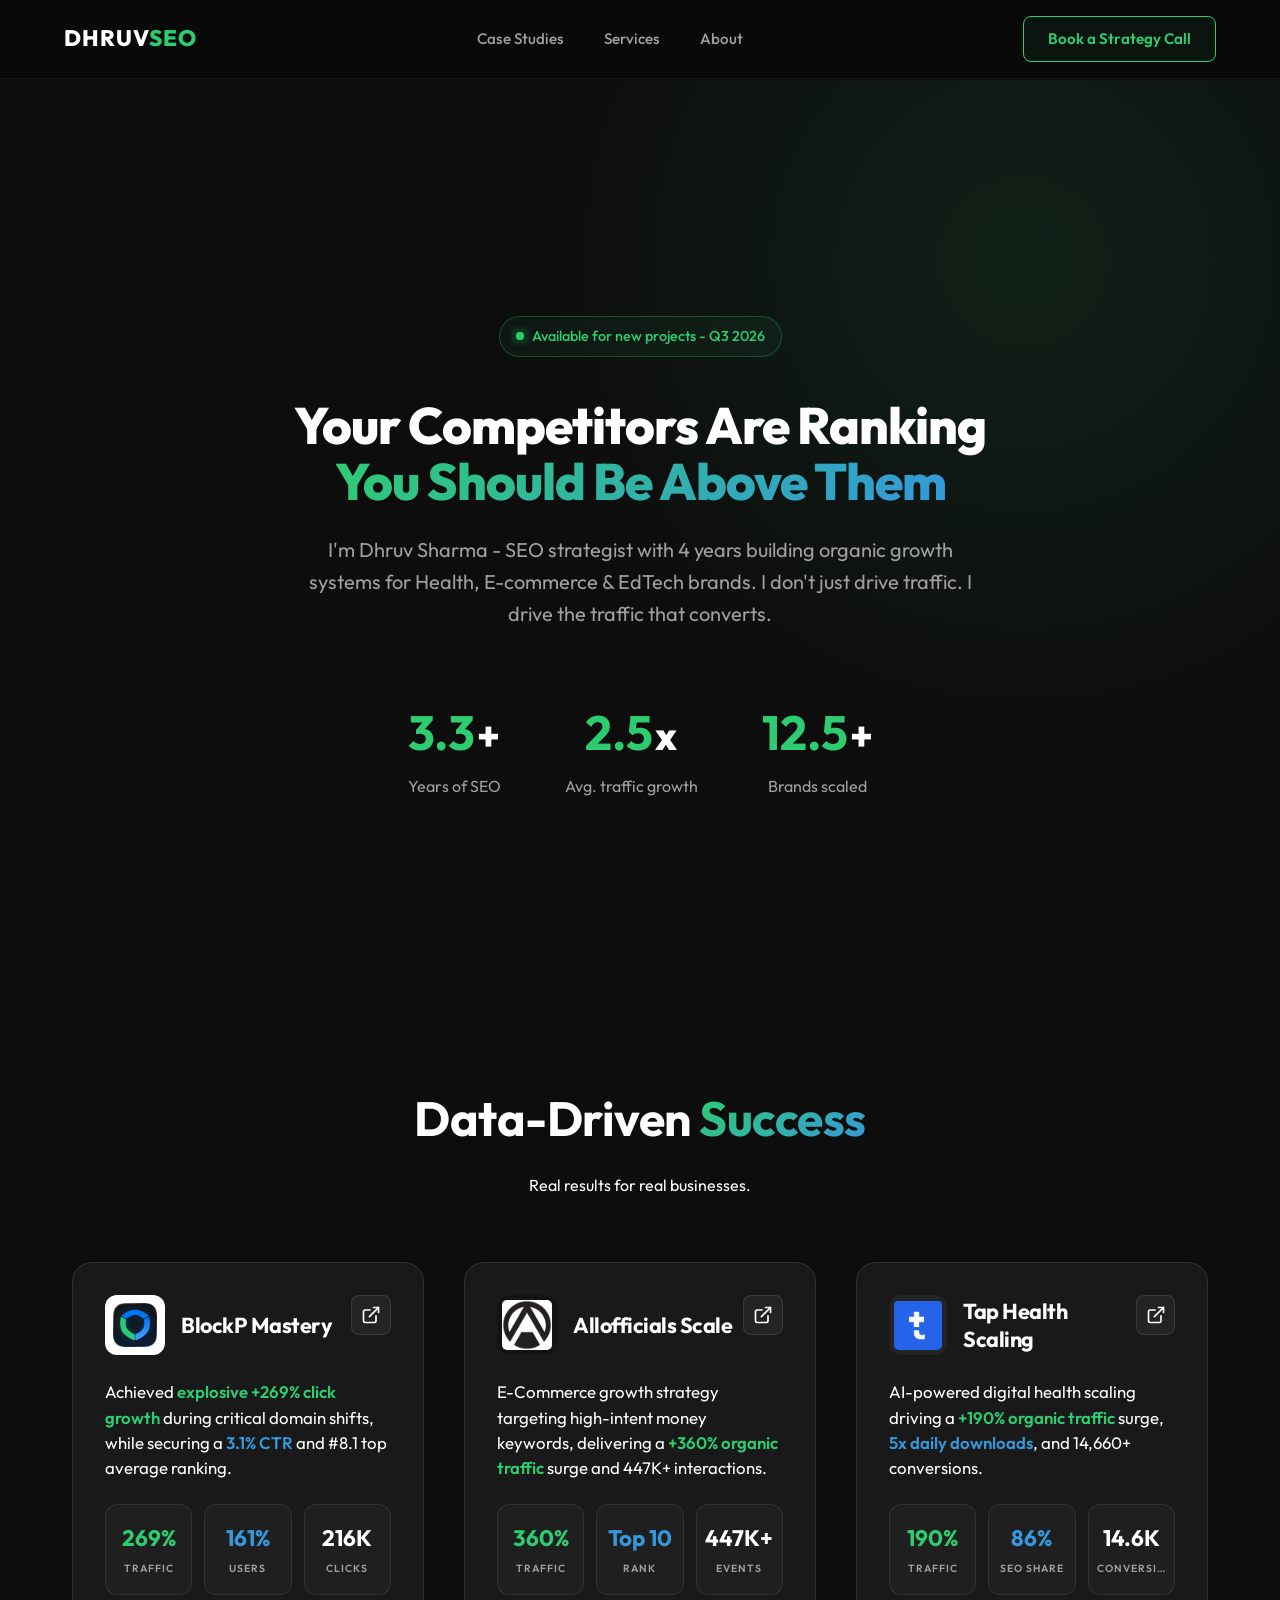
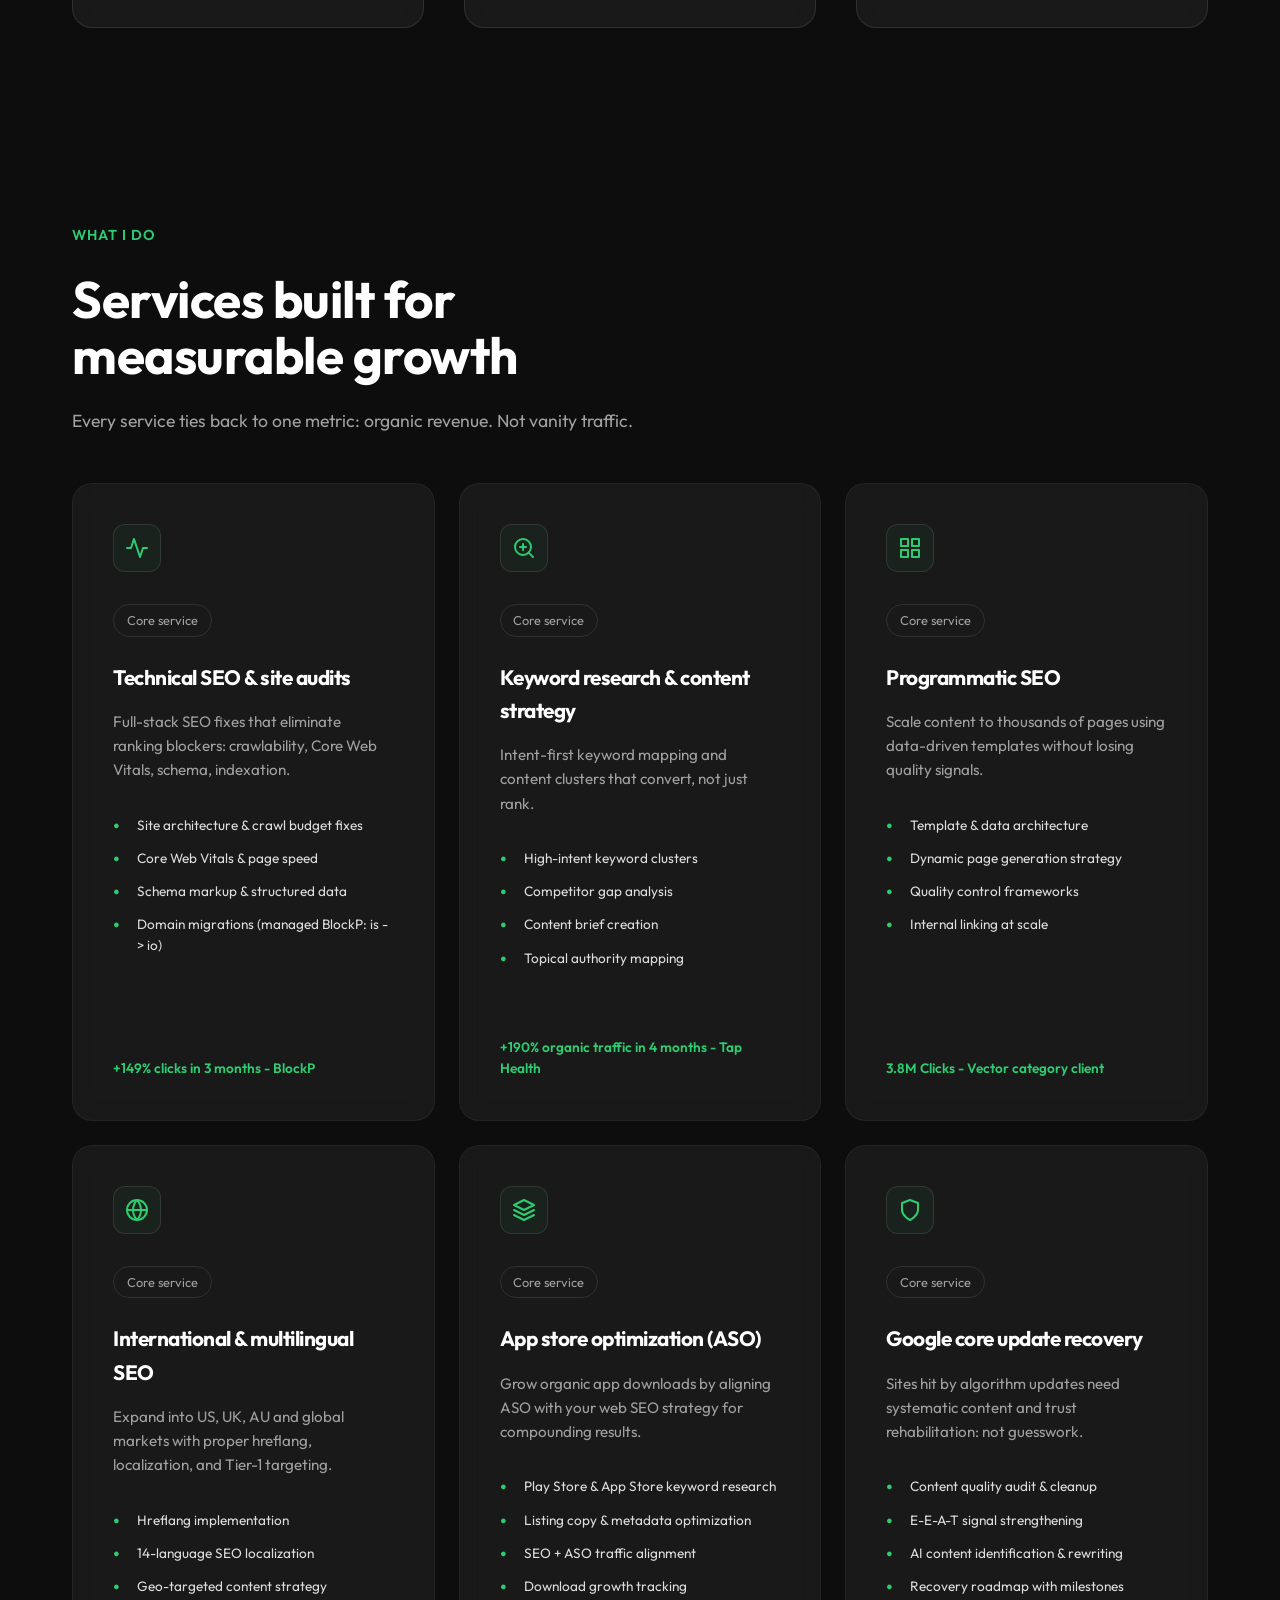
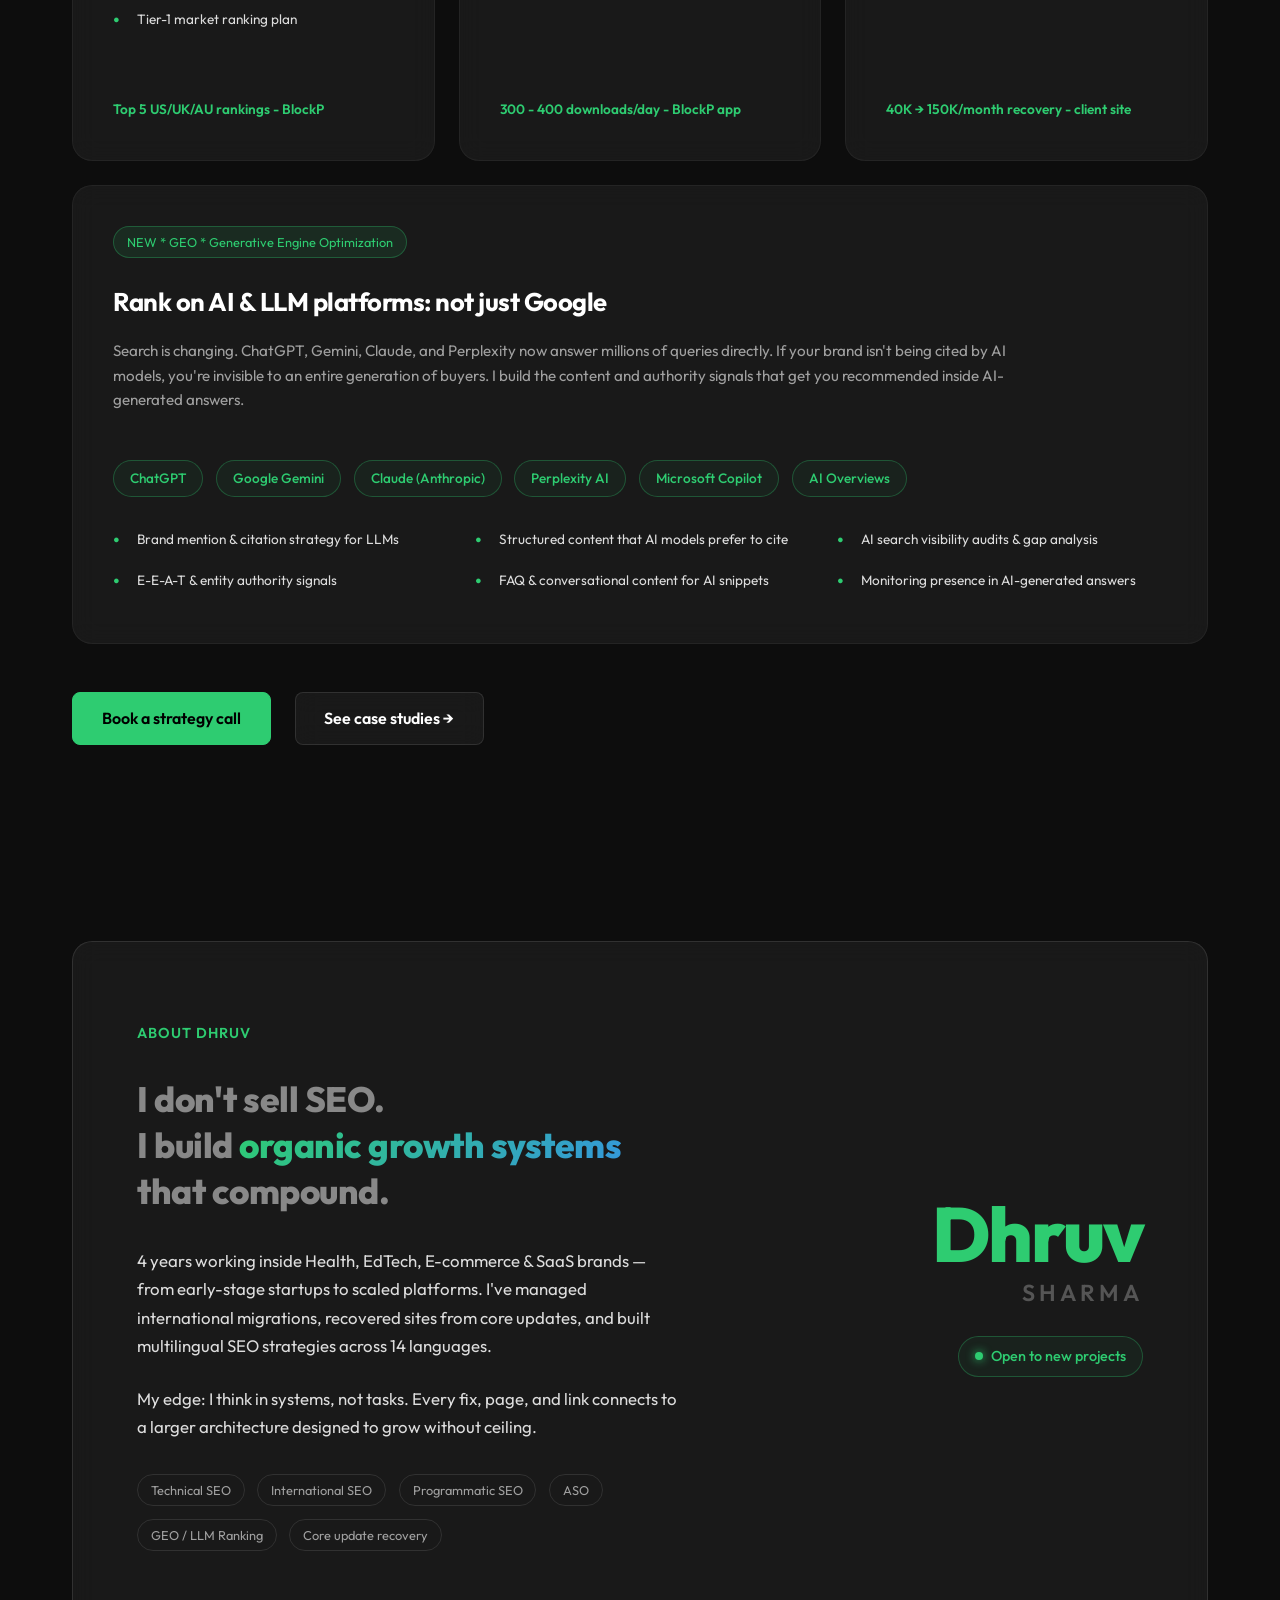
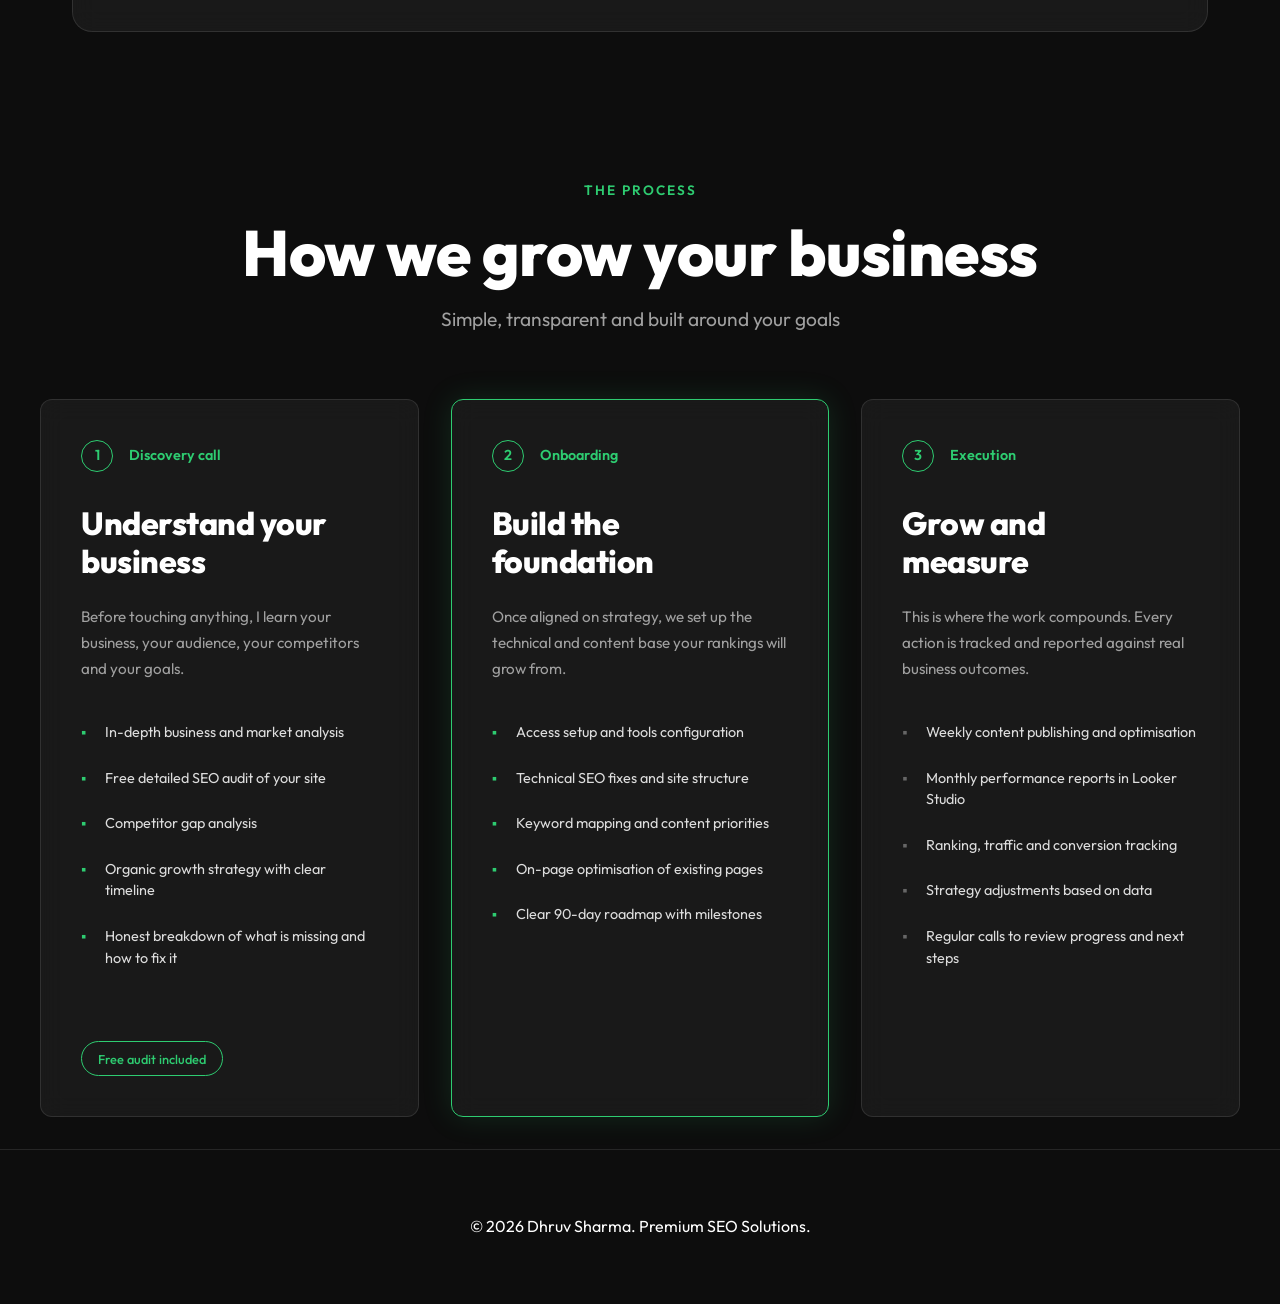
==== Portfolio By AI/index.html @ c0128e41 "Update index.html" ====
<!DOCTYPE html>
<html lang="en">

<head>
    <meta charset="UTF-8">
    <meta name="viewport" content="width=device-width, initial-scale=1.0">
    <title>Dhruv Sharma | Premium SEO Freelancer</title>
    <meta name="description"
        content="Dhruv Sharma is an expert SEO freelancer with 3.5+ years of experience in driving organic growth, achieving millions of impressions and thousands of clicks.">
    <link rel="stylesheet" href="style.css">
</head>

<body>

    <!-- Global Navigation -->
    <nav class="global-nav">
        <a href="#home" class="nav-brand">DHRUV<span>SEO</span></a>
        <div class="nav-links">
            <a href="#portfolio">Case Studies</a>
            <a href="#services">Services</a>
            <a href="#about">About</a>
        </div>
        <a href="javascript:void(0)"
            onclick="Calendly.initPopupWidget({url: 'https://calendly.com/dhruvsharma0279'});return false;"
            class="nav-cta">Book a Strategy Call</a>
    </nav>

    <!-- Hero Section -->
    <header class="hero" style="padding-top: 15vh;">
        <div class="container hero-content" style="text-align: center; margin: 0 auto; max-width: 1000px;">
            <div data-aos="fade-down"
                style="display: inline-flex; align-items: center; padding: 0.5rem 1rem; border: 1px solid rgba(46, 204, 113, 0.3); border-radius: 50px; color: var(--primary-color); font-size: 0.9rem; font-weight: 500; margin-bottom: 2.5rem; background: rgba(46, 204, 113, 0.05);">
                <span
                    style="display: inline-block; width: 8px; height: 8px; background: var(--primary-color); border-radius: 50%; margin-right: 8px; box-shadow: 0 0 10px var(--primary-color);"></span>Available
                for new projects - Q3 2026
            </div>

            <h1 data-aos="fade-up"
                style="font-size: clamp(2.5rem, 4vw, 4rem); line-height: 1.1; margin-bottom: 1.5rem; letter-spacing: -1px; font-weight: 800;">
                Your Competitors Are Ranking <br>
                <span class="gradient-text">You Should Be Above Them</span>
            </h1>

            <p data-aos="fade-up"
                style="font-size: 1.25rem; color: var(--text-dim); max-width: 700px; line-height: 1.6; margin: 0 auto 4rem auto;">
                I'm Dhruv Sharma - SEO strategist with 4 years building organic growth systems for Health, E-commerce &
                EdTech brands. I don't just drive traffic. I drive the traffic that converts.
            </p>

            <div style="display: flex; gap: 4rem; flex-wrap: wrap; justify-content: center;">
                <div data-aos="fade-up" data-aos-delay="100">
                    <div
                        style="font-size: 2.5rem; font-weight: 800; color: #fff; margin-bottom: 0.2rem; display: flex; align-items: baseline; justify-content: center;">
                        <span class="stat-number" data-target="4">0</span><span
                            style="font-size: 2.5rem; color: #fff; margin-left: 2px; font-weight: 800;">+</span>
                    </div>
                    <div style="color: var(--text-dim); font-size: 1rem;">Years of SEO</div>
                </div>
                <div data-aos="fade-up" data-aos-delay="200">
                    <div
                        style="font-size: 2.5rem; font-weight: 800; color: #fff; margin-bottom: 0.2rem; display: flex; align-items: baseline; justify-content: center;">
                        <span class="stat-number" data-target="3">0</span><span
                            style="font-size: 2.5rem; color: #fff; margin-left: 2px; font-weight: 800;">x</span>
                    </div>
                    <div style="color: var(--text-dim); font-size: 1rem;">Avg. traffic growth</div>
                </div>
                <div data-aos="fade-up" data-aos-delay="300">
                    <div
                        style="font-size: 2.5rem; font-weight: 800; color: #fff; margin-bottom: 0.2rem; display: flex; align-items: baseline; justify-content: center;">
                        <span class="stat-number" data-target="15">0</span><span
                            style="font-size: 2.5rem; color: #fff; margin-left: 2px; font-weight: 800;">+</span>
                    </div>
                    <div style="color: var(--text-dim); font-size: 1rem;">Brands scaled</div>
                </div>
            </div>
        </div>
    </header>

    <!-- Case Studies Section -->
    <section id="portfolio" class="container">
        <div class="section-header" data-aos="fade-up">
            <h2>Data-Driven <span class="gradient-text">Success</span></h2>
            <p>Real results for real businesses.</p>
        </div>

        <div class="projects-grid">
            <!-- BlockP -->
            <div class="project-card glass" data-aos="fade-up">
                <div class="project-card-header">
                    <div class="project-header-left">
                        <div class="project-logo-box">
                            <img src="assets/blockp-logo.png" alt="BlockP Logo">
                        </div>
                        <h3>BlockP Mastery</h3>
                    </div>
                    <a href="projects/blockp.html" class="project-link-btn" title="View Case Study">
                        <svg width="20" height="20" viewBox="0 0 24 24" fill="none" stroke="currentColor"
                            stroke-width="2" stroke-linecap="round" stroke-linejoin="round">
                            <path d="M18 13v6a2 2 0 0 1-2 2H5a2 2 0 0 1-2-2V8a2 2 0 0 1 2-2h6"></path>
                            <polyline points="15 3 21 3 21 9"></polyline>
                            <line x1="10" y1="14" x2="21" y2="3"></line>
                        </svg>
                    </a>
                </div>

                <p class="project-description">
                    Achieved <span class="highlight-green">explosive +269% click growth</span> during critical domain
                    shifts, while securing a <span class="highlight-blue">3.1% CTR</span> and #8.1 top average ranking.
                </p>

                <div class="stats-container">
                    <div class="stat-box">
                        <span class="stat-val highlight-green">269%</span>
                        <span class="stat-lbl">Traffic</span>
                    </div>
                    <div class="stat-box">
                        <span class="stat-val highlight-blue">161%</span>
                        <span class="stat-lbl">Users</span>
                    </div>
                    <div class="stat-box">
                        <span class="stat-val">216K</span>
                        <span class="stat-lbl">Clicks</span>
                    </div>
                </div>
            </div>

            <!-- Allofficials -->
            <div class="project-card glass" data-aos="fade-up">
                <div class="project-card-header">
                    <div class="project-header-left">
                        <div class="project-logo-box" style="padding: 5px; background: rgba(0,0,0,0.2);">
                            <img src="assets/allofficials-logo.png" alt="Allofficials"
                                style="width: 100%; height: 100%; object-fit: contain; border-radius: 5px;">
                        </div>
                        <h3>Allofficials Scale</h3>
                    </div>
                    <a href="projects/allofficials.html" class="project-link-btn" title="View Case Study">
                        <svg width="20" height="20" viewBox="0 0 24 24" fill="none" stroke="currentColor"
                            stroke-width="2" stroke-linecap="round" stroke-linejoin="round">
                            <path d="M18 13v6a2 2 0 0 1-2 2H5a2 2 0 0 1-2-2V8a2 2 0 0 1 2-2h6"></path>
                            <polyline points="15 3 21 3 21 9"></polyline>
                            <line x1="10" y1="14" x2="21" y2="3"></line>
                        </svg>
                    </a>
                </div>

                <p class="project-description">
                    E-Commerce growth strategy targeting high-intent money keywords, delivering a <span
                        class="highlight-green">+360% organic traffic</span> surge and 447K+ interactions.
                </p>

                <div class="stats-container">
                    <div class="stat-box">
                        <span class="stat-val highlight-green">360%</span>
                        <span class="stat-lbl">Traffic</span>
                    </div>
                    <div class="stat-box">
                        <span class="stat-val highlight-blue">Top 10</span>
                        <span class="stat-lbl">Rank</span>
                    </div>
                    <div class="stat-box">
                        <span class="stat-val">447K+</span>
                        <span class="stat-lbl">Events</span>
                    </div>
                </div>
            </div>

            <!-- Tap Health -->
            <div class="project-card glass" data-aos="fade-up">
                <div class="project-card-header">
                    <div class="project-header-left">
                        <div class="project-logo-box" style="padding: 5px; background: rgba(255, 255, 255, 0.05);">
                            <img src="assets/taphealth-logo.jpg" alt="Tap Health Logo" style="width: 100%; height: 100%; object-fit: contain; border-radius: 5px;">
                        </div>
                        <h3>Tap Health Scaling</h3>
                    </div>
                    <a href="projects/taphealth.html" class="project-link-btn" title="View Case Study">
                        <svg width="20" height="20" viewBox="0 0 24 24" fill="none" stroke="currentColor"
                            stroke-width="2" stroke-linecap="round" stroke-linejoin="round">
                            <path d="M18 13v6a2 2 0 0 1-2 2H5a2 2 0 0 1-2-2V8a2 2 0 0 1 2-2h6"></path>
                            <polyline points="15 3 21 3 21 9"></polyline>
                            <line x1="10" y1="14" x2="21" y2="3"></line>
                        </svg>
                    </a>
                </div>

                <p class="project-description">
                    AI-powered digital health scaling driving a <span class="highlight-green">+190% organic traffic</span> surge, <span class="highlight-blue">5x daily downloads</span>, and 14,660+ conversions.
                </p>

                <div class="stats-container">
                    <div class="stat-box">
                        <span class="stat-val highlight-green">190%</span>
                        <span class="stat-lbl">Traffic</span>
                    </div>
                    <div class="stat-box">
                        <span class="stat-val highlight-blue">86%</span>
                        <span class="stat-lbl">SEO Share</span>
                    </div>
                    <div class="stat-box">
                        <span class="stat-val">14.6K</span>
                        <span class="stat-lbl">Conversions</span>
                    </div>
                </div>
            </div>
        </div>
    </section>

    <!-- Expanded Services Section -->
    <section id="services" class="container" style="padding-top: 6rem; padding-bottom: 6rem;">
        <div data-aos="fade-up" style="margin-bottom: 3rem;">
            <p style="color: var(--primary-color); font-weight: 600; font-size: 0.9rem; text-transform: uppercase; letter-spacing: 1px; margin-bottom: 1.5rem;">WHAT I DO</p>
            <h2 style="font-size: clamp(2.5rem, 4vw, 3.5rem); line-height: 1.1; margin-bottom: 1.5rem; text-align: left;">Services built for<br>measurable growth</h2>
            <p style="color: var(--text-dim); font-size: 1.1rem; text-align: left;">Every service ties back to one metric: organic revenue. Not vanity traffic.</p>
        </div>

        <div class="services-grid" style="display: grid; grid-template-columns: repeat(auto-fit, minmax(350px, 1fr)); gap: 1.5rem; margin-bottom: 1.5rem;">
            <!-- Card 1 -->
            <div class="glass service-card" data-aos="fade-up">
                <div class="service-icon"><svg width="24" height="24" viewBox="0 0 24 24" fill="none" stroke="currentColor" stroke-width="2" stroke-linecap="round" stroke-linejoin="round"><polyline points="22 12 18 12 15 21 9 3 6 12 2 12"></polyline></svg></div>
                <div class="service-badge">Core service</div>
                <h3>Technical SEO & site audits</h3>
                <p>Full-stack SEO fixes that eliminate ranking blockers: crawlability, Core Web Vitals, schema, indexation.</p>
                <ul class="service-list">
                    <li>Site architecture & crawl budget fixes</li>
                    <li>Core Web Vitals & page speed</li>
                    <li>Schema markup & structured data</li>
                    <li>Domain migrations (managed BlockP: is -> io)</li>
                </ul>
                <div class="service-metric">+149% clicks in 3 months - BlockP</div>
            </div>

            <!-- Card 2 -->
            <div class="glass service-card" data-aos="fade-up" data-aos-delay="100">
                <div class="service-icon"><svg width="24" height="24" viewBox="0 0 24 24" fill="none" stroke="currentColor" stroke-width="2" stroke-linecap="round" stroke-linejoin="round"><circle cx="11" cy="11" r="8"></circle><line x1="21" y1="21" x2="16.65" y2="16.65"></line><line x1="11" y1="8" x2="11" y2="14"></line><line x1="8" y1="11" x2="14" y2="11"></line></svg></div>
                <div class="service-badge">Core service</div>
                <h3>Keyword research & content strategy</h3>
                <p>Intent-first keyword mapping and content clusters that convert, not just rank.</p>
                <ul class="service-list">
                    <li>High-intent keyword clusters</li>
                    <li>Competitor gap analysis</li>
                    <li>Content brief creation</li>
                    <li>Topical authority mapping</li>
                </ul>
                <div class="service-metric">+190% organic traffic in 4 months - Tap Health</div>
            </div>

            <!-- Card 3 -->
            <div class="glass service-card" data-aos="fade-up" data-aos-delay="200">
                <div class="service-icon"><svg width="24" height="24" viewBox="0 0 24 24" fill="none" stroke="currentColor" stroke-width="2" stroke-linecap="round" stroke-linejoin="round"><rect x="3" y="3" width="7" height="7"></rect><rect x="14" y="3" width="7" height="7"></rect><rect x="14" y="14" width="7" height="7"></rect><rect x="3" y="14" width="7" height="7"></rect></svg></div>
                <div class="service-badge">Core service</div>
                <h3>Programmatic SEO</h3>
                <p>Scale content to thousands of pages using data-driven templates without losing quality signals.</p>
                <ul class="service-list">
                    <li>Template & data architecture</li>
                    <li>Dynamic page generation strategy</li>
                    <li>Quality control frameworks</li>
                    <li>Internal linking at scale</li>
                </ul>
                <div class="service-metric">3.8M Clicks - Vector category client</div>
            </div>

            <!-- Card 4 -->
            <div class="glass service-card" data-aos="fade-up">
                <div class="service-icon"><svg width="24" height="24" viewBox="0 0 24 24" fill="none" stroke="currentColor" stroke-width="2" stroke-linecap="round" stroke-linejoin="round"><circle cx="12" cy="12" r="10"></circle><line x1="2" y1="12" x2="22" y2="12"></line><path d="M12 2a15.3 15.3 0 0 1 4 10 15.3 15.3 0 0 1-4 10 15.3 15.3 0 0 1-4-10 15.3 15.3 0 0 1 4-10z"></path></svg></div>
                <div class="service-badge">Core service</div>
                <h3>International & multilingual SEO</h3>
                <p>Expand into US, UK, AU and global markets with proper hreflang, localization, and Tier-1 targeting.</p>
                <ul class="service-list">
                    <li>Hreflang implementation</li>
                    <li>14-language SEO localization</li>
                    <li>Geo-targeted content strategy</li>
                    <li>Tier-1 market ranking plan</li>
                </ul>
                <div class="service-metric">Top 5 US/UK/AU rankings - BlockP</div>
            </div>

            <!-- Card 5 -->
            <div class="glass service-card" data-aos="fade-up" data-aos-delay="100">
                <div class="service-icon"><svg width="24" height="24" viewBox="0 0 24 24" fill="none" stroke="currentColor" stroke-width="2" stroke-linecap="round" stroke-linejoin="round"><polygon points="12 2 2 7 12 12 22 7 12 2"></polygon><polyline points="2 17 12 22 22 17"></polyline><polyline points="2 12 12 17 22 12"></polyline></svg></div>
                <div class="service-badge">Core service</div>
                <h3>App store optimization (ASO)</h3>
                <p>Grow organic app downloads by aligning ASO with your web SEO strategy for compounding results.</p>
                <ul class="service-list">
                    <li>Play Store & App Store keyword research</li>
                    <li>Listing copy & metadata optimization</li>
                    <li>SEO + ASO traffic alignment</li>
                    <li>Download growth tracking</li>
                </ul>
                <div class="service-metric">300 - 400 downloads/day - BlockP app</div>
            </div>

            <!-- Card 6 -->
            <div class="glass service-card" data-aos="fade-up" data-aos-delay="200">
                <div class="service-icon"><svg width="24" height="24" viewBox="0 0 24 24" fill="none" stroke="currentColor" stroke-width="2" stroke-linecap="round" stroke-linejoin="round"><path d="M12 22s8-4 8-10V5l-8-3-8 3v7c0 6 8 10 8 10z"></path></svg></div>
                <div class="service-badge">Core service</div>
                <h3>Google core update recovery</h3>
                <p>Sites hit by algorithm updates need systematic content and trust rehabilitation: not guesswork.</p>
                <ul class="service-list">
                    <li>Content quality audit & cleanup</li>
                    <li>E-E-A-T signal strengthening</li>
                    <li>AI content identification & rewriting</li>
                    <li>Recovery roadmap with milestones</li>
                </ul>
                <div class="service-metric">40K &rarr; 150K/month recovery - client site</div>
            </div>
            
            <!-- Card 7 (Full width) -->
            <div class="glass service-card full-width-card" data-aos="fade-up">
                <div style="display: flex; gap: 1rem; align-items: center; margin-bottom: 1.5rem; flex-wrap: wrap;">
                    <div class="service-badge" style="background: rgba(46, 204, 113, 0.1); border-color: rgba(46, 204, 113, 0.3); color: var(--primary-color); margin-bottom: 0;">NEW * GEO * Generative Engine Optimization</div>
                </div>
                <h3 style="font-size: 1.6rem; margin-bottom: 1rem;">Rank on AI & LLM platforms: not just Google</h3>
                <p style="max-width: 900px;">Search is changing. ChatGPT, Gemini, Claude, and Perplexity now answer millions of queries directly. If your brand isn't being cited by AI models, you're invisible to an entire generation of buyers. I build the content and authority signals that get you recommended inside AI-generated answers.</p>
                
                <div class="llm-pills" style="margin: 1rem 0 2rem 0; display: flex; gap: 0.8rem; flex-wrap: wrap;">
                    <span class="llm-pill">ChatGPT</span>
                    <span class="llm-pill">Google Gemini</span>
                    <span class="llm-pill">Claude (Anthropic)</span>
                    <span class="llm-pill">Perplexity AI</span>
                    <span class="llm-pill">Microsoft Copilot</span>
                    <span class="llm-pill">AI Overviews</span>
                </div>

                <ul class="service-list column-list">
                    <li>Brand mention & citation strategy for LLMs</li>
                    <li>Structured content that AI models prefer to cite</li>
                    <li>AI search visibility audits & gap analysis</li>
                    <li>E-E-A-T & entity authority signals</li>
                    <li>FAQ & conversational content for AI snippets</li>
                    <li>Monitoring presence in AI-generated answers</li>
                </ul>
            </div>
        </div>
        
        <!-- CTA Buttons -->
        <div style="margin-top: 3rem; display: flex; gap: 1.5rem; align-items: center; flex-wrap: wrap;" data-aos="fade-up">
            <a href="javascript:void(0)" onclick="Calendly.initPopupWidget({url: 'https://calendly.com/dhruvsharma0279'});return false;" class="btn primary-btn">Book a strategy call</a>
            <a href="#portfolio" class="btn outline-btn glass">See case studies &rarr;</a>
        </div>
    </section>

    <!-- About Section -->
    <section id="about" class="container" style="margin-bottom: 1rem;">
        <div class="glass flex-split" style="padding: 5rem 4rem; gap: 4rem; align-items: stretch;" data-aos="fade-up">
            <!-- Left Content Column -->
            <div style="flex: 1.5; padding-right: 2rem;">
                <p style="color: var(--primary-color); font-weight: 600; font-size: 0.9rem; text-transform: uppercase; letter-spacing: 1px; margin-bottom: 2rem;">ABOUT DHRUV</p>
                <h2 style="font-size: 2.2rem; line-height: 1.3; margin-bottom: 2rem; font-weight: 800; color: #888;">
                    I don't sell SEO.<br>
                    I build <span class="gradient-text">organic growth systems</span> that compound.
                </h2>
                <p style="margin-bottom: 1.5rem; color: #ddd; font-size: 1.05rem; line-height: 1.7;">
                    4 years working inside Health, EdTech, E-commerce & SaaS brands — from early-stage startups to scaled platforms. I've managed international migrations, recovered sites from core updates, and built multilingual SEO strategies across 14 languages.
                </p>
                <p style="margin-bottom: 2rem; color: #ddd; font-size: 1.05rem; line-height: 1.7;">
                    My edge: I think in systems, not tasks. Every fix, page, and link connects to a larger architecture designed to grow without ceiling.
                </p>

                <!-- Skills Array -->
                <div style="display: flex; gap: 0.8rem; flex-wrap: wrap;">
                    <span class="service-badge" style="margin-bottom: 0; background: transparent;">Technical SEO</span>
                    <span class="service-badge" style="margin-bottom: 0; background: transparent;">International SEO</span>
                    <span class="service-badge" style="margin-bottom: 0; background: transparent;">Programmatic SEO</span>
                    <span class="service-badge" style="margin-bottom: 0; background: transparent;">ASO</span>
                    <span class="service-badge" style="margin-bottom: 0; background: transparent;">GEO / LLM Ranking</span>
                    <span class="service-badge" style="margin-bottom: 0; background: transparent;">Core update recovery</span>
                </div>
            </div>

            <!-- Right Logo Column -->
            <div style="flex: 1; display: flex; flex-direction: column; align-items: flex-end; justify-content: center; position: relative;">
                <h2 style="font-size: clamp(4rem, 6vw, 6rem); color: var(--primary-color); text-transform: none; margin-bottom: 0; line-height: 1; font-weight: 800; letter-spacing: -2px; text-align: right;">
                    Dhruv<br><span style="color: #555; font-size: clamp(1.2rem, 1.8vw, 1.8rem); font-weight: 600; text-transform: uppercase; letter-spacing: 4px; display: block; text-align: right; margin-top: 0.5rem;">SHARMA</span>
                </h2>
                <div style="margin-top: 2rem; display: inline-flex; align-items: center; padding: 0.5rem 1rem; border: 1px solid rgba(46, 204, 113, 0.3); border-radius: 50px; color: var(--primary-color); font-size: 0.9rem; font-weight: 500; background: rgba(46, 204, 113, 0.05);">
                    <span style="display: inline-block; width: 8px; height: 8px; background: var(--primary-color); border-radius: 50%; margin-right: 8px; box-shadow: 0 0 10px var(--primary-color);"></span>Open to new projects
                </div>
            </div>
        </div>
    </section>

    <!-- Process Section -->
    <section id="process" class="container" style="padding: 2rem 0;">
        <div class="section-header" style="text-align: center; margin-bottom: 4rem;" data-aos="fade-up">
            <p style="color: var(--primary-color); font-weight: 600; font-size: 0.85rem; text-transform: uppercase; letter-spacing: 2px; margin-bottom: 1rem;">THE PROCESS</p>
            <h2 style="font-size: clamp(2.5rem, 5vw, 4rem); line-height: 1.1; margin-bottom: 1rem; font-weight: 800;">How we grow your business</h2>
            <p style="color: var(--text-dim); font-size: 1.2rem;">Simple, transparent and built around your goals</p>
        </div>

        <div class="process-grid" style="display: grid; grid-template-columns: repeat(auto-fit, minmax(300px, 1fr)); gap: 2rem;">
            
            <!-- Step 1 -->
            <div class="glass process-card" data-aos="fade-up" style="padding: 2.5rem; border-radius: 12px; display: flex; flex-direction: column;">
                <div style="display: flex; align-items: center; gap: 1rem; margin-bottom: 2rem;">
                    <span style="display: flex; align-items: center; justify-content: center; width: 32px; height: 32px; border-radius: 50%; border: 1px solid var(--primary-color); color: var(--primary-color); font-weight: 600; font-size: 0.9rem;">1</span>
                    <span style="color: var(--primary-color); font-weight: 600; font-size: 0.9rem;">Discovery call</span>
                </div>
                <h3 style="font-size: 2rem; margin-bottom: 1.5rem; line-height: 1.2; font-weight: 800;">Understand your<br>business</h3>
                <p style="color: var(--text-dim); line-height: 1.7; margin-bottom: 2.5rem; font-size: 0.95rem;">Before touching anything, I learn your business, your audience, your competitors and your goals.</p>
                <ul class="process-list" style="list-style: none; padding: 0; margin: 0 0 2rem 0; flex-grow: 1;">
                    <li style="position: relative; padding-left: 1.5rem; margin-bottom: 1.5rem; font-size: 0.9rem; color: #ddd; line-height: 1.5;"><span style="color: var(--primary-color); position: absolute; left: 0;">▪</span> In-depth business and market analysis</li>
                    <li style="position: relative; padding-left: 1.5rem; margin-bottom: 1.5rem; font-size: 0.9rem; color: #ddd; line-height: 1.5;"><span style="color: var(--primary-color); position: absolute; left: 0;">▪</span> Free detailed SEO audit of your site</li>
                    <li style="position: relative; padding-left: 1.5rem; margin-bottom: 1.5rem; font-size: 0.9rem; color: #ddd; line-height: 1.5;"><span style="color: var(--primary-color); position: absolute; left: 0;">▪</span> Competitor gap analysis</li>
                    <li style="position: relative; padding-left: 1.5rem; margin-bottom: 1.5rem; font-size: 0.9rem; color: #ddd; line-height: 1.5;"><span style="color: var(--primary-color); position: absolute; left: 0;">▪</span> Organic growth strategy with clear timeline</li>
                    <li style="position: relative; padding-left: 1.5rem; margin-bottom: 1.5rem; font-size: 0.9rem; color: #ddd; line-height: 1.5;"><span style="color: var(--primary-color); position: absolute; left: 0;">▪</span> Honest breakdown of what is missing and how to fix it</li>
                </ul>
                <div style="margin-top: auto; padding-top: 1rem;">
                    <span style="display: inline-block; padding: 0.4rem 1rem; border: 1px solid var(--primary-color); border-radius: 50px; color: var(--primary-color); font-size: 0.8rem; font-weight: 500;">Free audit included</span>
                </div>
            </div>

            <!-- Step 2 -->
            <div class="glass process-card active-step" data-aos="fade-up" data-aos-delay="100" style="padding: 2.5rem; border-radius: 12px; display: flex; flex-direction: column; border: 1px solid var(--primary-color); box-shadow: 0 0 30px rgba(46, 204, 113, 0.15);">
                <div style="display: flex; align-items: center; gap: 1rem; margin-bottom: 2rem;">
                    <span style="display: flex; align-items: center; justify-content: center; width: 32px; height: 32px; border-radius: 50%; border: 1px solid var(--primary-color); color: var(--primary-color); font-weight: 600; font-size: 0.9rem;">2</span>
                    <span style="color: var(--primary-color); font-weight: 600; font-size: 0.9rem;">Onboarding</span>
                </div>
                <h3 style="font-size: 2rem; margin-bottom: 1.5rem; line-height: 1.2; font-weight: 800;">Build the<br>foundation</h3>
                <p style="color: var(--text-dim); line-height: 1.7; margin-bottom: 2.5rem; font-size: 0.95rem;">Once aligned on strategy, we set up the technical and content base your rankings will grow from.</p>
                <ul class="process-list" style="list-style: none; padding: 0; margin: 0; flex-grow: 1;">
                    <li style="position: relative; padding-left: 1.5rem; margin-bottom: 1.5rem; font-size: 0.9rem; color: #ddd; line-height: 1.5;"><span style="color: var(--primary-color); position: absolute; left: 0;">▪</span> Access setup and tools configuration</li>
                    <li style="position: relative; padding-left: 1.5rem; margin-bottom: 1.5rem; font-size: 0.9rem; color: #ddd; line-height: 1.5;"><span style="color: var(--primary-color); position: absolute; left: 0;">▪</span> Technical SEO fixes and site structure</li>
                    <li style="position: relative; padding-left: 1.5rem; margin-bottom: 1.5rem; font-size: 0.9rem; color: #ddd; line-height: 1.5;"><span style="color: var(--primary-color); position: absolute; left: 0;">▪</span> Keyword mapping and content priorities</li>
                    <li style="position: relative; padding-left: 1.5rem; margin-bottom: 1.5rem; font-size: 0.9rem; color: #ddd; line-height: 1.5;"><span style="color: var(--primary-color); position: absolute; left: 0;">▪</span> On-page optimisation of existing pages</li>
                    <li style="position: relative; padding-left: 1.5rem; margin-bottom: 1.5rem; font-size: 0.9rem; color: #ddd; line-height: 1.5;"><span style="color: var(--primary-color); position: absolute; left: 0;">▪</span> Clear 90-day roadmap with milestones</li>
                </ul>
            </div>

            <!-- Step 3 -->
            <div class="glass process-card" data-aos="fade-up" data-aos-delay="200" style="padding: 2.5rem; border-radius: 12px; display: flex; flex-direction: column;">
                <div style="display: flex; align-items: center; gap: 1rem; margin-bottom: 2rem;">
                    <span style="display: flex; align-items: center; justify-content: center; width: 32px; height: 32px; border-radius: 50%; border: 1px solid var(--primary-color); color: var(--primary-color); font-weight: 600; font-size: 0.9rem;">3</span>
                    <span style="color: var(--primary-color); font-weight: 600; font-size: 0.9rem;">Execution</span>
                </div>
                <h3 style="font-size: 2rem; margin-bottom: 1.5rem; line-height: 1.2; font-weight: 800;">Grow and<br>measure</h3>
                <p style="color: var(--text-dim); line-height: 1.7; margin-bottom: 2.5rem; font-size: 0.95rem;">This is where the work compounds. Every action is tracked and reported against real business outcomes.</p>
                <ul class="process-list" style="list-style: none; padding: 0; margin: 0; flex-grow: 1;">
                    <li style="position: relative; padding-left: 1.5rem; margin-bottom: 1.5rem; font-size: 0.9rem; color: #ddd; line-height: 1.5;"><span style="color: #666; position: absolute; left: 0;">▪</span> Weekly content publishing and optimisation</li>
                    <li style="position: relative; padding-left: 1.5rem; margin-bottom: 1.5rem; font-size: 0.9rem; color: #ddd; line-height: 1.5;"><span style="color: #666; position: absolute; left: 0;">▪</span> Monthly performance reports in Looker Studio</li>
                    <li style="position: relative; padding-left: 1.5rem; margin-bottom: 1.5rem; font-size: 0.9rem; color: #ddd; line-height: 1.5;"><span style="color: #666; position: absolute; left: 0;">▪</span> Ranking, traffic and conversion tracking</li>
                    <li style="position: relative; padding-left: 1.5rem; margin-bottom: 1.5rem; font-size: 0.9rem; color: #ddd; line-height: 1.5;"><span style="color: #666; position: absolute; left: 0;">▪</span> Strategy adjustments based on data</li>
                    <li style="position: relative; padding-left: 1.5rem; margin-bottom: 1.5rem; font-size: 0.9rem; color: #ddd; line-height: 1.5;"><span style="color: #666; position: absolute; left: 0;">▪</span> Regular calls to review progress and next steps</li>
                </ul>
            </div>
            
        </div>
    </section>

    <!-- Footer -->
    <footer style="padding: 4rem 0; text-align: center; border-top: 1px solid rgba(255, 255, 255, 0.1);">
        <p>&copy; 2026 Dhruv Sharma. Premium SEO Solutions.</p>
    </footer>

    <script src="app.js"></script>

    <!-- Calendly popup dependencies -->
    <link href="https://assets.calendly.com/assets/external/widget.css" rel="stylesheet">
    <script src="https://assets.calendly.com/assets/external/widget.js" type="text/javascript" async></script>
</body>

</html>
---- Portfolio By AI/style.css ----
@import url('https://fonts.googleapis.com/css2?family=Outfit:wght@300;400;600;700&display=swap');

:root {
    --bg-color: #0d0d0d;
    --card-bg: rgba(255, 255, 255, 0.05);
    --primary-color: #2ecc71; /* GrowthGreen */
    --primary-glow: rgba(46, 204, 113, 0.5);
    --secondary-color: #3498db;
    --text-main: #ffffff;
    --text-dim: #a0a0a0;
    --transition: all 0.3s cubic-bezier(0.4, 0, 0.2, 1);
}

* {
    margin: 0;
    padding: 0;
    box-sizing: border-box;
    font-family: 'Outfit', sans-serif;
}

body {
    background-color: var(--bg-color);
    color: var(--text-main);
    line-height: 1.6;
    overflow-x: hidden;
}

/* Glassmorphism Utility */
.glass {
    background: var(--card-bg);
    backdrop-filter: blur(12px);
    -webkit-backdrop-filter: blur(12px);
    border: 1px solid rgba(255, 255, 255, 0.1);
    border-radius: 20px;
}

/* Typography */
h1, h2, h3 {
    font-weight: 700;
    letter-spacing: -0.5px;
}

.gradient-text {
    background: linear-gradient(135deg, var(--primary-color), var(--secondary-color));
    -webkit-background-clip: text;
    background-clip: text;
    -webkit-text-fill-color: transparent;
}

/* Layout */
.container {
    max-width: 1200px;
    margin: 0 auto;
    padding-left: 2rem;
    padding-right: 2rem;
}

section {
    padding-top: 100px;
    padding-bottom: 100px;
}

/* Hero Section */
.hero {
    min-height: 100vh;
    display: flex;
    align-items: center;
    padding: 80px 0;
    position: relative;
    overflow: hidden;
    background: radial-gradient(circle at 80% 20%, rgba(46, 204, 113, 0.1), transparent 40%);
}

.hero-content {
    position: relative;
    z-index: 2;
    max-width: 700px;
}

.hero h1 {
    font-size: 4.5rem;
    line-height: 1.1;
    margin-bottom: 1.5rem;
}

.hero p {
    font-size: 1.25rem;
    color: var(--text-dim);
    margin-bottom: 2.5rem;
}

/* Stats Grid */
.stats-grid {
    display: grid;
    grid-template-columns: repeat(auto-fit, minmax(200px, 1fr));
    gap: 2rem;
    margin-top: 4rem;
}

.stat-card {
    padding: 2rem;
    text-align: center;
    transition: var(--transition);
}

.stat-card:hover {
    transform: translateY(-10px);
    border-color: var(--primary-color);
    box-shadow: 0 10px 30px var(--primary-glow);
}

.stat-number {
    display: block;
    font-size: 3rem;
    font-weight: 700;
    color: var(--primary-color);
}

.stat-label {
    color: var(--text-dim);
    font-size: 0.9rem;
    text-transform: uppercase;
    letter-spacing: 2px;
}

/* Section Headers */
.section-header {
    text-align: center;
    margin-bottom: 4rem;
}

.section-header h2 {
    font-size: 3rem;
    margin-bottom: 1rem;
}

/* Projects / Case Studies */
.projects-grid {
    display: grid;
    grid-template-columns: repeat(auto-fit, minmax(350px, 1fr));
    gap: 2.5rem;
}

/* Competitor-Inspired Project Cards */
.project-card {
    padding: 2rem;
    display: flex;
    flex-direction: column;
    gap: 1.5rem;
    min-height: auto;
}

.project-card-header {
    display: flex;
    align-items: flex-start;
    justify-content: space-between;
}

.project-header-left {
    display: flex;
    align-items: center;
    gap: 1rem;
}

.project-header-left h3 {
    font-size: 1.35rem;
    margin-bottom: 0;
    line-height: 1.3;
}

.project-logo-box {
    width: 60px;
    height: 60px;
    background: #fff;
    border-radius: 12px;
    display: flex;
    align-items: center;
    justify-content: center;
    padding: 8px;
    overflow: hidden;
}

.project-logo-box img {
    max-width: 100%;
    max-height: 100%;
    object-fit: contain;
}

.project-link-btn {
    width: 40px;
    height: 40px;
    background: rgba(255, 255, 255, 0.05);
    border: 1px solid rgba(255, 255, 255, 0.1);
    border-radius: 8px;
    display: flex;
    align-items: center;
    justify-content: center;
    color: #fff;
    transition: var(--transition);
}

.project-link-btn:hover {
    background: var(--primary-color);
    border-color: var(--primary-color);
    box-shadow: 0 0 15px var(--primary-glow);
}

.project-description {
    font-size: 1.05rem;
    line-height: 1.5;
    color: var(--text-main);
}

.highlight-green { color: var(--primary-color); font-weight: 600; }
.highlight-blue { color: var(--secondary-color); font-weight: 600; }

.stats-container {
    display: grid;
    grid-template-columns: repeat(3, 1fr);
    gap: 0.75rem;
    margin-top: auto; /* Push stats to bottom if descriptions vary */
}

.stat-box {
    background: rgba(255, 255, 255, 0.03);
    border: 1px solid rgba(255, 255, 255, 0.08);
    border-radius: 12px;
    padding: 1rem 0.5rem;
    text-align: center;
    transition: var(--transition);
    display: flex;
    flex-direction: column;
    justify-content: center;
    min-width: 0; /* Prevent grid blowout */
}

.stat-box:hover {
    background: rgba(255, 255, 255, 0.05);
    border-color: var(--primary-color);
    transform: translateY(-2px);
}

.stat-box .stat-val {
    display: block;
    font-size: 1.4rem;
    font-weight: 700;
    margin-bottom: 0.25rem;
    white-space: nowrap;
}

.stat-box .stat-lbl {
    font-size: 0.65rem;
    text-transform: uppercase;
    letter-spacing: 1px;
    color: var(--text-dim);
    font-weight: 600;
    white-space: nowrap;
    overflow: hidden;
    text-overflow: ellipsis;
}

/* Animations */
[data-aos] {
    opacity: 0;
    transform: translateY(30px);
    transition: opacity 0.8s ease, transform 0.8s ease;
}

[data-aos].aos-animate {
    opacity: 1;
    transform: translateY(0);
}

.glass-btn {
    display: inline-block;
    padding: 0.8rem 1.6rem;
    background: rgba(46, 204, 113, 0.1);
    border: 1px solid var(--primary-color);
    color: var(--primary-color);
    text-decoration: none;
    border-radius: 30px;
    font-weight: 600;
    font-size: 0.9rem;
    transition: var(--transition);
}

.glass-btn:hover {
    background: var(--primary-color);
    color: #fff;
    box-shadow: 0 0 20px var(--primary-glow);
    transform: translateY(-2px);
}

/* Responsive Utilities */
.split-grid {
    display: grid;
    grid-template-columns: 1fr 1fr;
    gap: 2rem;
}

.split-grid-no-gap {
    display: grid;
    grid-template-columns: 1fr 1fr;
    gap: 0;
}

.flex-split {
    display: flex;
    align-items: center;
    gap: 4rem;
}

.nav-container {
    display: flex;
    justify-content: space-between;
    align-items: center;
}

@media (max-width: 768px) {
    .hero h1 { font-size: 2.8rem; }
    .hero p { font-size: 1.1rem; }
    
    section { 
        padding-top: 60px;
        padding-bottom: 60px;
    }
    .container { 
        padding-left: 1.25rem;
        padding-right: 1.25rem;
    }

    .split-grid {
        grid-template-columns: 1fr;
    }
    
    .split-grid-no-gap {
        grid-template-columns: 1fr;
        gap: 1.5rem;
    }
    
    .flex-split {
        flex-direction: column;
        text-align: center;
        gap: 2rem;
    }
    
    #about .flex-split > div {
        text-align: center !important;
    }
    
    .summary-left {
        border-radius: 20px 20px 0 0 !important;
        border-right: 1px solid rgba(255, 255, 255, 0.1) !important;
        border-bottom: none !important;
    }
    
    .summary-right {
        border-radius: 0 0 20px 20px !important;
    }
}

@media (max-width: 480px) {
    .nav-container {
        flex-direction: column;
        gap: 1rem;
    }
    
    .hero h1 { font-size: 2.2rem; }
    .stat-number { font-size: 2.2rem; }
}

/* Lightbox Utility */
.lightbox {
    position: fixed;
    top: 0;
    left: 0;
    width: 100%;
    height: 100%;
    background: rgba(10, 10, 10, 0.95);
    display: flex;
    justify-content: center;
    align-items: center;
    z-index: 10000;
    opacity: 0;
    pointer-events: none;
    transition: opacity 0.3s cubic-bezier(0.4, 0, 0.2, 1);
    backdrop-filter: blur(10px);
}
.lightbox.active {
    opacity: 1;
    pointer-events: auto;
}
.lightbox img {
    max-width: 90%;
    max-height: 90vh;
    border-radius: 12px;
    box-shadow: 0 20px 50px rgba(0,0,0,0.5);
    transform: scale(0.95);
    transition: transform 0.3s cubic-bezier(0.4, 0, 0.2, 1);
    border: 1px solid rgba(255, 255, 255, 0.1);
}
.lightbox.active img {
    transform: scale(1);
}
.lightbox-close {
    position: absolute;
    top: 20px;
    right: 30px;
    color: white;
    font-size: 3rem;
    cursor: pointer;
    line-height: 1;
    z-index: 10001;
    transition: color 0.2s ease;
}
.lightbox-close:hover {
    color: var(--primary-color);
}
.clickable-image {
    cursor: pointer;
    transition: transform 0.3s ease, box-shadow 0.3s ease;
}
.clickable-image:hover {
    transform: scale(1.02);
    box-shadow: 0 10px 30px rgba(0,0,0,0.3);
}

/* -----------------------
   Global Navigation Header
------------------------ */
body {
    padding-top: 80px; /* Offset for fixed header */
}

.global-nav {
    padding: 1rem 5%;
    position: fixed;
    top: 0;
    left: 0;
    width: 100%;
    z-index: 1000;
    display: flex;
    justify-content: space-between;
    align-items: center;
    border-bottom: 1px solid rgba(255, 255, 255, 0.05);
    background: rgba(10, 10, 10, 0.85);
    backdrop-filter: blur(16px);
    -webkit-backdrop-filter: blur(16px);
}

.nav-brand {
    font-weight: 800;
    font-size: 1.4rem;
    letter-spacing: 1px;
    color: #fff;
    text-decoration: none;
}

.nav-brand span {
    color: var(--primary-color);
}

.nav-links {
    display: flex;
    gap: 2.5rem;
    align-items: center;
}

.nav-links a {
    color: var(--text-dim);
    text-decoration: none;
    font-weight: 500;
    font-size: 0.95rem;
    transition: all 0.3s ease;
}

.nav-links a:hover {
    color: #fff;
}

.nav-cta {
    padding: 0.6rem 1.5rem;
    font-weight: 600;
    font-size: 0.95rem;
    border: 1px solid var(--primary-color);
    color: var(--primary-color);
    border-radius: 8px;
    text-decoration: none;
    transition: all 0.3s ease;
    background: rgba(46, 204, 113, 0.05);
}

.nav-cta:hover {
    background: var(--primary-color);
    color: #000;
    box-shadow: 0 0 20px rgba(46, 204, 113, 0.4);
}

@media (max-width: 768px) {
    .nav-links {
        display: none;
    }
    .global-nav {
        padding: 1rem 5%;
    }
}

/* -----------------------
   Services Portfolio Section
------------------------ */
.service-card {
    padding: 2.5rem;
    display: flex;
    flex-direction: column;
    text-align: left;
    transition: transform 0.3s ease, border-color 0.3s ease, box-shadow 0.3s ease;
    border: 1px solid rgba(255, 255, 255, 0.05);
}

.service-card:hover {
    transform: translateY(-5px);
    border-color: rgba(46, 204, 113, 0.4);
    box-shadow: 0 10px 40px rgba(46, 204, 113, 0.1);
}

.service-icon {
    width: 48px;
    height: 48px;
    display: flex;
    align-items: center;
    justify-content: center;
    border-radius: 12px;
    background: rgba(46, 204, 113, 0.05);
    color: var(--primary-color);
    margin-bottom: 2rem;
    border: 1px solid rgba(255, 255, 255, 0.1);
}

.service-badge {
    display: inline-block;
    padding: 0.3rem 0.8rem;
    border: 1px solid rgba(255, 255, 255, 0.1);
    border-radius: 50px;
    font-size: 0.8rem;
    color: var(--text-dim);
    margin-bottom: 1.5rem;
    align-self: flex-start;
}

.service-card h3 {
    font-size: 1.3rem;
    margin-bottom: 1rem;
    color: #fff;
    font-weight: 700;
}

.service-card p {
    font-size: 0.95rem;
    color: var(--text-dim);
    line-height: 1.6;
    margin-bottom: 2rem;
}

.service-list {
    list-style: none;
    padding: 0;
    margin: 0 0 2rem 0;
    flex-grow: 1;
}

.service-list li {
    position: relative;
    padding-left: 1.5rem;
    margin-bottom: 0.8rem;
    font-size: 0.85rem;
    color: #ddd;
    line-height: 1.5;
}

.service-list li::before {
    content: "•";
    color: var(--primary-color);
    font-weight: bold;
    font-size: 1.2rem;
    position: absolute;
    left: 0;
    top: -3px;
}

.service-metric {
    font-size: 0.85rem;
    color: var(--primary-color);
    font-weight: 600;
    margin-top: auto;
    padding-top: 1.5rem;
}

/* AI Service full width layout */
.full-width-card {
    grid-column: 1 / -1;
}

@media (max-width: 900px) {
    .full-width-card {
        grid-column: auto;
    }
}

.llm-pill {
    padding: 0.4rem 1rem;
    border-radius: 50px;
    border: 1px solid rgba(46, 204, 113, 0.3);
    color: var(--primary-color);
    font-size: 0.85rem;
    font-weight: 500;
    background: rgba(46, 204, 113, 0.05);
}

.column-list {
    display: grid;
    grid-template-columns: repeat(auto-fit, minmax(300px, 1fr));
    gap: 0.5rem 2rem;
    margin-bottom: 0;
}

/* Button Utilities */
.btn {
    display: inline-block;
    padding: 0.8rem 1.8rem;
    border-radius: 8px;
    font-weight: 600;
    font-size: 1rem;
    text-decoration: none;
    transition: all 0.3s ease;
    cursor: pointer;
}

.primary-btn {
    background: var(--primary-color);
    color: #000 !important;
    border: 1px solid var(--primary-color);
}

.primary-btn:hover {
    box-shadow: 0 0 20px rgba(46, 204, 113, 0.4);
    transform: translateY(-2px);
}

.outline-btn {
    background: rgba(255, 255, 255, 0.05);
    color: #fff !important;
    border: 1px solid rgba(255, 255, 255, 0.1);
}

.outline-btn:hover {
    background: rgba(255, 255, 255, 0.1);
    border-color: rgba(255, 255, 255, 0.2);
    transform: translateY(-2px);
}
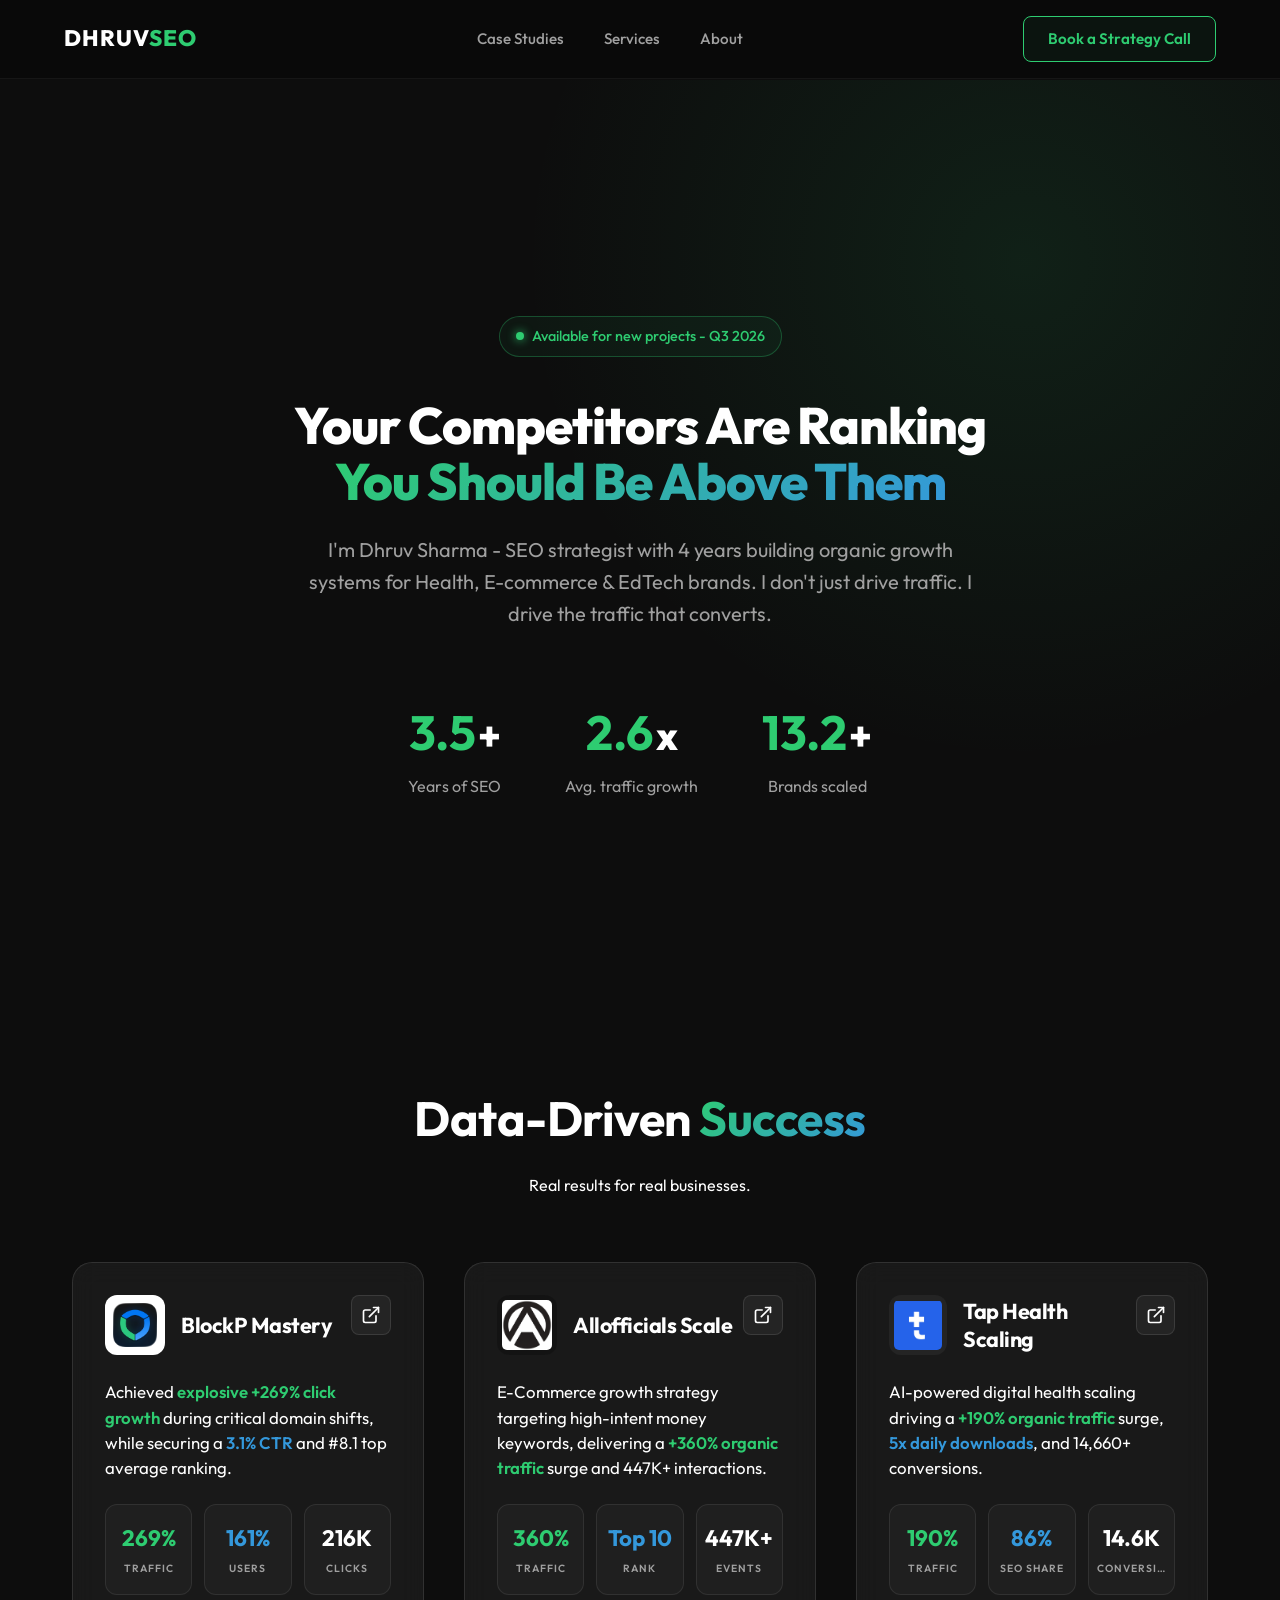
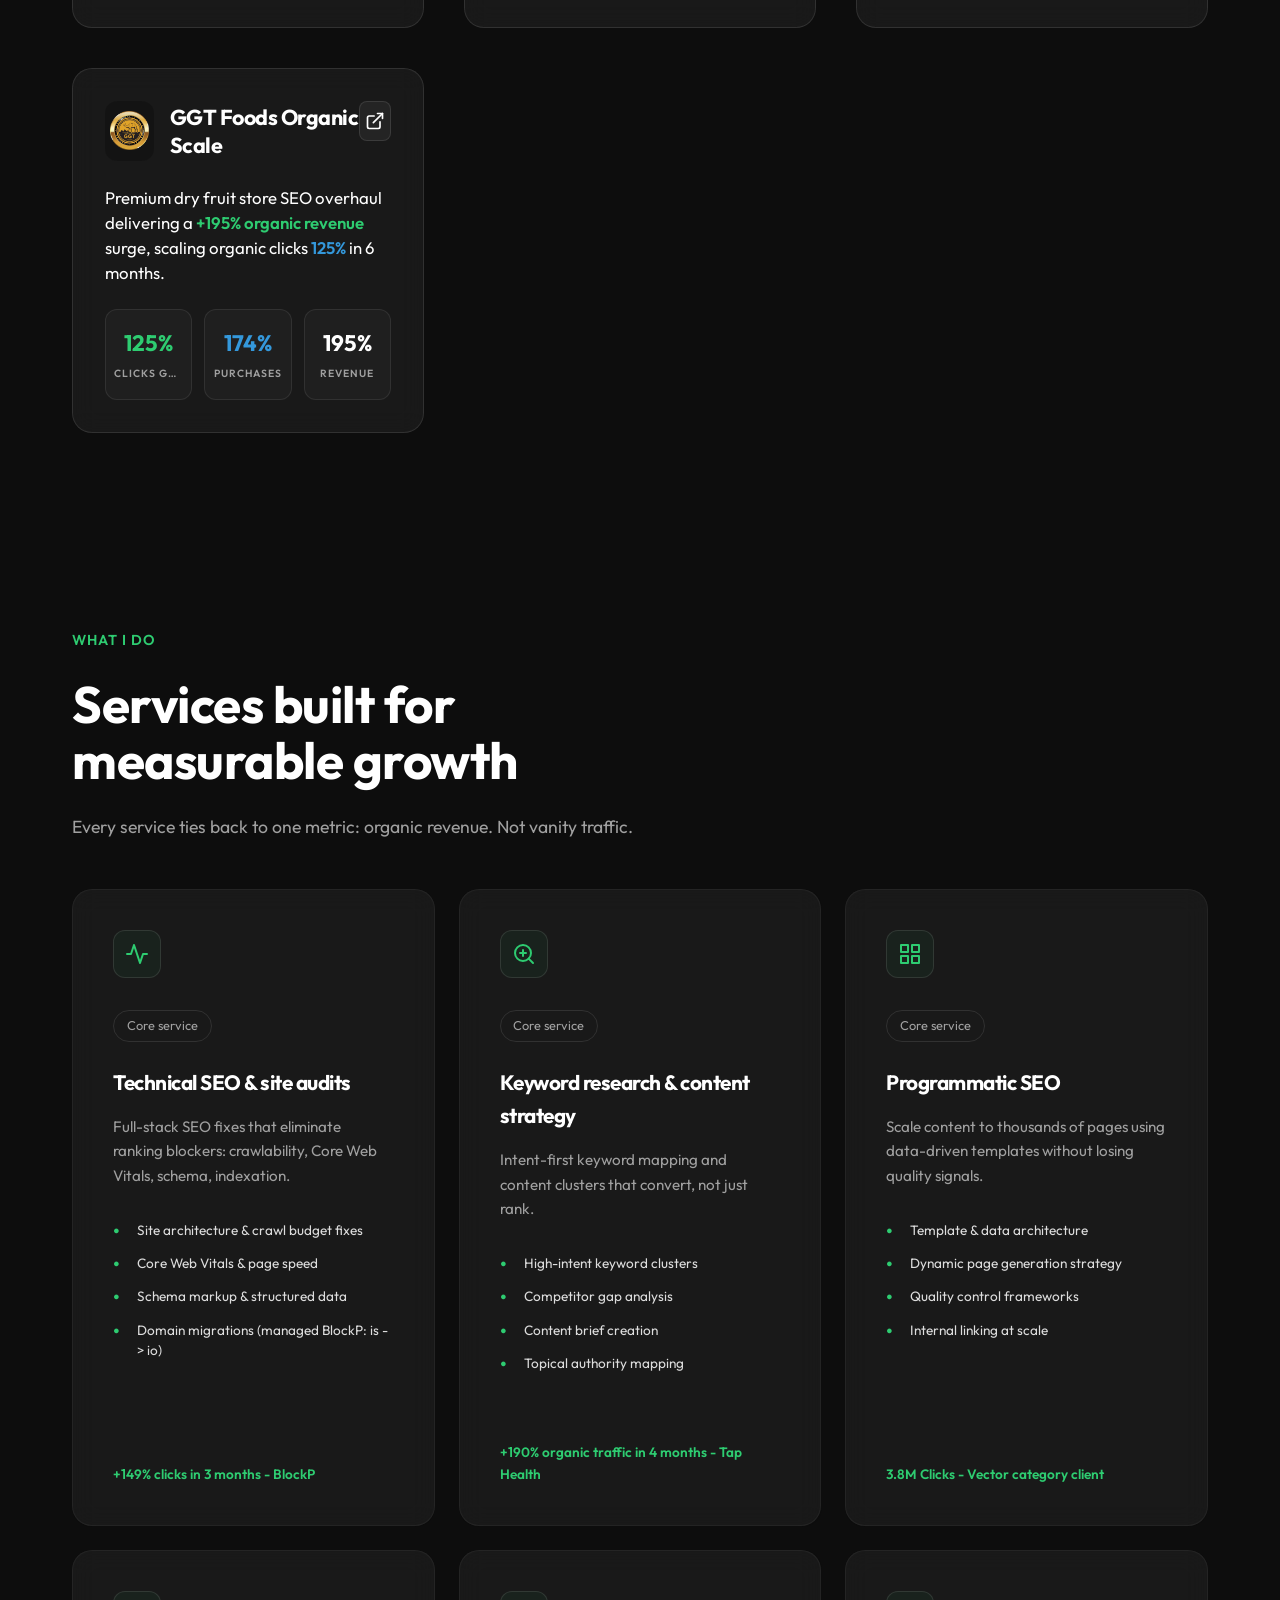
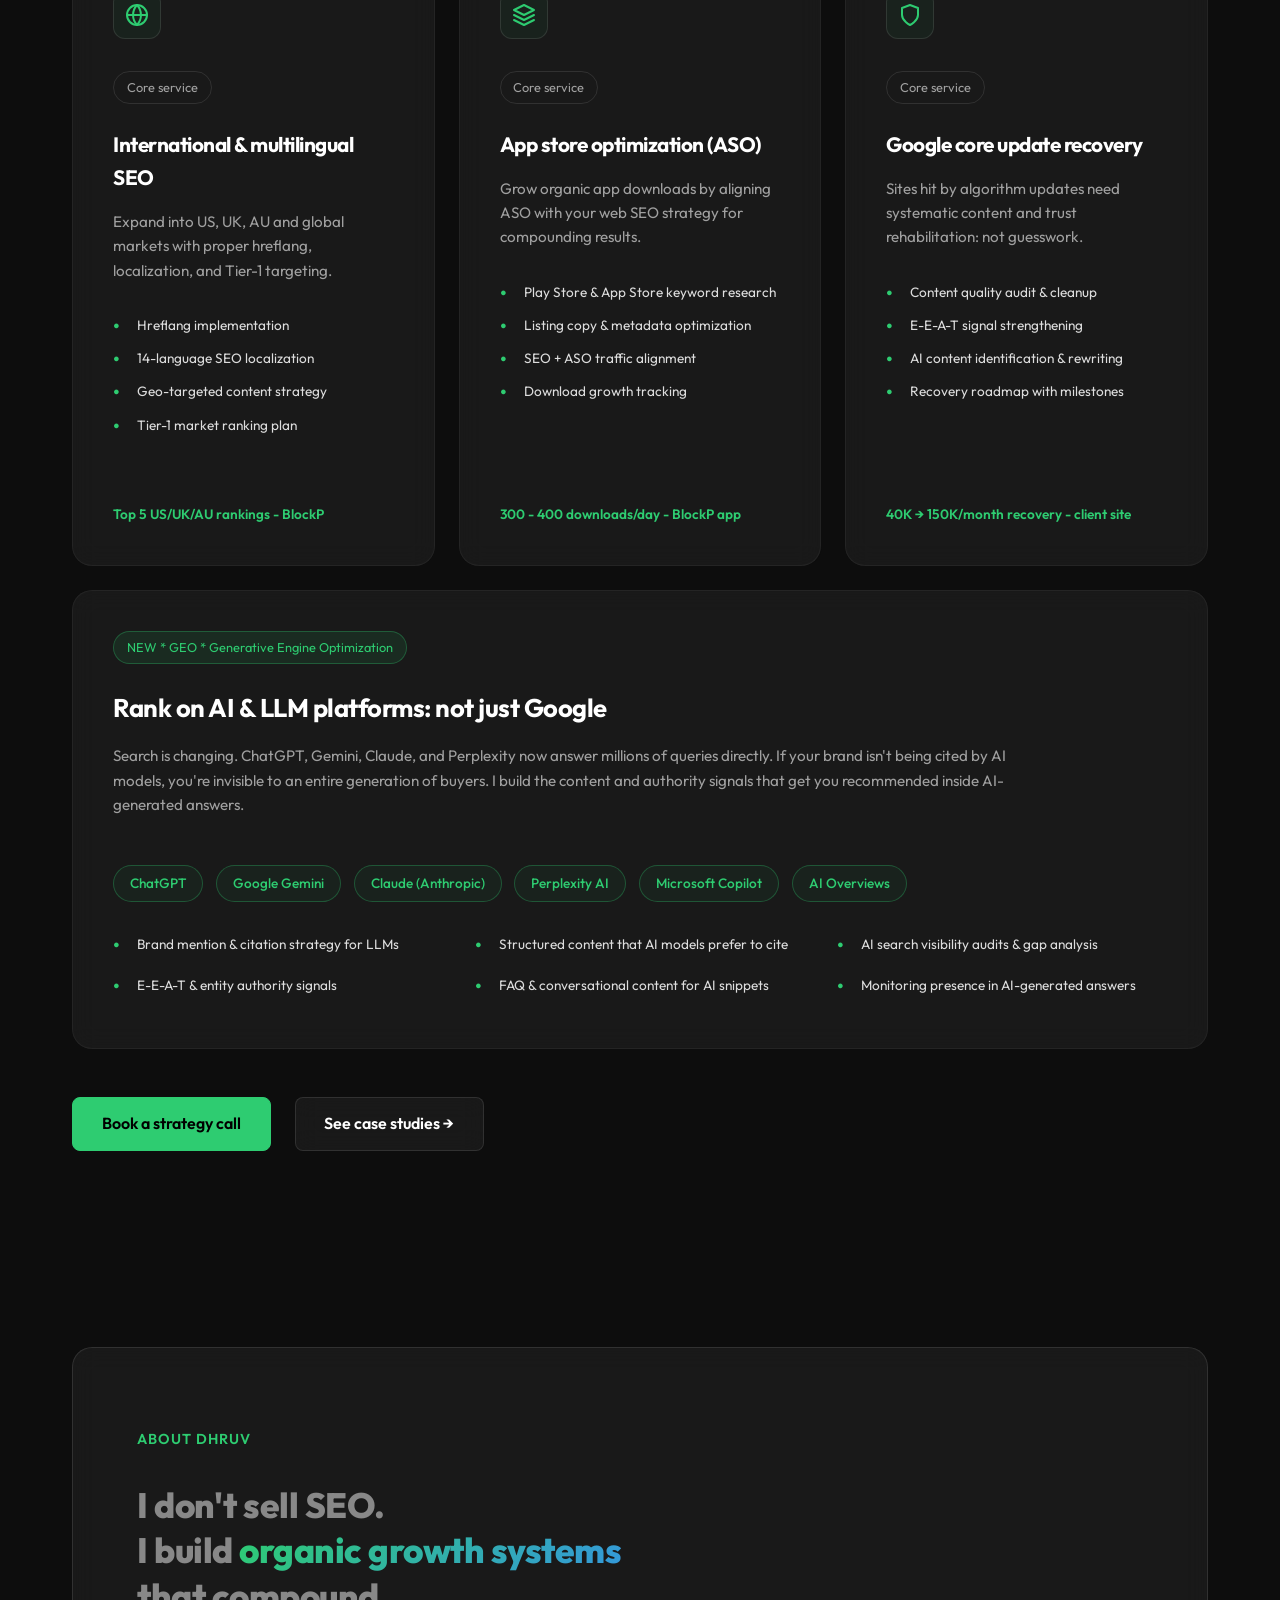
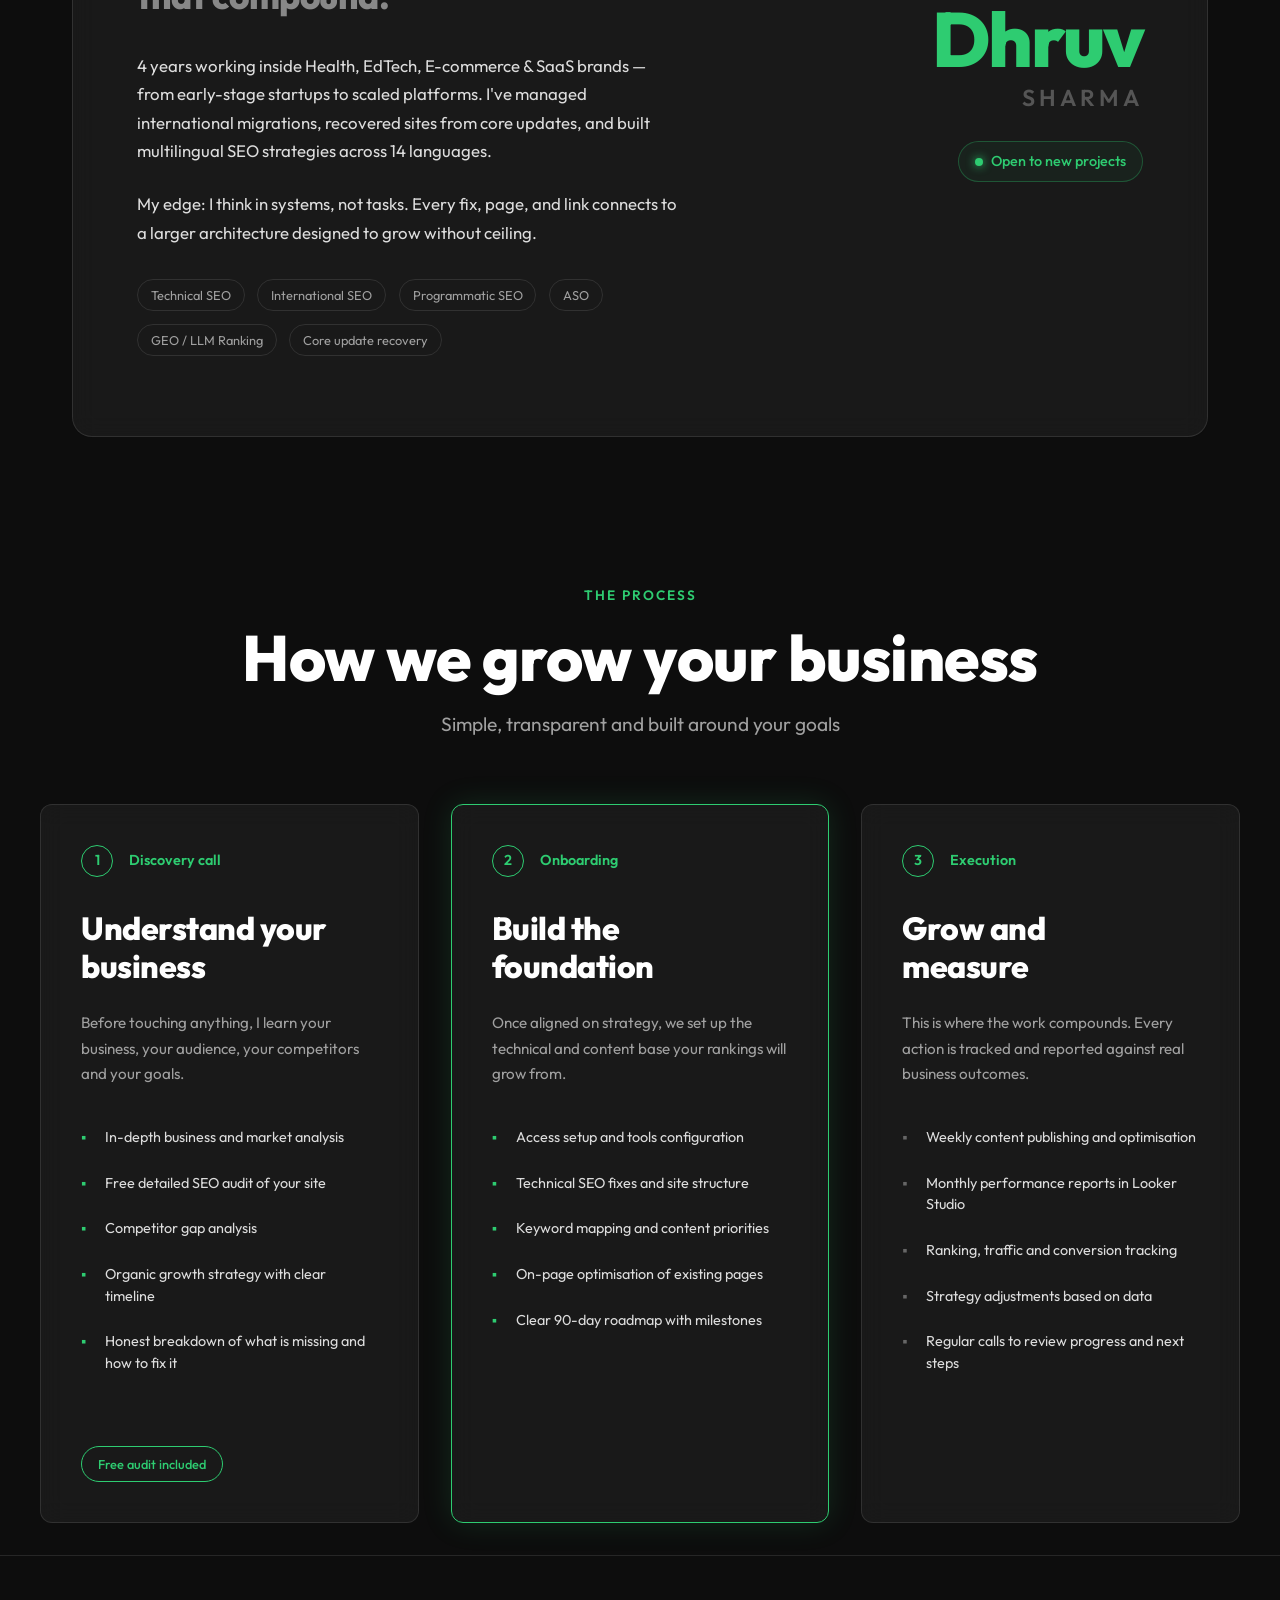
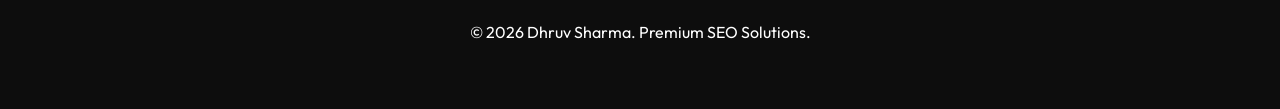
==== commit b4377b1f: "Add files via upload" ====
--- a/Portfolio By AI/index.html
+++ b/Portfolio By AI/index.html
@@ -170,7 +170,8 @@
                 <div class="project-card-header">
                     <div class="project-header-left">
                         <div class="project-logo-box" style="padding: 5px; background: rgba(255, 255, 255, 0.05);">
-                            <img src="assets/taphealth-logo.jpg" alt="Tap Health Logo" style="width: 100%; height: 100%; object-fit: contain; border-radius: 5px;">
+                            <img src="assets/taphealth-logo.jpg" alt="Tap Health Logo"
+                                style="width: 100%; height: 100%; object-fit: contain; border-radius: 5px;">
                         </div>
                         <h3>Tap Health Scaling</h3>
                     </div>
@@ -185,7 +186,9 @@
                 </div>
 
                 <p class="project-description">
-                    AI-powered digital health scaling driving a <span class="highlight-green">+190% organic traffic</span> surge, <span class="highlight-blue">5x daily downloads</span>, and 14,660+ conversions.
+                    AI-powered digital health scaling driving a <span class="highlight-green">+190% organic
+                        traffic</span> surge, <span class="highlight-blue">5x daily downloads</span>, and 14,660+
+                    conversions.
                 </p>
 
                 <div class="stats-container">
@@ -200,6 +203,46 @@
                     <div class="stat-box">
                         <span class="stat-val">14.6K</span>
                         <span class="stat-lbl">Conversions</span>
+                    </div>
+                </div>
+            </div>
+
+            <!-- GGT Foods -->
+            <div class="project-card glass" data-aos="fade-up">
+                <div class="project-card-header">
+                    <div class="project-header-left">
+                        <div class="project-logo-box" style="padding: 5px; background: rgba(0, 0, 0, 0.2);">
+                            <img src="assets/ggtfoods-logo.png" alt="GGT Foods Logo"
+                                style="width: 100%; height: 100%; object-fit: contain; border-radius: 5px;">
+                        </div>
+                        <h3>GGT Foods Organic Scale</h3>
+                    </div>
+                    <a href="projects/ggtfoods.html" class="project-link-btn" title="View Case Study">
+                        <svg width="20" height="20" viewBox="0 0 24 24" fill="none" stroke="currentColor"
+                            stroke-width="2" stroke-linecap="round" stroke-linejoin="round">
+                            <path d="M18 13v6a2 2 0 0 1-2 2H5a2 2 0 0 1-2-2V8a2 2 0 0 1 2-2h6"></path>
+                            <polyline points="15 3 21 3 21 9"></polyline>
+                            <line x1="10" y1="14" x2="21" y2="3"></line>
+                        </svg>
+                    </a>
+                </div>
+
+                <p class="project-description">
+                    Premium dry fruit store SEO overhaul delivering a <span class="highlight-green">+195% organic revenue</span> surge, scaling organic clicks <span class="highlight-blue">125%</span> in 6 months.
+                </p>
+
+                <div class="stats-container">
+                    <div class="stat-box">
+                        <span class="stat-val highlight-green">125%</span>
+                        <span class="stat-lbl">Clicks Growth</span>
+                    </div>
+                    <div class="stat-box">
+                        <span class="stat-val highlight-blue">174%</span>
+                        <span class="stat-lbl">Purchases</span>
+                    </div>
+                    <div class="stat-box">
+                        <span class="stat-val">195%</span>
+                        <span class="stat-lbl">Revenue</span>
                     </div>
                 </div>
             </div>
@@ -209,18 +252,28 @@
     <!-- Expanded Services Section -->
     <section id="services" class="container" style="padding-top: 6rem; padding-bottom: 6rem;">
         <div data-aos="fade-up" style="margin-bottom: 3rem;">
-            <p style="color: var(--primary-color); font-weight: 600; font-size: 0.9rem; text-transform: uppercase; letter-spacing: 1px; margin-bottom: 1.5rem;">WHAT I DO</p>
-            <h2 style="font-size: clamp(2.5rem, 4vw, 3.5rem); line-height: 1.1; margin-bottom: 1.5rem; text-align: left;">Services built for<br>measurable growth</h2>
-            <p style="color: var(--text-dim); font-size: 1.1rem; text-align: left;">Every service ties back to one metric: organic revenue. Not vanity traffic.</p>
-        </div>
-
-        <div class="services-grid" style="display: grid; grid-template-columns: repeat(auto-fit, minmax(350px, 1fr)); gap: 1.5rem; margin-bottom: 1.5rem;">
+            <p
+                style="color: var(--primary-color); font-weight: 600; font-size: 0.9rem; text-transform: uppercase; letter-spacing: 1px; margin-bottom: 1.5rem;">
+                WHAT I DO</p>
+            <h2
+                style="font-size: clamp(2.5rem, 4vw, 3.5rem); line-height: 1.1; margin-bottom: 1.5rem; text-align: left;">
+                Services built for<br>measurable growth</h2>
+            <p style="color: var(--text-dim); font-size: 1.1rem; text-align: left;">Every service ties back to one
+                metric: organic revenue. Not vanity traffic.</p>
+        </div>
+
+        <div class="services-grid"
+            style="display: grid; grid-template-columns: repeat(auto-fit, minmax(350px, 1fr)); gap: 1.5rem; margin-bottom: 1.5rem;">
             <!-- Card 1 -->
             <div class="glass service-card" data-aos="fade-up">
-                <div class="service-icon"><svg width="24" height="24" viewBox="0 0 24 24" fill="none" stroke="currentColor" stroke-width="2" stroke-linecap="round" stroke-linejoin="round"><polyline points="22 12 18 12 15 21 9 3 6 12 2 12"></polyline></svg></div>
+                <div class="service-icon"><svg width="24" height="24" viewBox="0 0 24 24" fill="none"
+                        stroke="currentColor" stroke-width="2" stroke-linecap="round" stroke-linejoin="round">
+                        <polyline points="22 12 18 12 15 21 9 3 6 12 2 12"></polyline>
+                    </svg></div>
                 <div class="service-badge">Core service</div>
                 <h3>Technical SEO & site audits</h3>
-                <p>Full-stack SEO fixes that eliminate ranking blockers: crawlability, Core Web Vitals, schema, indexation.</p>
+                <p>Full-stack SEO fixes that eliminate ranking blockers: crawlability, Core Web Vitals, schema,
+                    indexation.</p>
                 <ul class="service-list">
                     <li>Site architecture & crawl budget fixes</li>
                     <li>Core Web Vitals & page speed</li>
@@ -232,7 +285,13 @@
 
             <!-- Card 2 -->
             <div class="glass service-card" data-aos="fade-up" data-aos-delay="100">
-                <div class="service-icon"><svg width="24" height="24" viewBox="0 0 24 24" fill="none" stroke="currentColor" stroke-width="2" stroke-linecap="round" stroke-linejoin="round"><circle cx="11" cy="11" r="8"></circle><line x1="21" y1="21" x2="16.65" y2="16.65"></line><line x1="11" y1="8" x2="11" y2="14"></line><line x1="8" y1="11" x2="14" y2="11"></line></svg></div>
+                <div class="service-icon"><svg width="24" height="24" viewBox="0 0 24 24" fill="none"
+                        stroke="currentColor" stroke-width="2" stroke-linecap="round" stroke-linejoin="round">
+                        <circle cx="11" cy="11" r="8"></circle>
+                        <line x1="21" y1="21" x2="16.65" y2="16.65"></line>
+                        <line x1="11" y1="8" x2="11" y2="14"></line>
+                        <line x1="8" y1="11" x2="14" y2="11"></line>
+                    </svg></div>
                 <div class="service-badge">Core service</div>
                 <h3>Keyword research & content strategy</h3>
                 <p>Intent-first keyword mapping and content clusters that convert, not just rank.</p>
@@ -247,7 +306,13 @@
 
             <!-- Card 3 -->
             <div class="glass service-card" data-aos="fade-up" data-aos-delay="200">
-                <div class="service-icon"><svg width="24" height="24" viewBox="0 0 24 24" fill="none" stroke="currentColor" stroke-width="2" stroke-linecap="round" stroke-linejoin="round"><rect x="3" y="3" width="7" height="7"></rect><rect x="14" y="3" width="7" height="7"></rect><rect x="14" y="14" width="7" height="7"></rect><rect x="3" y="14" width="7" height="7"></rect></svg></div>
+                <div class="service-icon"><svg width="24" height="24" viewBox="0 0 24 24" fill="none"
+                        stroke="currentColor" stroke-width="2" stroke-linecap="round" stroke-linejoin="round">
+                        <rect x="3" y="3" width="7" height="7"></rect>
+                        <rect x="14" y="3" width="7" height="7"></rect>
+                        <rect x="14" y="14" width="7" height="7"></rect>
+                        <rect x="3" y="14" width="7" height="7"></rect>
+                    </svg></div>
                 <div class="service-badge">Core service</div>
                 <h3>Programmatic SEO</h3>
                 <p>Scale content to thousands of pages using data-driven templates without losing quality signals.</p>
@@ -262,10 +327,18 @@
 
             <!-- Card 4 -->
             <div class="glass service-card" data-aos="fade-up">
-                <div class="service-icon"><svg width="24" height="24" viewBox="0 0 24 24" fill="none" stroke="currentColor" stroke-width="2" stroke-linecap="round" stroke-linejoin="round"><circle cx="12" cy="12" r="10"></circle><line x1="2" y1="12" x2="22" y2="12"></line><path d="M12 2a15.3 15.3 0 0 1 4 10 15.3 15.3 0 0 1-4 10 15.3 15.3 0 0 1-4-10 15.3 15.3 0 0 1 4-10z"></path></svg></div>
+                <div class="service-icon"><svg width="24" height="24" viewBox="0 0 24 24" fill="none"
+                        stroke="currentColor" stroke-width="2" stroke-linecap="round" stroke-linejoin="round">
+                        <circle cx="12" cy="12" r="10"></circle>
+                        <line x1="2" y1="12" x2="22" y2="12"></line>
+                        <path
+                            d="M12 2a15.3 15.3 0 0 1 4 10 15.3 15.3 0 0 1-4 10 15.3 15.3 0 0 1-4-10 15.3 15.3 0 0 1 4-10z">
+                        </path>
+                    </svg></div>
                 <div class="service-badge">Core service</div>
                 <h3>International & multilingual SEO</h3>
-                <p>Expand into US, UK, AU and global markets with proper hreflang, localization, and Tier-1 targeting.</p>
+                <p>Expand into US, UK, AU and global markets with proper hreflang, localization, and Tier-1 targeting.
+                </p>
                 <ul class="service-list">
                     <li>Hreflang implementation</li>
                     <li>14-language SEO localization</li>
@@ -277,7 +350,12 @@
 
             <!-- Card 5 -->
             <div class="glass service-card" data-aos="fade-up" data-aos-delay="100">
-                <div class="service-icon"><svg width="24" height="24" viewBox="0 0 24 24" fill="none" stroke="currentColor" stroke-width="2" stroke-linecap="round" stroke-linejoin="round"><polygon points="12 2 2 7 12 12 22 7 12 2"></polygon><polyline points="2 17 12 22 22 17"></polyline><polyline points="2 12 12 17 22 12"></polyline></svg></div>
+                <div class="service-icon"><svg width="24" height="24" viewBox="0 0 24 24" fill="none"
+                        stroke="currentColor" stroke-width="2" stroke-linecap="round" stroke-linejoin="round">
+                        <polygon points="12 2 2 7 12 12 22 7 12 2"></polygon>
+                        <polyline points="2 17 12 22 22 17"></polyline>
+                        <polyline points="2 12 12 17 22 12"></polyline>
+                    </svg></div>
                 <div class="service-badge">Core service</div>
                 <h3>App store optimization (ASO)</h3>
                 <p>Grow organic app downloads by aligning ASO with your web SEO strategy for compounding results.</p>
@@ -292,7 +370,10 @@
 
             <!-- Card 6 -->
             <div class="glass service-card" data-aos="fade-up" data-aos-delay="200">
-                <div class="service-icon"><svg width="24" height="24" viewBox="0 0 24 24" fill="none" stroke="currentColor" stroke-width="2" stroke-linecap="round" stroke-linejoin="round"><path d="M12 22s8-4 8-10V5l-8-3-8 3v7c0 6 8 10 8 10z"></path></svg></div>
+                <div class="service-icon"><svg width="24" height="24" viewBox="0 0 24 24" fill="none"
+                        stroke="currentColor" stroke-width="2" stroke-linecap="round" stroke-linejoin="round">
+                        <path d="M12 22s8-4 8-10V5l-8-3-8 3v7c0 6 8 10 8 10z"></path>
+                    </svg></div>
                 <div class="service-badge">Core service</div>
                 <h3>Google core update recovery</h3>
                 <p>Sites hit by algorithm updates need systematic content and trust rehabilitation: not guesswork.</p>
@@ -304,15 +385,20 @@
                 </ul>
                 <div class="service-metric">40K &rarr; 150K/month recovery - client site</div>
             </div>
-            
+
             <!-- Card 7 (Full width) -->
             <div class="glass service-card full-width-card" data-aos="fade-up">
                 <div style="display: flex; gap: 1rem; align-items: center; margin-bottom: 1.5rem; flex-wrap: wrap;">
-                    <div class="service-badge" style="background: rgba(46, 204, 113, 0.1); border-color: rgba(46, 204, 113, 0.3); color: var(--primary-color); margin-bottom: 0;">NEW * GEO * Generative Engine Optimization</div>
+                    <div class="service-badge"
+                        style="background: rgba(46, 204, 113, 0.1); border-color: rgba(46, 204, 113, 0.3); color: var(--primary-color); margin-bottom: 0;">
+                        NEW * GEO * Generative Engine Optimization</div>
                 </div>
                 <h3 style="font-size: 1.6rem; margin-bottom: 1rem;">Rank on AI & LLM platforms: not just Google</h3>
-                <p style="max-width: 900px;">Search is changing. ChatGPT, Gemini, Claude, and Perplexity now answer millions of queries directly. If your brand isn't being cited by AI models, you're invisible to an entire generation of buyers. I build the content and authority signals that get you recommended inside AI-generated answers.</p>
-                
+                <p style="max-width: 900px;">Search is changing. ChatGPT, Gemini, Claude, and Perplexity now answer
+                    millions of queries directly. If your brand isn't being cited by AI models, you're invisible to an
+                    entire generation of buyers. I build the content and authority signals that get you recommended
+                    inside AI-generated answers.</p>
+
                 <div class="llm-pills" style="margin: 1rem 0 2rem 0; display: flex; gap: 0.8rem; flex-wrap: wrap;">
                     <span class="llm-pill">ChatGPT</span>
                     <span class="llm-pill">Google Gemini</span>
@@ -332,10 +418,13 @@
                 </ul>
             </div>
         </div>
-        
+
         <!-- CTA Buttons -->
-        <div style="margin-top: 3rem; display: flex; gap: 1.5rem; align-items: center; flex-wrap: wrap;" data-aos="fade-up">
-            <a href="javascript:void(0)" onclick="Calendly.initPopupWidget({url: 'https://calendly.com/dhruvsharma0279'});return false;" class="btn primary-btn">Book a strategy call</a>
+        <div style="margin-top: 3rem; display: flex; gap: 1.5rem; align-items: center; flex-wrap: wrap;"
+            data-aos="fade-up">
+            <a href="javascript:void(0)"
+                onclick="Calendly.initPopupWidget({url: 'https://calendly.com/dhruvsharma0279'});return false;"
+                class="btn primary-btn">Book a strategy call</a>
             <a href="#portfolio" class="btn outline-btn glass">See case studies &rarr;</a>
         </div>
     </section>
@@ -345,36 +434,51 @@
         <div class="glass flex-split" style="padding: 5rem 4rem; gap: 4rem; align-items: stretch;" data-aos="fade-up">
             <!-- Left Content Column -->
             <div style="flex: 1.5; padding-right: 2rem;">
-                <p style="color: var(--primary-color); font-weight: 600; font-size: 0.9rem; text-transform: uppercase; letter-spacing: 1px; margin-bottom: 2rem;">ABOUT DHRUV</p>
+                <p
+                    style="color: var(--primary-color); font-weight: 600; font-size: 0.9rem; text-transform: uppercase; letter-spacing: 1px; margin-bottom: 2rem;">
+                    ABOUT DHRUV</p>
                 <h2 style="font-size: 2.2rem; line-height: 1.3; margin-bottom: 2rem; font-weight: 800; color: #888;">
                     I don't sell SEO.<br>
                     I build <span class="gradient-text">organic growth systems</span> that compound.
                 </h2>
                 <p style="margin-bottom: 1.5rem; color: #ddd; font-size: 1.05rem; line-height: 1.7;">
-                    4 years working inside Health, EdTech, E-commerce & SaaS brands — from early-stage startups to scaled platforms. I've managed international migrations, recovered sites from core updates, and built multilingual SEO strategies across 14 languages.
+                    4 years working inside Health, EdTech, E-commerce & SaaS brands — from early-stage startups to
+                    scaled platforms. I've managed international migrations, recovered sites from core updates, and
+                    built multilingual SEO strategies across 14 languages.
                 </p>
                 <p style="margin-bottom: 2rem; color: #ddd; font-size: 1.05rem; line-height: 1.7;">
-                    My edge: I think in systems, not tasks. Every fix, page, and link connects to a larger architecture designed to grow without ceiling.
+                    My edge: I think in systems, not tasks. Every fix, page, and link connects to a larger architecture
+                    designed to grow without ceiling.
                 </p>
 
                 <!-- Skills Array -->
                 <div style="display: flex; gap: 0.8rem; flex-wrap: wrap;">
                     <span class="service-badge" style="margin-bottom: 0; background: transparent;">Technical SEO</span>
-                    <span class="service-badge" style="margin-bottom: 0; background: transparent;">International SEO</span>
-                    <span class="service-badge" style="margin-bottom: 0; background: transparent;">Programmatic SEO</span>
+                    <span class="service-badge" style="margin-bottom: 0; background: transparent;">International
+                        SEO</span>
+                    <span class="service-badge" style="margin-bottom: 0; background: transparent;">Programmatic
+                        SEO</span>
                     <span class="service-badge" style="margin-bottom: 0; background: transparent;">ASO</span>
-                    <span class="service-badge" style="margin-bottom: 0; background: transparent;">GEO / LLM Ranking</span>
-                    <span class="service-badge" style="margin-bottom: 0; background: transparent;">Core update recovery</span>
+                    <span class="service-badge" style="margin-bottom: 0; background: transparent;">GEO / LLM
+                        Ranking</span>
+                    <span class="service-badge" style="margin-bottom: 0; background: transparent;">Core update
+                        recovery</span>
                 </div>
             </div>
 
             <!-- Right Logo Column -->
-            <div style="flex: 1; display: flex; flex-direction: column; align-items: flex-end; justify-content: center; position: relative;">
-                <h2 style="font-size: clamp(4rem, 6vw, 6rem); color: var(--primary-color); text-transform: none; margin-bottom: 0; line-height: 1; font-weight: 800; letter-spacing: -2px; text-align: right;">
-                    Dhruv<br><span style="color: #555; font-size: clamp(1.2rem, 1.8vw, 1.8rem); font-weight: 600; text-transform: uppercase; letter-spacing: 4px; display: block; text-align: right; margin-top: 0.5rem;">SHARMA</span>
+            <div
+                style="flex: 1; display: flex; flex-direction: column; align-items: flex-end; justify-content: center; position: relative;">
+                <h2
+                    style="font-size: clamp(4rem, 6vw, 6rem); color: var(--primary-color); text-transform: none; margin-bottom: 0; line-height: 1; font-weight: 800; letter-spacing: -2px; text-align: right;">
+                    Dhruv<br><span
+                        style="color: #555; font-size: clamp(1.2rem, 1.8vw, 1.8rem); font-weight: 600; text-transform: uppercase; letter-spacing: 4px; display: block; text-align: right; margin-top: 0.5rem;">SHARMA</span>
                 </h2>
-                <div style="margin-top: 2rem; display: inline-flex; align-items: center; padding: 0.5rem 1rem; border: 1px solid rgba(46, 204, 113, 0.3); border-radius: 50px; color: var(--primary-color); font-size: 0.9rem; font-weight: 500; background: rgba(46, 204, 113, 0.05);">
-                    <span style="display: inline-block; width: 8px; height: 8px; background: var(--primary-color); border-radius: 50%; margin-right: 8px; box-shadow: 0 0 10px var(--primary-color);"></span>Open to new projects
+                <div
+                    style="margin-top: 2rem; display: inline-flex; align-items: center; padding: 0.5rem 1rem; border: 1px solid rgba(46, 204, 113, 0.3); border-radius: 50px; color: var(--primary-color); font-size: 0.9rem; font-weight: 500; background: rgba(46, 204, 113, 0.05);">
+                    <span
+                        style="display: inline-block; width: 8px; height: 8px; background: var(--primary-color); border-radius: 50%; margin-right: 8px; box-shadow: 0 0 10px var(--primary-color);"></span>Open
+                    to new projects
                 </div>
             </div>
         </div>
@@ -383,67 +487,131 @@
     <!-- Process Section -->
     <section id="process" class="container" style="padding: 2rem 0;">
         <div class="section-header" style="text-align: center; margin-bottom: 4rem;" data-aos="fade-up">
-            <p style="color: var(--primary-color); font-weight: 600; font-size: 0.85rem; text-transform: uppercase; letter-spacing: 2px; margin-bottom: 1rem;">THE PROCESS</p>
-            <h2 style="font-size: clamp(2.5rem, 5vw, 4rem); line-height: 1.1; margin-bottom: 1rem; font-weight: 800;">How we grow your business</h2>
+            <p
+                style="color: var(--primary-color); font-weight: 600; font-size: 0.85rem; text-transform: uppercase; letter-spacing: 2px; margin-bottom: 1rem;">
+                THE PROCESS</p>
+            <h2 style="font-size: clamp(2.5rem, 5vw, 4rem); line-height: 1.1; margin-bottom: 1rem; font-weight: 800;">
+                How we grow your business</h2>
             <p style="color: var(--text-dim); font-size: 1.2rem;">Simple, transparent and built around your goals</p>
         </div>
 
-        <div class="process-grid" style="display: grid; grid-template-columns: repeat(auto-fit, minmax(300px, 1fr)); gap: 2rem;">
-            
+        <div class="process-grid"
+            style="display: grid; grid-template-columns: repeat(auto-fit, minmax(300px, 1fr)); gap: 2rem;">
+
             <!-- Step 1 -->
-            <div class="glass process-card" data-aos="fade-up" style="padding: 2.5rem; border-radius: 12px; display: flex; flex-direction: column;">
+            <div class="glass process-card" data-aos="fade-up"
+                style="padding: 2.5rem; border-radius: 12px; display: flex; flex-direction: column;">
                 <div style="display: flex; align-items: center; gap: 1rem; margin-bottom: 2rem;">
-                    <span style="display: flex; align-items: center; justify-content: center; width: 32px; height: 32px; border-radius: 50%; border: 1px solid var(--primary-color); color: var(--primary-color); font-weight: 600; font-size: 0.9rem;">1</span>
-                    <span style="color: var(--primary-color); font-weight: 600; font-size: 0.9rem;">Discovery call</span>
-                </div>
-                <h3 style="font-size: 2rem; margin-bottom: 1.5rem; line-height: 1.2; font-weight: 800;">Understand your<br>business</h3>
-                <p style="color: var(--text-dim); line-height: 1.7; margin-bottom: 2.5rem; font-size: 0.95rem;">Before touching anything, I learn your business, your audience, your competitors and your goals.</p>
+                    <span
+                        style="display: flex; align-items: center; justify-content: center; width: 32px; height: 32px; border-radius: 50%; border: 1px solid var(--primary-color); color: var(--primary-color); font-weight: 600; font-size: 0.9rem;">1</span>
+                    <span style="color: var(--primary-color); font-weight: 600; font-size: 0.9rem;">Discovery
+                        call</span>
+                </div>
+                <h3 style="font-size: 2rem; margin-bottom: 1.5rem; line-height: 1.2; font-weight: 800;">Understand
+                    your<br>business</h3>
+                <p style="color: var(--text-dim); line-height: 1.7; margin-bottom: 2.5rem; font-size: 0.95rem;">Before
+                    touching anything, I learn your business, your audience, your competitors and your goals.</p>
                 <ul class="process-list" style="list-style: none; padding: 0; margin: 0 0 2rem 0; flex-grow: 1;">
-                    <li style="position: relative; padding-left: 1.5rem; margin-bottom: 1.5rem; font-size: 0.9rem; color: #ddd; line-height: 1.5;"><span style="color: var(--primary-color); position: absolute; left: 0;">▪</span> In-depth business and market analysis</li>
-                    <li style="position: relative; padding-left: 1.5rem; margin-bottom: 1.5rem; font-size: 0.9rem; color: #ddd; line-height: 1.5;"><span style="color: var(--primary-color); position: absolute; left: 0;">▪</span> Free detailed SEO audit of your site</li>
-                    <li style="position: relative; padding-left: 1.5rem; margin-bottom: 1.5rem; font-size: 0.9rem; color: #ddd; line-height: 1.5;"><span style="color: var(--primary-color); position: absolute; left: 0;">▪</span> Competitor gap analysis</li>
-                    <li style="position: relative; padding-left: 1.5rem; margin-bottom: 1.5rem; font-size: 0.9rem; color: #ddd; line-height: 1.5;"><span style="color: var(--primary-color); position: absolute; left: 0;">▪</span> Organic growth strategy with clear timeline</li>
-                    <li style="position: relative; padding-left: 1.5rem; margin-bottom: 1.5rem; font-size: 0.9rem; color: #ddd; line-height: 1.5;"><span style="color: var(--primary-color); position: absolute; left: 0;">▪</span> Honest breakdown of what is missing and how to fix it</li>
+                    <li
+                        style="position: relative; padding-left: 1.5rem; margin-bottom: 1.5rem; font-size: 0.9rem; color: #ddd; line-height: 1.5;">
+                        <span style="color: var(--primary-color); position: absolute; left: 0;">▪</span> In-depth
+                        business and market analysis</li>
+                    <li
+                        style="position: relative; padding-left: 1.5rem; margin-bottom: 1.5rem; font-size: 0.9rem; color: #ddd; line-height: 1.5;">
+                        <span style="color: var(--primary-color); position: absolute; left: 0;">▪</span> Free detailed
+                        SEO audit of your site</li>
+                    <li
+                        style="position: relative; padding-left: 1.5rem; margin-bottom: 1.5rem; font-size: 0.9rem; color: #ddd; line-height: 1.5;">
+                        <span style="color: var(--primary-color); position: absolute; left: 0;">▪</span> Competitor gap
+                        analysis</li>
+                    <li
+                        style="position: relative; padding-left: 1.5rem; margin-bottom: 1.5rem; font-size: 0.9rem; color: #ddd; line-height: 1.5;">
+                        <span style="color: var(--primary-color); position: absolute; left: 0;">▪</span> Organic growth
+                        strategy with clear timeline</li>
+                    <li
+                        style="position: relative; padding-left: 1.5rem; margin-bottom: 1.5rem; font-size: 0.9rem; color: #ddd; line-height: 1.5;">
+                        <span style="color: var(--primary-color); position: absolute; left: 0;">▪</span> Honest
+                        breakdown of what is missing and how to fix it</li>
                 </ul>
                 <div style="margin-top: auto; padding-top: 1rem;">
-                    <span style="display: inline-block; padding: 0.4rem 1rem; border: 1px solid var(--primary-color); border-radius: 50px; color: var(--primary-color); font-size: 0.8rem; font-weight: 500;">Free audit included</span>
+                    <span
+                        style="display: inline-block; padding: 0.4rem 1rem; border: 1px solid var(--primary-color); border-radius: 50px; color: var(--primary-color); font-size: 0.8rem; font-weight: 500;">Free
+                        audit included</span>
                 </div>
             </div>
 
             <!-- Step 2 -->
-            <div class="glass process-card active-step" data-aos="fade-up" data-aos-delay="100" style="padding: 2.5rem; border-radius: 12px; display: flex; flex-direction: column; border: 1px solid var(--primary-color); box-shadow: 0 0 30px rgba(46, 204, 113, 0.15);">
+            <div class="glass process-card active-step" data-aos="fade-up" data-aos-delay="100"
+                style="padding: 2.5rem; border-radius: 12px; display: flex; flex-direction: column; border: 1px solid var(--primary-color); box-shadow: 0 0 30px rgba(46, 204, 113, 0.15);">
                 <div style="display: flex; align-items: center; gap: 1rem; margin-bottom: 2rem;">
-                    <span style="display: flex; align-items: center; justify-content: center; width: 32px; height: 32px; border-radius: 50%; border: 1px solid var(--primary-color); color: var(--primary-color); font-weight: 600; font-size: 0.9rem;">2</span>
+                    <span
+                        style="display: flex; align-items: center; justify-content: center; width: 32px; height: 32px; border-radius: 50%; border: 1px solid var(--primary-color); color: var(--primary-color); font-weight: 600; font-size: 0.9rem;">2</span>
                     <span style="color: var(--primary-color); font-weight: 600; font-size: 0.9rem;">Onboarding</span>
                 </div>
-                <h3 style="font-size: 2rem; margin-bottom: 1.5rem; line-height: 1.2; font-weight: 800;">Build the<br>foundation</h3>
-                <p style="color: var(--text-dim); line-height: 1.7; margin-bottom: 2.5rem; font-size: 0.95rem;">Once aligned on strategy, we set up the technical and content base your rankings will grow from.</p>
+                <h3 style="font-size: 2rem; margin-bottom: 1.5rem; line-height: 1.2; font-weight: 800;">Build
+                    the<br>foundation</h3>
+                <p style="color: var(--text-dim); line-height: 1.7; margin-bottom: 2.5rem; font-size: 0.95rem;">Once
+                    aligned on strategy, we set up the technical and content base your rankings will grow from.</p>
                 <ul class="process-list" style="list-style: none; padding: 0; margin: 0; flex-grow: 1;">
-                    <li style="position: relative; padding-left: 1.5rem; margin-bottom: 1.5rem; font-size: 0.9rem; color: #ddd; line-height: 1.5;"><span style="color: var(--primary-color); position: absolute; left: 0;">▪</span> Access setup and tools configuration</li>
-                    <li style="position: relative; padding-left: 1.5rem; margin-bottom: 1.5rem; font-size: 0.9rem; color: #ddd; line-height: 1.5;"><span style="color: var(--primary-color); position: absolute; left: 0;">▪</span> Technical SEO fixes and site structure</li>
-                    <li style="position: relative; padding-left: 1.5rem; margin-bottom: 1.5rem; font-size: 0.9rem; color: #ddd; line-height: 1.5;"><span style="color: var(--primary-color); position: absolute; left: 0;">▪</span> Keyword mapping and content priorities</li>
-                    <li style="position: relative; padding-left: 1.5rem; margin-bottom: 1.5rem; font-size: 0.9rem; color: #ddd; line-height: 1.5;"><span style="color: var(--primary-color); position: absolute; left: 0;">▪</span> On-page optimisation of existing pages</li>
-                    <li style="position: relative; padding-left: 1.5rem; margin-bottom: 1.5rem; font-size: 0.9rem; color: #ddd; line-height: 1.5;"><span style="color: var(--primary-color); position: absolute; left: 0;">▪</span> Clear 90-day roadmap with milestones</li>
+                    <li
+                        style="position: relative; padding-left: 1.5rem; margin-bottom: 1.5rem; font-size: 0.9rem; color: #ddd; line-height: 1.5;">
+                        <span style="color: var(--primary-color); position: absolute; left: 0;">▪</span> Access setup
+                        and tools configuration</li>
+                    <li
+                        style="position: relative; padding-left: 1.5rem; margin-bottom: 1.5rem; font-size: 0.9rem; color: #ddd; line-height: 1.5;">
+                        <span style="color: var(--primary-color); position: absolute; left: 0;">▪</span> Technical SEO
+                        fixes and site structure</li>
+                    <li
+                        style="position: relative; padding-left: 1.5rem; margin-bottom: 1.5rem; font-size: 0.9rem; color: #ddd; line-height: 1.5;">
+                        <span style="color: var(--primary-color); position: absolute; left: 0;">▪</span> Keyword mapping
+                        and content priorities</li>
+                    <li
+                        style="position: relative; padding-left: 1.5rem; margin-bottom: 1.5rem; font-size: 0.9rem; color: #ddd; line-height: 1.5;">
+                        <span style="color: var(--primary-color); position: absolute; left: 0;">▪</span> On-page
+                        optimisation of existing pages</li>
+                    <li
+                        style="position: relative; padding-left: 1.5rem; margin-bottom: 1.5rem; font-size: 0.9rem; color: #ddd; line-height: 1.5;">
+                        <span style="color: var(--primary-color); position: absolute; left: 0;">▪</span> Clear 90-day
+                        roadmap with milestones</li>
                 </ul>
             </div>
 
             <!-- Step 3 -->
-            <div class="glass process-card" data-aos="fade-up" data-aos-delay="200" style="padding: 2.5rem; border-radius: 12px; display: flex; flex-direction: column;">
+            <div class="glass process-card" data-aos="fade-up" data-aos-delay="200"
+                style="padding: 2.5rem; border-radius: 12px; display: flex; flex-direction: column;">
                 <div style="display: flex; align-items: center; gap: 1rem; margin-bottom: 2rem;">
-                    <span style="display: flex; align-items: center; justify-content: center; width: 32px; height: 32px; border-radius: 50%; border: 1px solid var(--primary-color); color: var(--primary-color); font-weight: 600; font-size: 0.9rem;">3</span>
+                    <span
+                        style="display: flex; align-items: center; justify-content: center; width: 32px; height: 32px; border-radius: 50%; border: 1px solid var(--primary-color); color: var(--primary-color); font-weight: 600; font-size: 0.9rem;">3</span>
                     <span style="color: var(--primary-color); font-weight: 600; font-size: 0.9rem;">Execution</span>
                 </div>
-                <h3 style="font-size: 2rem; margin-bottom: 1.5rem; line-height: 1.2; font-weight: 800;">Grow and<br>measure</h3>
-                <p style="color: var(--text-dim); line-height: 1.7; margin-bottom: 2.5rem; font-size: 0.95rem;">This is where the work compounds. Every action is tracked and reported against real business outcomes.</p>
+                <h3 style="font-size: 2rem; margin-bottom: 1.5rem; line-height: 1.2; font-weight: 800;">Grow
+                    and<br>measure</h3>
+                <p style="color: var(--text-dim); line-height: 1.7; margin-bottom: 2.5rem; font-size: 0.95rem;">This is
+                    where the work compounds. Every action is tracked and reported against real business outcomes.</p>
                 <ul class="process-list" style="list-style: none; padding: 0; margin: 0; flex-grow: 1;">
-                    <li style="position: relative; padding-left: 1.5rem; margin-bottom: 1.5rem; font-size: 0.9rem; color: #ddd; line-height: 1.5;"><span style="color: #666; position: absolute; left: 0;">▪</span> Weekly content publishing and optimisation</li>
-                    <li style="position: relative; padding-left: 1.5rem; margin-bottom: 1.5rem; font-size: 0.9rem; color: #ddd; line-height: 1.5;"><span style="color: #666; position: absolute; left: 0;">▪</span> Monthly performance reports in Looker Studio</li>
-                    <li style="position: relative; padding-left: 1.5rem; margin-bottom: 1.5rem; font-size: 0.9rem; color: #ddd; line-height: 1.5;"><span style="color: #666; position: absolute; left: 0;">▪</span> Ranking, traffic and conversion tracking</li>
-                    <li style="position: relative; padding-left: 1.5rem; margin-bottom: 1.5rem; font-size: 0.9rem; color: #ddd; line-height: 1.5;"><span style="color: #666; position: absolute; left: 0;">▪</span> Strategy adjustments based on data</li>
-                    <li style="position: relative; padding-left: 1.5rem; margin-bottom: 1.5rem; font-size: 0.9rem; color: #ddd; line-height: 1.5;"><span style="color: #666; position: absolute; left: 0;">▪</span> Regular calls to review progress and next steps</li>
-                </ul>
-            </div>
-            
+                    <li
+                        style="position: relative; padding-left: 1.5rem; margin-bottom: 1.5rem; font-size: 0.9rem; color: #ddd; line-height: 1.5;">
+                        <span style="color: #666; position: absolute; left: 0;">▪</span> Weekly content publishing and
+                        optimisation</li>
+                    <li
+                        style="position: relative; padding-left: 1.5rem; margin-bottom: 1.5rem; font-size: 0.9rem; color: #ddd; line-height: 1.5;">
+                        <span style="color: #666; position: absolute; left: 0;">▪</span> Monthly performance reports in
+                        Looker Studio</li>
+                    <li
+                        style="position: relative; padding-left: 1.5rem; margin-bottom: 1.5rem; font-size: 0.9rem; color: #ddd; line-height: 1.5;">
+                        <span style="color: #666; position: absolute; left: 0;">▪</span> Ranking, traffic and conversion
+                        tracking</li>
+                    <li
+                        style="position: relative; padding-left: 1.5rem; margin-bottom: 1.5rem; font-size: 0.9rem; color: #ddd; line-height: 1.5;">
+                        <span style="color: #666; position: absolute; left: 0;">▪</span> Strategy adjustments based on
+                        data</li>
+                    <li
+                        style="position: relative; padding-left: 1.5rem; margin-bottom: 1.5rem; font-size: 0.9rem; color: #ddd; line-height: 1.5;">
+                        <span style="color: #666; position: absolute; left: 0;">▪</span> Regular calls to review
+                        progress and next steps</li>
+                </ul>
+            </div>
+
         </div>
     </section>
 
@@ -459,4 +627,4 @@
     <script src="https://assets.calendly.com/assets/external/widget.js" type="text/javascript" async></script>
 </body>
 
-</html>
+</html>
--- a/Portfolio By AI/style.css
+++ b/Portfolio By AI/style.css
@@ -391,8 +391,11 @@
     pointer-events: auto;
 }
 .lightbox img {
-    max-width: 90%;
-    max-height: 90vh;
+    width: 90%;
+    max-width: 1200px;
+    height: auto;
+    max-height: 85vh;
+    object-fit: contain;
     border-radius: 12px;
     box-shadow: 0 20px 50px rgba(0,0,0,0.5);
     transform: scale(0.95);
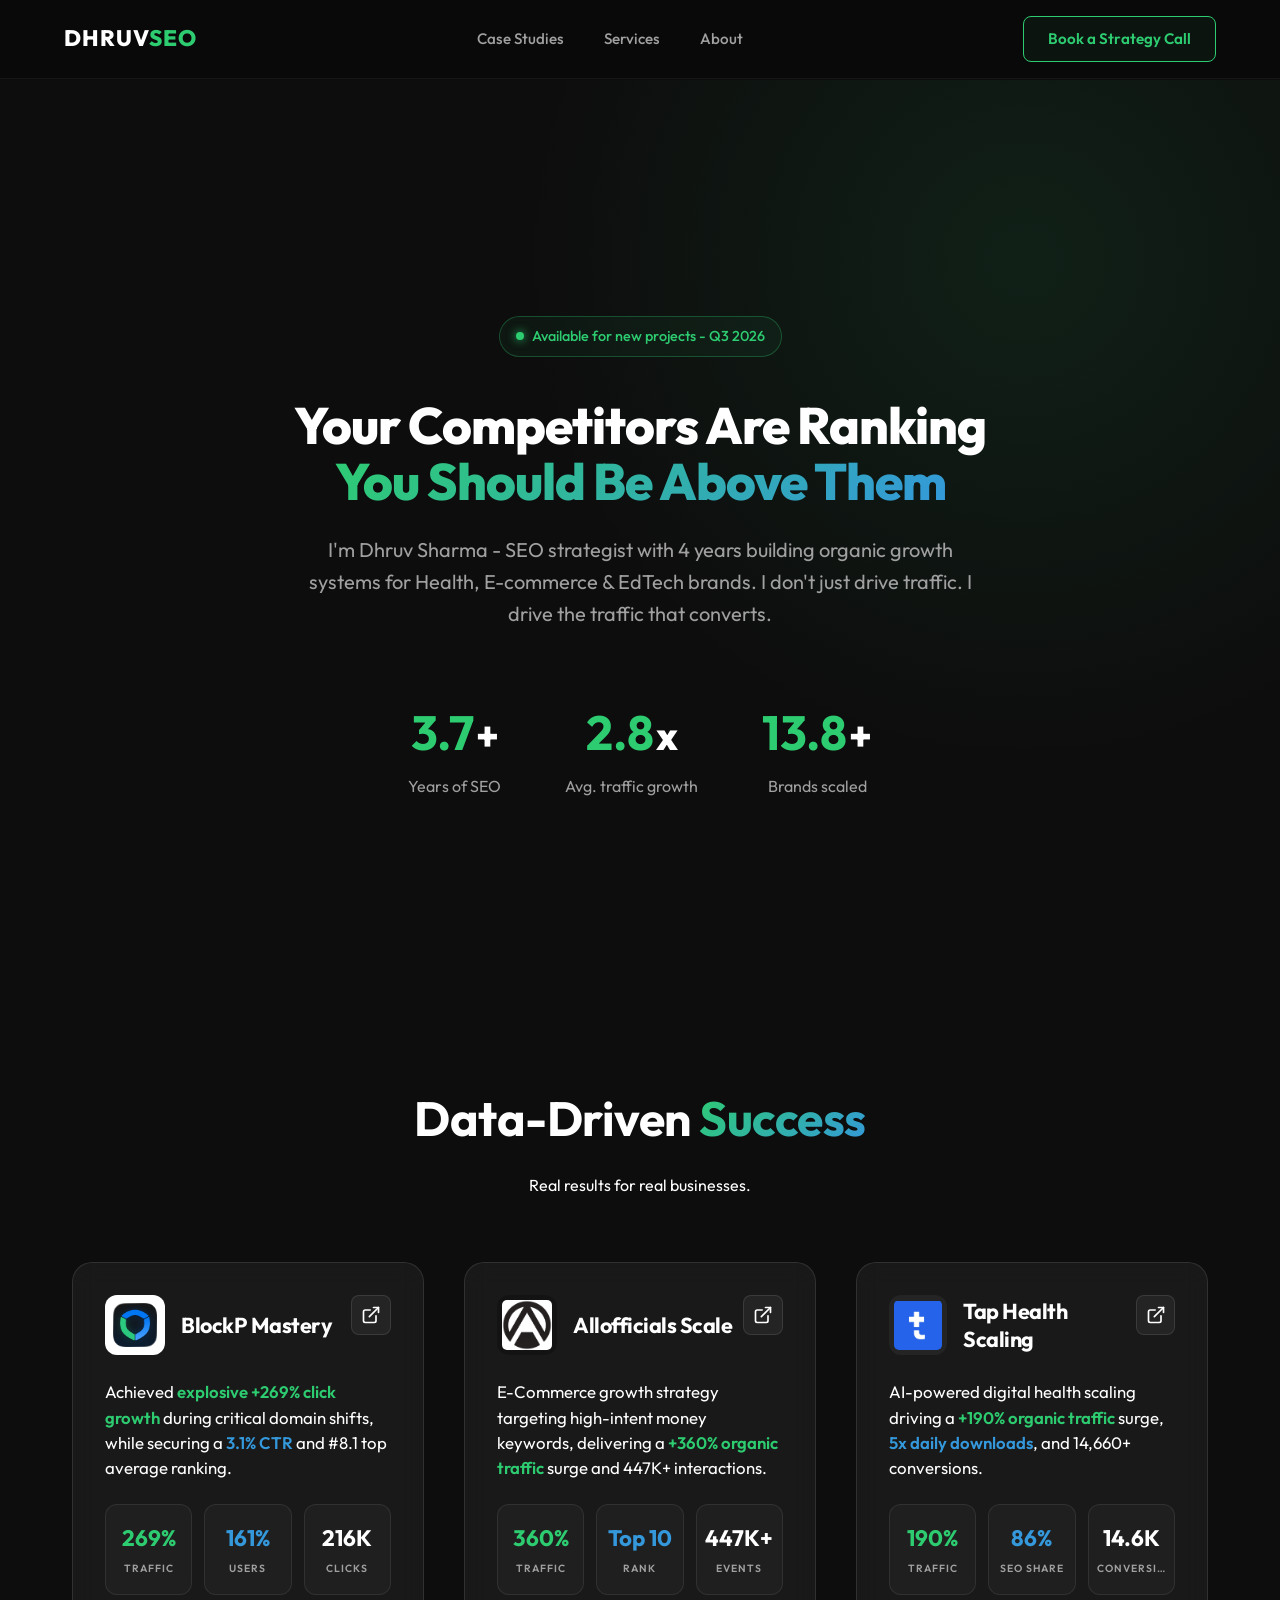
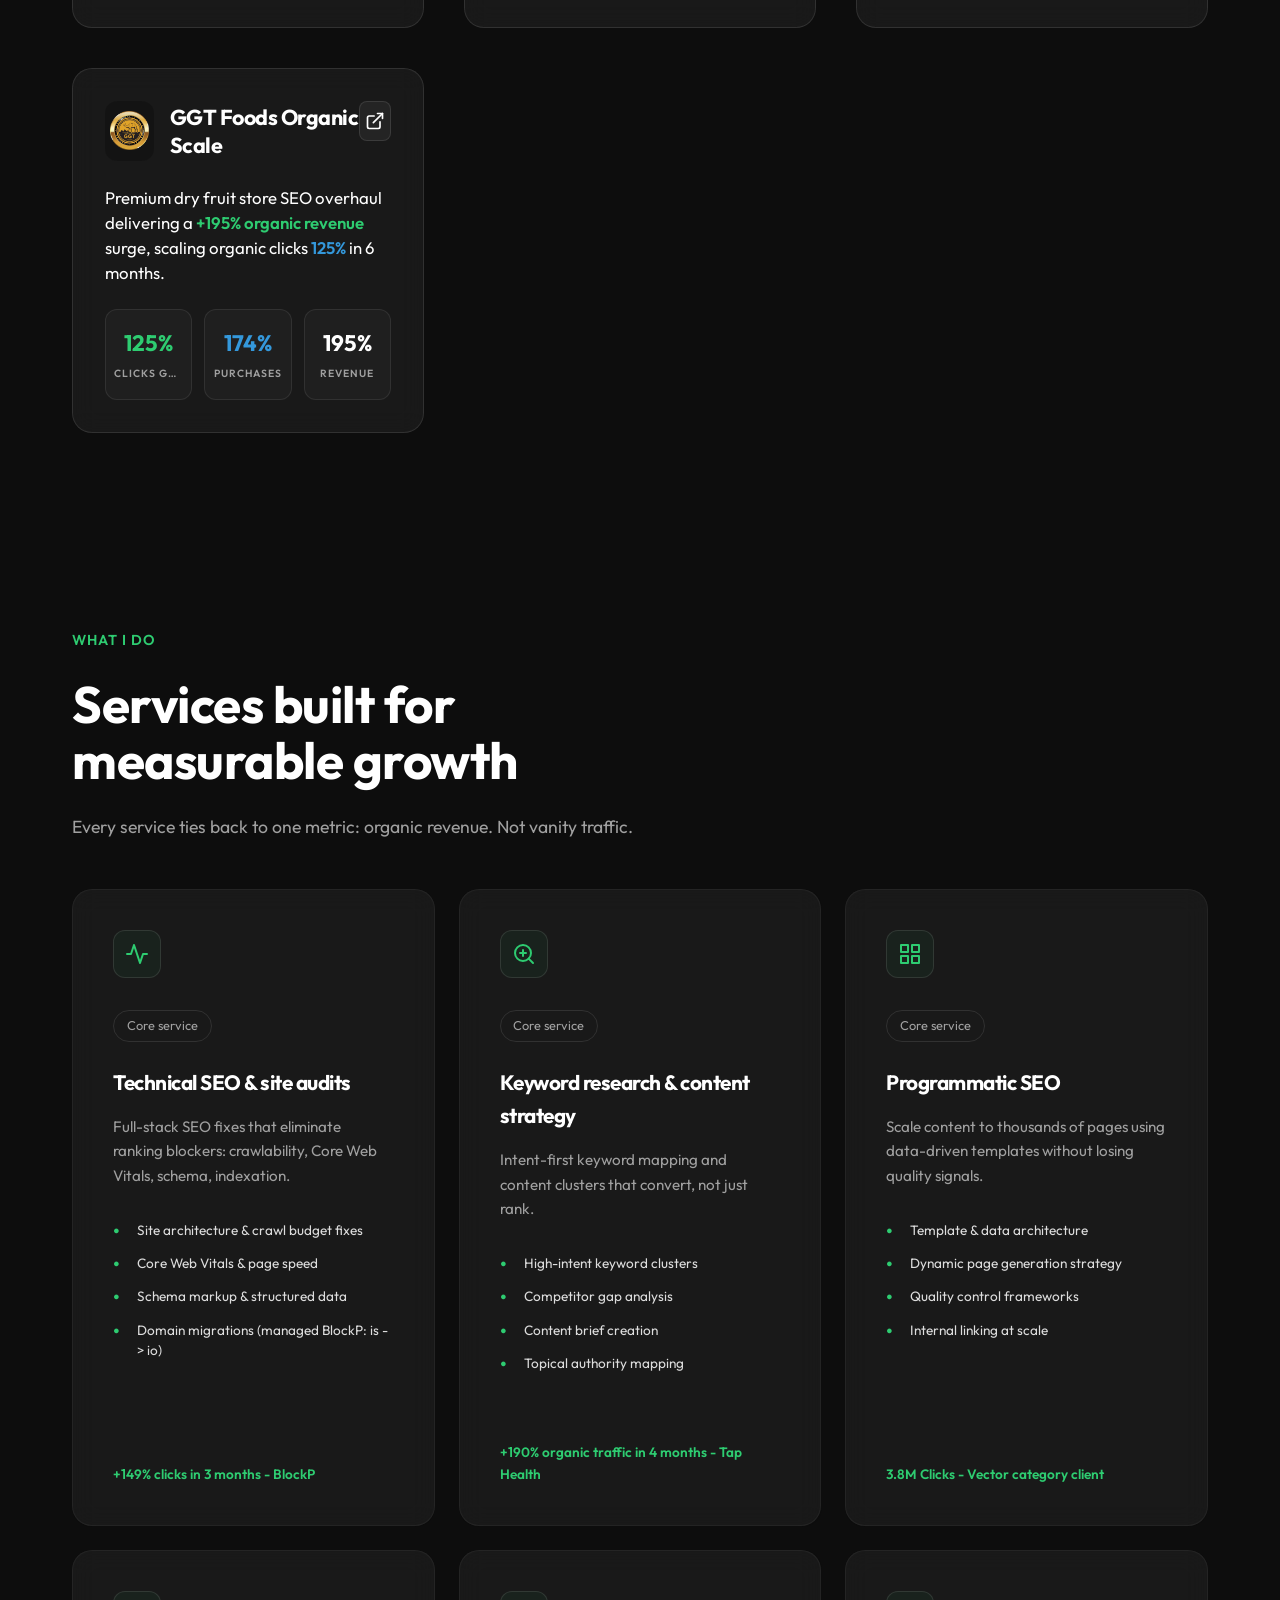
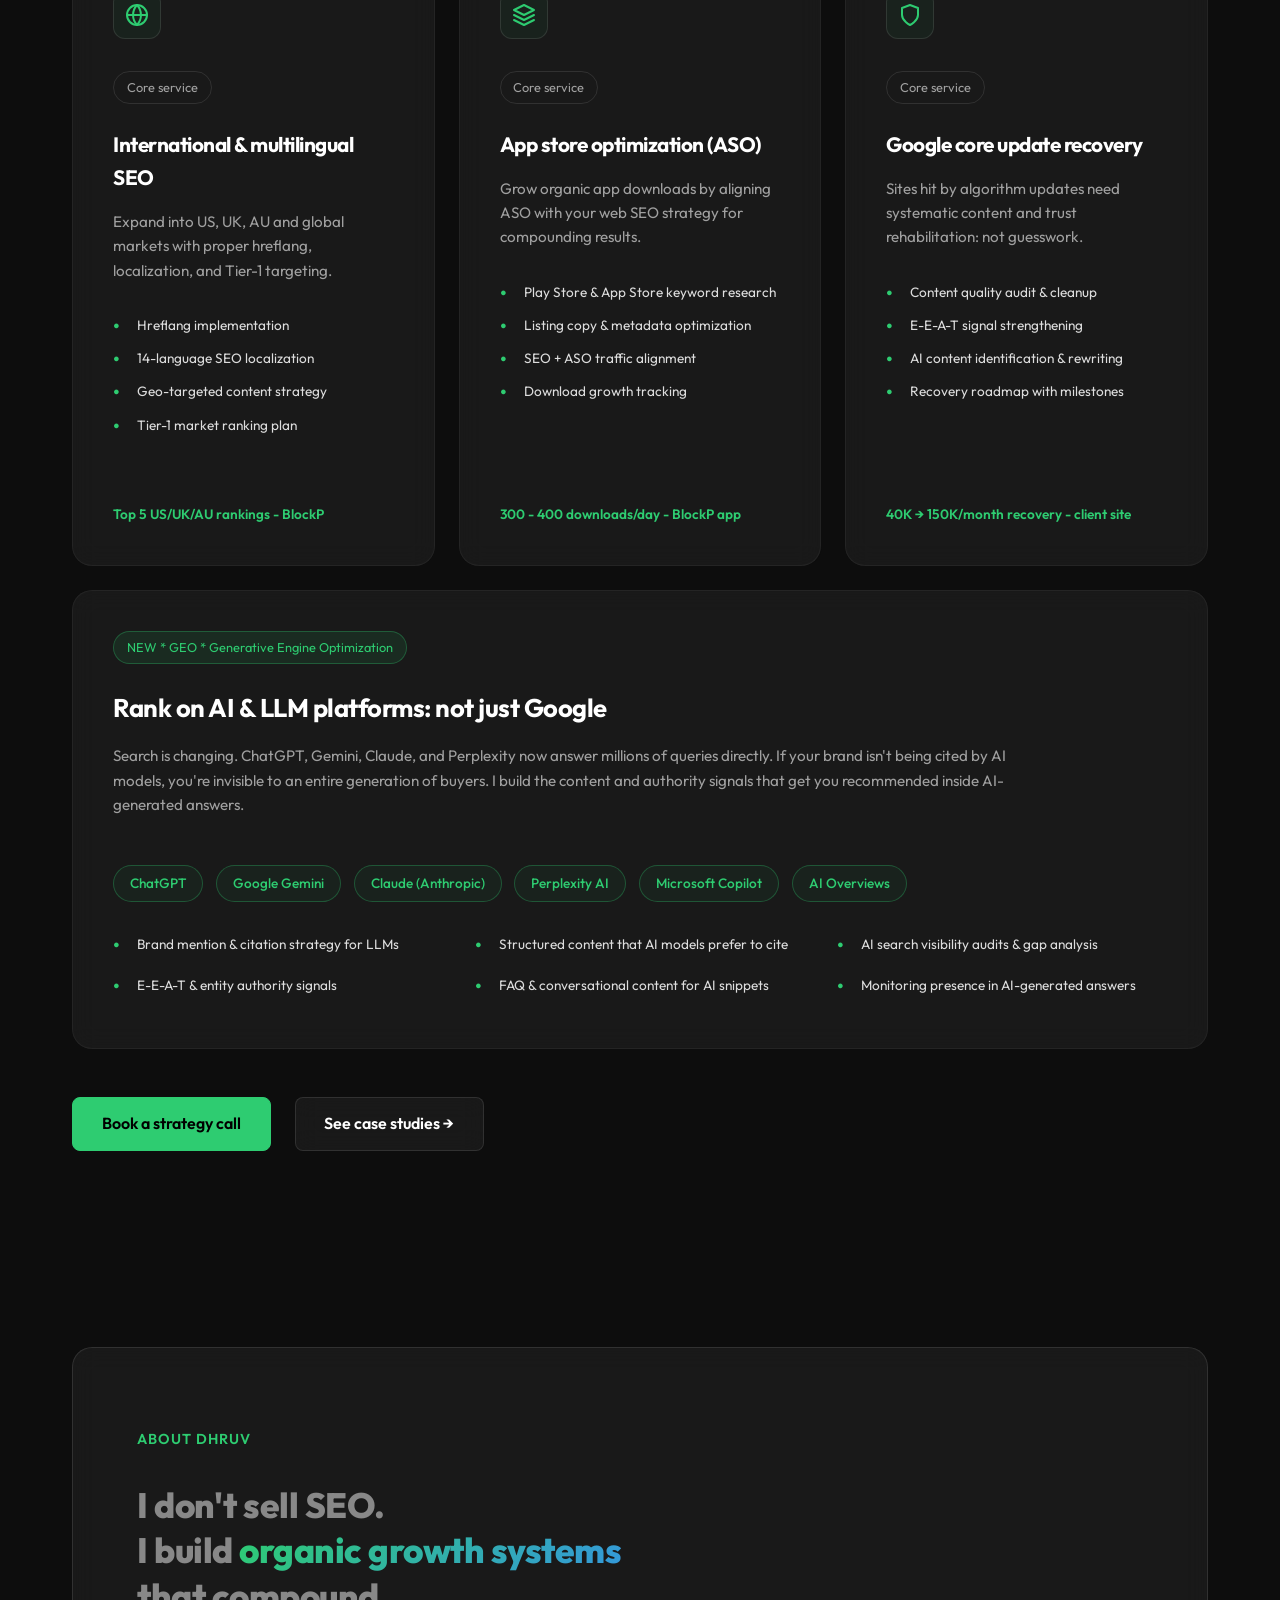
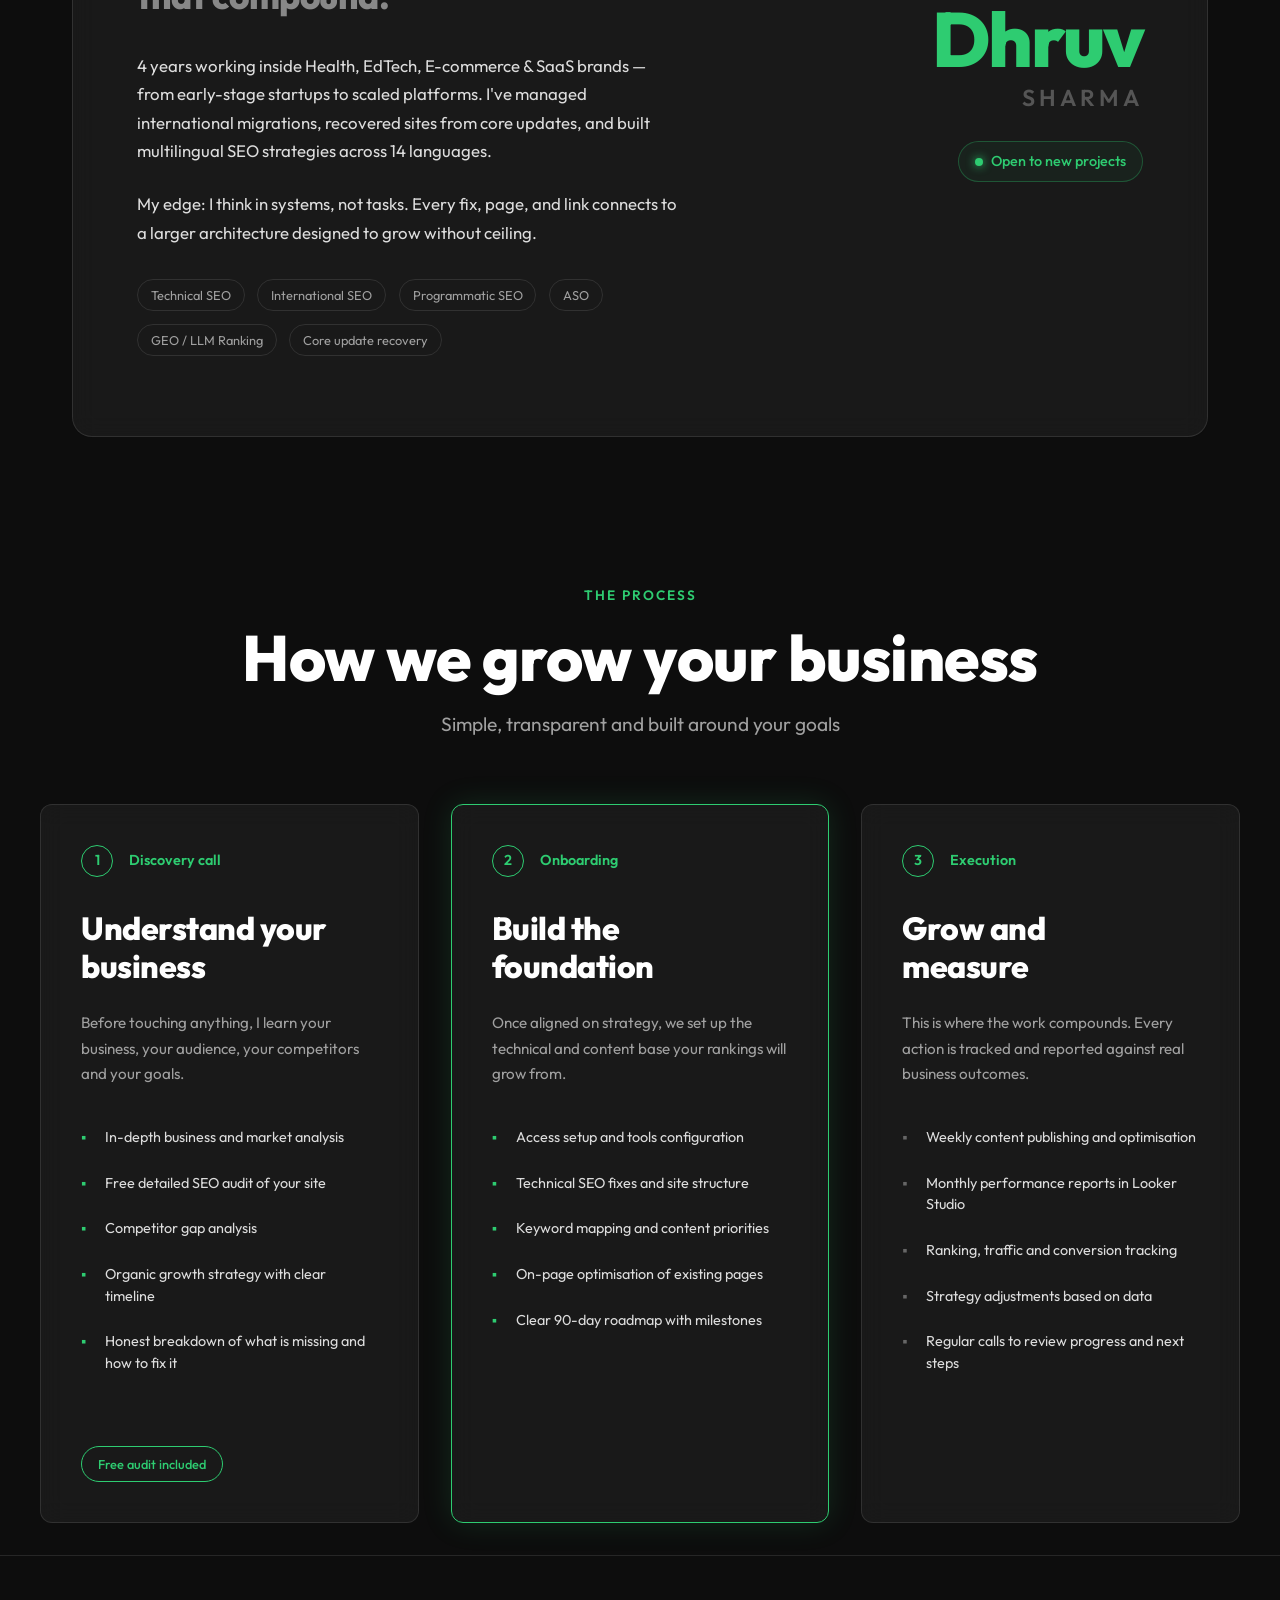
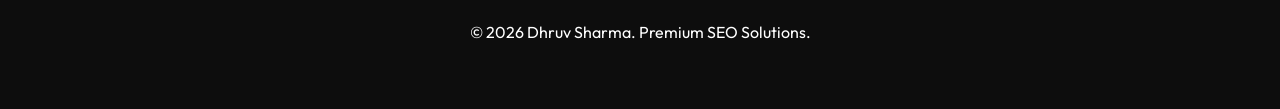
==== commit b9cd9f89: "Add files via upload" ====
--- a/Portfolio By AI/index.html
+++ b/Portfolio By AI/index.html
@@ -8,6 +8,27 @@
     <meta name="description"
         content="Dhruv Sharma is an expert SEO freelancer with 3.5+ years of experience in driving organic growth, achieving millions of impressions and thousands of clicks.">
     <link rel="stylesheet" href="style.css">
+    <!-- Google tag (gtag.js) -->
+    <script async src="https://www.googletagmanager.com/gtag/js?id=G-2NXP7V7Y64"></script>
+    <script>
+      window.dataLayer = window.dataLayer || [];
+      function gtag(){dataLayer.push(arguments);}
+      gtag('js', new Date());
+
+      gtag('config', 'G-2NXP7V7Y64');
+    </script>
+
+    <!-- Vercel Analytics -->
+    <script>
+      window.va = window.va || function () { (window.vaq = window.vaq || []).push(arguments); };
+    </script>
+    <script defer src="/_vercel/insights/script.js"></script>
+
+    <!-- Vercel Speed Insights -->
+    <script>
+      window.si = window.si || function () { (window.siq = window.siq || []).push(arguments); };
+    </script>
+    <script defer src="/_vercel/speed-insights/script.js"></script>
 </head>
 
 <body>
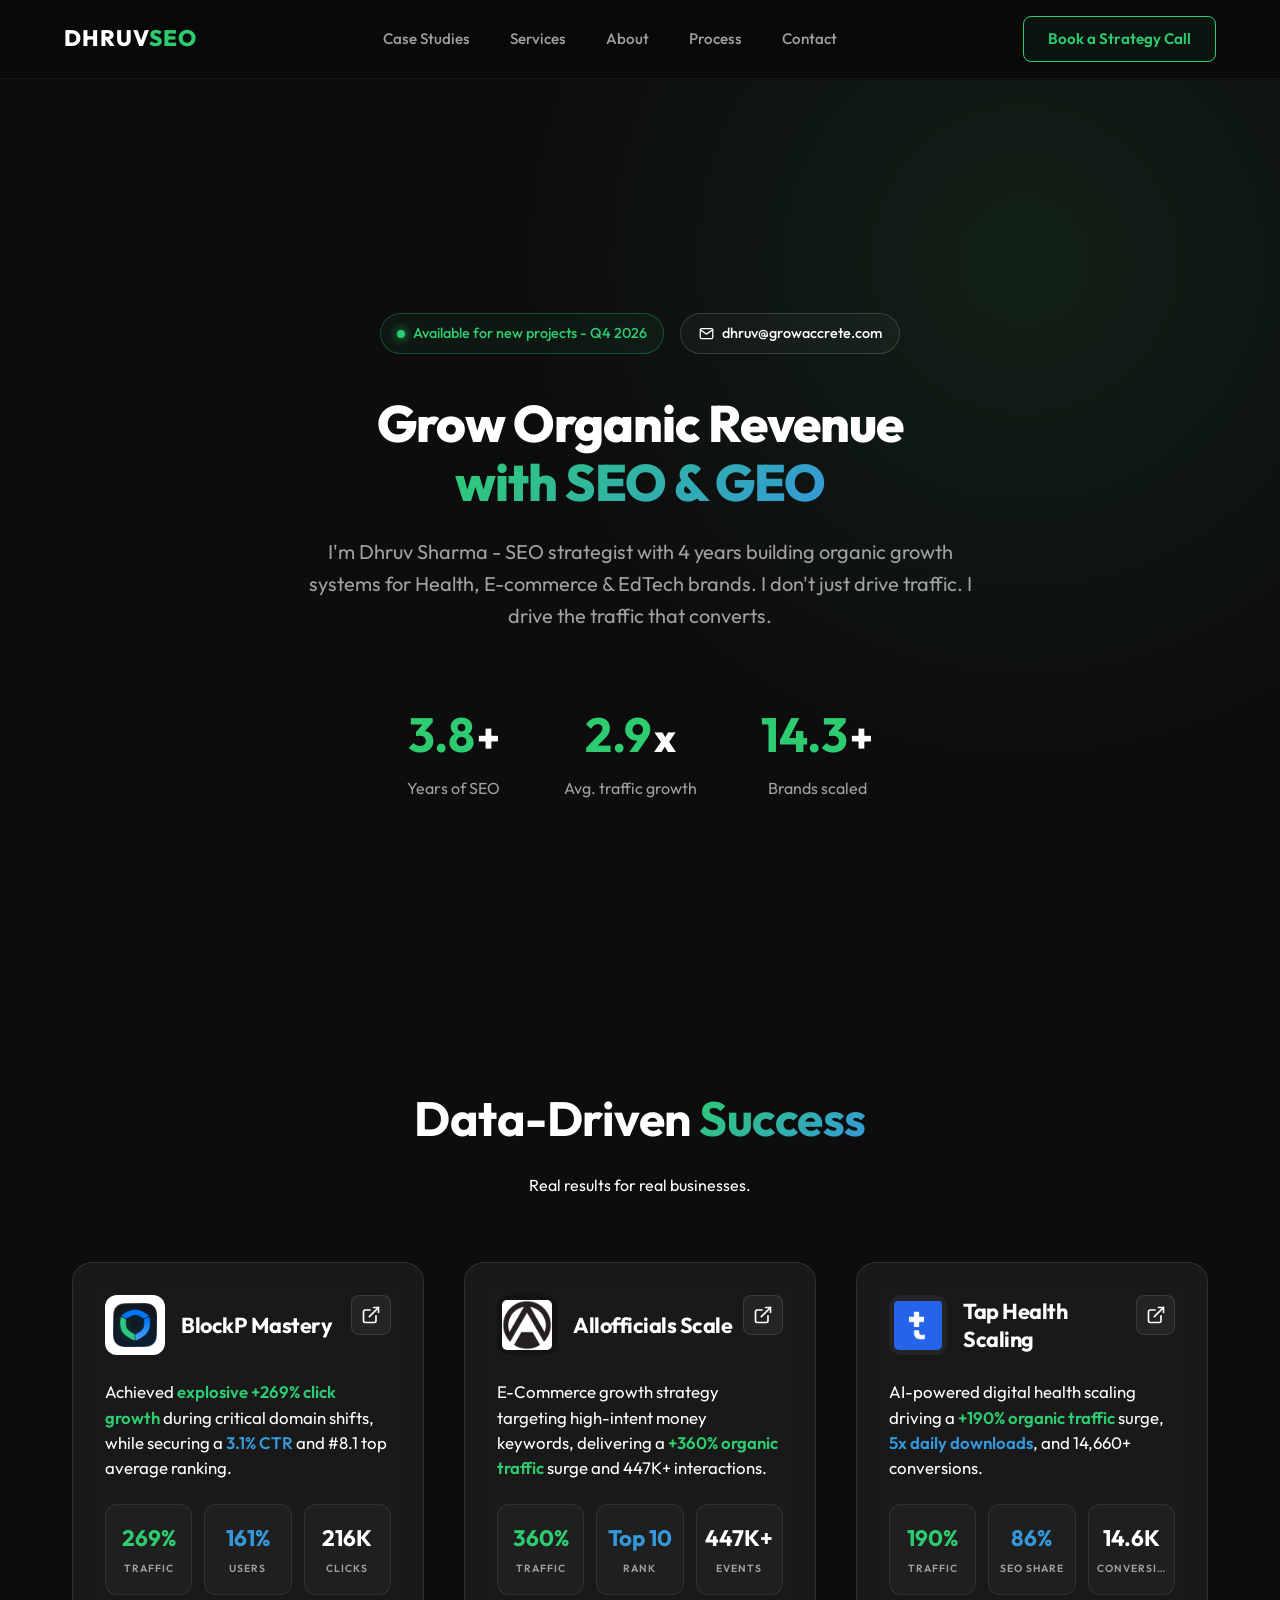
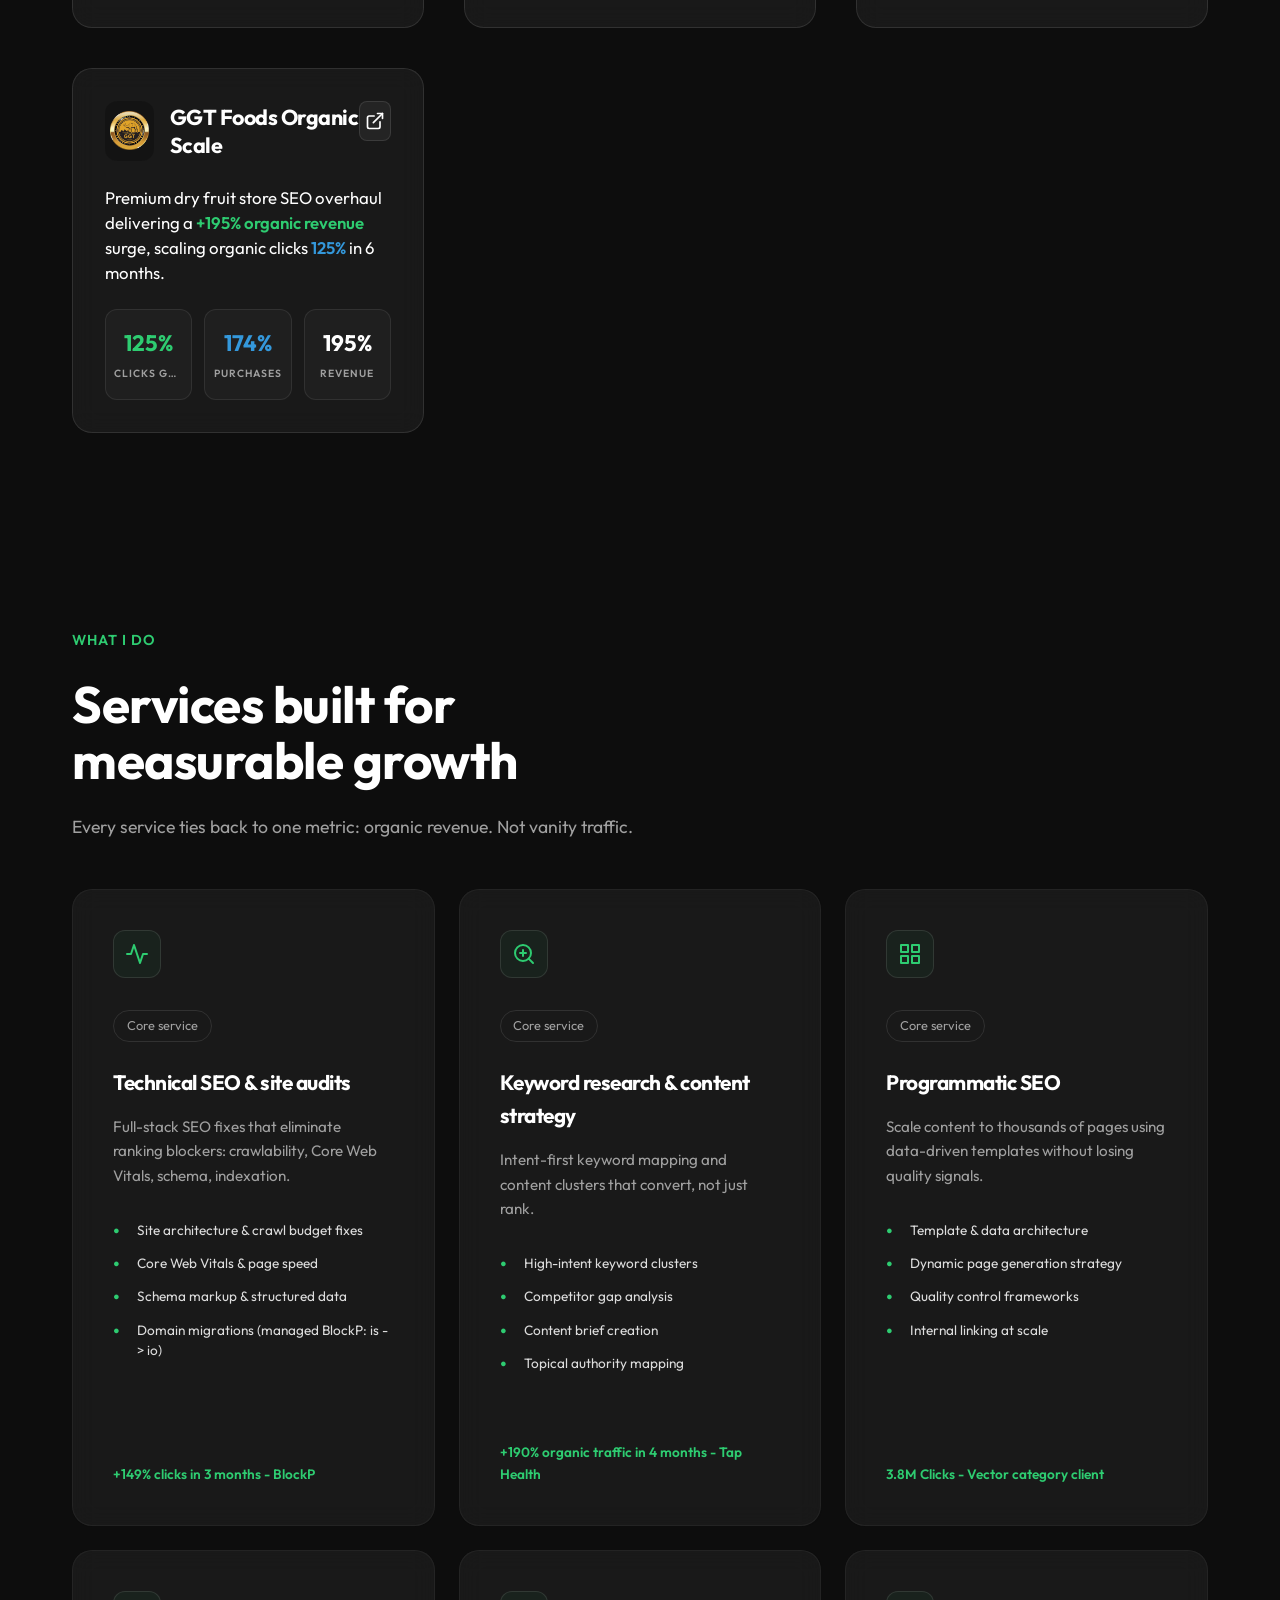
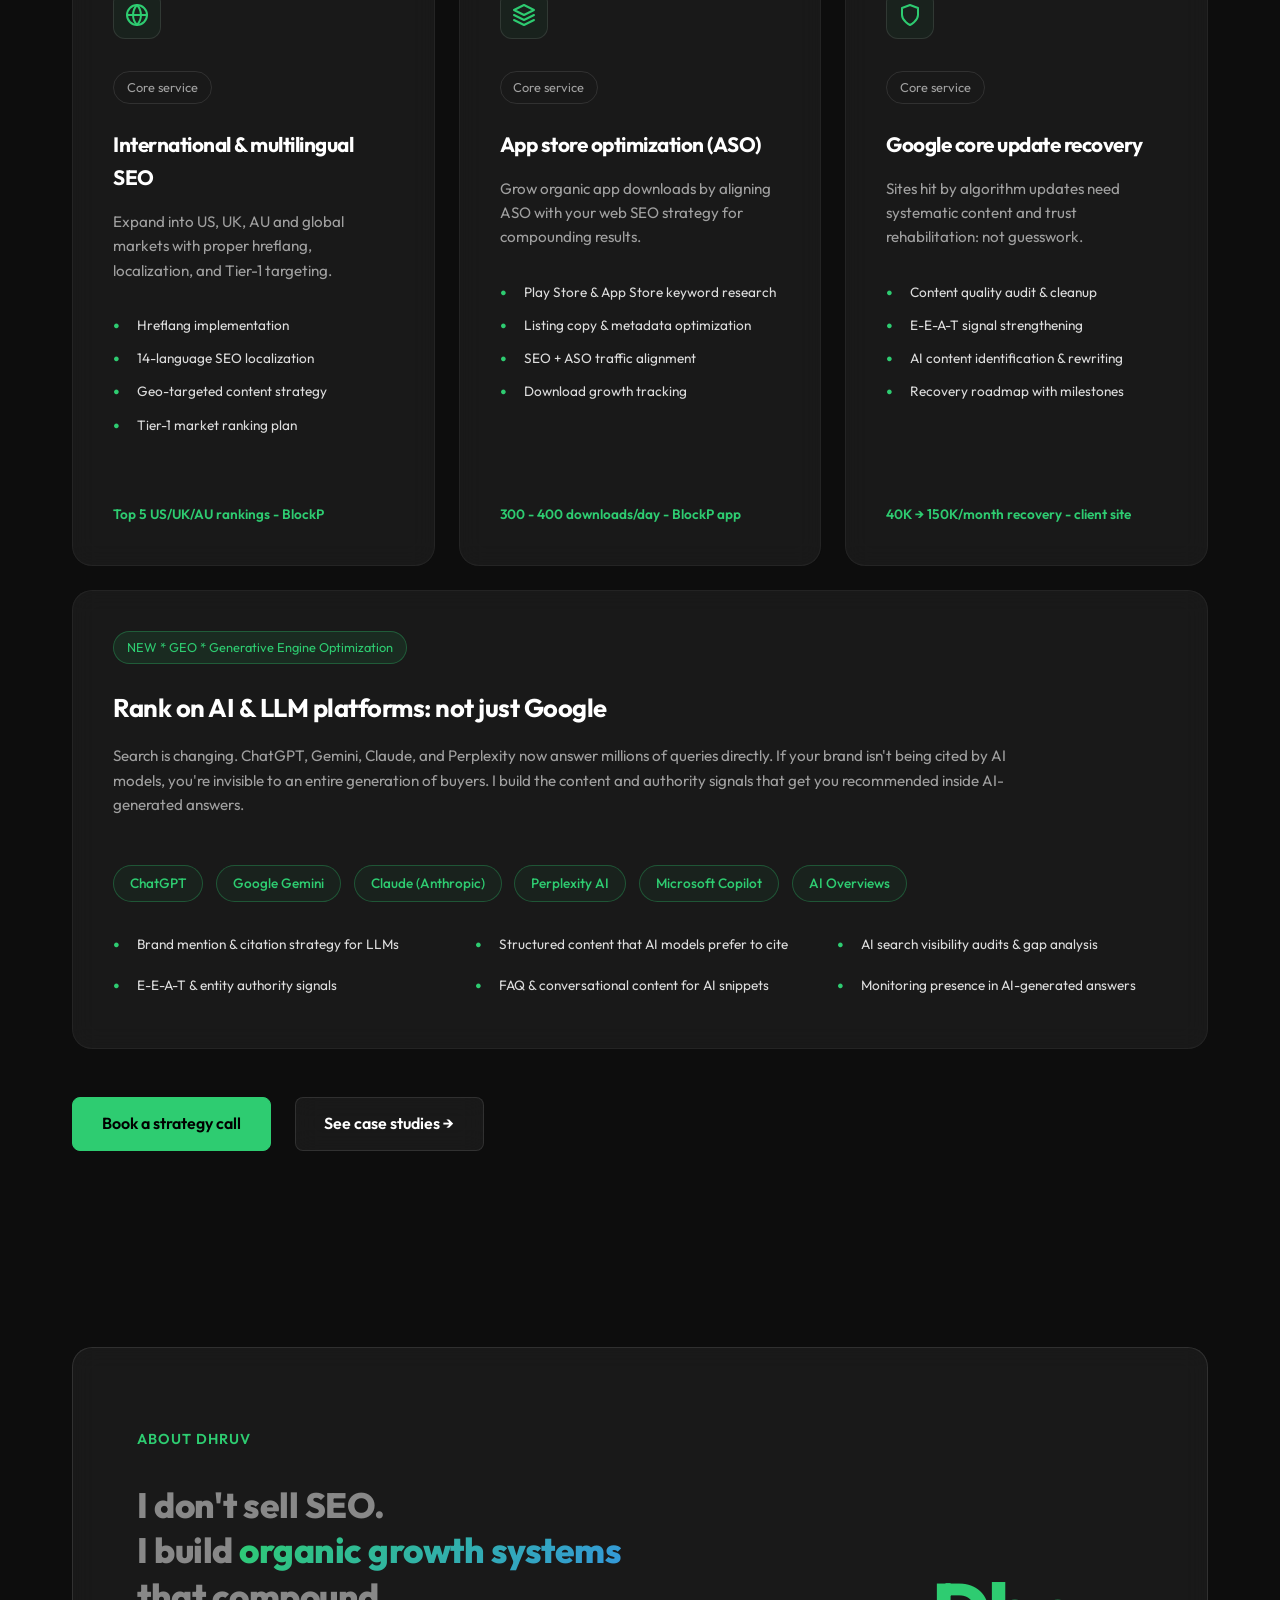
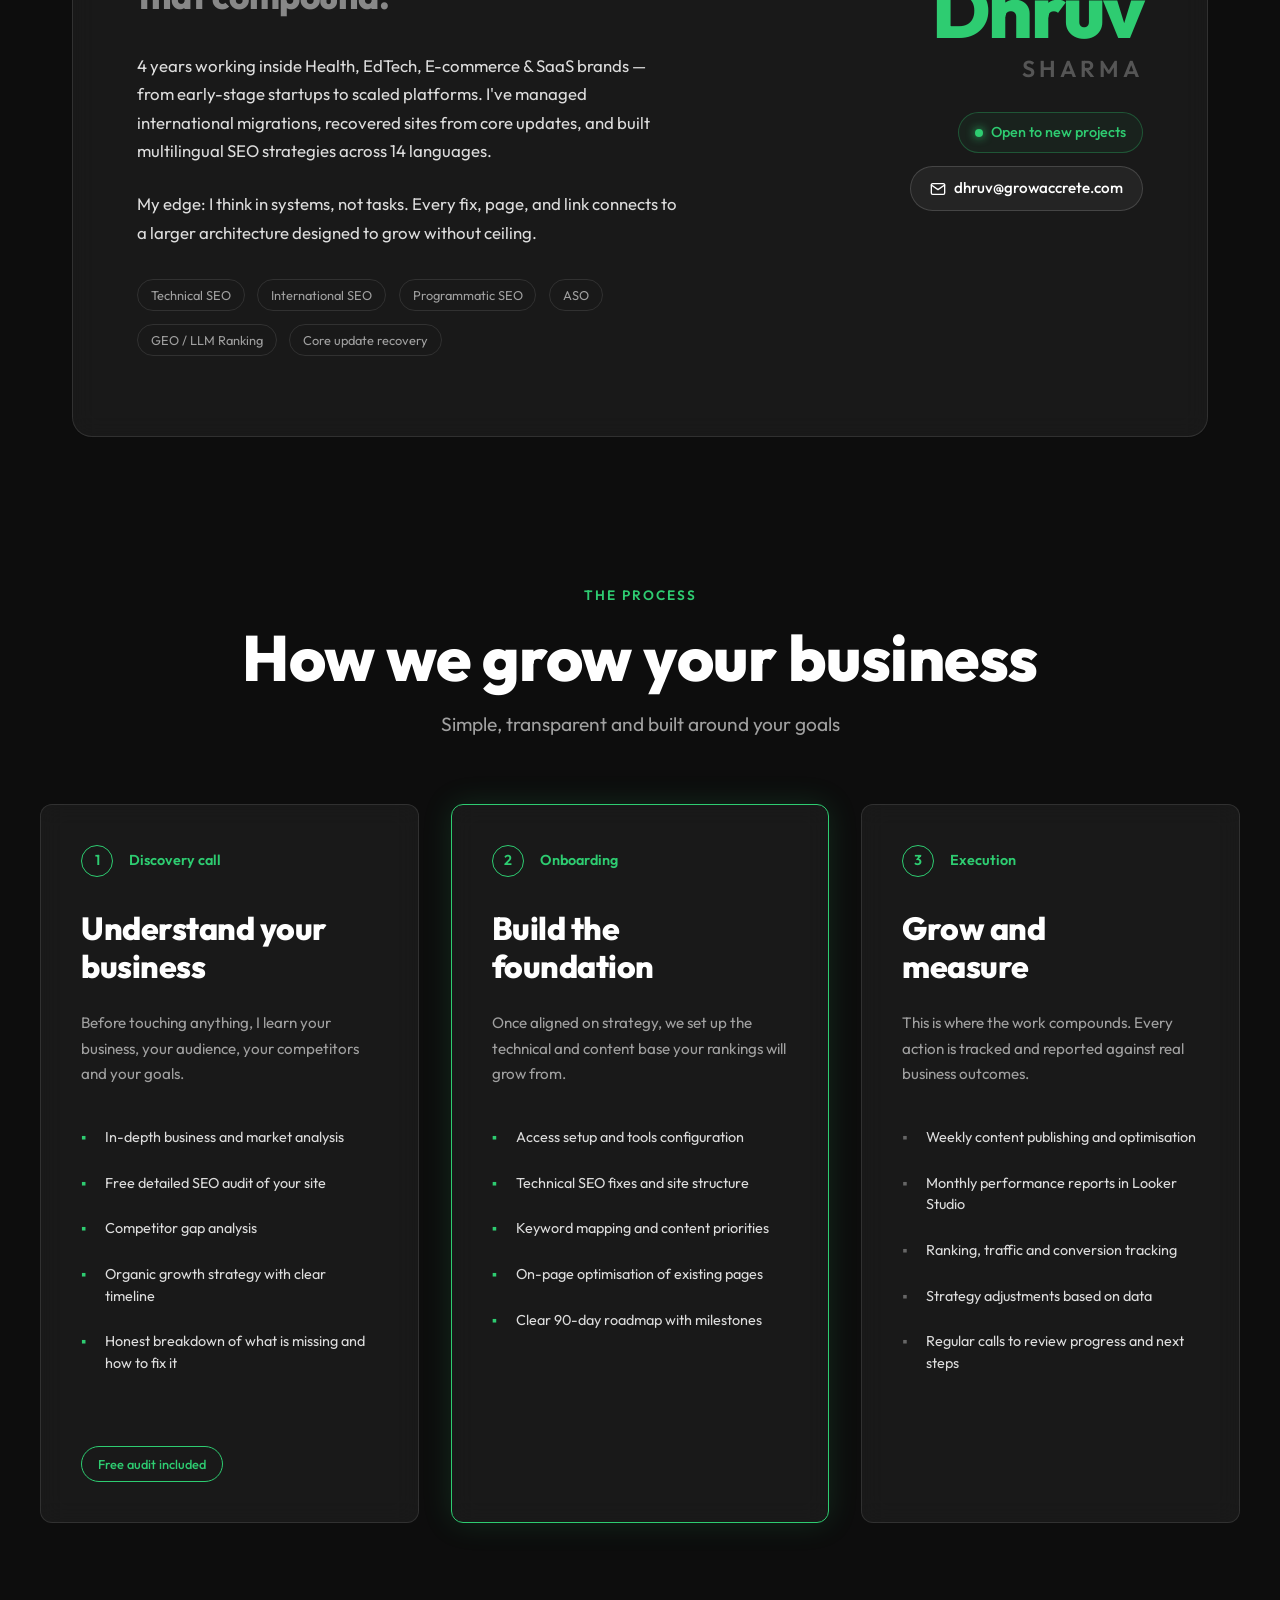
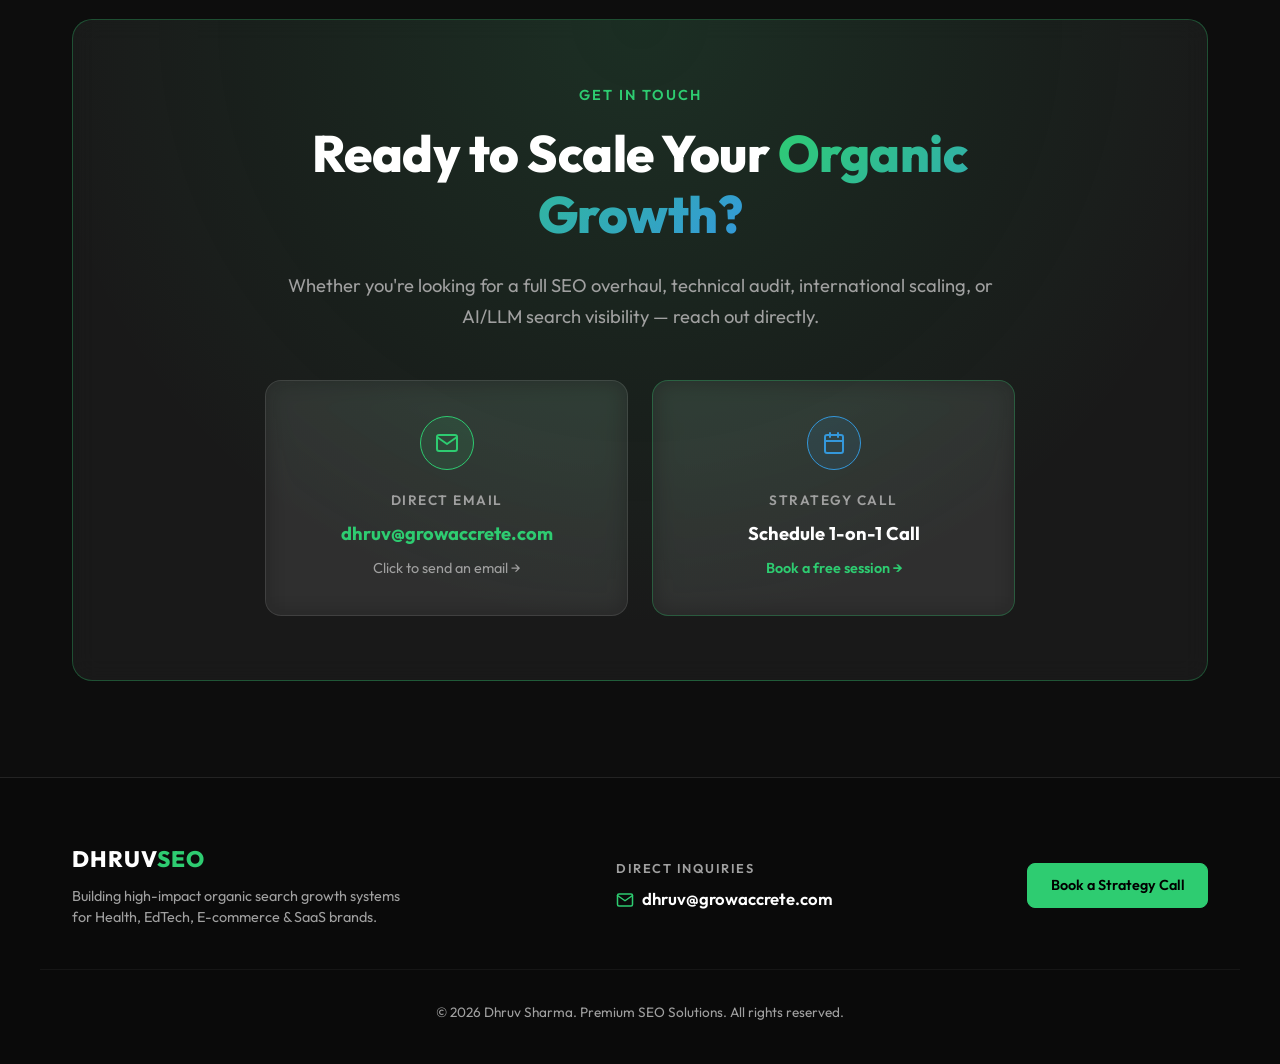
==== commit de5a5fbb: "Add files via upload" ====
--- a/Portfolio By AI/index.html
+++ b/Portfolio By AI/index.html
@@ -4,29 +4,29 @@
 <head>
     <meta charset="UTF-8">
     <meta name="viewport" content="width=device-width, initial-scale=1.0">
-    <title>Dhruv Sharma | Premium SEO Freelancer</title>
+    <title>Dhruv Sharma | SaaS &amp; E-commerce SEO Freelancer</title>
     <meta name="description"
-        content="Dhruv Sharma is an expert SEO freelancer with 3.5+ years of experience in driving organic growth, achieving millions of impressions and thousands of clicks.">
+        content="Dhruv Sharma is an expert SEO freelancer with 4+ years of experience in driving organic growth, achieving millions of impressions and thousands of clicks.">
     <link rel="stylesheet" href="style.css">
     <!-- Google tag (gtag.js) -->
     <script async src="https://www.googletagmanager.com/gtag/js?id=G-2NXP7V7Y64"></script>
     <script>
-      window.dataLayer = window.dataLayer || [];
-      function gtag(){dataLayer.push(arguments);}
-      gtag('js', new Date());
-
-      gtag('config', 'G-2NXP7V7Y64');
+        window.dataLayer = window.dataLayer || [];
+        function gtag() { dataLayer.push(arguments); }
+        gtag('js', new Date());
+
+        gtag('config', 'G-2NXP7V7Y64');
     </script>
 
     <!-- Vercel Analytics -->
     <script>
-      window.va = window.va || function () { (window.vaq = window.vaq || []).push(arguments); };
+        window.va = window.va || function () { (window.vaq = window.vaq || []).push(arguments); };
     </script>
     <script defer src="/_vercel/insights/script.js"></script>
 
     <!-- Vercel Speed Insights -->
     <script>
-      window.si = window.si || function () { (window.siq = window.siq || []).push(arguments); };
+        window.si = window.si || function () { (window.siq = window.siq || []).push(arguments); };
     </script>
     <script defer src="/_vercel/speed-insights/script.js"></script>
 </head>
@@ -40,6 +40,8 @@
             <a href="#portfolio">Case Studies</a>
             <a href="#services">Services</a>
             <a href="#about">About</a>
+            <a href="#process">Process</a>
+            <a href="#contact">Contact</a>
         </div>
         <a href="javascript:void(0)"
             onclick="Calendly.initPopupWidget({url: 'https://calendly.com/dhruvsharma0279'});return false;"
@@ -50,16 +52,28 @@
     <header class="hero" style="padding-top: 15vh;">
         <div class="container hero-content" style="text-align: center; margin: 0 auto; max-width: 1000px;">
             <div data-aos="fade-down"
-                style="display: inline-flex; align-items: center; padding: 0.5rem 1rem; border: 1px solid rgba(46, 204, 113, 0.3); border-radius: 50px; color: var(--primary-color); font-size: 0.9rem; font-weight: 500; margin-bottom: 2.5rem; background: rgba(46, 204, 113, 0.05);">
-                <span
-                    style="display: inline-block; width: 8px; height: 8px; background: var(--primary-color); border-radius: 50%; margin-right: 8px; box-shadow: 0 0 10px var(--primary-color);"></span>Available
-                for new projects - Q3 2026
+                style="display: flex; gap: 1rem; justify-content: center; align-items: center; flex-wrap: wrap; margin-bottom: 2.5rem;">
+                <div
+                    style="display: inline-flex; align-items: center; padding: 0.5rem 1rem; border: 1px solid rgba(46, 204, 113, 0.3); border-radius: 50px; color: var(--primary-color); font-size: 0.9rem; font-weight: 500; background: rgba(46, 204, 113, 0.05);">
+                    <span
+                        style="display: inline-block; width: 8px; height: 8px; background: var(--primary-color); border-radius: 50%; margin-right: 8px; box-shadow: 0 0 10px var(--primary-color);"></span>Available
+                    for new projects - Q4 2026
+                </div>
+                <a href="mailto:dhruv@growaccrete.com" class="email-pill-link"
+                    style="display: inline-flex; align-items: center; gap: 8px; padding: 0.5rem 1.1rem; border: 1px solid rgba(255, 255, 255, 0.15); border-radius: 50px; color: var(--text-main); font-size: 0.9rem; font-weight: 500; background: rgba(255, 255, 255, 0.03); text-decoration: none; transition: all 0.3s ease;">
+                    <svg width="15" height="15" viewBox="0 0 24 24" fill="none" stroke="currentColor" stroke-width="2"
+                        stroke-linecap="round" stroke-linejoin="round">
+                        <path d="M4 4h16c1.1 0 2 .9 2 2v12c0 1.1-.9 2-2 2H4c-1.1 0-2-.9-2-2V6c0-1.1.9-2 2-2z"></path>
+                        <polyline points="22,6 12,13 2,6"></polyline>
+                    </svg>
+                    dhruv@growaccrete.com
+                </a>
             </div>
 
             <h1 data-aos="fade-up"
-                style="font-size: clamp(2.5rem, 4vw, 4rem); line-height: 1.1; margin-bottom: 1.5rem; letter-spacing: -1px; font-weight: 800;">
-                Your Competitors Are Ranking <br>
-                <span class="gradient-text">You Should Be Above Them</span>
+                style="font-size: clamp(2.5rem, 4vw, 4rem); line-height: 1.15; margin-bottom: 1.5rem; letter-spacing: -1px; font-weight: 800;">
+                Grow Organic Revenue <br>
+                <span class="gradient-text">with SEO &amp; GEO</span>
             </h1>
 
             <p data-aos="fade-up"
@@ -249,7 +263,9 @@
                 </div>
 
                 <p class="project-description">
-                    Premium dry fruit store SEO overhaul delivering a <span class="highlight-green">+195% organic revenue</span> surge, scaling organic clicks <span class="highlight-blue">125%</span> in 6 months.
+                    Premium dry fruit store SEO overhaul delivering a <span class="highlight-green">+195% organic
+                        revenue</span> surge, scaling organic clicks <span class="highlight-blue">125%</span> in 6
+                    months.
                 </p>
 
                 <div class="stats-container">
@@ -496,10 +512,23 @@
                         style="color: #555; font-size: clamp(1.2rem, 1.8vw, 1.8rem); font-weight: 600; text-transform: uppercase; letter-spacing: 4px; display: block; text-align: right; margin-top: 0.5rem;">SHARMA</span>
                 </h2>
                 <div
-                    style="margin-top: 2rem; display: inline-flex; align-items: center; padding: 0.5rem 1rem; border: 1px solid rgba(46, 204, 113, 0.3); border-radius: 50px; color: var(--primary-color); font-size: 0.9rem; font-weight: 500; background: rgba(46, 204, 113, 0.05);">
-                    <span
-                        style="display: inline-block; width: 8px; height: 8px; background: var(--primary-color); border-radius: 50%; margin-right: 8px; box-shadow: 0 0 10px var(--primary-color);"></span>Open
-                    to new projects
+                    style="margin-top: 2rem; display: flex; flex-direction: column; align-items: flex-end; gap: 0.8rem;">
+                    <div
+                        style="display: inline-flex; align-items: center; padding: 0.5rem 1rem; border: 1px solid rgba(46, 204, 113, 0.3); border-radius: 50px; color: var(--primary-color); font-size: 0.9rem; font-weight: 500; background: rgba(46, 204, 113, 0.05);">
+                        <span
+                            style="display: inline-block; width: 8px; height: 8px; background: var(--primary-color); border-radius: 50%; margin-right: 8px; box-shadow: 0 0 10px var(--primary-color);"></span>Open
+                        to new projects
+                    </div>
+                    <a href="mailto:dhruv@growaccrete.com" class="email-pill-link"
+                        style="display: inline-flex; align-items: center; gap: 8px; color: #fff; text-decoration: none; font-size: 0.95rem; font-weight: 500; padding: 0.6rem 1.2rem; border-radius: 50px; background: rgba(255, 255, 255, 0.05); border: 1px solid rgba(255, 255, 255, 0.15); transition: all 0.3s ease;">
+                        <svg width="16" height="16" viewBox="0 0 24 24" fill="none" stroke="currentColor"
+                            stroke-width="2" stroke-linecap="round" stroke-linejoin="round">
+                            <path d="M4 4h16c1.1 0 2 .9 2 2v12c0 1.1-.9 2-2 2H4c-1.1 0-2-.9-2-2V6c0-1.1.9-2 2-2z">
+                            </path>
+                            <polyline points="22,6 12,13 2,6"></polyline>
+                        </svg>
+                        dhruv@growaccrete.com
+                    </a>
                 </div>
             </div>
         </div>
@@ -536,23 +565,28 @@
                     <li
                         style="position: relative; padding-left: 1.5rem; margin-bottom: 1.5rem; font-size: 0.9rem; color: #ddd; line-height: 1.5;">
                         <span style="color: var(--primary-color); position: absolute; left: 0;">▪</span> In-depth
-                        business and market analysis</li>
+                        business and market analysis
+                    </li>
                     <li
                         style="position: relative; padding-left: 1.5rem; margin-bottom: 1.5rem; font-size: 0.9rem; color: #ddd; line-height: 1.5;">
                         <span style="color: var(--primary-color); position: absolute; left: 0;">▪</span> Free detailed
-                        SEO audit of your site</li>
+                        SEO audit of your site
+                    </li>
                     <li
                         style="position: relative; padding-left: 1.5rem; margin-bottom: 1.5rem; font-size: 0.9rem; color: #ddd; line-height: 1.5;">
                         <span style="color: var(--primary-color); position: absolute; left: 0;">▪</span> Competitor gap
-                        analysis</li>
+                        analysis
+                    </li>
                     <li
                         style="position: relative; padding-left: 1.5rem; margin-bottom: 1.5rem; font-size: 0.9rem; color: #ddd; line-height: 1.5;">
                         <span style="color: var(--primary-color); position: absolute; left: 0;">▪</span> Organic growth
-                        strategy with clear timeline</li>
+                        strategy with clear timeline
+                    </li>
                     <li
                         style="position: relative; padding-left: 1.5rem; margin-bottom: 1.5rem; font-size: 0.9rem; color: #ddd; line-height: 1.5;">
                         <span style="color: var(--primary-color); position: absolute; left: 0;">▪</span> Honest
-                        breakdown of what is missing and how to fix it</li>
+                        breakdown of what is missing and how to fix it
+                    </li>
                 </ul>
                 <div style="margin-top: auto; padding-top: 1rem;">
                     <span
@@ -577,23 +611,28 @@
                     <li
                         style="position: relative; padding-left: 1.5rem; margin-bottom: 1.5rem; font-size: 0.9rem; color: #ddd; line-height: 1.5;">
                         <span style="color: var(--primary-color); position: absolute; left: 0;">▪</span> Access setup
-                        and tools configuration</li>
+                        and tools configuration
+                    </li>
                     <li
                         style="position: relative; padding-left: 1.5rem; margin-bottom: 1.5rem; font-size: 0.9rem; color: #ddd; line-height: 1.5;">
                         <span style="color: var(--primary-color); position: absolute; left: 0;">▪</span> Technical SEO
-                        fixes and site structure</li>
+                        fixes and site structure
+                    </li>
                     <li
                         style="position: relative; padding-left: 1.5rem; margin-bottom: 1.5rem; font-size: 0.9rem; color: #ddd; line-height: 1.5;">
                         <span style="color: var(--primary-color); position: absolute; left: 0;">▪</span> Keyword mapping
-                        and content priorities</li>
+                        and content priorities
+                    </li>
                     <li
                         style="position: relative; padding-left: 1.5rem; margin-bottom: 1.5rem; font-size: 0.9rem; color: #ddd; line-height: 1.5;">
                         <span style="color: var(--primary-color); position: absolute; left: 0;">▪</span> On-page
-                        optimisation of existing pages</li>
+                        optimisation of existing pages
+                    </li>
                     <li
                         style="position: relative; padding-left: 1.5rem; margin-bottom: 1.5rem; font-size: 0.9rem; color: #ddd; line-height: 1.5;">
                         <span style="color: var(--primary-color); position: absolute; left: 0;">▪</span> Clear 90-day
-                        roadmap with milestones</li>
+                        roadmap with milestones
+                    </li>
                 </ul>
             </div>
 
@@ -613,32 +652,129 @@
                     <li
                         style="position: relative; padding-left: 1.5rem; margin-bottom: 1.5rem; font-size: 0.9rem; color: #ddd; line-height: 1.5;">
                         <span style="color: #666; position: absolute; left: 0;">▪</span> Weekly content publishing and
-                        optimisation</li>
+                        optimisation
+                    </li>
                     <li
                         style="position: relative; padding-left: 1.5rem; margin-bottom: 1.5rem; font-size: 0.9rem; color: #ddd; line-height: 1.5;">
                         <span style="color: #666; position: absolute; left: 0;">▪</span> Monthly performance reports in
-                        Looker Studio</li>
+                        Looker Studio
+                    </li>
                     <li
                         style="position: relative; padding-left: 1.5rem; margin-bottom: 1.5rem; font-size: 0.9rem; color: #ddd; line-height: 1.5;">
                         <span style="color: #666; position: absolute; left: 0;">▪</span> Ranking, traffic and conversion
-                        tracking</li>
+                        tracking
+                    </li>
                     <li
                         style="position: relative; padding-left: 1.5rem; margin-bottom: 1.5rem; font-size: 0.9rem; color: #ddd; line-height: 1.5;">
                         <span style="color: #666; position: absolute; left: 0;">▪</span> Strategy adjustments based on
-                        data</li>
+                        data
+                    </li>
                     <li
                         style="position: relative; padding-left: 1.5rem; margin-bottom: 1.5rem; font-size: 0.9rem; color: #ddd; line-height: 1.5;">
                         <span style="color: #666; position: absolute; left: 0;">▪</span> Regular calls to review
-                        progress and next steps</li>
+                        progress and next steps
+                    </li>
                 </ul>
             </div>
 
         </div>
     </section>
 
+    <!-- Contact Section -->
+    <section id="contact" class="container" style="padding-top: 4rem; padding-bottom: 6rem;">
+        <div class="glass" data-aos="fade-up"
+            style="padding: 4rem 3rem; text-align: center; border: 1px solid rgba(46, 204, 113, 0.3); background: radial-gradient(circle at 50% 0%, rgba(46, 204, 113, 0.12), transparent 70%), var(--card-bg);">
+            <div style="max-width: 750px; margin: 0 auto;">
+                <p
+                    style="color: var(--primary-color); font-weight: 600; font-size: 0.9rem; text-transform: uppercase; letter-spacing: 2px; margin-bottom: 1rem;">
+                    GET IN TOUCH</p>
+                <h2
+                    style="font-size: clamp(2.2rem, 4vw, 3.5rem); line-height: 1.2; margin-bottom: 1.5rem; font-weight: 800;">
+                    Ready to Scale Your <span class="gradient-text">Organic Growth?</span>
+                </h2>
+                <p style="color: var(--text-dim); font-size: 1.15rem; line-height: 1.7; margin-bottom: 3rem;">
+                    Whether you're looking for a full SEO overhaul, technical audit, international scaling, or AI/LLM
+                    search visibility — reach out directly.
+                </p>
+
+                <div
+                    style="display: flex; gap: 1.5rem; justify-content: center; flex-wrap: wrap; align-items: stretch;">
+                    <!-- Email Card -->
+                    <a href="mailto:dhruv@growaccrete.com" class="contact-channel-box glass"
+                        style="flex: 1; min-width: 280px; max-width: 380px; padding: 2.2rem 1.8rem; border-radius: 16px; border: 1px solid rgba(255, 255, 255, 0.1); text-decoration: none; color: #fff; display: flex; flex-direction: column; align-items: center; text-align: center; transition: all 0.3s ease;">
+                        <div
+                            style="width: 54px; height: 54px; border-radius: 50%; background: rgba(46, 204, 113, 0.1); border: 1px solid var(--primary-color); display: flex; align-items: center; justify-content: center; color: var(--primary-color); margin-bottom: 1.2rem;">
+                            <svg width="24" height="24" viewBox="0 0 24 24" fill="none" stroke="currentColor"
+                                stroke-width="2" stroke-linecap="round" stroke-linejoin="round">
+                                <path d="M4 4h16c1.1 0 2 .9 2 2v12c0 1.1-.9 2-2 2H4c-1.1 0-2-.9-2-2V6c0-1.1.9-2 2-2z">
+                                </path>
+                                <polyline points="22,6 12,13 2,6"></polyline>
+                            </svg>
+                        </div>
+                        <span
+                            style="font-size: 0.85rem; text-transform: uppercase; letter-spacing: 1.5px; color: var(--text-dim); margin-bottom: 0.5rem; font-weight: 600;">Direct
+                            Email</span>
+                        <strong
+                            style="font-size: 1.15rem; color: var(--primary-color); margin-bottom: 0.5rem; word-break: break-all;">dhruv@growaccrete.com</strong>
+                        <span style="font-size: 0.9rem; color: var(--text-dim); margin-top: auto;">Click to send an
+                            email &rarr;</span>
+                    </a>
+
+                    <!-- Calendly Strategy Call Card -->
+                    <div onclick="Calendly.initPopupWidget({url: 'https://calendly.com/dhruvsharma0279'});return false;"
+                        class="contact-channel-box glass"
+                        style="flex: 1; min-width: 280px; max-width: 380px; padding: 2.2rem 1.8rem; border-radius: 16px; border: 1px solid rgba(46, 204, 113, 0.3); text-decoration: none; color: #fff; display: flex; flex-direction: column; align-items: center; text-align: center; cursor: pointer; transition: all 0.3s ease;">
+                        <div
+                            style="width: 54px; height: 54px; border-radius: 50%; background: rgba(52, 152, 219, 0.1); border: 1px solid var(--secondary-color); display: flex; align-items: center; justify-content: center; color: var(--secondary-color); margin-bottom: 1.2rem;">
+                            <svg width="24" height="24" viewBox="0 0 24 24" fill="none" stroke="currentColor"
+                                stroke-width="2" stroke-linecap="round" stroke-linejoin="round">
+                                <rect x="3" y="4" width="18" height="18" rx="2" ry="2"></rect>
+                                <line x1="16" y1="2" x2="16" y2="6"></line>
+                                <line x1="8" y1="2" x2="8" y2="6"></line>
+                                <line x1="3" y1="10" x2="21" y2="10"></line>
+                            </svg>
+                        </div>
+                        <span
+                            style="font-size: 0.85rem; text-transform: uppercase; letter-spacing: 1.5px; color: var(--text-dim); margin-bottom: 0.5rem; font-weight: 600;">Strategy
+                            Call</span>
+                        <strong style="font-size: 1.15rem; color: #fff; margin-bottom: 0.5rem;">Schedule 1-on-1
+                            Call</strong>
+                        <span
+                            style="font-size: 0.9rem; color: var(--primary-color); font-weight: 600; margin-top: auto;">Book
+                            a free session &rarr;</span>
+                    </div>
+                </div>
+            </div>
+        </div>
+    </section>
+
     <!-- Footer -->
-    <footer style="padding: 4rem 0; text-align: center; border-top: 1px solid rgba(255, 255, 255, 0.1);">
-        <p>&copy; 2026 Dhruv Sharma. Premium SEO Solutions.</p>
+    <footer class="site-footer">
+        <div class="container footer-content">
+            <div class="footer-brand">
+                <a href="#" class="nav-brand">DHRUV<span>SEO</span></a>
+                <p>Building high-impact organic search growth systems for Health, EdTech, E-commerce & SaaS brands.</p>
+            </div>
+            <div class="footer-contact">
+                <span class="footer-heading">Direct Inquiries</span>
+                <a href="mailto:dhruv@growaccrete.com" class="footer-email-link">
+                    <svg width="18" height="18" viewBox="0 0 24 24" fill="none" stroke="currentColor" stroke-width="2"
+                        stroke-linecap="round" stroke-linejoin="round">
+                        <path d="M4 4h16c1.1 0 2 .9 2 2v12c0 1.1-.9 2-2 2H4c-1.1 0-2-.9-2-2V6c0-1.1.9-2 2-2z"></path>
+                        <polyline points="22,6 12,13 2,6"></polyline>
+                    </svg>
+                    dhruv@growaccrete.com
+                </a>
+            </div>
+            <div class="footer-actions">
+                <a href="javascript:void(0)"
+                    onclick="Calendly.initPopupWidget({url: 'https://calendly.com/dhruvsharma0279'});return false;"
+                    class="btn primary-btn" style="font-size: 0.9rem; padding: 0.6rem 1.4rem;">Book a Strategy Call</a>
+            </div>
+        </div>
+        <div class="container footer-bottom">
+            <p>&copy; 2026 Dhruv Sharma. Premium SEO Solutions. All rights reserved.</p>
+        </div>
     </footer>
 
     <script src="app.js"></script>
--- a/Portfolio By AI/style.css
+++ b/Portfolio By AI/style.css
@@ -660,3 +660,100 @@
     border-color: rgba(255, 255, 255, 0.2);
     transform: translateY(-2px);
 }
+
+/* -----------------------
+   Contact & Footer Styles
+------------------------ */
+.contact-channel-box:hover {
+    transform: translateY(-5px);
+    border-color: var(--primary-color) !important;
+    box-shadow: 0 10px 30px rgba(46, 204, 113, 0.15);
+    background: rgba(255, 255, 255, 0.06) !important;
+}
+
+.email-pill-link:hover {
+    border-color: var(--primary-color) !important;
+    color: var(--primary-color) !important;
+    background: rgba(46, 204, 113, 0.1) !important;
+    transform: translateY(-2px);
+}
+
+.site-footer {
+    padding: 4rem 0 2.5rem 0;
+    border-top: 1px solid rgba(255, 255, 255, 0.1);
+    background: rgba(10, 10, 10, 0.95);
+}
+
+.footer-content {
+    display: flex;
+    justify-content: space-between;
+    align-items: center;
+    gap: 2rem;
+    flex-wrap: wrap;
+    margin-bottom: 2.5rem;
+}
+
+.footer-brand {
+    max-width: 350px;
+}
+
+.footer-brand p {
+    color: var(--text-dim);
+    font-size: 0.9rem;
+    margin-top: 0.5rem;
+    line-height: 1.5;
+}
+
+.footer-contact {
+    display: flex;
+    flex-direction: column;
+    gap: 0.5rem;
+}
+
+.footer-heading {
+    font-size: 0.8rem;
+    text-transform: uppercase;
+    letter-spacing: 1.5px;
+    color: var(--text-dim);
+    font-weight: 600;
+}
+
+.footer-email-link {
+    display: inline-flex;
+    align-items: center;
+    gap: 0.5rem;
+    color: #fff;
+    text-decoration: none;
+    font-size: 1.05rem;
+    font-weight: 600;
+    transition: all 0.3s ease;
+}
+
+.footer-email-link svg {
+    color: var(--primary-color);
+}
+
+.footer-email-link:hover {
+    color: var(--primary-color);
+    transform: translateX(4px);
+}
+
+.footer-bottom {
+    text-align: center;
+    padding-top: 2rem;
+    border-top: 1px solid rgba(255, 255, 255, 0.05);
+    color: var(--text-dim);
+    font-size: 0.85rem;
+}
+
+@media (max-width: 768px) {
+    .footer-content {
+        flex-direction: column;
+        text-align: center;
+        align-items: center;
+    }
+    .footer-contact {
+        align-items: center;
+    }
+}
+
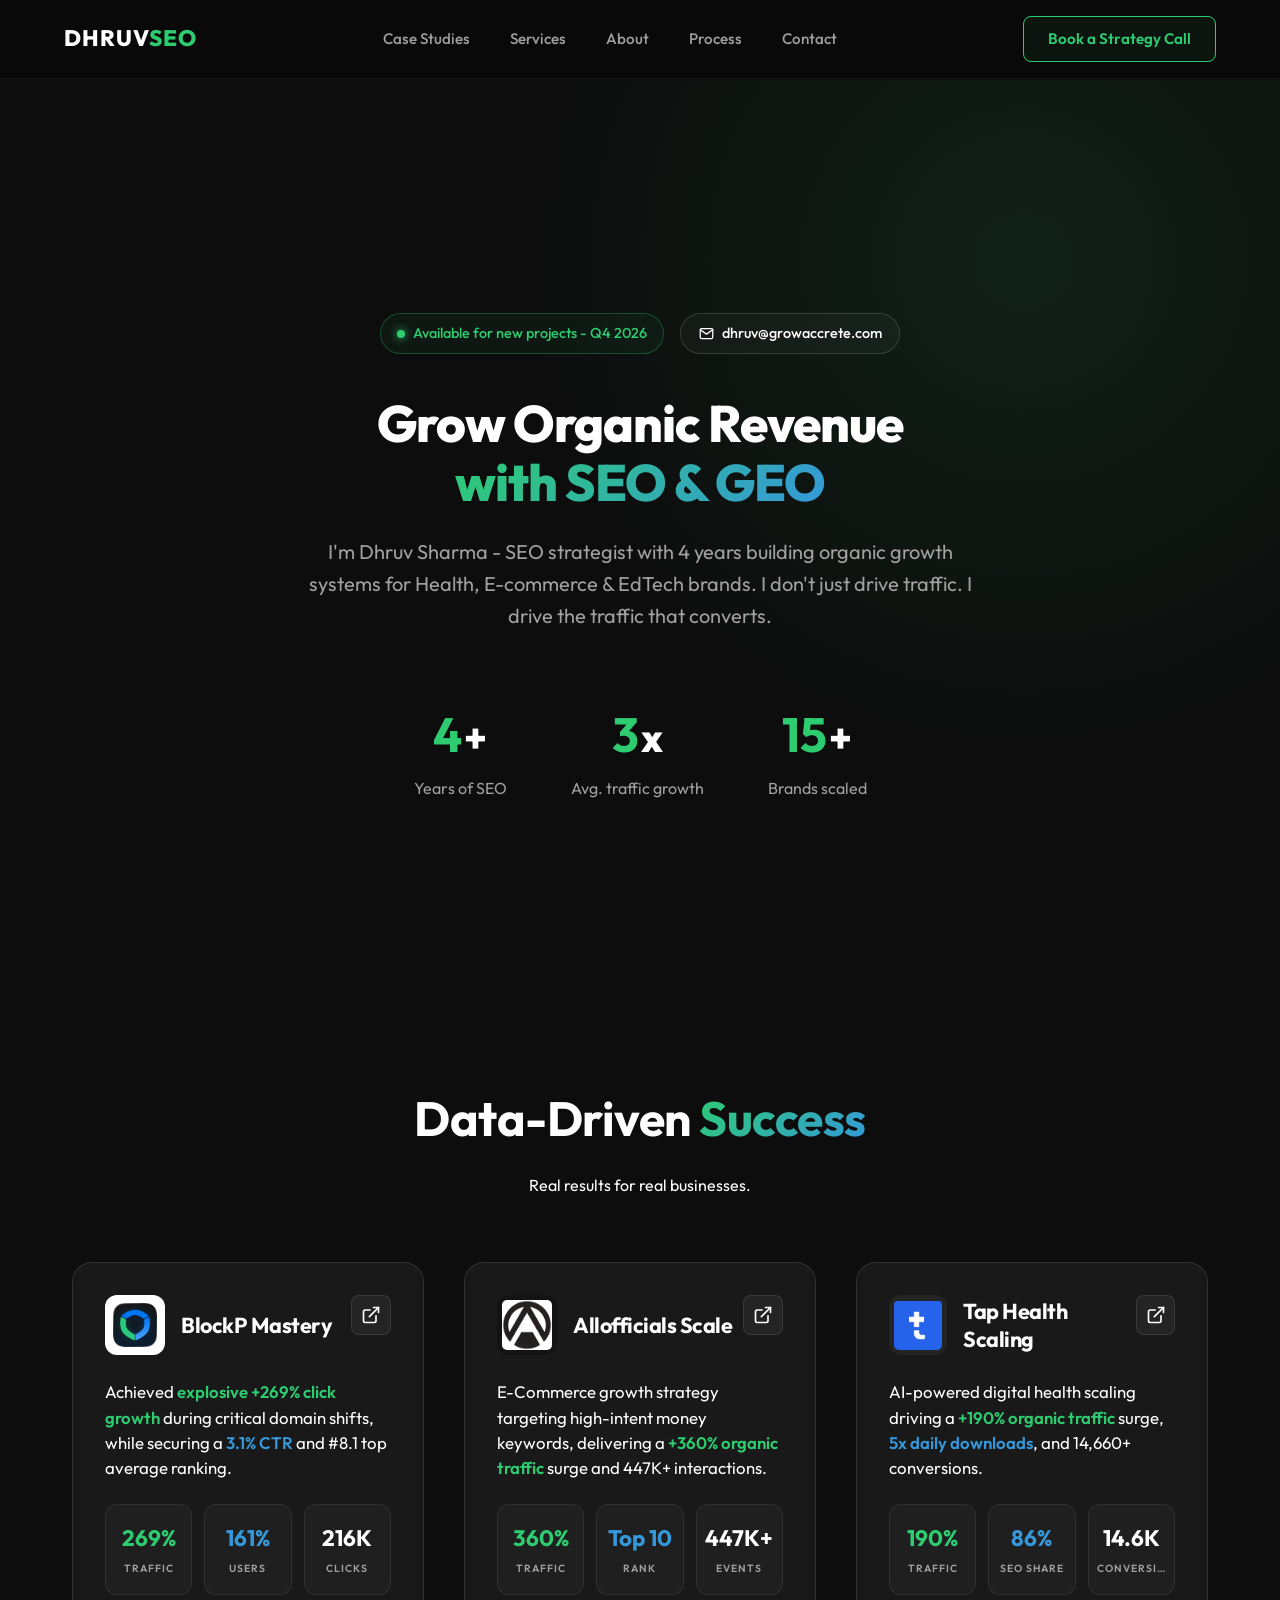
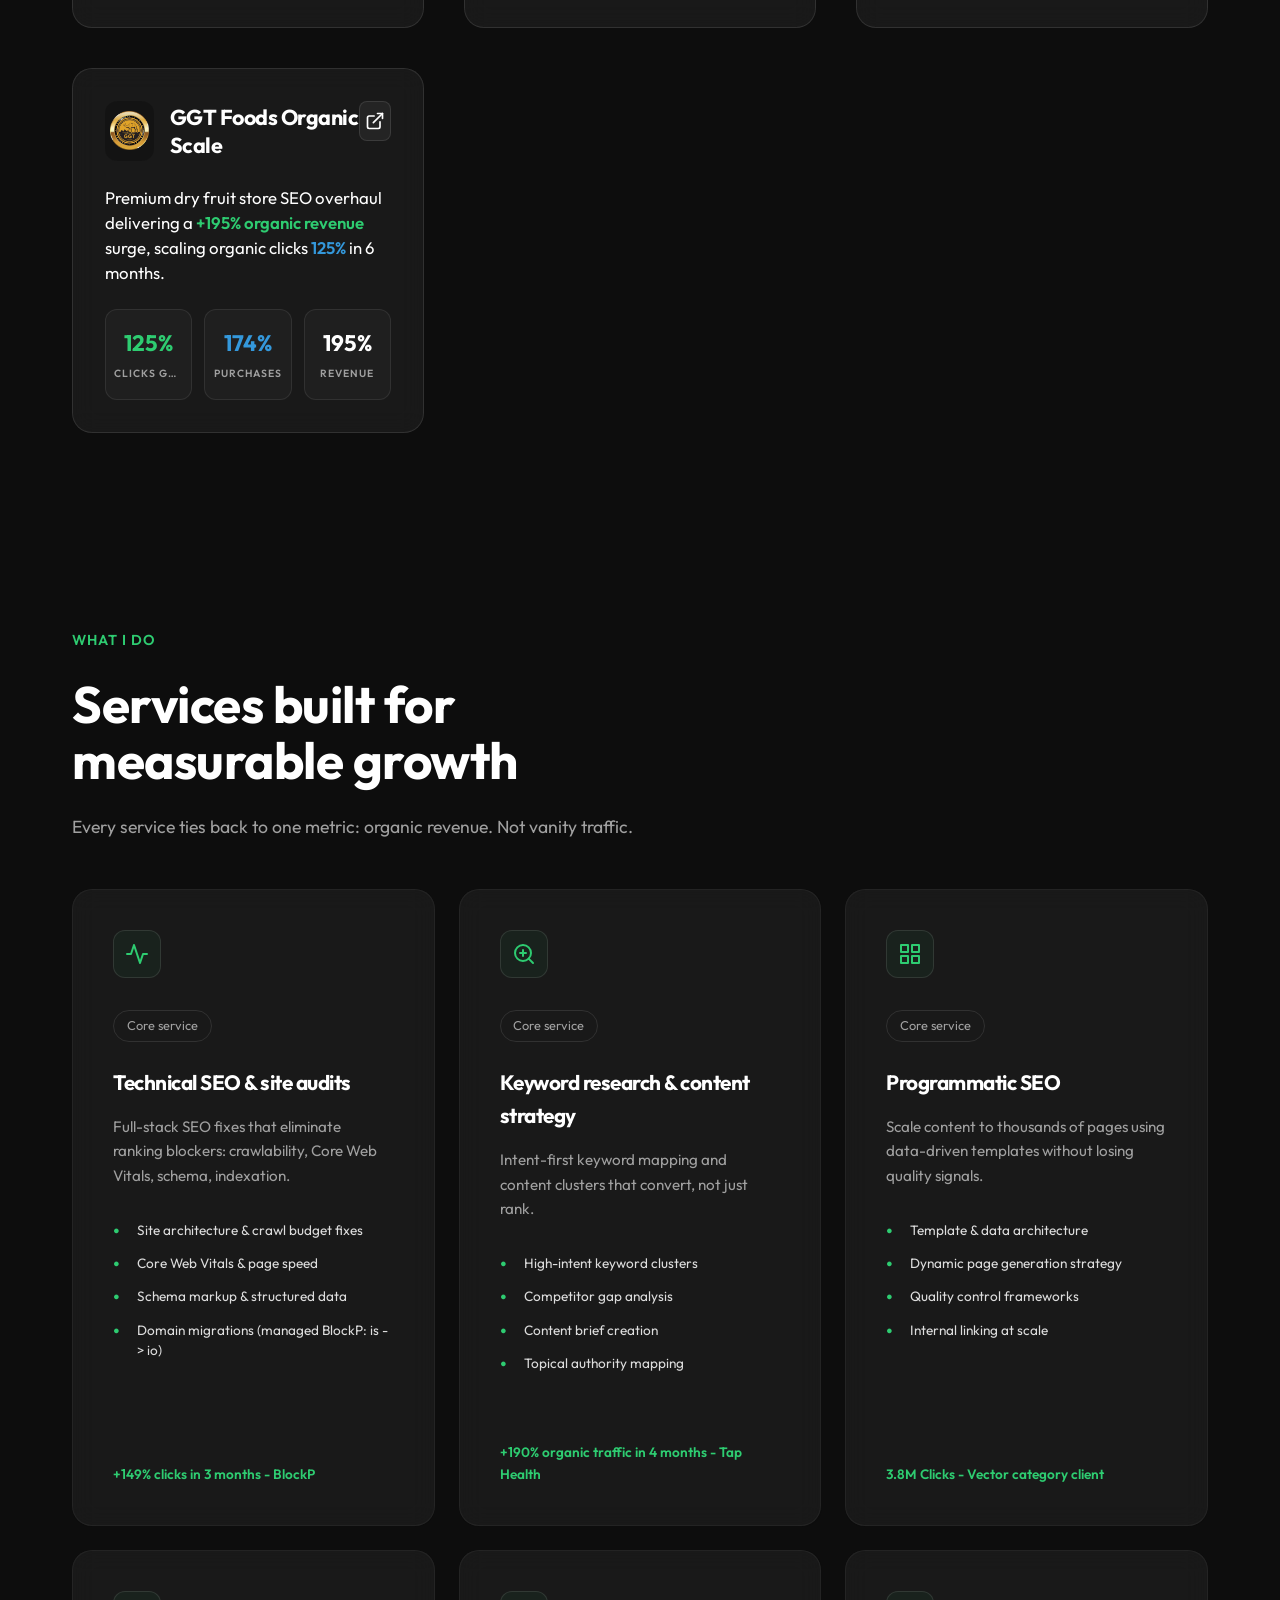
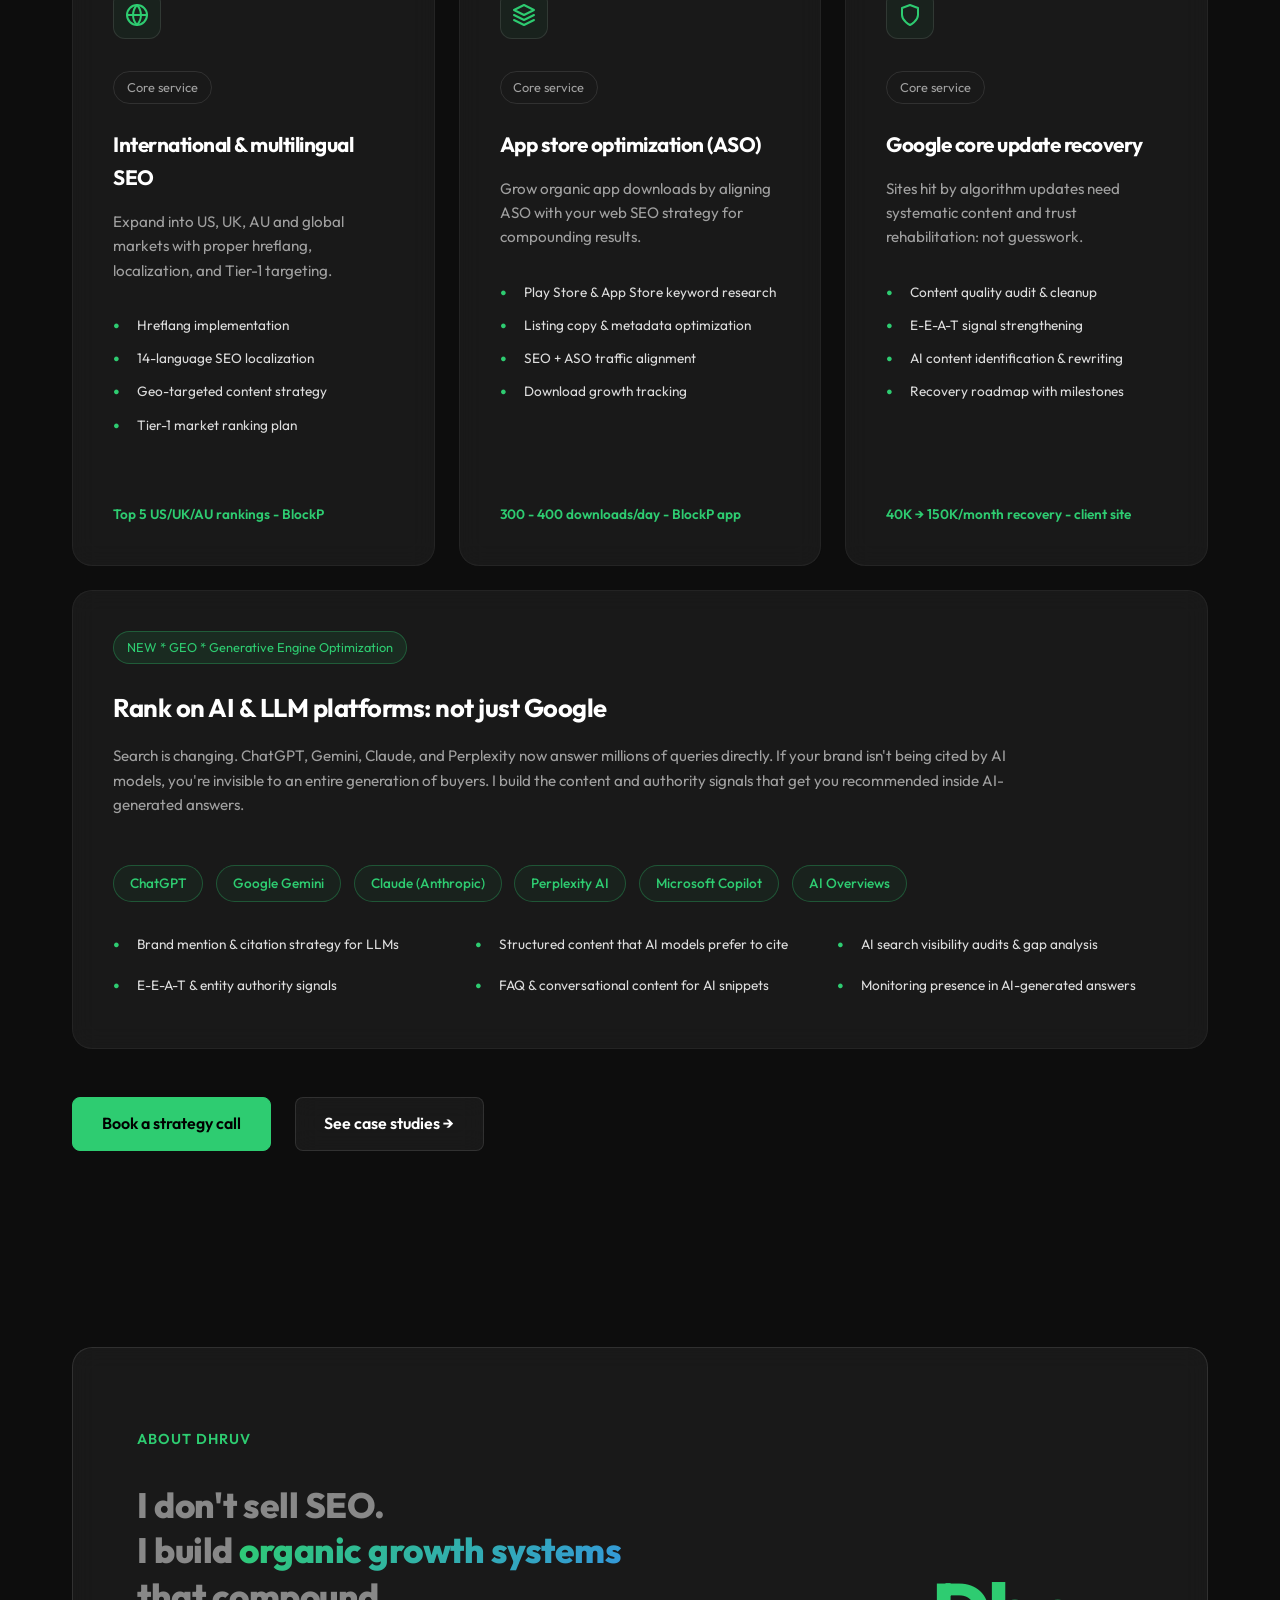
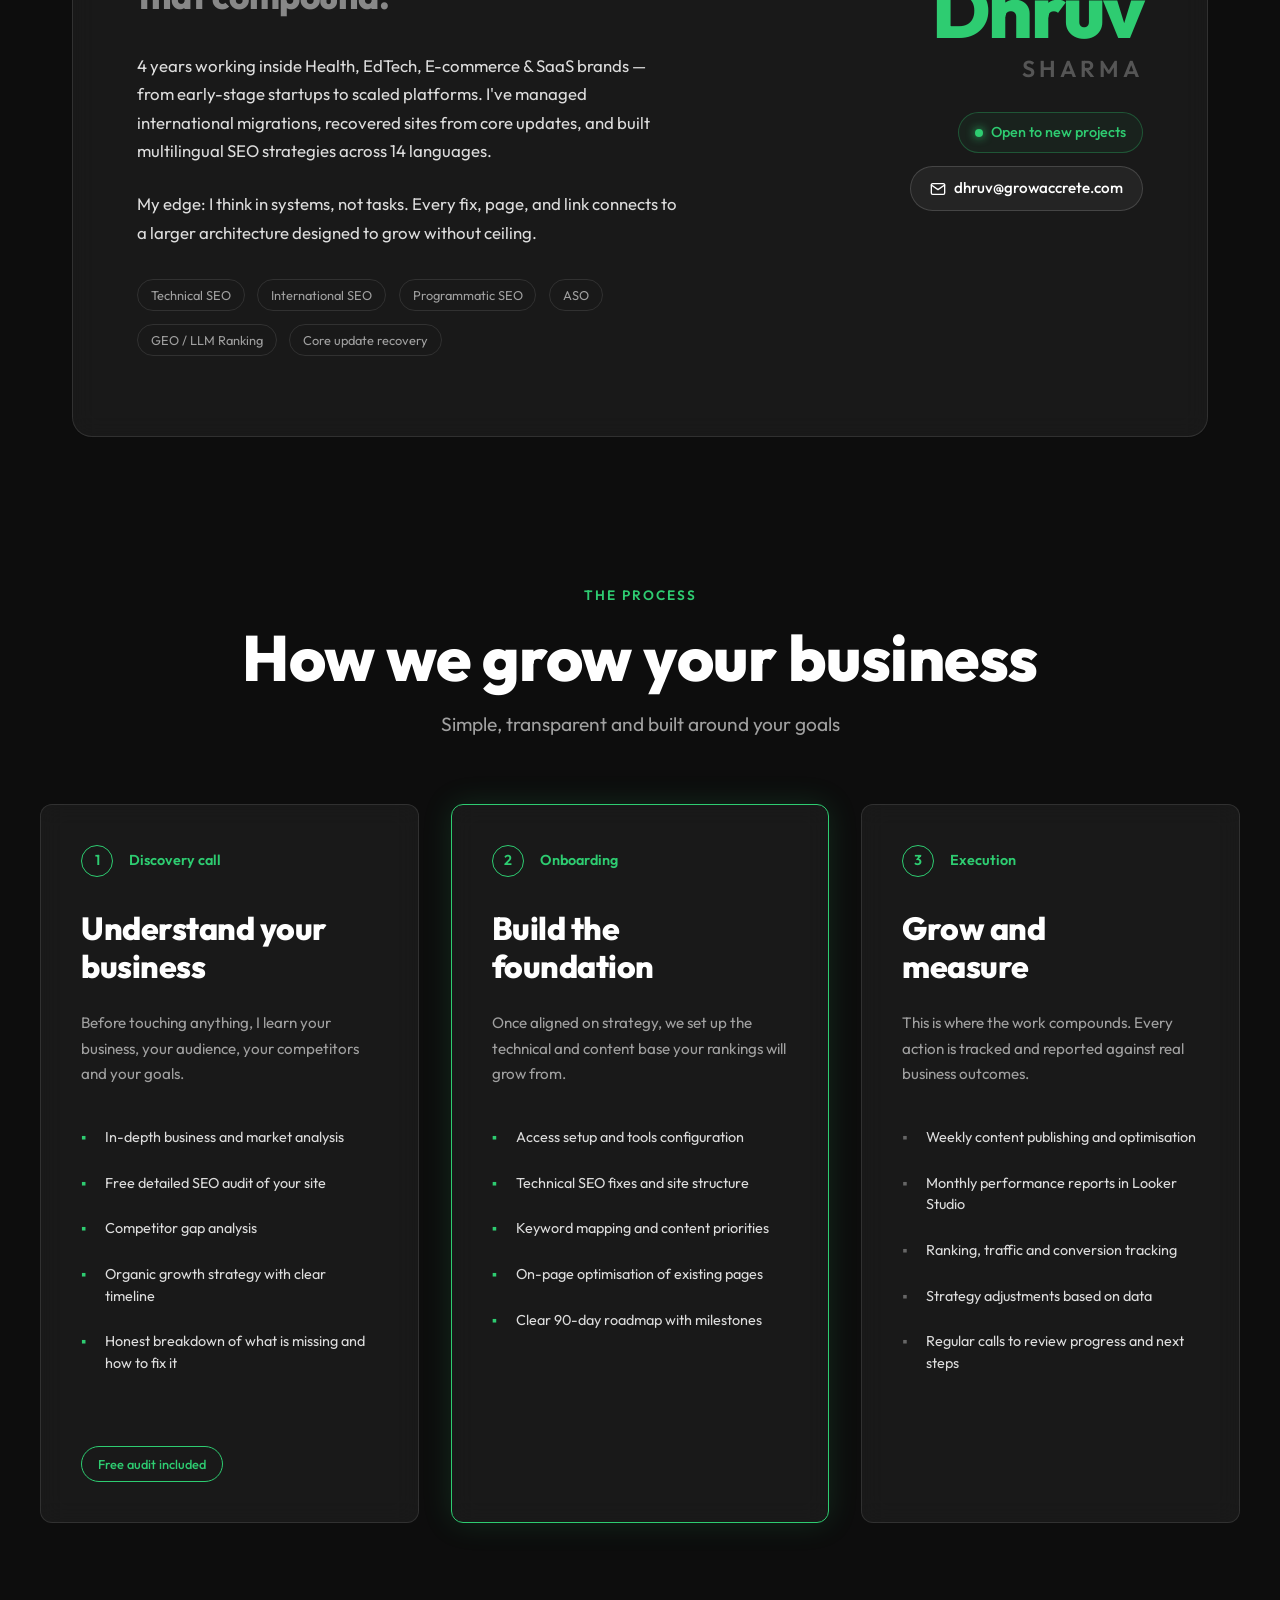
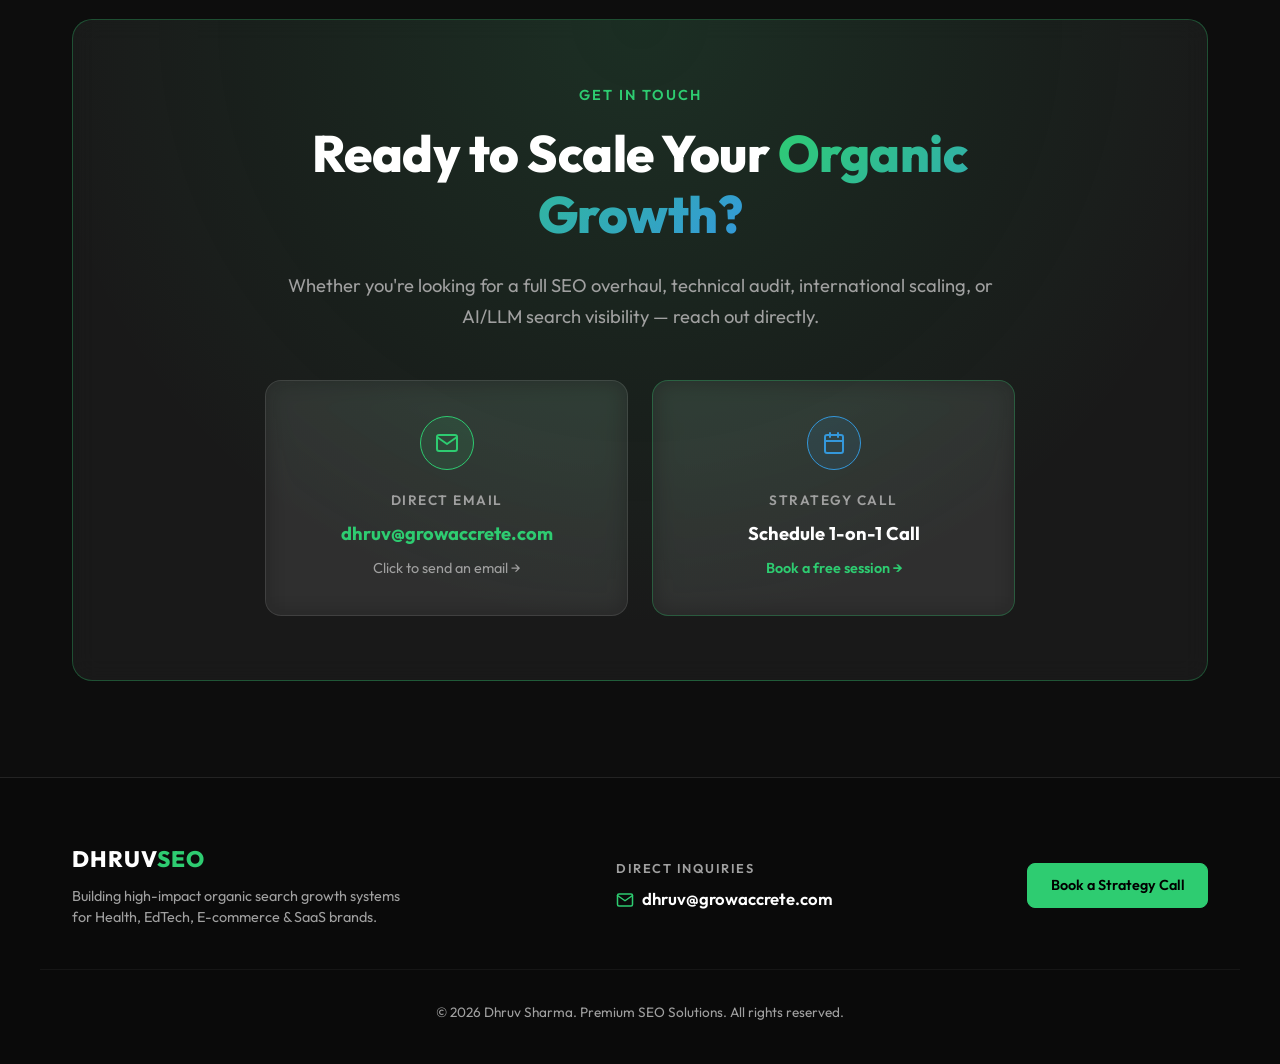
==== commit 2516229d: "Add files via upload" ====
--- a/Portfolio By AI/index.html
+++ b/Portfolio By AI/index.html
@@ -43,7 +43,7 @@
             <a href="#process">Process</a>
             <a href="#contact">Contact</a>
         </div>
-        <a href="javascript:void(0)"
+        <a href="https://calendly.com/dhruvsharma0279" target="_blank" rel="noopener"
             onclick="Calendly.initPopupWidget({url: 'https://calendly.com/dhruvsharma0279'});return false;"
             class="nav-cta">Book a Strategy Call</a>
     </nav>
@@ -459,7 +459,7 @@
         <!-- CTA Buttons -->
         <div style="margin-top: 3rem; display: flex; gap: 1.5rem; align-items: center; flex-wrap: wrap;"
             data-aos="fade-up">
-            <a href="javascript:void(0)"
+            <a href="https://calendly.com/dhruvsharma0279" target="_blank" rel="noopener"
                 onclick="Calendly.initPopupWidget({url: 'https://calendly.com/dhruvsharma0279'});return false;"
                 class="btn primary-btn">Book a strategy call</a>
             <a href="#portfolio" class="btn outline-btn glass">See case studies &rarr;</a>
@@ -767,7 +767,7 @@
                 </a>
             </div>
             <div class="footer-actions">
-                <a href="javascript:void(0)"
+                <a href="https://calendly.com/dhruvsharma0279" target="_blank" rel="noopener"
                     onclick="Calendly.initPopupWidget({url: 'https://calendly.com/dhruvsharma0279'});return false;"
                     class="btn primary-btn" style="font-size: 0.9rem; padding: 0.6rem 1.4rem;">Book a Strategy Call</a>
             </div>
--- a/Portfolio By AI/style.css
+++ b/Portfolio By AI/style.css
@@ -23,6 +23,18 @@
     color: var(--text-main);
     line-height: 1.6;
     overflow-x: hidden;
+}
+
+/* Responsive Image Reset - Prevents vertical stretching and aspect ratio compression */
+img {
+    max-width: 100%;
+    height: auto;
+    display: block;
+}
+
+picture {
+    display: block;
+    width: 100%;
 }
 
 /* Glassmorphism Utility */
@@ -421,11 +433,107 @@
 }
 .clickable-image {
     cursor: pointer;
-    transition: transform 0.3s ease, box-shadow 0.3s ease;
+    width: 100% !important;
+    height: auto !important;
+    max-width: 100%;
+    display: block;
+    aspect-ratio: auto;
+    object-fit: contain;
+    transition: transform 0.3s cubic-bezier(0.4, 0, 0.2, 1), box-shadow 0.3s ease;
 }
 .clickable-image:hover {
-    transform: scale(1.02);
-    box-shadow: 0 10px 30px rgba(0,0,0,0.3);
+    transform: scale(1.015);
+    box-shadow: 0 15px 40px rgba(0, 0, 0, 0.6), 0 0 25px rgba(46, 204, 113, 0.2);
+}
+
+/* ----------------------------------------------------
+   Showcase Proof Cards for In-Content Proof Screenshots
+----------------------------------------------------- */
+.content-proof-card {
+    position: relative;
+    width: 100%;
+    max-width: 1040px;
+    margin: 2.25rem auto;
+    background: rgba(18, 18, 18, 0.85);
+    border: 1px solid rgba(255, 255, 255, 0.08);
+    border-radius: 16px;
+    padding: 10px;
+    box-shadow: 0 20px 45px rgba(0, 0, 0, 0.65), 0 0 25px rgba(46, 204, 113, 0.06);
+    transition: transform 0.3s ease, border-color 0.3s ease, box-shadow 0.3s ease;
+}
+
+.content-proof-card:hover {
+    border-color: rgba(46, 204, 113, 0.45);
+    box-shadow: 0 25px 55px rgba(0, 0, 0, 0.8), 0 0 30px rgba(46, 204, 113, 0.18);
+    transform: translateY(-2px);
+}
+
+.content-proof-img-wrap {
+    position: relative;
+    border-radius: 12px;
+    overflow: hidden;
+    cursor: pointer;
+    background: #0d0d0d;
+}
+
+.content-proof-img-wrap img {
+    width: 100% !important;
+    height: auto !important;
+    max-width: 100%;
+    aspect-ratio: auto;
+    display: block;
+    object-fit: contain;
+    border-radius: 12px;
+    transition: transform 0.3s cubic-bezier(0.4, 0, 0.2, 1);
+}
+
+.content-proof-img-wrap:hover img {
+    transform: scale(1.012);
+}
+
+.content-proof-badge {
+    position: absolute;
+    top: 12px;
+    right: 12px;
+    background: rgba(0, 0, 0, 0.78);
+    backdrop-filter: blur(8px);
+    -webkit-backdrop-filter: blur(8px);
+    border: 1px solid rgba(255, 255, 255, 0.2);
+    color: #fff;
+    padding: 5px 12px;
+    border-radius: 50px;
+    font-size: 0.75rem;
+    font-weight: 600;
+    display: inline-flex;
+    align-items: center;
+    gap: 6px;
+    pointer-events: none;
+    box-shadow: 0 4px 15px rgba(0, 0, 0, 0.5);
+    transition: all 0.25s ease;
+    z-index: 5;
+}
+
+.content-proof-card:hover .content-proof-badge {
+    background: rgba(46, 204, 113, 0.95);
+    color: #000;
+    border-color: var(--primary-color);
+}
+
+.content-proof-caption {
+    display: flex;
+    align-items: center;
+    justify-content: center;
+    gap: 8px;
+    padding: 0.85rem 1rem 0.35rem 1rem;
+    color: var(--text-dim);
+    font-size: 0.85rem;
+    font-weight: 500;
+    text-align: center;
+}
+
+.content-proof-caption svg {
+    color: var(--primary-color);
+    flex-shrink: 0;
 }
 
 /* -----------------------
@@ -757,3 +865,509 @@
     }
 }
 
+/* ----------------------------------------------------
+   Case Study Layout & First-Screen Proof System
+---------------------------------------------------- */
+html {
+    scroll-behavior: smooth;
+    scroll-padding-top: 135px;
+}
+
+section[id] {
+    scroll-margin-top: 135px;
+}
+
+.case-hero {
+    min-height: auto;
+    padding-top: 100px;
+    padding-bottom: 30px;
+    background: radial-gradient(circle at 80% 20%, rgba(46, 204, 113, 0.08), transparent 45%);
+    display: block;
+}
+
+.hero-proof-grid {
+    display: grid;
+    grid-template-columns: 1.1fr 0.9fr;
+    gap: 2.5rem;
+    align-items: center;
+    margin-bottom: 1.5rem;
+}
+
+.hero-text-col {
+    display: flex;
+    flex-direction: column;
+    align-items: flex-start;
+    text-align: left;
+}
+
+.hero-client-logo {
+    width: 76px;
+    height: 76px;
+    object-fit: contain;
+    border-radius: 50%;
+    background: #151515;
+    padding: 6px;
+    box-shadow: 0 10px 25px rgba(0, 0, 0, 0.6);
+    border: 1px solid rgba(255, 255, 255, 0.12);
+    margin-bottom: 1rem;
+}
+
+.hero-text-col h1 {
+    font-size: clamp(2rem, 3.2vw, 3rem);
+    line-height: 1.15;
+    margin-bottom: 0.75rem;
+    font-weight: 700;
+    letter-spacing: -0.5px;
+}
+
+.hero-summary {
+    font-size: 1.1rem;
+    color: var(--text-dim);
+    line-height: 1.5;
+    margin-bottom: 1.5rem;
+}
+
+.hero-cta-group {
+    display: flex;
+    align-items: center;
+    gap: 0.85rem;
+    flex-wrap: wrap;
+    margin-bottom: 0.5rem;
+}
+
+.hero-proof-btn {
+    display: inline-flex;
+    align-items: center;
+    gap: 8px;
+    background: var(--primary-color);
+    color: #000 !important;
+    font-weight: 700;
+    padding: 0.75rem 1.6rem;
+    border-radius: 8px;
+    border: 1px solid var(--primary-color);
+    text-decoration: none;
+    transition: var(--transition);
+    font-size: 0.95rem;
+}
+
+.hero-proof-btn:hover {
+    box-shadow: 0 0 25px rgba(46, 204, 113, 0.5);
+    transform: translateY(-2px);
+}
+
+.hero-proof-col {
+    display: flex;
+    flex-direction: column;
+    align-items: center;
+    width: 100%;
+}
+
+.hero-proof-card {
+    width: 100%;
+    background: rgba(255, 255, 255, 0.03);
+    border: 1px solid rgba(46, 204, 113, 0.35);
+    border-radius: 14px;
+    padding: 8px;
+    box-shadow: 0 15px 35px rgba(0, 0, 0, 0.7), 0 0 25px rgba(46, 204, 113, 0.12);
+    position: relative;
+    transition: all 0.3s ease;
+}
+
+.hero-proof-card:hover {
+    border-color: var(--primary-color);
+    box-shadow: 0 20px 45px rgba(0, 0, 0, 0.8), 0 0 35px rgba(46, 204, 113, 0.25);
+    transform: translateY(-3px);
+}
+
+.hero-proof-img-wrap {
+    position: relative;
+    border-radius: 10px;
+    overflow: hidden;
+    cursor: pointer;
+    background: #000;
+}
+
+.hero-proof-img-wrap img {
+    width: 100%;
+    height: auto;
+    display: block;
+    transition: transform 0.3s ease;
+}
+
+.hero-proof-img-wrap:hover img {
+    transform: scale(1.02);
+}
+
+.proof-zoom-badge {
+    position: absolute;
+    top: 10px;
+    right: 10px;
+    background: rgba(0, 0, 0, 0.75);
+    backdrop-filter: blur(8px);
+    -webkit-backdrop-filter: blur(8px);
+    border: 1px solid rgba(255, 255, 255, 0.2);
+    color: #fff;
+    padding: 4px 10px;
+    border-radius: 50px;
+    font-size: 0.72rem;
+    font-weight: 600;
+    display: inline-flex;
+    align-items: center;
+    gap: 4px;
+    pointer-events: none;
+}
+
+.hero-proof-caption {
+    display: flex;
+    align-items: center;
+    justify-content: center;
+    gap: 6px;
+    padding: 0.65rem 0.5rem 0.2rem 0.5rem;
+    color: var(--text-dim);
+    font-size: 0.82rem;
+    font-weight: 500;
+    text-align: center;
+}
+
+.hero-proof-caption svg {
+    color: var(--primary-color);
+    flex-shrink: 0;
+}
+
+/* Stats card compact padding in hero */
+.case-hero .stats-grid {
+    margin-top: 1.25rem;
+    gap: 1.25rem;
+}
+
+.case-hero .stat-card {
+    padding: 1.25rem 1rem;
+}
+
+.case-hero .stat-number {
+    font-size: 2.4rem;
+}
+
+.case-hero .stat-label {
+    font-size: 0.82rem;
+}
+
+/* Sticky Jump-Link Navigation Bar */
+.sticky-nav-bar {
+    position: sticky;
+    top: 68px;
+    z-index: 850;
+    background: rgba(13, 13, 13, 0.92);
+    backdrop-filter: blur(16px);
+    -webkit-backdrop-filter: blur(16px);
+    border-top: 1px solid rgba(255, 255, 255, 0.06);
+    border-bottom: 1px solid rgba(255, 255, 255, 0.08);
+    padding: 0.65rem 0;
+    box-shadow: 0 10px 30px rgba(0, 0, 0, 0.5);
+    margin-bottom: 1rem;
+}
+
+.sticky-nav-inner {
+    display: flex;
+    justify-content: center;
+    align-items: center;
+    gap: 0.85rem;
+    overflow-x: auto;
+    scrollbar-width: none;
+    -webkit-overflow-scrolling: touch;
+    padding: 2px 1rem;
+}
+
+.sticky-nav-inner::-webkit-scrollbar {
+    display: none;
+}
+
+.jump-link {
+    display: inline-flex;
+    align-items: center;
+    gap: 6px;
+    padding: 0.55rem 1.35rem;
+    font-size: 0.92rem;
+    font-weight: 600;
+    color: var(--text-dim);
+    text-decoration: none;
+    border-radius: 50px;
+    background: rgba(255, 255, 255, 0.03);
+    border: 1px solid rgba(255, 255, 255, 0.08);
+    transition: all 0.25s ease;
+    white-space: nowrap;
+}
+
+.jump-link:hover {
+    color: #fff;
+    background: rgba(255, 255, 255, 0.08);
+    border-color: rgba(255, 255, 255, 0.2);
+}
+
+.jump-link.active {
+    color: #000;
+    background: var(--primary-color);
+    border-color: var(--primary-color);
+    box-shadow: 0 0 15px rgba(46, 204, 113, 0.4);
+    font-weight: 700;
+}
+
+/* Proof Strip Section */
+.proof-strip-section {
+    padding: 2rem 0 3.5rem 0;
+}
+
+.proof-strip-header {
+    display: flex;
+    align-items: center;
+    gap: 10px;
+    margin-bottom: 1.25rem;
+    font-size: 0.88rem;
+    text-transform: uppercase;
+    letter-spacing: 1.5px;
+    color: var(--text-dim);
+    font-weight: 600;
+}
+
+.verified-dot {
+    width: 8px;
+    height: 8px;
+    background: var(--primary-color);
+    border-radius: 50%;
+    box-shadow: 0 0 8px var(--primary-color);
+    display: inline-block;
+}
+
+.proof-strip-grid {
+    display: grid;
+    grid-template-columns: repeat(3, 1fr);
+    gap: 1.5rem;
+}
+
+.proof-strip-card {
+    background: rgba(255, 255, 255, 0.03);
+    border: 1px solid rgba(255, 255, 255, 0.08);
+    border-radius: 14px;
+    overflow: hidden;
+    cursor: pointer;
+    transition: all 0.3s ease;
+    position: relative;
+    display: flex;
+    flex-direction: column;
+}
+
+.proof-strip-card:hover {
+    border-color: var(--primary-color);
+    transform: translateY(-4px);
+    box-shadow: 0 12px 30px rgba(46, 204, 113, 0.15);
+}
+
+.proof-thumb-wrap {
+    width: 100%;
+    aspect-ratio: 16 / 9;
+    background: #000;
+    overflow: hidden;
+    position: relative;
+}
+
+.proof-thumb-wrap img {
+    width: 100%;
+    height: 100%;
+    object-fit: cover;
+    object-position: top center;
+    display: block;
+    transition: transform 0.3s ease;
+}
+
+.proof-strip-card:hover .proof-thumb-wrap img {
+    transform: scale(1.05);
+}
+
+.proof-card-footer {
+    padding: 0.85rem 1.1rem;
+    display: flex;
+    justify-content: space-between;
+    align-items: center;
+    background: rgba(0, 0, 0, 0.4);
+    border-top: 1px solid rgba(255, 255, 255, 0.05);
+}
+
+.proof-card-title {
+    font-size: 0.9rem;
+    font-weight: 600;
+    color: #fff;
+    white-space: nowrap;
+    overflow: hidden;
+    text-overflow: ellipsis;
+    padding-right: 0.5rem;
+}
+
+.proof-card-badge {
+    font-size: 0.75rem;
+    color: var(--primary-color);
+    font-weight: 600;
+    display: inline-flex;
+    align-items: center;
+    gap: 4px;
+    flex-shrink: 0;
+}
+
+/* Lightbox Enhancements */
+.lightbox-container {
+    display: flex;
+    flex-direction: column;
+    align-items: center;
+    max-width: 92%;
+    max-height: 92vh;
+}
+
+.lightbox-caption {
+    margin-top: 14px;
+    color: #e0e0e0;
+    font-size: 0.95rem;
+    font-weight: 500;
+    text-align: center;
+    background: rgba(0, 0, 0, 0.7);
+    backdrop-filter: blur(8px);
+    -webkit-backdrop-filter: blur(8px);
+    padding: 8px 18px;
+    border-radius: 8px;
+    border: 1px solid rgba(255, 255, 255, 0.1);
+    max-width: 900px;
+}
+
+/* Responsive Overrides for Case Studies */
+@media (max-width: 992px) {
+    .hero-proof-grid {
+        display: flex;
+        flex-direction: column;
+        align-items: center;
+        text-align: center;
+        gap: 1.25rem;
+    }
+    .hero-text-col {
+        display: contents;
+    }
+    .hero-client-logo {
+        order: 1;
+        width: 68px;
+        height: 68px;
+        margin-bottom: 0.5rem;
+    }
+    .hero-text-col h1 {
+        order: 2;
+        font-size: clamp(1.75rem, 5vw, 2.2rem);
+        margin-bottom: 0.5rem;
+        text-align: center;
+    }
+    .hero-summary {
+        order: 3;
+        font-size: 0.98rem;
+        margin-bottom: 0.75rem;
+        text-align: center;
+        max-width: 600px;
+    }
+    .hero-proof-col {
+        order: 4;
+        width: 100%;
+        max-width: 520px;
+        margin-bottom: 0.75rem;
+    }
+    .hero-cta-group {
+        order: 5;
+        justify-content: center;
+        margin-bottom: 0.5rem;
+    }
+}
+
+@media (max-width: 768px) {
+    .case-hero {
+        padding-top: 85px;
+        padding-bottom: 20px;
+    }
+    .sticky-nav-bar {
+        top: 56px;
+        padding: 0.45rem 0;
+    }
+    .sticky-nav-inner {
+        justify-content: flex-start;
+        padding: 0 1rem;
+    }
+    .jump-link {
+        padding: 0.4rem 1rem;
+        font-size: 0.82rem;
+    }
+    .proof-strip-grid {
+        display: flex;
+        overflow-x: auto;
+        gap: 1rem;
+        padding-bottom: 0.75rem;
+        scroll-snap-type: x mandatory;
+        scrollbar-width: none;
+        -webkit-overflow-scrolling: touch;
+        margin-left: -1.25rem;
+        margin-right: -1.25rem;
+        padding-left: 1.25rem;
+        padding-right: 1.25rem;
+    }
+    .proof-strip-grid::-webkit-scrollbar {
+        display: none;
+    }
+    .proof-strip-card {
+        flex: 0 0 85%;
+        scroll-snap-align: start;
+    }
+    .hero-proof-card {
+        padding: 6px;
+    }
+    .case-hero .stats-grid {
+        grid-template-columns: 1fr;
+        gap: 0.75rem;
+        margin-top: 1rem;
+    }
+    .case-hero .stat-card {
+        padding: 1rem 0.75rem;
+    }
+    .case-hero .stat-number {
+        font-size: 2rem;
+    }
+    .content-proof-card {
+        padding: 6px;
+        margin: 1.5rem auto;
+        border-radius: 12px;
+    }
+    .content-proof-badge {
+        font-size: 0.68rem;
+        padding: 3px 8px;
+        top: 8px;
+        right: 8px;
+    }
+    .content-proof-caption {
+        font-size: 0.78rem;
+        padding: 0.6rem 0.5rem 0.2rem 0.5rem;
+    }
+}
+
+@media (max-width: 480px) {
+    .global-nav {
+        padding: 0.75rem 4%;
+    }
+    .nav-brand {
+        font-size: 1.15rem;
+    }
+    .nav-cta {
+        padding: 0.45rem 0.85rem;
+        font-size: 0.8rem;
+        white-space: nowrap;
+    }
+    .content-proof-card {
+        padding: 5px;
+        margin: 1.25rem auto;
+    }
+    .content-proof-caption {
+        font-size: 0.75rem;
+    }
+}
+
+
+
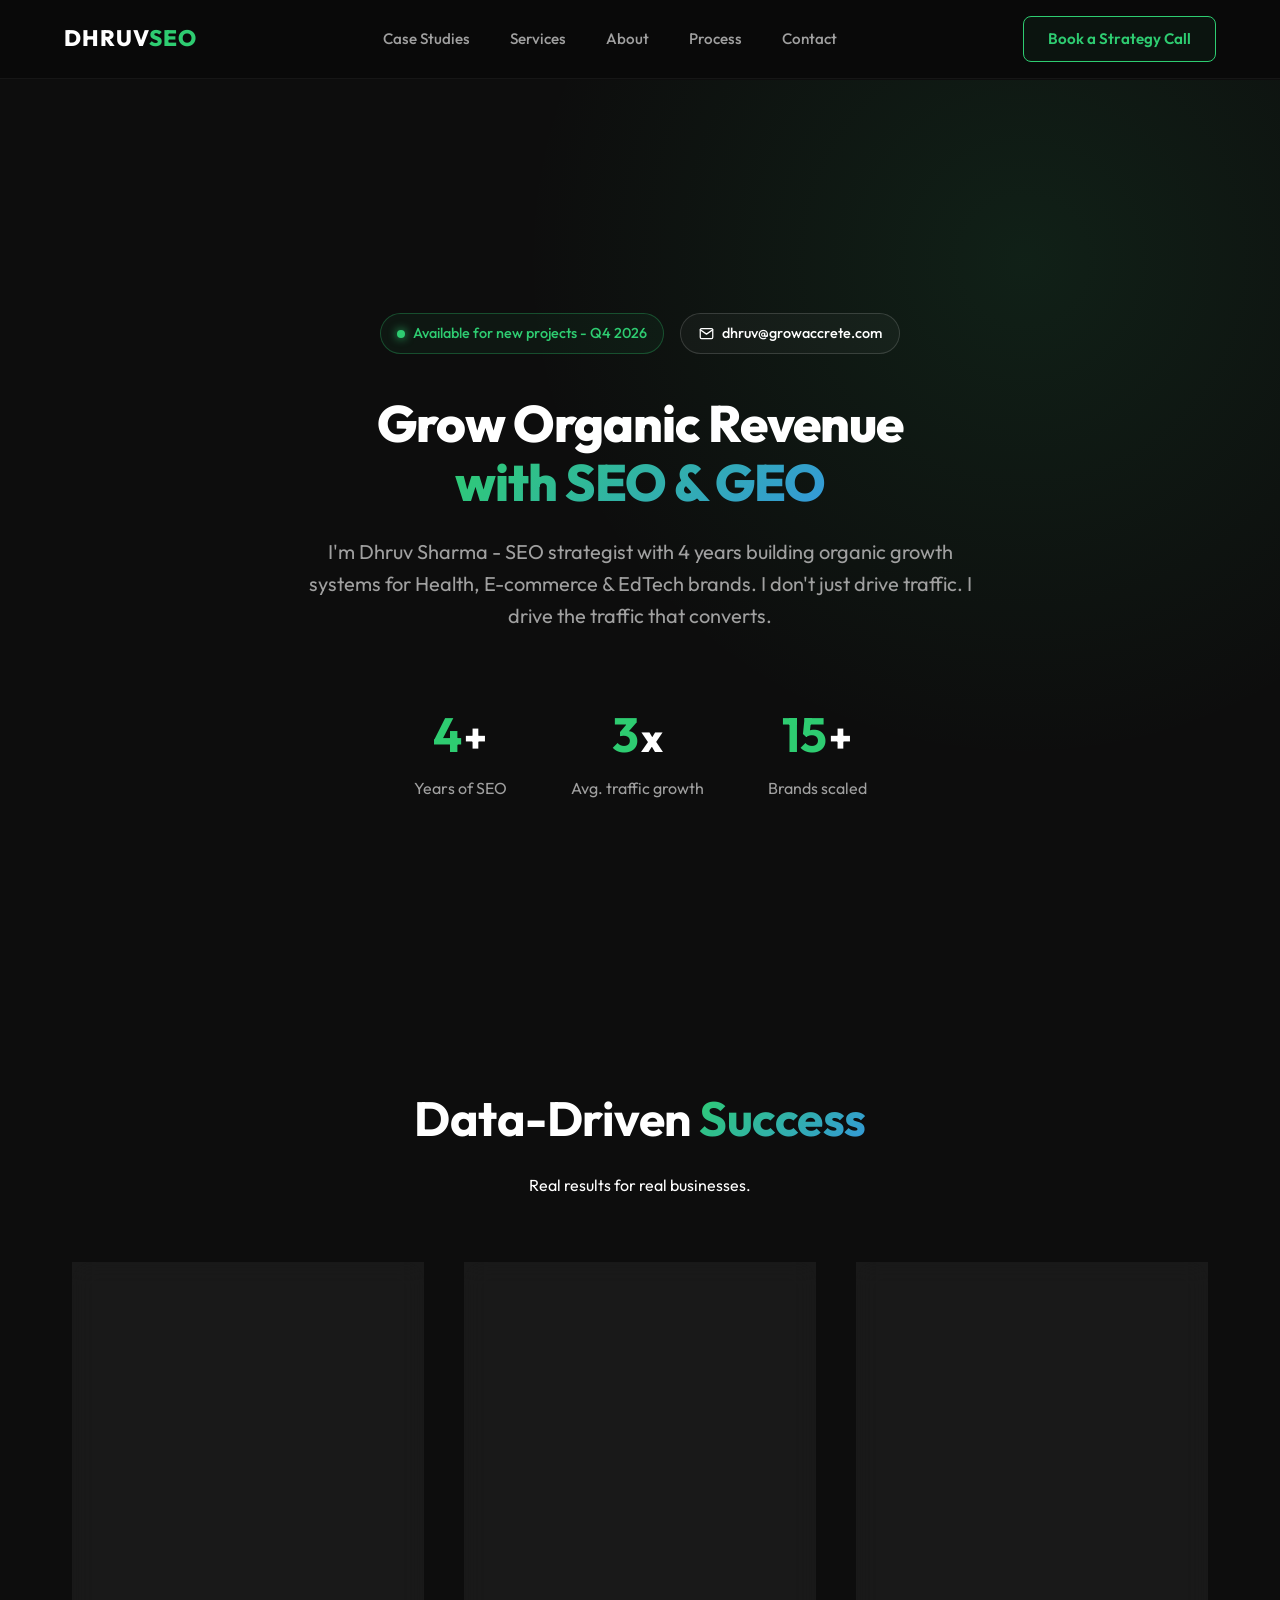
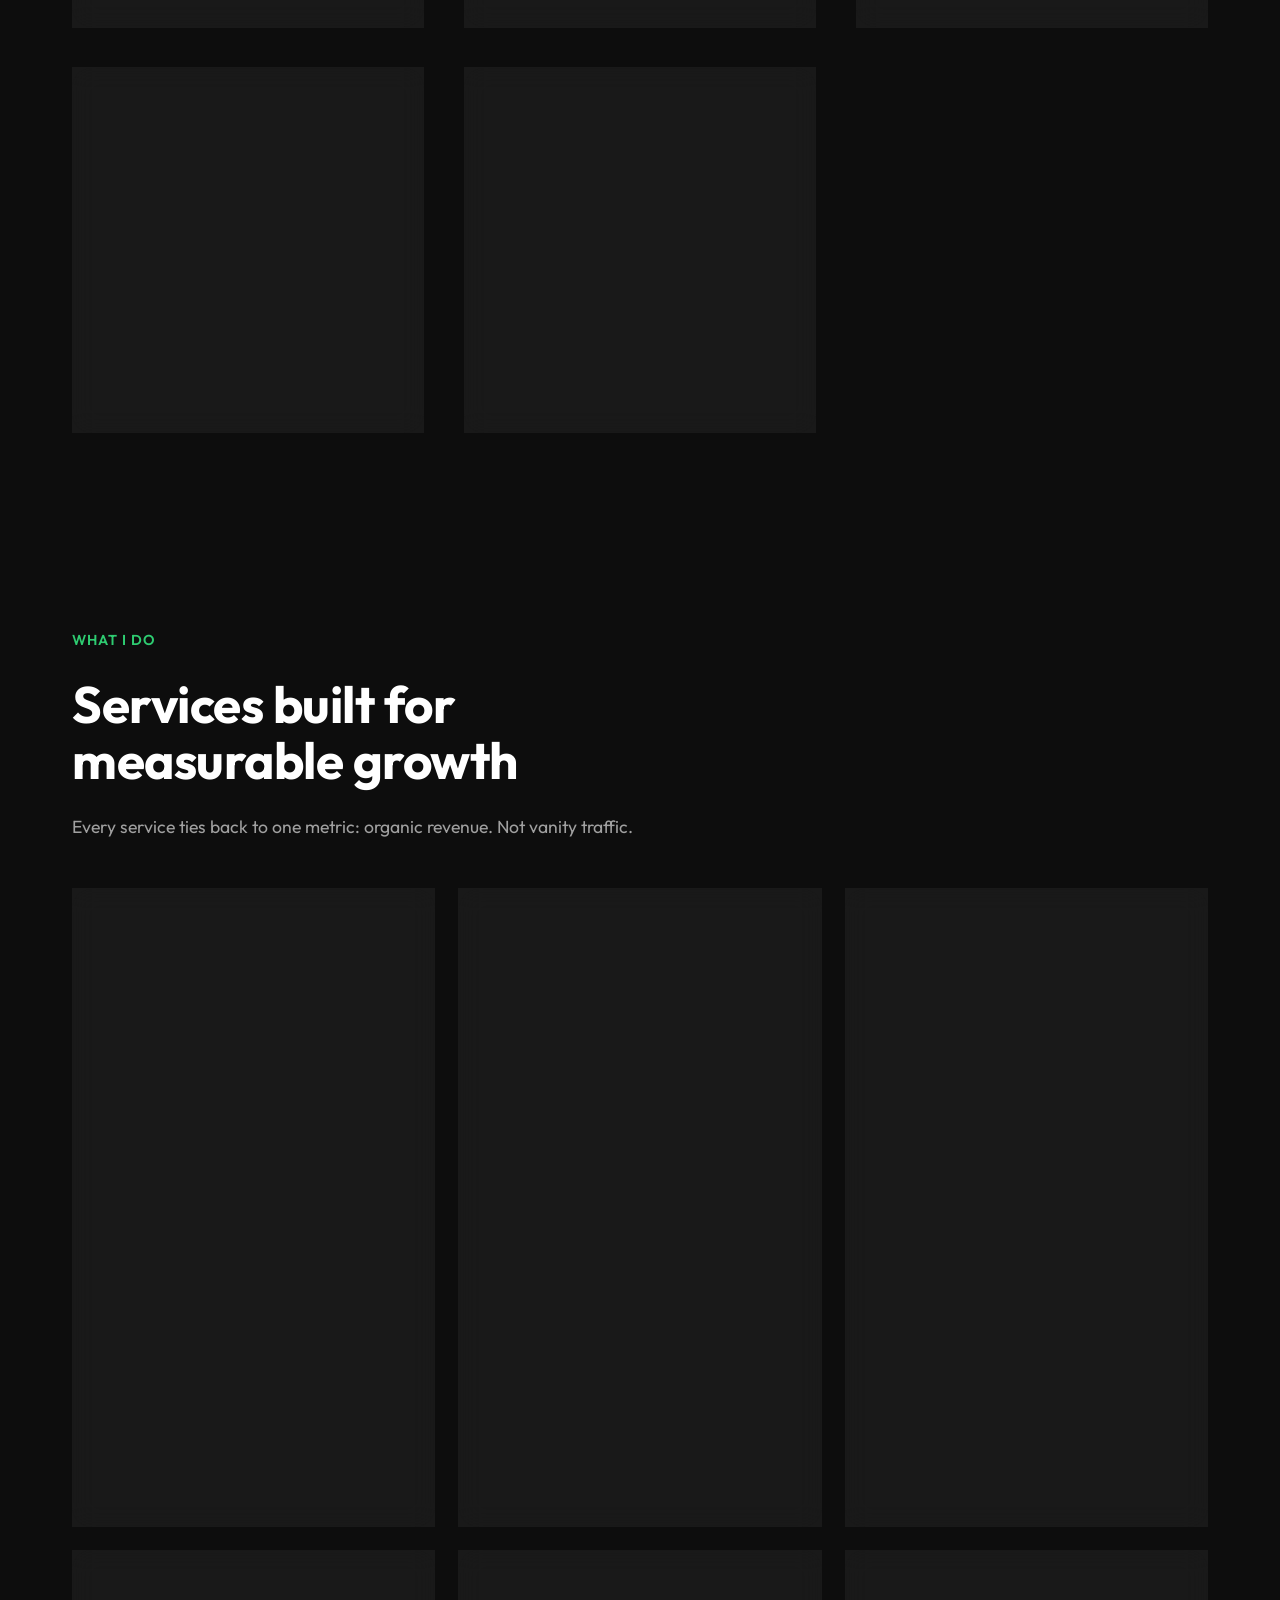
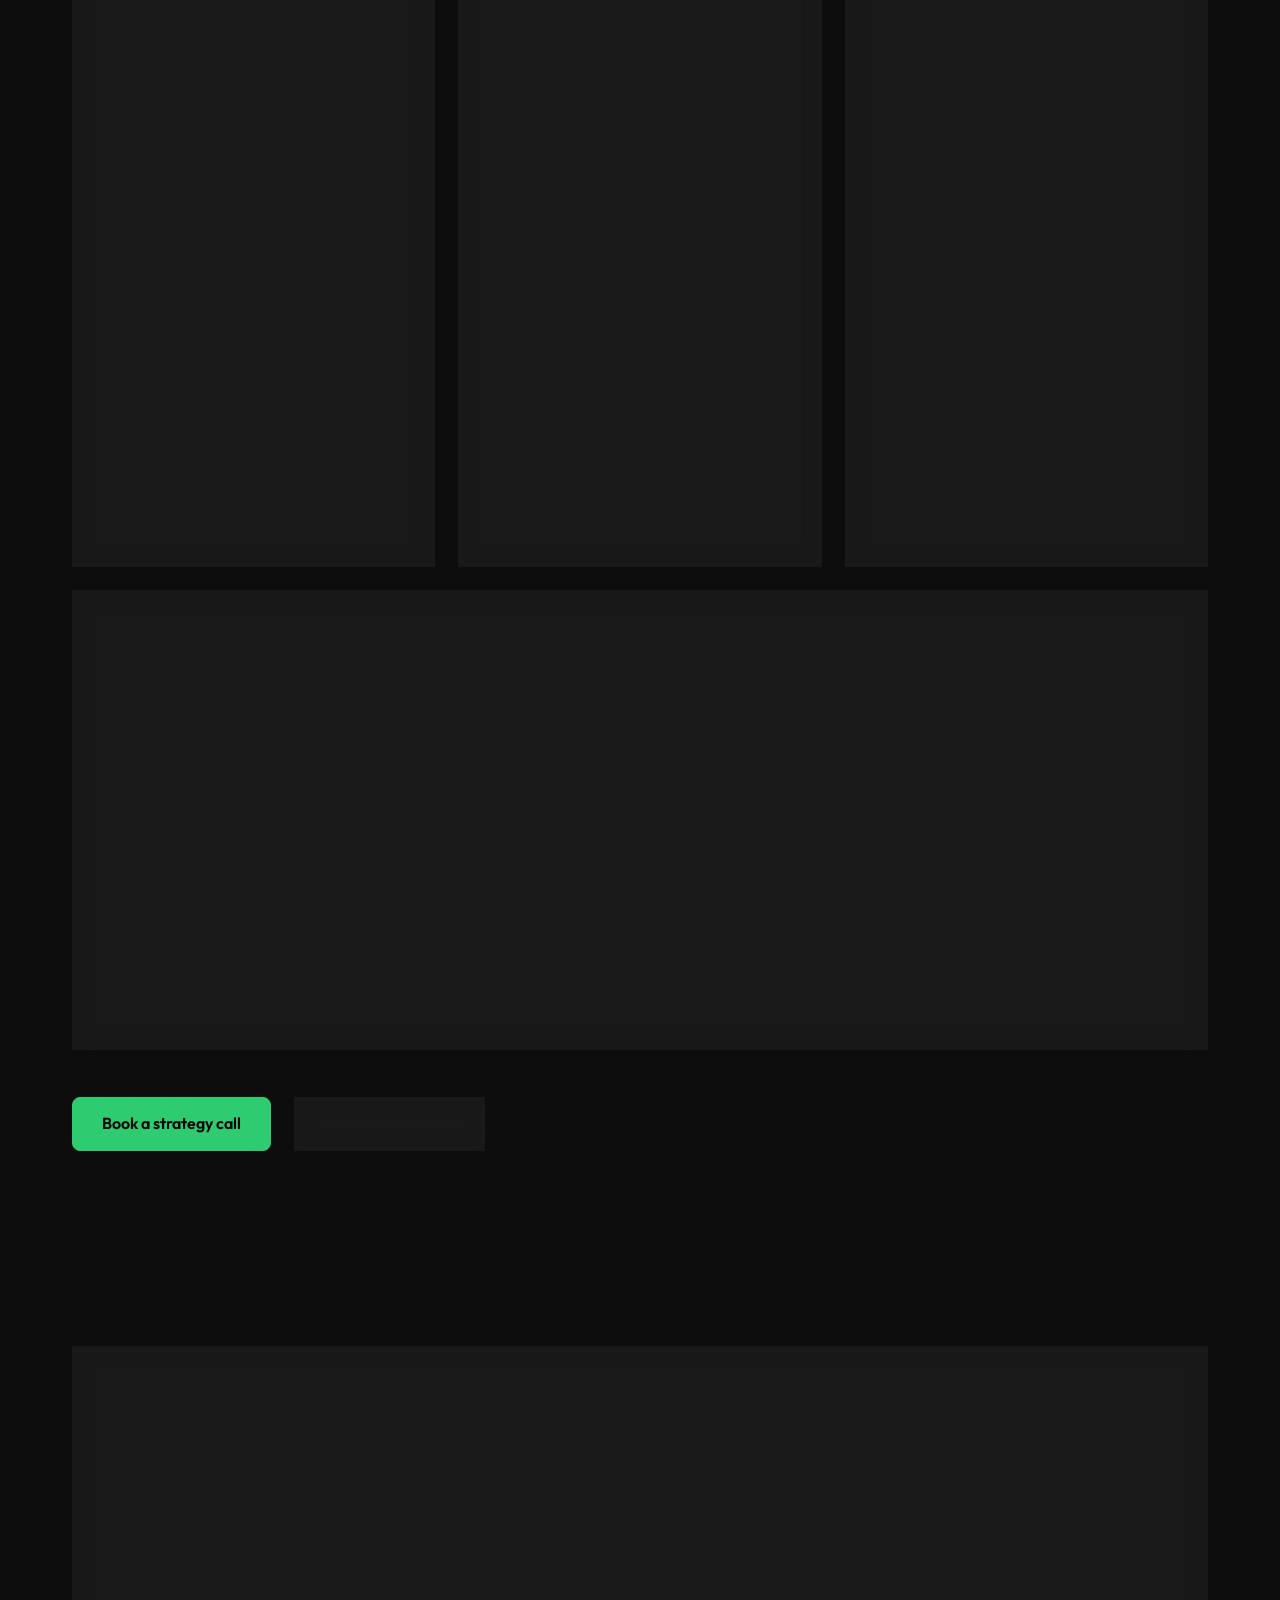
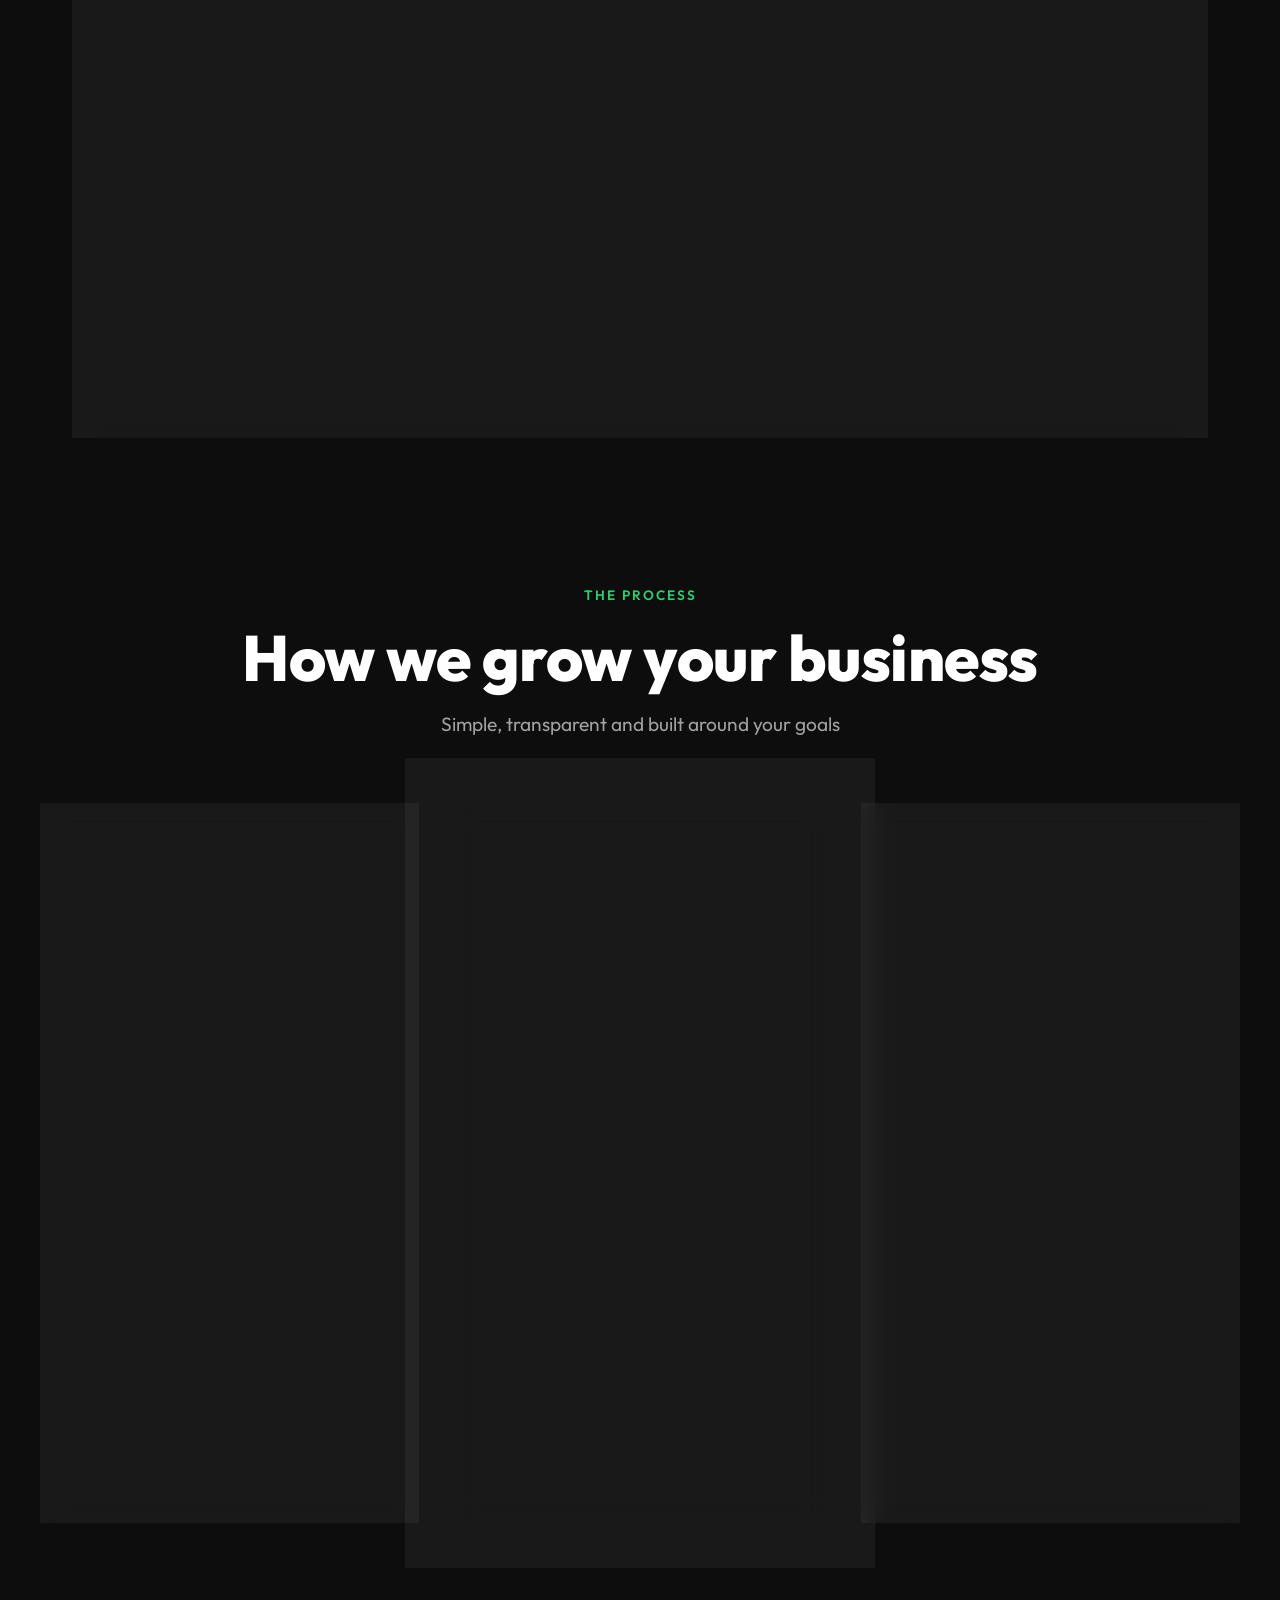
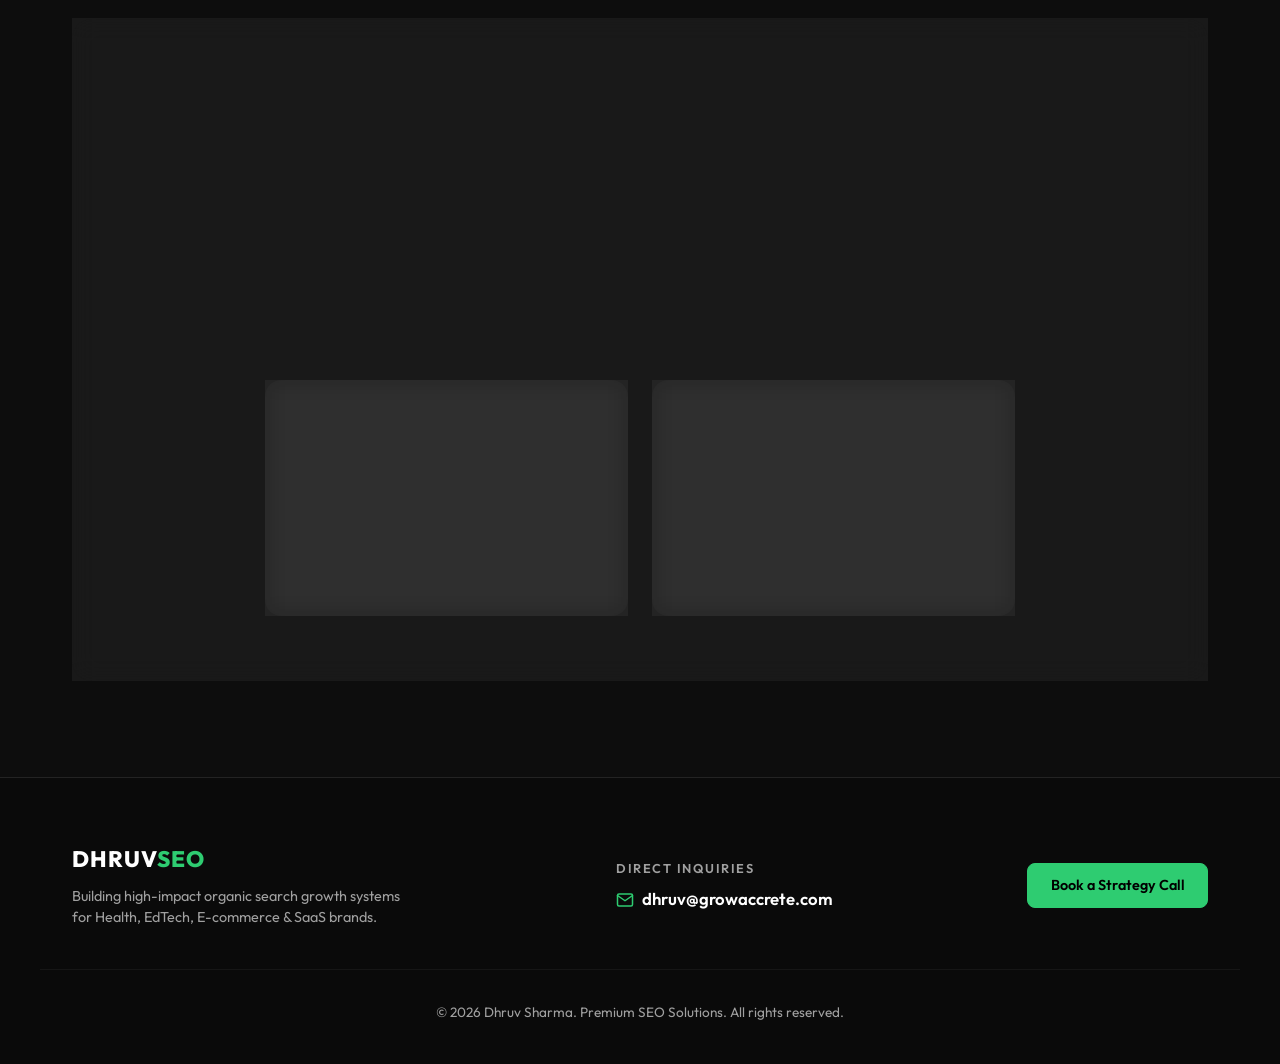
==== commit 25b2625f: "Add files via upload" ====
--- a/Portfolio By AI/index.html
+++ b/Portfolio By AI/index.html
@@ -196,6 +196,46 @@
                     <div class="stat-box">
                         <span class="stat-val">447K+</span>
                         <span class="stat-lbl">Events</span>
+                    </div>
+                </div>
+            </div>
+
+            <!-- BrandPOS -->
+            <div class="project-card glass" data-aos="fade-up">
+                <div class="project-card-header">
+                    <div class="project-header-left">
+                        <div class="project-logo-box" style="padding: 5px; background: rgba(255, 255, 255, 0.05);">
+                            <img src="assets/brandpos-logo.png" alt="BrandPOS Logo"
+                                style="width: 100%; height: 100%; object-fit: contain; border-radius: 5px;">
+                        </div>
+                        <h3>BrandPOS B2B Scale</h3>
+                    </div>
+                    <a href="projects/brandpos.html" class="project-link-btn" title="View Case Study">
+                        <svg width="20" height="20" viewBox="0 0 24 24" fill="none" stroke="currentColor"
+                            stroke-width="2" stroke-linecap="round" stroke-linejoin="round">
+                            <path d="M18 13v6a2 2 0 0 1-2 2H5a2 2 0 0 1-2-2V8a2 2 0 0 1 2-2h6"></path>
+                            <polyline points="15 3 21 3 21 9"></polyline>
+                            <line x1="10" y1="14" x2="21" y2="3"></line>
+                        </svg>
+                    </a>
+                </div>
+
+                <p class="project-description">
+                    B2B SaaS payment platform optimization securing <span class="highlight-green">Top 5 Google rankings</span> in India for core SoftPOS terms and driving a <span class="highlight-blue">+352% click surge</span>.
+                </p>
+
+                <div class="stats-container">
+                    <div class="stat-box">
+                        <span class="stat-val highlight-green">352%</span>
+                        <span class="stat-lbl">Clicks</span>
+                    </div>
+                    <div class="stat-box">
+                        <span class="stat-val highlight-blue">Top 5</span>
+                        <span class="stat-lbl">Rank</span>
+                    </div>
+                    <div class="stat-box">
+                        <span class="stat-val">657%</span>
+                        <span class="stat-lbl">Users</span>
                     </div>
                 </div>
             </div>
--- a/Portfolio By AI/style.css
+++ b/Portfolio By AI/style.css
@@ -403,8 +403,8 @@
     pointer-events: auto;
 }
 .lightbox img {
-    width: 90%;
-    max-width: 1200px;
+    width: auto;
+    max-width: min(90vw, 1200px);
     height: auto;
     max-height: 85vh;
     object-fit: contain;
@@ -413,6 +413,7 @@
     transform: scale(0.95);
     transition: transform 0.3s cubic-bezier(0.4, 0, 0.2, 1);
     border: 1px solid rgba(255, 255, 255, 0.1);
+    image-rendering: -webkit-optimize-contrast;
 }
 .lightbox.active img {
     transform: scale(1);
@@ -485,6 +486,7 @@
     object-fit: contain;
     border-radius: 12px;
     transition: transform 0.3s cubic-bezier(0.4, 0, 0.2, 1);
+    image-rendering: -webkit-optimize-contrast;
 }
 
 .content-proof-img-wrap:hover img {
@@ -992,6 +994,7 @@
     height: auto;
     display: block;
     transition: transform 0.3s ease;
+    image-rendering: -webkit-optimize-contrast;
 }
 
 .hero-proof-img-wrap:hover img {
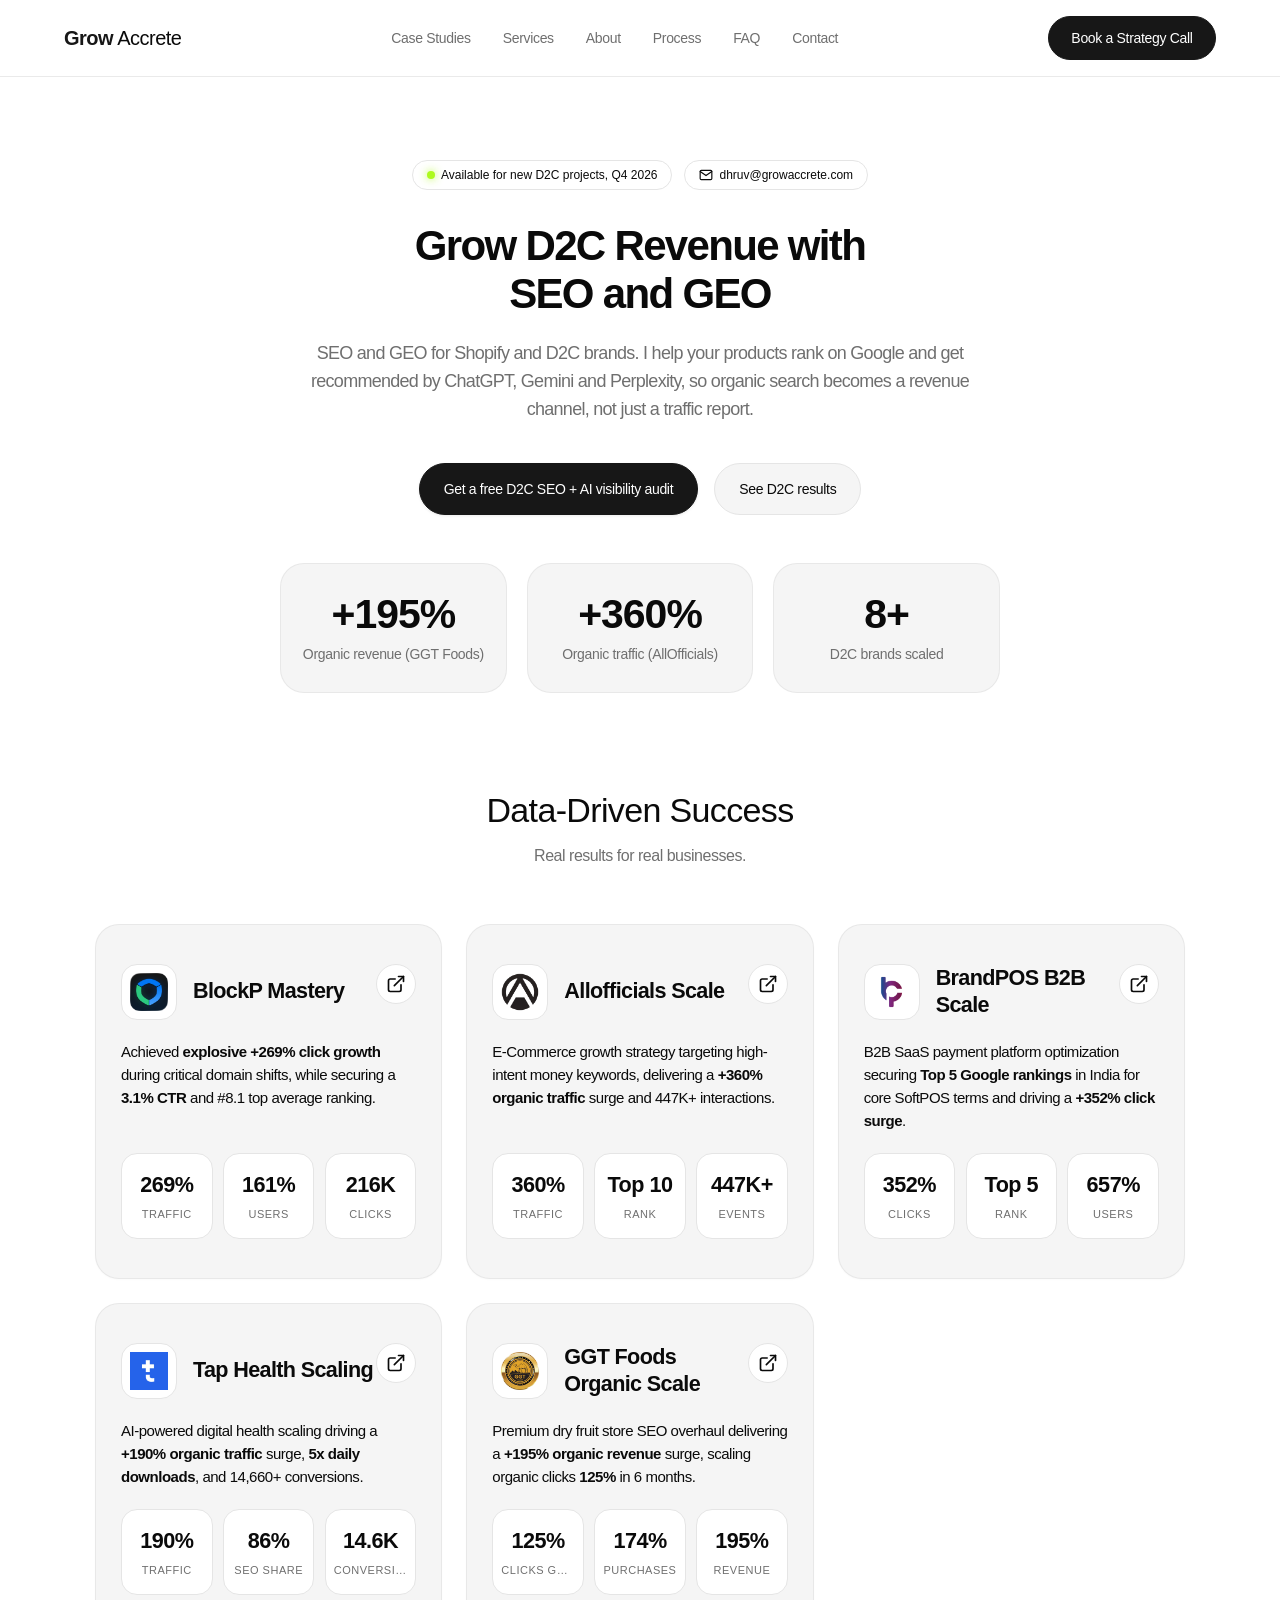
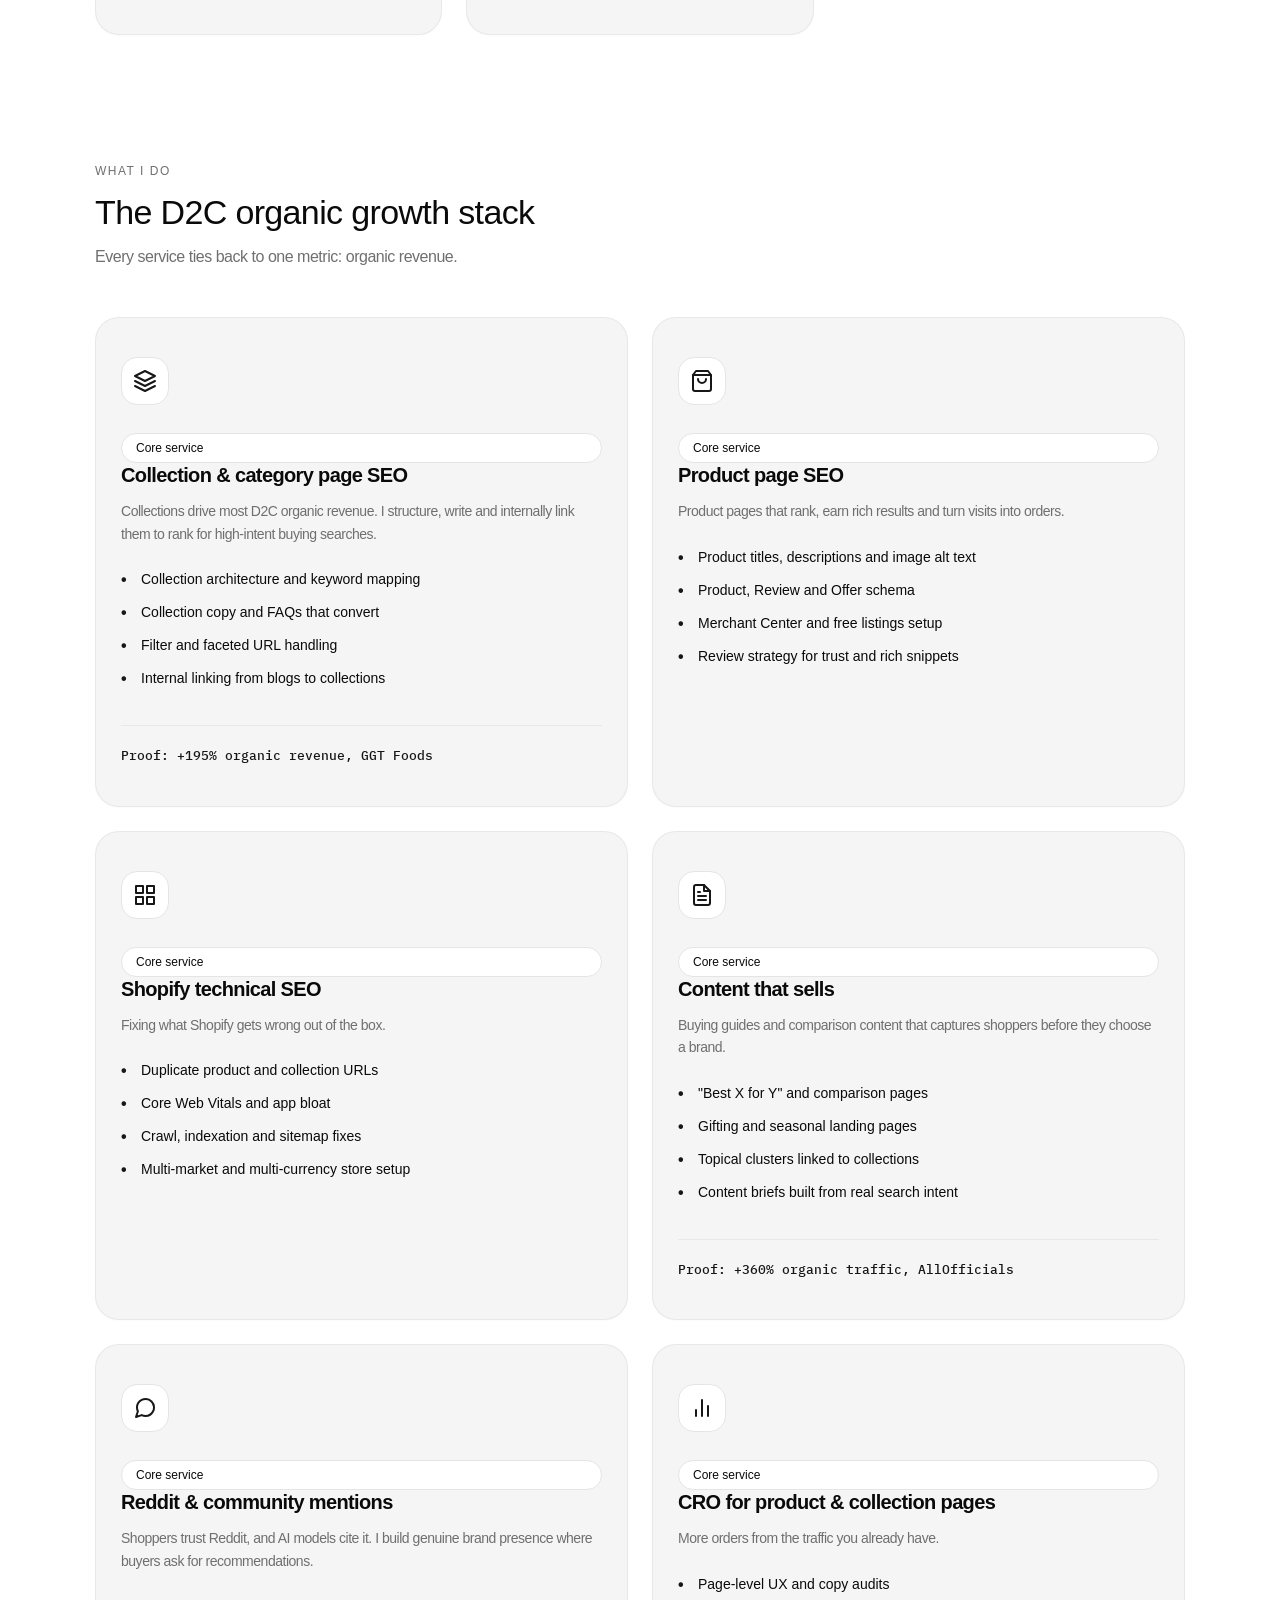
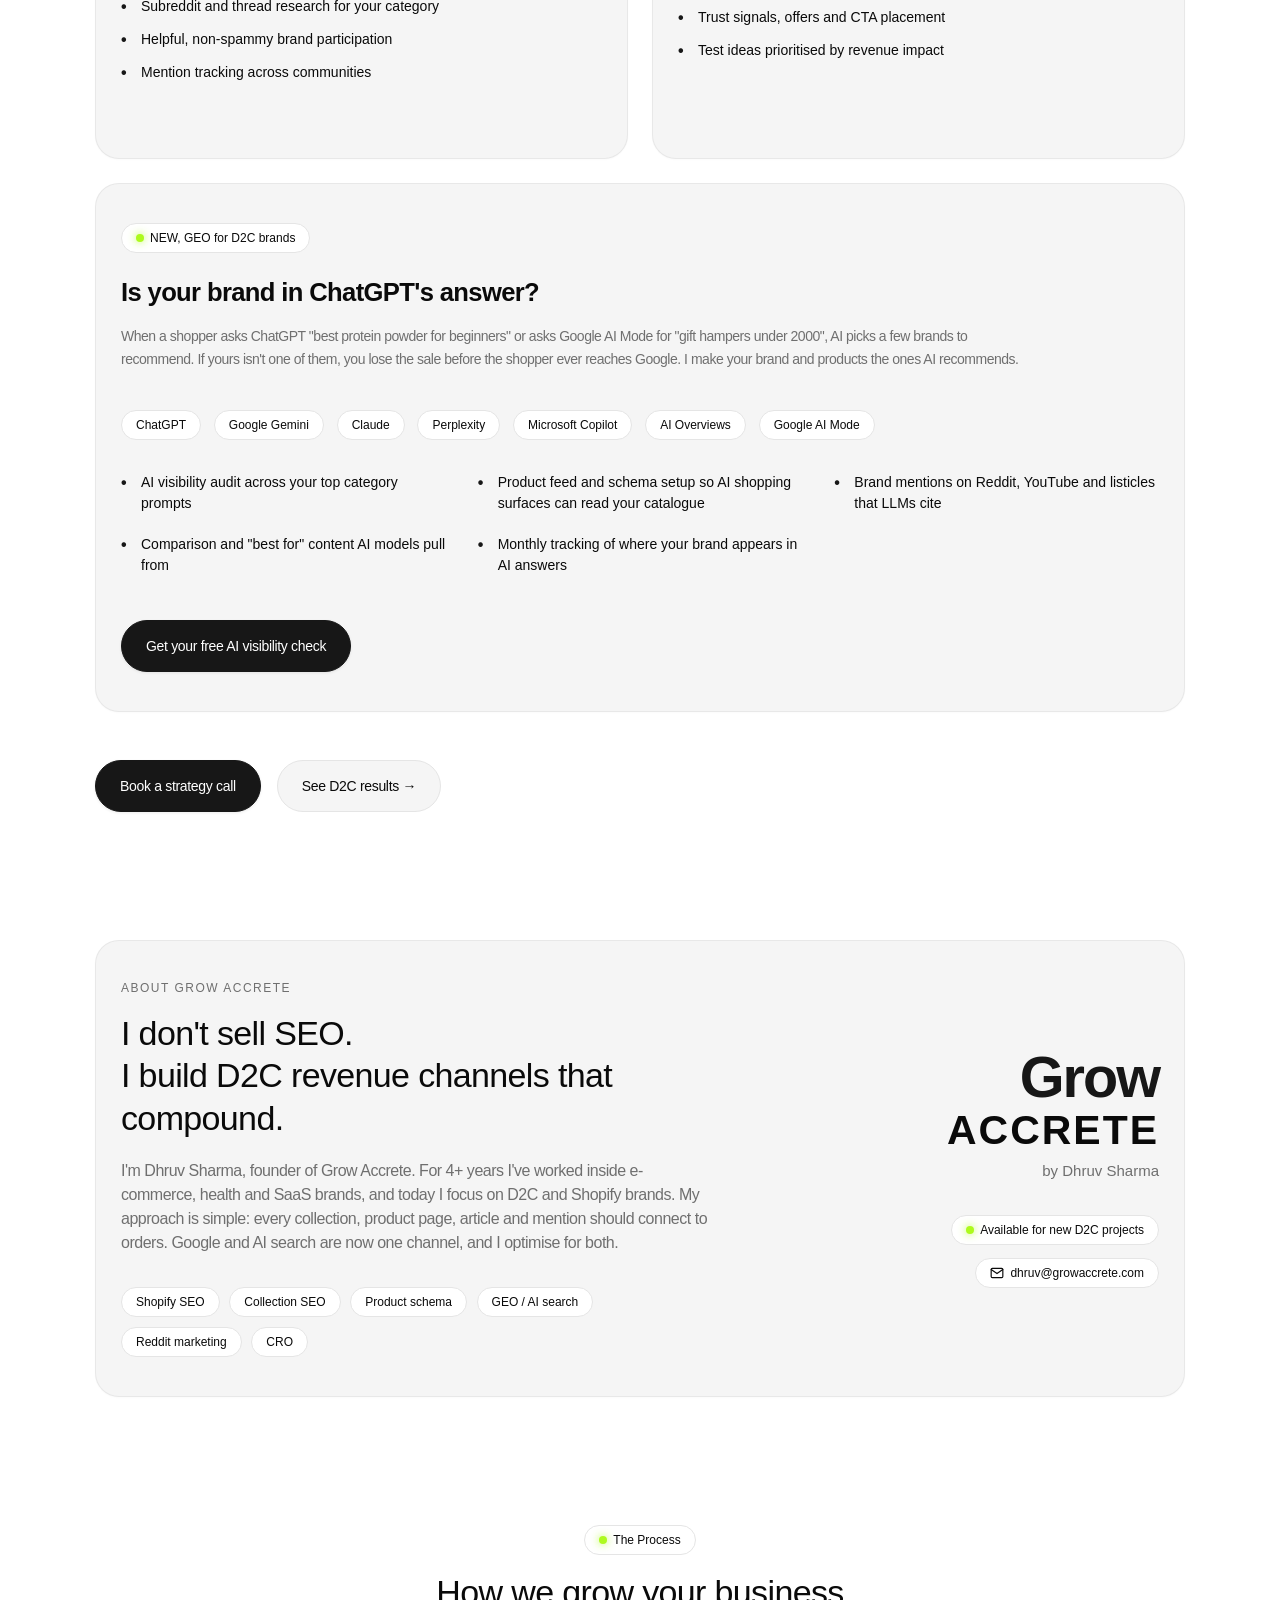
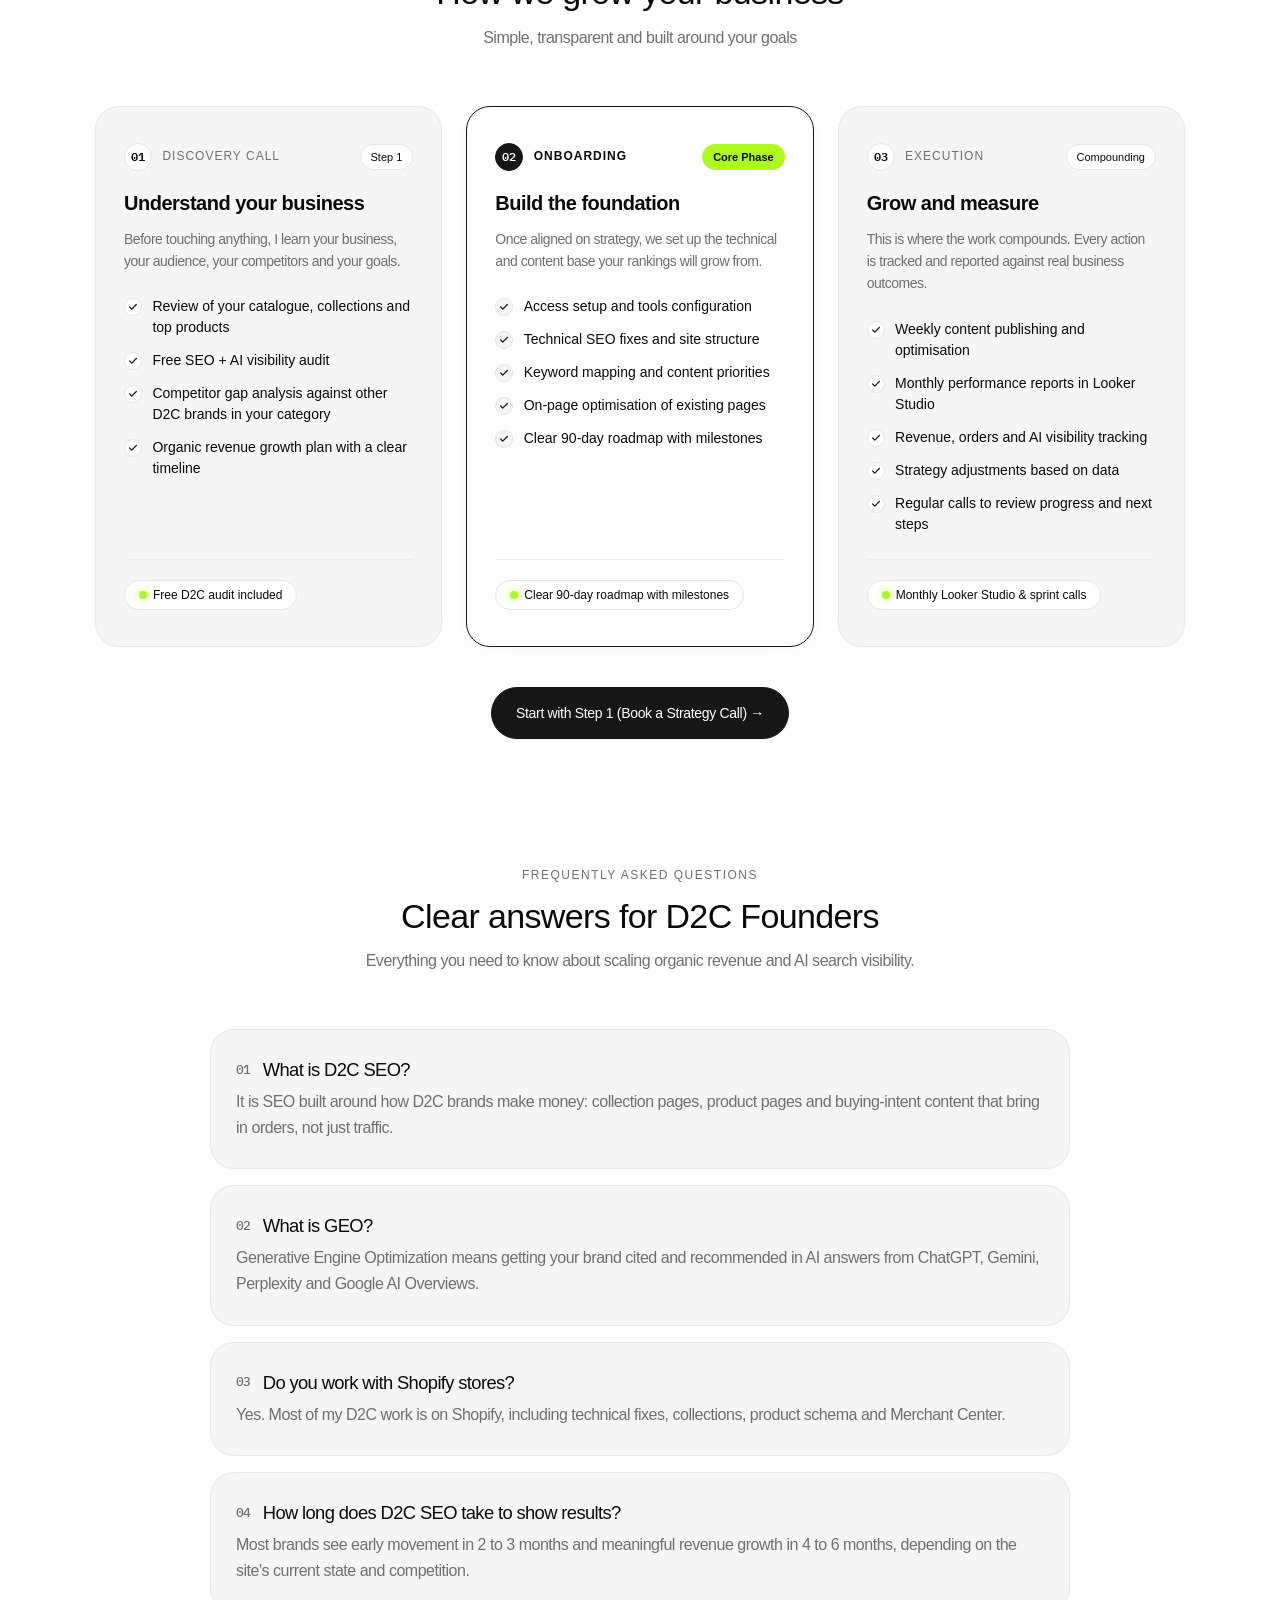
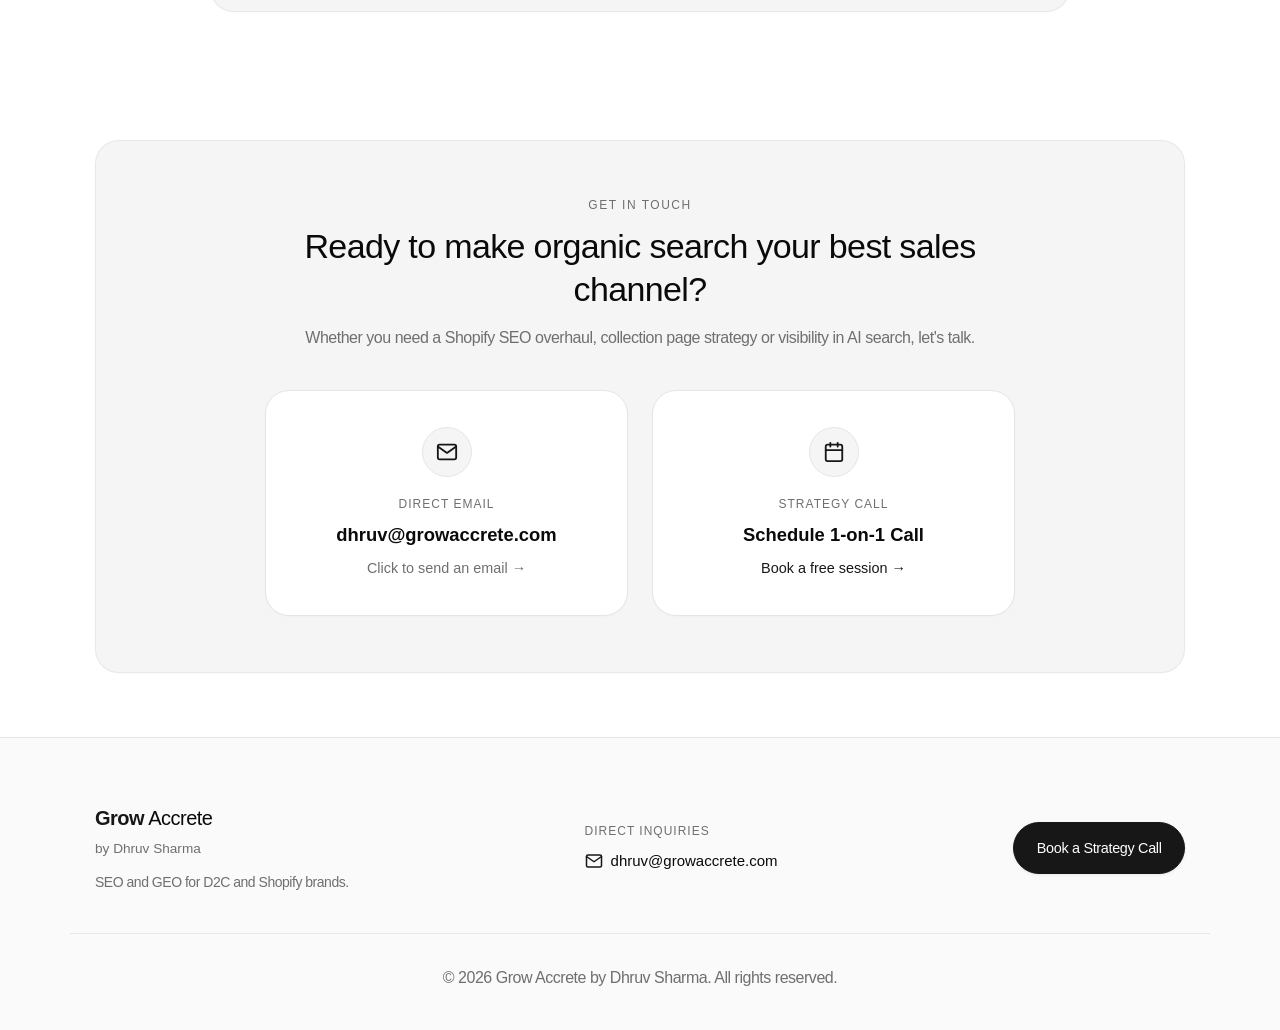
==== commit bf267d46: "Add files via upload" ====
--- a/Portfolio By AI/index.html
+++ b/Portfolio By AI/index.html
@@ -4,9 +4,109 @@
 <head>
     <meta charset="UTF-8">
     <meta name="viewport" content="width=device-width, initial-scale=1.0">
-    <title>Dhruv Sharma | SaaS &amp; E-commerce SEO Freelancer</title>
+    <title>Grow Your D2C Brand's Organic Revenue with SEO and GEO | Dhruv Sharma</title>
     <meta name="description"
-        content="Dhruv Sharma is an expert SEO freelancer with 4+ years of experience in driving organic growth, achieving millions of impressions and thousands of clicks.">
+        content="I help D2C brands grow organic revenue from Google and AI search like ChatGPT, Gemini and Perplexity. Proven results for Shopify and e-commerce brands.">
+    <link rel="canonical" href="https://www.growaccrete.com/">
+
+    <!-- Open Graph / Facebook -->
+    <meta property="og:type" content="website">
+    <meta property="og:url" content="https://www.growaccrete.com/">
+    <meta property="og:title" content="D2C SEO &amp; GEO Consultant for Shopify Brands | Grow Accrete">
+    <meta property="og:description"
+        content="I help D2C brands grow organic revenue from Google and AI search like ChatGPT, Gemini and Perplexity. Proven results for Shopify and e-commerce brands.">
+
+    <!-- Twitter -->
+    <meta name="twitter:card" content="summary_large_image">
+    <meta name="twitter:url" content="https://www.growaccrete.com/">
+    <meta name="twitter:title" content="D2C SEO &amp; GEO Consultant for Shopify Brands | Grow Accrete">
+    <meta name="twitter:description"
+        content="I help D2C brands grow organic revenue from Google and AI search like ChatGPT, Gemini and Perplexity. Proven results for Shopify and e-commerce brands.">
+
+    <!-- Structured Data (JSON-LD) -->
+    <script type="application/ld+json">
+    {
+      "@context": "https://schema.org",
+      "@graph": [
+        {
+          "@type": "Organization",
+          "@id": "https://www.growaccrete.com/#organization",
+          "name": "Grow Accrete",
+          "url": "https://www.growaccrete.com",
+          "email": "dhruv@growaccrete.com",
+          "founder": {
+            "@type": "Person",
+            "name": "Dhruv Sharma"
+          }
+        },
+        {
+          "@type": "Person",
+          "@id": "https://www.growaccrete.com/#person",
+          "name": "Dhruv Sharma",
+          "jobTitle": "D2C SEO & GEO Consultant",
+          "worksFor": {
+            "@type": "Organization",
+            "name": "Grow Accrete",
+            "url": "https://www.growaccrete.com"
+          },
+          "sameAs": [
+            "[PLACEHOLDER: LinkedIn URL]",
+            "[PLACEHOLDER: other profiles]"
+          ]
+        },
+        {
+          "@type": "ProfessionalService",
+          "@id": "https://www.growaccrete.com/#service",
+          "name": "Grow Accrete",
+          "url": "https://www.growaccrete.com",
+          "serviceType": [
+            "D2C SEO",
+            "Shopify SEO",
+            "Generative Engine Optimization"
+          ]
+        },
+        {
+          "@type": "FAQPage",
+          "@id": "https://www.growaccrete.com/#faq",
+          "mainEntity": [
+            {
+              "@type": "Question",
+              "name": "What is D2C SEO?",
+              "acceptedAnswer": {
+                "@type": "Answer",
+                "text": "It is SEO built around how D2C brands make money: collection pages, product pages and buying-intent content that bring in orders, not just traffic."
+              }
+            },
+            {
+              "@type": "Question",
+              "name": "What is GEO?",
+              "acceptedAnswer": {
+                "@type": "Answer",
+                "text": "Generative Engine Optimization means getting your brand cited and recommended in AI answers from ChatGPT, Gemini, Perplexity and Google AI Overviews."
+              }
+            },
+            {
+              "@type": "Question",
+              "name": "Do you work with Shopify stores?",
+              "acceptedAnswer": {
+                "@type": "Answer",
+                "text": "Yes. Most of my D2C work is on Shopify, including technical fixes, collections, product schema and Merchant Center."
+              }
+            },
+            {
+              "@type": "Question",
+              "name": "How long does D2C SEO take to show results?",
+              "acceptedAnswer": {
+                "@type": "Answer",
+                "text": "Most brands see early movement in 2 to 3 months and meaningful revenue growth in 4 to 6 months, depending on the site's current state and competition."
+              }
+            }
+          ]
+        }
+      ]
+    }
+    </script>
+
     <link rel="stylesheet" href="style.css">
     <!-- Google tag (gtag.js) -->
     <script async src="https://www.googletagmanager.com/gtag/js?id=G-2NXP7V7Y64"></script>
@@ -34,13 +134,14 @@
 <body>
 
     <!-- Global Navigation -->
-    <nav class="global-nav">
-        <a href="#home" class="nav-brand">DHRUV<span>SEO</span></a>
+    <nav class="global-nav" aria-label="Main Navigation">
+        <a href="#home" class="nav-brand">Grow <span>Accrete</span></a>
         <div class="nav-links">
             <a href="#portfolio">Case Studies</a>
             <a href="#services">Services</a>
             <a href="#about">About</a>
             <a href="#process">Process</a>
+            <a href="#faq">FAQ</a>
             <a href="#contact">Contact</a>
         </div>
         <a href="https://calendly.com/dhruvsharma0279" target="_blank" rel="noopener"
@@ -49,19 +150,15 @@
     </nav>
 
     <!-- Hero Section -->
-    <header class="hero" style="padding-top: 15vh;">
-        <div class="container hero-content" style="text-align: center; margin: 0 auto; max-width: 1000px;">
+    <header class="hero" id="home">
+        <div class="container hero-content">
             <div data-aos="fade-down"
-                style="display: flex; gap: 1rem; justify-content: center; align-items: center; flex-wrap: wrap; margin-bottom: 2.5rem;">
-                <div
-                    style="display: inline-flex; align-items: center; padding: 0.5rem 1rem; border: 1px solid rgba(46, 204, 113, 0.3); border-radius: 50px; color: var(--primary-color); font-size: 0.9rem; font-weight: 500; background: rgba(46, 204, 113, 0.05);">
-                    <span
-                        style="display: inline-block; width: 8px; height: 8px; background: var(--primary-color); border-radius: 50%; margin-right: 8px; box-shadow: 0 0 10px var(--primary-color);"></span>Available
-                    for new projects - Q4 2026
-                </div>
-                <a href="mailto:dhruv@growaccrete.com" class="email-pill-link"
-                    style="display: inline-flex; align-items: center; gap: 8px; padding: 0.5rem 1.1rem; border: 1px solid rgba(255, 255, 255, 0.15); border-radius: 50px; color: var(--text-main); font-size: 0.9rem; font-weight: 500; background: rgba(255, 255, 255, 0.03); text-decoration: none; transition: all 0.3s ease;">
-                    <svg width="15" height="15" viewBox="0 0 24 24" fill="none" stroke="currentColor" stroke-width="2"
+                style="display: flex; gap: 0.75rem; justify-content: center; align-items: center; flex-wrap: wrap; margin-bottom: 2rem;">
+                <div class="chip">
+                    <span class="status-dot"></span>Available for new D2C projects, Q4 2026
+                </div>
+                <a href="mailto:dhruv@growaccrete.com" class="chip" style="text-decoration: none;">
+                    <svg width="14" height="14" viewBox="0 0 24 24" fill="none" stroke="currentColor" stroke-width="2"
                         stroke-linecap="round" stroke-linejoin="round">
                         <path d="M4 4h16c1.1 0 2 .9 2 2v12c0 1.1-.9 2-2 2H4c-1.1 0-2-.9-2-2V6c0-1.1.9-2 2-2z"></path>
                         <polyline points="22,6 12,13 2,6"></polyline>
@@ -70,42 +167,42 @@
                 </a>
             </div>
 
-            <h1 data-aos="fade-up"
-                style="font-size: clamp(2.5rem, 4vw, 4rem); line-height: 1.15; margin-bottom: 1.5rem; letter-spacing: -1px; font-weight: 800;">
-                Grow Organic Revenue <br>
-                <span class="gradient-text">with SEO &amp; GEO</span>
+            <h1 data-aos="fade-up">
+                Grow D2C Revenue with <br>
+                <span>SEO and GEO</span>
             </h1>
 
-            <p data-aos="fade-up"
-                style="font-size: 1.25rem; color: var(--text-dim); max-width: 700px; line-height: 1.6; margin: 0 auto 4rem auto;">
-                I'm Dhruv Sharma - SEO strategist with 4 years building organic growth systems for Health, E-commerce &
-                EdTech brands. I don't just drive traffic. I drive the traffic that converts.
+            <p data-aos="fade-up" class="body-lg" style="margin: 0 auto 2.5rem auto;">
+                SEO and GEO for Shopify and D2C brands. I help your products rank on Google and get recommended by
+                ChatGPT, Gemini and Perplexity, so organic search becomes a revenue channel, not just a traffic report.
             </p>
 
-            <div style="display: flex; gap: 4rem; flex-wrap: wrap; justify-content: center;">
-                <div data-aos="fade-up" data-aos-delay="100">
-                    <div
-                        style="font-size: 2.5rem; font-weight: 800; color: #fff; margin-bottom: 0.2rem; display: flex; align-items: baseline; justify-content: center;">
-                        <span class="stat-number" data-target="4">0</span><span
-                            style="font-size: 2.5rem; color: #fff; margin-left: 2px; font-weight: 800;">+</span>
-                    </div>
-                    <div style="color: var(--text-dim); font-size: 1rem;">Years of SEO</div>
-                </div>
-                <div data-aos="fade-up" data-aos-delay="200">
-                    <div
-                        style="font-size: 2.5rem; font-weight: 800; color: #fff; margin-bottom: 0.2rem; display: flex; align-items: baseline; justify-content: center;">
-                        <span class="stat-number" data-target="3">0</span><span
-                            style="font-size: 2.5rem; color: #fff; margin-left: 2px; font-weight: 800;">x</span>
-                    </div>
-                    <div style="color: var(--text-dim); font-size: 1rem;">Avg. traffic growth</div>
-                </div>
-                <div data-aos="fade-up" data-aos-delay="300">
-                    <div
-                        style="font-size: 2.5rem; font-weight: 800; color: #fff; margin-bottom: 0.2rem; display: flex; align-items: baseline; justify-content: center;">
-                        <span class="stat-number" data-target="15">0</span><span
-                            style="font-size: 2.5rem; color: #fff; margin-left: 2px; font-weight: 800;">+</span>
-                    </div>
-                    <div style="color: var(--text-dim); font-size: 1rem;">Brands scaled</div>
+            <div data-aos="fade-up"
+                style="display: flex; gap: 1rem; justify-content: center; align-items: center; flex-wrap: wrap; margin-bottom: 3rem;">
+                <a href="https://calendly.com/dhruvsharma0279" target="_blank" rel="noopener"
+                    onclick="Calendly.initPopupWidget({url: 'https://calendly.com/dhruvsharma0279'});return false;"
+                    class="btn primary-btn">Get a free D2C SEO + AI visibility audit</a>
+                <a href="#portfolio" class="btn outline-btn">See D2C results</a>
+            </div>
+
+            <div class="hero-stats-grid" data-aos="fade-up" data-aos-delay="100">
+                <div class="hero-stat-card">
+                    <div class="hero-stat-val">
+                        <span class="stat-number" data-target="195" data-prefix="+" data-suffix="%">+195%</span>
+                    </div>
+                    <div class="hero-stat-lbl">Organic revenue (GGT Foods)</div>
+                </div>
+                <div class="hero-stat-card">
+                    <div class="hero-stat-val">
+                        <span class="stat-number" data-target="360" data-prefix="+" data-suffix="%">+360%</span>
+                    </div>
+                    <div class="hero-stat-lbl">Organic traffic (AllOfficials)</div>
+                </div>
+                <div class="hero-stat-card">
+                    <div class="hero-stat-val">
+                        <span class="stat-number">8+</span>
+                    </div>
+                    <div class="hero-stat-lbl">D2C brands scaled</div>
                 </div>
             </div>
         </div>
@@ -163,9 +260,8 @@
             <div class="project-card glass" data-aos="fade-up">
                 <div class="project-card-header">
                     <div class="project-header-left">
-                        <div class="project-logo-box" style="padding: 5px; background: rgba(0,0,0,0.2);">
-                            <img src="assets/allofficials-logo.png" alt="Allofficials"
-                                style="width: 100%; height: 100%; object-fit: contain; border-radius: 5px;">
+                        <div class="project-logo-box">
+                            <img src="assets/allofficials-logo.png" alt="Allofficials">
                         </div>
                         <h3>Allofficials Scale</h3>
                     </div>
@@ -204,9 +300,8 @@
             <div class="project-card glass" data-aos="fade-up">
                 <div class="project-card-header">
                     <div class="project-header-left">
-                        <div class="project-logo-box" style="padding: 5px; background: rgba(255, 255, 255, 0.05);">
-                            <img src="assets/brandpos-logo.png" alt="BrandPOS Logo"
-                                style="width: 100%; height: 100%; object-fit: contain; border-radius: 5px;">
+                        <div class="project-logo-box">
+                            <img src="assets/brandpos-logo.png" alt="BrandPOS Logo">
                         </div>
                         <h3>BrandPOS B2B Scale</h3>
                     </div>
@@ -221,7 +316,9 @@
                 </div>
 
                 <p class="project-description">
-                    B2B SaaS payment platform optimization securing <span class="highlight-green">Top 5 Google rankings</span> in India for core SoftPOS terms and driving a <span class="highlight-blue">+352% click surge</span>.
+                    B2B SaaS payment platform optimization securing <span class="highlight-green">Top 5 Google
+                        rankings</span> in India for core SoftPOS terms and driving a <span class="highlight-blue">+352%
+                        click surge</span>.
                 </p>
 
                 <div class="stats-container">
@@ -244,9 +341,8 @@
             <div class="project-card glass" data-aos="fade-up">
                 <div class="project-card-header">
                     <div class="project-header-left">
-                        <div class="project-logo-box" style="padding: 5px; background: rgba(255, 255, 255, 0.05);">
-                            <img src="assets/taphealth-logo.jpg" alt="Tap Health Logo"
-                                style="width: 100%; height: 100%; object-fit: contain; border-radius: 5px;">
+                        <div class="project-logo-box">
+                            <img src="assets/taphealth-logo.jpg" alt="Tap Health Logo">
                         </div>
                         <h3>Tap Health Scaling</h3>
                     </div>
@@ -286,9 +382,8 @@
             <div class="project-card glass" data-aos="fade-up">
                 <div class="project-card-header">
                     <div class="project-header-left">
-                        <div class="project-logo-box" style="padding: 5px; background: rgba(0, 0, 0, 0.2);">
-                            <img src="assets/ggtfoods-logo.png" alt="GGT Foods Logo"
-                                style="width: 100%; height: 100%; object-fit: contain; border-radius: 5px;">
+                        <div class="project-logo-box">
+                            <img src="assets/ggtfoods-logo.png" alt="GGT Foods Logo">
                         </div>
                         <h3>GGT Foods Organic Scale</h3>
                     </div>
@@ -327,16 +422,14 @@
     </section>
 
     <!-- Expanded Services Section -->
-    <section id="services" class="container" style="padding-top: 6rem; padding-bottom: 6rem;">
+    <section id="services" class="container">
         <div data-aos="fade-up" style="margin-bottom: 3rem;">
-            <p
-                style="color: var(--primary-color); font-weight: 600; font-size: 0.9rem; text-transform: uppercase; letter-spacing: 1px; margin-bottom: 1.5rem;">
+            <p class="label-sm"
+                style="color: var(--color-muted-text); text-transform: uppercase; letter-spacing: 1.5px; margin-bottom: 0.75rem;">
                 WHAT I DO</p>
-            <h2
-                style="font-size: clamp(2.5rem, 4vw, 3.5rem); line-height: 1.1; margin-bottom: 1.5rem; text-align: left;">
-                Services built for<br>measurable growth</h2>
-            <p style="color: var(--text-dim); font-size: 1.1rem; text-align: left;">Every service ties back to one
-                metric: organic revenue. Not vanity traffic.</p>
+            <h2 style="margin-bottom: 0.75rem; text-align: left;">
+                The D2C organic growth stack</h2>
+            <p style="text-align: left;">Every service ties back to one metric: organic revenue.</p>
         </div>
 
         <div class="services-grid"
@@ -345,40 +438,40 @@
             <div class="glass service-card" data-aos="fade-up">
                 <div class="service-icon"><svg width="24" height="24" viewBox="0 0 24 24" fill="none"
                         stroke="currentColor" stroke-width="2" stroke-linecap="round" stroke-linejoin="round">
-                        <polyline points="22 12 18 12 15 21 9 3 6 12 2 12"></polyline>
+                        <polygon points="12 2 2 7 12 12 22 7 12 2"></polygon>
+                        <polyline points="2 17 12 22 22 17"></polyline>
+                        <polyline points="2 12 12 17 22 12"></polyline>
                     </svg></div>
                 <div class="service-badge">Core service</div>
-                <h3>Technical SEO & site audits</h3>
-                <p>Full-stack SEO fixes that eliminate ranking blockers: crawlability, Core Web Vitals, schema,
-                    indexation.</p>
+                <h3>Collection &amp; category page SEO</h3>
+                <p>Collections drive most D2C organic revenue. I structure, write and internally link them to rank for
+                    high-intent buying searches.</p>
                 <ul class="service-list">
-                    <li>Site architecture & crawl budget fixes</li>
-                    <li>Core Web Vitals & page speed</li>
-                    <li>Schema markup & structured data</li>
-                    <li>Domain migrations (managed BlockP: is -> io)</li>
+                    <li>Collection architecture and keyword mapping</li>
+                    <li>Collection copy and FAQs that convert</li>
+                    <li>Filter and faceted URL handling</li>
+                    <li>Internal linking from blogs to collections</li>
                 </ul>
-                <div class="service-metric">+149% clicks in 3 months - BlockP</div>
+                <div class="service-metric">Proof: +195% organic revenue, GGT Foods</div>
             </div>
 
             <!-- Card 2 -->
             <div class="glass service-card" data-aos="fade-up" data-aos-delay="100">
                 <div class="service-icon"><svg width="24" height="24" viewBox="0 0 24 24" fill="none"
                         stroke="currentColor" stroke-width="2" stroke-linecap="round" stroke-linejoin="round">
-                        <circle cx="11" cy="11" r="8"></circle>
-                        <line x1="21" y1="21" x2="16.65" y2="16.65"></line>
-                        <line x1="11" y1="8" x2="11" y2="14"></line>
-                        <line x1="8" y1="11" x2="14" y2="11"></line>
+                        <path d="M6 2L3 6v14a2 2 0 0 0 2 2h14a2 2 0 0 0 2-2V6l-3-4z"></path>
+                        <line x1="3" y1="6" x2="21" y2="6"></line>
+                        <path d="M16 10a4 4 0 0 1-8 0"></path>
                     </svg></div>
                 <div class="service-badge">Core service</div>
-                <h3>Keyword research & content strategy</h3>
-                <p>Intent-first keyword mapping and content clusters that convert, not just rank.</p>
+                <h3>Product page SEO</h3>
+                <p>Product pages that rank, earn rich results and turn visits into orders.</p>
                 <ul class="service-list">
-                    <li>High-intent keyword clusters</li>
-                    <li>Competitor gap analysis</li>
-                    <li>Content brief creation</li>
-                    <li>Topical authority mapping</li>
+                    <li>Product titles, descriptions and image alt text</li>
+                    <li>Product, Review and Offer schema</li>
+                    <li>Merchant Center and free listings setup</li>
+                    <li>Review strategy for trust and rich snippets</li>
                 </ul>
-                <div class="service-metric">+190% organic traffic in 4 months - Tap Health</div>
             </div>
 
             <!-- Card 3 -->
@@ -391,177 +484,173 @@
                         <rect x="3" y="14" width="7" height="7"></rect>
                     </svg></div>
                 <div class="service-badge">Core service</div>
-                <h3>Programmatic SEO</h3>
-                <p>Scale content to thousands of pages using data-driven templates without losing quality signals.</p>
+                <h3>Shopify technical SEO</h3>
+                <p>Fixing what Shopify gets wrong out of the box.</p>
                 <ul class="service-list">
-                    <li>Template & data architecture</li>
-                    <li>Dynamic page generation strategy</li>
-                    <li>Quality control frameworks</li>
-                    <li>Internal linking at scale</li>
+                    <li>Duplicate product and collection URLs</li>
+                    <li>Core Web Vitals and app bloat</li>
+                    <li>Crawl, indexation and sitemap fixes</li>
+                    <li>Multi-market and multi-currency store setup</li>
                 </ul>
-                <div class="service-metric">3.8M Clicks - Vector category client</div>
             </div>
 
             <!-- Card 4 -->
             <div class="glass service-card" data-aos="fade-up">
                 <div class="service-icon"><svg width="24" height="24" viewBox="0 0 24 24" fill="none"
                         stroke="currentColor" stroke-width="2" stroke-linecap="round" stroke-linejoin="round">
-                        <circle cx="12" cy="12" r="10"></circle>
-                        <line x1="2" y1="12" x2="22" y2="12"></line>
-                        <path
-                            d="M12 2a15.3 15.3 0 0 1 4 10 15.3 15.3 0 0 1-4 10 15.3 15.3 0 0 1-4-10 15.3 15.3 0 0 1 4-10z">
-                        </path>
+                        <path d="M14 2H6a2 2 0 0 0-2 2v16a2 2 0 0 0 2 2h12a2 2 0 0 0 2-2V8z"></path>
+                        <polyline points="14 2 14 8 20 8"></polyline>
+                        <line x1="16" y1="13" x2="8" y2="13"></line>
+                        <line x1="16" y1="17" x2="8" y2="17"></line>
+                        <polyline points="10 9 9 9 8 9"></polyline>
                     </svg></div>
                 <div class="service-badge">Core service</div>
-                <h3>International & multilingual SEO</h3>
-                <p>Expand into US, UK, AU and global markets with proper hreflang, localization, and Tier-1 targeting.
-                </p>
+                <h3>Content that sells</h3>
+                <p>Buying guides and comparison content that captures shoppers before they choose a brand.</p>
                 <ul class="service-list">
-                    <li>Hreflang implementation</li>
-                    <li>14-language SEO localization</li>
-                    <li>Geo-targeted content strategy</li>
-                    <li>Tier-1 market ranking plan</li>
+                    <li>"Best X for Y" and comparison pages</li>
+                    <li>Gifting and seasonal landing pages</li>
+                    <li>Topical clusters linked to collections</li>
+                    <li>Content briefs built from real search intent</li>
                 </ul>
-                <div class="service-metric">Top 5 US/UK/AU rankings - BlockP</div>
+                <div class="service-metric">Proof: +360% organic traffic, AllOfficials</div>
             </div>
 
             <!-- Card 5 -->
             <div class="glass service-card" data-aos="fade-up" data-aos-delay="100">
                 <div class="service-icon"><svg width="24" height="24" viewBox="0 0 24 24" fill="none"
                         stroke="currentColor" stroke-width="2" stroke-linecap="round" stroke-linejoin="round">
-                        <polygon points="12 2 2 7 12 12 22 7 12 2"></polygon>
-                        <polyline points="2 17 12 22 22 17"></polyline>
-                        <polyline points="2 12 12 17 22 12"></polyline>
+                        <path
+                            d="M21 11.5a8.38 8.38 0 0 1-.9 3.8 8.5 8.5 0 0 1-7.6 4.7 8.38 8.38 0 0 1-3.8-.9L3 21l1.9-5.7a8.38 8.38 0 0 1-.9-3.8 8.5 8.5 0 0 1 4.7-7.6 8.38 8.38 0 0 1 3.8-.9h.5a8.48 8.48 0 0 1 8 8v.5z">
+                        </path>
                     </svg></div>
                 <div class="service-badge">Core service</div>
-                <h3>App store optimization (ASO)</h3>
-                <p>Grow organic app downloads by aligning ASO with your web SEO strategy for compounding results.</p>
+                <h3>Reddit &amp; community mentions</h3>
+                <p>Shoppers trust Reddit, and AI models cite it. I build genuine brand presence where buyers ask for
+                    recommendations.</p>
                 <ul class="service-list">
-                    <li>Play Store & App Store keyword research</li>
-                    <li>Listing copy & metadata optimization</li>
-                    <li>SEO + ASO traffic alignment</li>
-                    <li>Download growth tracking</li>
+                    <li>Subreddit and thread research for your category</li>
+                    <li>Helpful, non-spammy brand participation</li>
+                    <li>Mention tracking across communities</li>
                 </ul>
-                <div class="service-metric">300 - 400 downloads/day - BlockP app</div>
             </div>
 
             <!-- Card 6 -->
             <div class="glass service-card" data-aos="fade-up" data-aos-delay="200">
                 <div class="service-icon"><svg width="24" height="24" viewBox="0 0 24 24" fill="none"
                         stroke="currentColor" stroke-width="2" stroke-linecap="round" stroke-linejoin="round">
-                        <path d="M12 22s8-4 8-10V5l-8-3-8 3v7c0 6 8 10 8 10z"></path>
+                        <line x1="18" y1="20" x2="18" y2="10"></line>
+                        <line x1="12" y1="20" x2="12" y2="4"></line>
+                        <line x1="6" y1="20" x2="6" y2="14"></line>
                     </svg></div>
                 <div class="service-badge">Core service</div>
-                <h3>Google core update recovery</h3>
-                <p>Sites hit by algorithm updates need systematic content and trust rehabilitation: not guesswork.</p>
+                <h3>CRO for product &amp; collection pages</h3>
+                <p>More orders from the traffic you already have.</p>
                 <ul class="service-list">
-                    <li>Content quality audit & cleanup</li>
-                    <li>E-E-A-T signal strengthening</li>
-                    <li>AI content identification & rewriting</li>
-                    <li>Recovery roadmap with milestones</li>
+                    <li>Page-level UX and copy audits</li>
+                    <li>Trust signals, offers and CTA placement</li>
+                    <li>Test ideas prioritised by revenue impact</li>
                 </ul>
-                <div class="service-metric">40K &rarr; 150K/month recovery - client site</div>
-            </div>
-
-            <!-- Card 7 (Full width) -->
+            </div>
+
+            <!-- Card 7 (Full width GEO) -->
             <div class="glass service-card full-width-card" data-aos="fade-up">
                 <div style="display: flex; gap: 1rem; align-items: center; margin-bottom: 1.5rem; flex-wrap: wrap;">
-                    <div class="service-badge"
-                        style="background: rgba(46, 204, 113, 0.1); border-color: rgba(46, 204, 113, 0.3); color: var(--primary-color); margin-bottom: 0;">
-                        NEW * GEO * Generative Engine Optimization</div>
-                </div>
-                <h3 style="font-size: 1.6rem; margin-bottom: 1rem;">Rank on AI & LLM platforms: not just Google</h3>
-                <p style="max-width: 900px;">Search is changing. ChatGPT, Gemini, Claude, and Perplexity now answer
-                    millions of queries directly. If your brand isn't being cited by AI models, you're invisible to an
-                    entire generation of buyers. I build the content and authority signals that get you recommended
-                    inside AI-generated answers.</p>
+                    <div class="chip">
+                        <span class="neon-dot"></span> NEW, GEO for D2C brands</div>
+                </div>
+                <h3 style="font-size: 1.6rem; margin-bottom: 1rem;">Is your brand in ChatGPT's answer?</h3>
+                <p style="max-width: 900px;">When a shopper asks ChatGPT "best protein powder for beginners" or asks
+                    Google
+                    AI Mode for "gift hampers under 2000", AI picks a few brands to recommend. If yours isn't one of
+                    them, you lose the sale before the shopper ever reaches Google. I make your brand and products the
+                    ones AI recommends.</p>
 
                 <div class="llm-pills" style="margin: 1rem 0 2rem 0; display: flex; gap: 0.8rem; flex-wrap: wrap;">
                     <span class="llm-pill">ChatGPT</span>
                     <span class="llm-pill">Google Gemini</span>
-                    <span class="llm-pill">Claude (Anthropic)</span>
-                    <span class="llm-pill">Perplexity AI</span>
+                    <span class="llm-pill">Claude</span>
+                    <span class="llm-pill">Perplexity</span>
                     <span class="llm-pill">Microsoft Copilot</span>
                     <span class="llm-pill">AI Overviews</span>
+                    <span class="llm-pill">Google AI Mode</span>
                 </div>
 
                 <ul class="service-list column-list">
-                    <li>Brand mention & citation strategy for LLMs</li>
-                    <li>Structured content that AI models prefer to cite</li>
-                    <li>AI search visibility audits & gap analysis</li>
-                    <li>E-E-A-T & entity authority signals</li>
-                    <li>FAQ & conversational content for AI snippets</li>
-                    <li>Monitoring presence in AI-generated answers</li>
+                    <li>AI visibility audit across your top category prompts</li>
+                    <li>Product feed and schema setup so AI shopping surfaces can read your catalogue</li>
+                    <li>Brand mentions on Reddit, YouTube and listicles that LLMs cite</li>
+                    <li>Comparison and "best for" content AI models pull from</li>
+                    <li>Monthly tracking of where your brand appears in AI answers</li>
                 </ul>
+
+                <div style="margin-top: 2rem;">
+                    <a href="https://calendly.com/dhruvsharma0279" target="_blank" rel="noopener"
+                        onclick="Calendly.initPopupWidget({url: 'https://calendly.com/dhruvsharma0279'});return false;"
+                        class="btn primary-btn">Get your free AI visibility check</a>
+                </div>
             </div>
         </div>
 
         <!-- CTA Buttons -->
-        <div style="margin-top: 3rem; display: flex; gap: 1.5rem; align-items: center; flex-wrap: wrap;"
+        <div style="margin-top: 3rem; display: flex; gap: 1rem; align-items: center; flex-wrap: wrap;"
             data-aos="fade-up">
             <a href="https://calendly.com/dhruvsharma0279" target="_blank" rel="noopener"
                 onclick="Calendly.initPopupWidget({url: 'https://calendly.com/dhruvsharma0279'});return false;"
                 class="btn primary-btn">Book a strategy call</a>
-            <a href="#portfolio" class="btn outline-btn glass">See case studies &rarr;</a>
+            <a href="#portfolio" class="btn outline-btn">See D2C results &rarr;</a>
         </div>
     </section>
 
     <!-- About Section -->
-    <section id="about" class="container" style="margin-bottom: 1rem;">
-        <div class="glass flex-split" style="padding: 5rem 4rem; gap: 4rem; align-items: stretch;" data-aos="fade-up">
+    <section id="about" class="container">
+        <div class="card flex-split" style="align-items: stretch;" data-aos="fade-up">
             <!-- Left Content Column -->
-            <div style="flex: 1.5; padding-right: 2rem;">
-                <p
-                    style="color: var(--primary-color); font-weight: 600; font-size: 0.9rem; text-transform: uppercase; letter-spacing: 1px; margin-bottom: 2rem;">
-                    ABOUT DHRUV</p>
-                <h2 style="font-size: 2.2rem; line-height: 1.3; margin-bottom: 2rem; font-weight: 800; color: #888;">
+            <div style="flex: 1.5;">
+                <p class="label-sm"
+                    style="color: var(--color-muted-text); text-transform: uppercase; letter-spacing: 1.5px; margin-bottom: 1rem;">
+                    ABOUT GROW ACCRETE</p>
+                <h2 style="margin-bottom: 1.25rem;">
                     I don't sell SEO.<br>
-                    I build <span class="gradient-text">organic growth systems</span> that compound.
+                    I build D2C revenue channels that compound.
                 </h2>
-                <p style="margin-bottom: 1.5rem; color: #ddd; font-size: 1.05rem; line-height: 1.7;">
-                    4 years working inside Health, EdTech, E-commerce & SaaS brands — from early-stage startups to
-                    scaled platforms. I've managed international migrations, recovered sites from core updates, and
-                    built multilingual SEO strategies across 14 languages.
-                </p>
-                <p style="margin-bottom: 2rem; color: #ddd; font-size: 1.05rem; line-height: 1.7;">
-                    My edge: I think in systems, not tasks. Every fix, page, and link connects to a larger architecture
-                    designed to grow without ceiling.
+                <p style="margin-bottom: 2rem;">
+                    I'm Dhruv Sharma, founder of Grow Accrete. For 4+ years I've worked inside e-commerce, health and
+                    SaaS brands, and today I focus on D2C and Shopify brands. My
+                    approach is simple: every collection, product page, article and mention should connect to orders.
+                    Google and AI search are now one channel, and I optimise for both.
                 </p>
 
                 <!-- Skills Array -->
-                <div style="display: flex; gap: 0.8rem; flex-wrap: wrap;">
-                    <span class="service-badge" style="margin-bottom: 0; background: transparent;">Technical SEO</span>
-                    <span class="service-badge" style="margin-bottom: 0; background: transparent;">International
-                        SEO</span>
-                    <span class="service-badge" style="margin-bottom: 0; background: transparent;">Programmatic
-                        SEO</span>
-                    <span class="service-badge" style="margin-bottom: 0; background: transparent;">ASO</span>
-                    <span class="service-badge" style="margin-bottom: 0; background: transparent;">GEO / LLM
-                        Ranking</span>
-                    <span class="service-badge" style="margin-bottom: 0; background: transparent;">Core update
-                        recovery</span>
+                <div style="display: flex; gap: 0.6rem; flex-wrap: wrap;">
+                    <span class="chip">Shopify SEO</span>
+                    <span class="chip">Collection SEO</span>
+                    <span class="chip">Product schema</span>
+                    <span class="chip">GEO / AI search</span>
+                    <span class="chip">Reddit marketing</span>
+                    <span class="chip">CRO</span>
                 </div>
             </div>
 
             <!-- Right Logo Column -->
             <div
                 style="flex: 1; display: flex; flex-direction: column; align-items: flex-end; justify-content: center; position: relative;">
-                <h2
-                    style="font-size: clamp(4rem, 6vw, 6rem); color: var(--primary-color); text-transform: none; margin-bottom: 0; line-height: 1; font-weight: 800; letter-spacing: -2px; text-align: right;">
-                    Dhruv<br><span
-                        style="color: #555; font-size: clamp(1.2rem, 1.8vw, 1.8rem); font-weight: 600; text-transform: uppercase; letter-spacing: 4px; display: block; text-align: right; margin-top: 0.5rem;">SHARMA</span>
-                </h2>
+                <div
+                    style="font-size: clamp(3rem, 4.5vw, 4.5rem); color: var(--color-primary); margin-bottom: 0; line-height: 1; font-weight: 600; letter-spacing: -2px; text-align: right;">
+                    Grow<br><span
+                        style="color: var(--color-on-surface); font-size: clamp(2rem, 3.2vw, 3.2rem); font-weight: 600; text-transform: uppercase; letter-spacing: 2px; display: block; text-align: right; margin-top: 0.25rem;">ACCRETE</span>
+                </div>
+                <div
+                    style="color: var(--color-muted-text); font-size: 15px; font-weight: 500; text-align: right; margin-top: 0.5rem;">
+                    by Dhruv Sharma</div>
                 <div
                     style="margin-top: 2rem; display: flex; flex-direction: column; align-items: flex-end; gap: 0.8rem;">
-                    <div
-                        style="display: inline-flex; align-items: center; padding: 0.5rem 1rem; border: 1px solid rgba(46, 204, 113, 0.3); border-radius: 50px; color: var(--primary-color); font-size: 0.9rem; font-weight: 500; background: rgba(46, 204, 113, 0.05);">
-                        <span
-                            style="display: inline-block; width: 8px; height: 8px; background: var(--primary-color); border-radius: 50%; margin-right: 8px; box-shadow: 0 0 10px var(--primary-color);"></span>Open
-                        to new projects
-                    </div>
-                    <a href="mailto:dhruv@growaccrete.com" class="email-pill-link"
-                        style="display: inline-flex; align-items: center; gap: 8px; color: #fff; text-decoration: none; font-size: 0.95rem; font-weight: 500; padding: 0.6rem 1.2rem; border-radius: 50px; background: rgba(255, 255, 255, 0.05); border: 1px solid rgba(255, 255, 255, 0.15); transition: all 0.3s ease;">
-                        <svg width="16" height="16" viewBox="0 0 24 24" fill="none" stroke="currentColor"
+                    <div class="chip">
+                        <span class="status-dot"></span>Available for new D2C projects
+                    </div>
+                    <a href="mailto:dhruv@growaccrete.com" class="chip"
+                        style="text-decoration: none;">
+                        <svg width="14" height="14" viewBox="0 0 24 24" fill="none" stroke="currentColor"
                             stroke-width="2" stroke-linecap="round" stroke-linejoin="round">
                             <path d="M4 4h16c1.1 0 2 .9 2 2v12c0 1.1-.9 2-2 2H4c-1.1 0-2-.9-2-2V6c0-1.1.9-2 2-2z">
                             </path>
@@ -575,198 +664,271 @@
     </section>
 
     <!-- Process Section -->
-    <section id="process" class="container" style="padding: 2rem 0;">
-        <div class="section-header" style="text-align: center; margin-bottom: 4rem;" data-aos="fade-up">
-            <p
-                style="color: var(--primary-color); font-weight: 600; font-size: 0.85rem; text-transform: uppercase; letter-spacing: 2px; margin-bottom: 1rem;">
-                THE PROCESS</p>
-            <h2 style="font-size: clamp(2.5rem, 5vw, 4rem); line-height: 1.1; margin-bottom: 1rem; font-weight: 800;">
-                How we grow your business</h2>
-            <p style="color: var(--text-dim); font-size: 1.2rem;">Simple, transparent and built around your goals</p>
-        </div>
-
-        <div class="process-grid"
-            style="display: grid; grid-template-columns: repeat(auto-fit, minmax(300px, 1fr)); gap: 2rem;">
+    <section id="process" class="container">
+        <div class="section-header" data-aos="fade-up">
+            <span class="chip" style="margin-bottom: 1rem;"><span class="neon-dot"></span> The Process</span>
+            <h2 style="margin-bottom: 0.75rem;">How we grow your business</h2>
+            <p>Simple, transparent and built around your goals</p>
+        </div>
+
+        <div class="process-grid">
 
             <!-- Step 1 -->
-            <div class="glass process-card" data-aos="fade-up"
-                style="padding: 2.5rem; border-radius: 12px; display: flex; flex-direction: column;">
-                <div style="display: flex; align-items: center; gap: 1rem; margin-bottom: 2rem;">
-                    <span
-                        style="display: flex; align-items: center; justify-content: center; width: 32px; height: 32px; border-radius: 50%; border: 1px solid var(--primary-color); color: var(--primary-color); font-weight: 600; font-size: 0.9rem;">1</span>
-                    <span style="color: var(--primary-color); font-weight: 600; font-size: 0.9rem;">Discovery
-                        call</span>
-                </div>
-                <h3 style="font-size: 2rem; margin-bottom: 1.5rem; line-height: 1.2; font-weight: 800;">Understand
-                    your<br>business</h3>
-                <p style="color: var(--text-dim); line-height: 1.7; margin-bottom: 2.5rem; font-size: 0.95rem;">Before
-                    touching anything, I learn your business, your audience, your competitors and your goals.</p>
-                <ul class="process-list" style="list-style: none; padding: 0; margin: 0 0 2rem 0; flex-grow: 1;">
-                    <li
-                        style="position: relative; padding-left: 1.5rem; margin-bottom: 1.5rem; font-size: 0.9rem; color: #ddd; line-height: 1.5;">
-                        <span style="color: var(--primary-color); position: absolute; left: 0;">▪</span> In-depth
-                        business and market analysis
-                    </li>
-                    <li
-                        style="position: relative; padding-left: 1.5rem; margin-bottom: 1.5rem; font-size: 0.9rem; color: #ddd; line-height: 1.5;">
-                        <span style="color: var(--primary-color); position: absolute; left: 0;">▪</span> Free detailed
-                        SEO audit of your site
-                    </li>
-                    <li
-                        style="position: relative; padding-left: 1.5rem; margin-bottom: 1.5rem; font-size: 0.9rem; color: #ddd; line-height: 1.5;">
-                        <span style="color: var(--primary-color); position: absolute; left: 0;">▪</span> Competitor gap
-                        analysis
-                    </li>
-                    <li
-                        style="position: relative; padding-left: 1.5rem; margin-bottom: 1.5rem; font-size: 0.9rem; color: #ddd; line-height: 1.5;">
-                        <span style="color: var(--primary-color); position: absolute; left: 0;">▪</span> Organic growth
-                        strategy with clear timeline
-                    </li>
-                    <li
-                        style="position: relative; padding-left: 1.5rem; margin-bottom: 1.5rem; font-size: 0.9rem; color: #ddd; line-height: 1.5;">
-                        <span style="color: var(--primary-color); position: absolute; left: 0;">▪</span> Honest
-                        breakdown of what is missing and how to fix it
+            <div class="card process-card" data-aos="fade-up">
+                <div class="process-card-header">
+                    <div class="process-step-indicator">
+                        <span class="process-step-circle">01</span>
+                        <span class="process-step-label">Discovery call</span>
+                    </div>
+                    <span class="chip" style="font-size: 11px; padding: 4px 10px;">Step 1</span>
+                </div>
+                <h3>Understand your business</h3>
+                <p class="process-desc">Before touching anything, I learn your business, your audience, your competitors and your goals.</p>
+                <ul class="process-checklist">
+                    <li>
+                        <span class="process-check">
+                            <svg width="10" height="10" viewBox="0 0 24 24" fill="none" stroke="currentColor" stroke-width="3" stroke-linecap="round" stroke-linejoin="round"><polyline points="20 6 9 17 4 12"></polyline></svg>
+                        </span>
+                        <span>Review of your catalogue, collections and top products</span>
+                    </li>
+                    <li>
+                        <span class="process-check">
+                            <svg width="10" height="10" viewBox="0 0 24 24" fill="none" stroke="currentColor" stroke-width="3" stroke-linecap="round" stroke-linejoin="round"><polyline points="20 6 9 17 4 12"></polyline></svg>
+                        </span>
+                        <span>Free SEO + AI visibility audit</span>
+                    </li>
+                    <li>
+                        <span class="process-check">
+                            <svg width="10" height="10" viewBox="0 0 24 24" fill="none" stroke="currentColor" stroke-width="3" stroke-linecap="round" stroke-linejoin="round"><polyline points="20 6 9 17 4 12"></polyline></svg>
+                        </span>
+                        <span>Competitor gap analysis against other D2C brands in your category</span>
+                    </li>
+                    <li>
+                        <span class="process-check">
+                            <svg width="10" height="10" viewBox="0 0 24 24" fill="none" stroke="currentColor" stroke-width="3" stroke-linecap="round" stroke-linejoin="round"><polyline points="20 6 9 17 4 12"></polyline></svg>
+                        </span>
+                        <span>Organic revenue growth plan with a clear timeline</span>
                     </li>
                 </ul>
-                <div style="margin-top: auto; padding-top: 1rem;">
-                    <span
-                        style="display: inline-block; padding: 0.4rem 1rem; border: 1px solid var(--primary-color); border-radius: 50px; color: var(--primary-color); font-size: 0.8rem; font-weight: 500;">Free
-                        audit included</span>
+                <div class="process-card-footer">
+                    <span class="chip"><span class="status-dot"></span> Free D2C audit included</span>
                 </div>
             </div>
 
             <!-- Step 2 -->
-            <div class="glass process-card active-step" data-aos="fade-up" data-aos-delay="100"
-                style="padding: 2.5rem; border-radius: 12px; display: flex; flex-direction: column; border: 1px solid var(--primary-color); box-shadow: 0 0 30px rgba(46, 204, 113, 0.15);">
-                <div style="display: flex; align-items: center; gap: 1rem; margin-bottom: 2rem;">
-                    <span
-                        style="display: flex; align-items: center; justify-content: center; width: 32px; height: 32px; border-radius: 50%; border: 1px solid var(--primary-color); color: var(--primary-color); font-weight: 600; font-size: 0.9rem;">2</span>
-                    <span style="color: var(--primary-color); font-weight: 600; font-size: 0.9rem;">Onboarding</span>
-                </div>
-                <h3 style="font-size: 2rem; margin-bottom: 1.5rem; line-height: 1.2; font-weight: 800;">Build
-                    the<br>foundation</h3>
-                <p style="color: var(--text-dim); line-height: 1.7; margin-bottom: 2.5rem; font-size: 0.95rem;">Once
-                    aligned on strategy, we set up the technical and content base your rankings will grow from.</p>
-                <ul class="process-list" style="list-style: none; padding: 0; margin: 0; flex-grow: 1;">
-                    <li
-                        style="position: relative; padding-left: 1.5rem; margin-bottom: 1.5rem; font-size: 0.9rem; color: #ddd; line-height: 1.5;">
-                        <span style="color: var(--primary-color); position: absolute; left: 0;">▪</span> Access setup
-                        and tools configuration
-                    </li>
-                    <li
-                        style="position: relative; padding-left: 1.5rem; margin-bottom: 1.5rem; font-size: 0.9rem; color: #ddd; line-height: 1.5;">
-                        <span style="color: var(--primary-color); position: absolute; left: 0;">▪</span> Technical SEO
-                        fixes and site structure
-                    </li>
-                    <li
-                        style="position: relative; padding-left: 1.5rem; margin-bottom: 1.5rem; font-size: 0.9rem; color: #ddd; line-height: 1.5;">
-                        <span style="color: var(--primary-color); position: absolute; left: 0;">▪</span> Keyword mapping
-                        and content priorities
-                    </li>
-                    <li
-                        style="position: relative; padding-left: 1.5rem; margin-bottom: 1.5rem; font-size: 0.9rem; color: #ddd; line-height: 1.5;">
-                        <span style="color: var(--primary-color); position: absolute; left: 0;">▪</span> On-page
-                        optimisation of existing pages
-                    </li>
-                    <li
-                        style="position: relative; padding-left: 1.5rem; margin-bottom: 1.5rem; font-size: 0.9rem; color: #ddd; line-height: 1.5;">
-                        <span style="color: var(--primary-color); position: absolute; left: 0;">▪</span> Clear 90-day
-                        roadmap with milestones
+            <div class="card process-card process-card-featured" data-aos="fade-up" data-aos-delay="100">
+                <div class="process-card-header">
+                    <div class="process-step-indicator">
+                        <span class="process-step-circle active">02</span>
+                        <span class="process-step-label">Onboarding</span>
+                    </div>
+                    <span class="chip" style="background: var(--color-accent); border-color: var(--color-accent); font-weight: 600; font-size: 11px; padding: 4px 10px;">Core Phase</span>
+                </div>
+                <h3>Build the foundation</h3>
+                <p class="process-desc">Once aligned on strategy, we set up the technical and content base your rankings will grow from.</p>
+                <ul class="process-checklist">
+                    <li>
+                        <span class="process-check">
+                            <svg width="10" height="10" viewBox="0 0 24 24" fill="none" stroke="currentColor" stroke-width="3" stroke-linecap="round" stroke-linejoin="round"><polyline points="20 6 9 17 4 12"></polyline></svg>
+                        </span>
+                        <span>Access setup and tools configuration</span>
+                    </li>
+                    <li>
+                        <span class="process-check">
+                            <svg width="10" height="10" viewBox="0 0 24 24" fill="none" stroke="currentColor" stroke-width="3" stroke-linecap="round" stroke-linejoin="round"><polyline points="20 6 9 17 4 12"></polyline></svg>
+                        </span>
+                        <span>Technical SEO fixes and site structure</span>
+                    </li>
+                    <li>
+                        <span class="process-check">
+                            <svg width="10" height="10" viewBox="0 0 24 24" fill="none" stroke="currentColor" stroke-width="3" stroke-linecap="round" stroke-linejoin="round"><polyline points="20 6 9 17 4 12"></polyline></svg>
+                        </span>
+                        <span>Keyword mapping and content priorities</span>
+                    </li>
+                    <li>
+                        <span class="process-check">
+                            <svg width="10" height="10" viewBox="0 0 24 24" fill="none" stroke="currentColor" stroke-width="3" stroke-linecap="round" stroke-linejoin="round"><polyline points="20 6 9 17 4 12"></polyline></svg>
+                        </span>
+                        <span>On-page optimisation of existing pages</span>
+                    </li>
+                    <li>
+                        <span class="process-check">
+                            <svg width="10" height="10" viewBox="0 0 24 24" fill="none" stroke="currentColor" stroke-width="3" stroke-linecap="round" stroke-linejoin="round"><polyline points="20 6 9 17 4 12"></polyline></svg>
+                        </span>
+                        <span>Clear 90-day roadmap with milestones</span>
                     </li>
                 </ul>
+                <div class="process-card-footer">
+                    <span class="chip"><span class="status-dot"></span> Clear 90-day roadmap with milestones</span>
+                </div>
             </div>
 
             <!-- Step 3 -->
-            <div class="glass process-card" data-aos="fade-up" data-aos-delay="200"
-                style="padding: 2.5rem; border-radius: 12px; display: flex; flex-direction: column;">
-                <div style="display: flex; align-items: center; gap: 1rem; margin-bottom: 2rem;">
-                    <span
-                        style="display: flex; align-items: center; justify-content: center; width: 32px; height: 32px; border-radius: 50%; border: 1px solid var(--primary-color); color: var(--primary-color); font-weight: 600; font-size: 0.9rem;">3</span>
-                    <span style="color: var(--primary-color); font-weight: 600; font-size: 0.9rem;">Execution</span>
-                </div>
-                <h3 style="font-size: 2rem; margin-bottom: 1.5rem; line-height: 1.2; font-weight: 800;">Grow
-                    and<br>measure</h3>
-                <p style="color: var(--text-dim); line-height: 1.7; margin-bottom: 2.5rem; font-size: 0.95rem;">This is
-                    where the work compounds. Every action is tracked and reported against real business outcomes.</p>
-                <ul class="process-list" style="list-style: none; padding: 0; margin: 0; flex-grow: 1;">
-                    <li
-                        style="position: relative; padding-left: 1.5rem; margin-bottom: 1.5rem; font-size: 0.9rem; color: #ddd; line-height: 1.5;">
-                        <span style="color: #666; position: absolute; left: 0;">▪</span> Weekly content publishing and
-                        optimisation
-                    </li>
-                    <li
-                        style="position: relative; padding-left: 1.5rem; margin-bottom: 1.5rem; font-size: 0.9rem; color: #ddd; line-height: 1.5;">
-                        <span style="color: #666; position: absolute; left: 0;">▪</span> Monthly performance reports in
-                        Looker Studio
-                    </li>
-                    <li
-                        style="position: relative; padding-left: 1.5rem; margin-bottom: 1.5rem; font-size: 0.9rem; color: #ddd; line-height: 1.5;">
-                        <span style="color: #666; position: absolute; left: 0;">▪</span> Ranking, traffic and conversion
-                        tracking
-                    </li>
-                    <li
-                        style="position: relative; padding-left: 1.5rem; margin-bottom: 1.5rem; font-size: 0.9rem; color: #ddd; line-height: 1.5;">
-                        <span style="color: #666; position: absolute; left: 0;">▪</span> Strategy adjustments based on
-                        data
-                    </li>
-                    <li
-                        style="position: relative; padding-left: 1.5rem; margin-bottom: 1.5rem; font-size: 0.9rem; color: #ddd; line-height: 1.5;">
-                        <span style="color: #666; position: absolute; left: 0;">▪</span> Regular calls to review
-                        progress and next steps
+            <div class="card process-card" data-aos="fade-up" data-aos-delay="200">
+                <div class="process-card-header">
+                    <div class="process-step-indicator">
+                        <span class="process-step-circle">03</span>
+                        <span class="process-step-label">Execution</span>
+                    </div>
+                    <span class="chip" style="font-size: 11px; padding: 4px 10px;">Compounding</span>
+                </div>
+                <h3>Grow and measure</h3>
+                <p class="process-desc">This is where the work compounds. Every action is tracked and reported against real business outcomes.</p>
+                <ul class="process-checklist">
+                    <li>
+                        <span class="process-check">
+                            <svg width="10" height="10" viewBox="0 0 24 24" fill="none" stroke="currentColor" stroke-width="3" stroke-linecap="round" stroke-linejoin="round"><polyline points="20 6 9 17 4 12"></polyline></svg>
+                        </span>
+                        <span>Weekly content publishing and optimisation</span>
+                    </li>
+                    <li>
+                        <span class="process-check">
+                            <svg width="10" height="10" viewBox="0 0 24 24" fill="none" stroke="currentColor" stroke-width="3" stroke-linecap="round" stroke-linejoin="round"><polyline points="20 6 9 17 4 12"></polyline></svg>
+                        </span>
+                        <span>Monthly performance reports in Looker Studio</span>
+                    </li>
+                    <li>
+                        <span class="process-check">
+                            <svg width="10" height="10" viewBox="0 0 24 24" fill="none" stroke="currentColor" stroke-width="3" stroke-linecap="round" stroke-linejoin="round"><polyline points="20 6 9 17 4 12"></polyline></svg>
+                        </span>
+                        <span>Revenue, orders and AI visibility tracking</span>
+                    </li>
+                    <li>
+                        <span class="process-check">
+                            <svg width="10" height="10" viewBox="0 0 24 24" fill="none" stroke="currentColor" stroke-width="3" stroke-linecap="round" stroke-linejoin="round"><polyline points="20 6 9 17 4 12"></polyline></svg>
+                        </span>
+                        <span>Strategy adjustments based on data</span>
+                    </li>
+                    <li>
+                        <span class="process-check">
+                            <svg width="10" height="10" viewBox="0 0 24 24" fill="none" stroke="currentColor" stroke-width="3" stroke-linecap="round" stroke-linejoin="round"><polyline points="20 6 9 17 4 12"></polyline></svg>
+                        </span>
+                        <span>Regular calls to review progress and next steps</span>
                     </li>
                 </ul>
-            </div>
-
+                <div class="process-card-footer">
+                    <span class="chip"><span class="status-dot"></span> Monthly Looker Studio & sprint calls</span>
+                </div>
+            </div>
+
+        </div>
+
+        <div style="text-align: center; margin-top: 2.5rem;" data-aos="fade-up">
+            <a href="https://calendly.com/dhruvsharma0279" target="_blank" rel="noopener"
+                onclick="Calendly.initPopupWidget({url: 'https://calendly.com/dhruvsharma0279'});return false;"
+                class="btn primary-btn">
+                Start with Step 1 (Book a Strategy Call) &rarr;
+            </a>
         </div>
     </section>
 
+    <!-- FAQ Section -->
+    <section id="faq" class="container">
+        <div class="section-header" data-aos="fade-up">
+            <p class="label-sm"
+                style="color: var(--color-muted-text); text-transform: uppercase; letter-spacing: 1.5px; margin-bottom: 0.75rem;">
+                FREQUENTLY ASKED QUESTIONS</p>
+            <h2 style="margin-bottom: 0.75rem;">Clear answers for D2C Founders</h2>
+            <p style="max-width: 650px; margin: 0 auto;">
+                Everything you need to know about scaling organic revenue and AI search visibility.</p>
+        </div>
+
+        <div style="max-width: 860px; margin: 0 auto; display: flex; flex-direction: column; gap: 1rem;">
+            <!-- FAQ 1 -->
+            <div class="card faq-card" data-aos="fade-up">
+                <h3
+                    style="font-size: 1.15rem; margin-bottom: 0.5rem; display: flex; align-items: center; gap: 0.75rem;">
+                    <span class="faq-num">01</span> What is D2C SEO?
+                </h3>
+                <p style="margin: 0; line-height: 1.6;">
+                    It is SEO built around how D2C brands make money: collection pages, product pages and buying-intent
+                    content that bring in orders, not just traffic.
+                </p>
+            </div>
+
+            <!-- FAQ 2 -->
+            <div class="card faq-card" data-aos="fade-up" data-aos-delay="100">
+                <h3
+                    style="font-size: 1.15rem; margin-bottom: 0.5rem; display: flex; align-items: center; gap: 0.75rem;">
+                    <span class="faq-num">02</span> What is GEO?
+                </h3>
+                <p style="margin: 0; line-height: 1.6;">
+                    Generative Engine Optimization means getting your brand cited and recommended in AI answers from
+                    ChatGPT, Gemini, Perplexity and Google AI Overviews.
+                </p>
+            </div>
+
+            <!-- FAQ 3 -->
+            <div class="card faq-card" data-aos="fade-up" data-aos-delay="200">
+                <h3
+                    style="font-size: 1.15rem; margin-bottom: 0.5rem; display: flex; align-items: center; gap: 0.75rem;">
+                    <span class="faq-num">03</span> Do you work with Shopify stores?
+                </h3>
+                <p style="margin: 0; line-height: 1.6;">
+                    Yes. Most of my D2C work is on Shopify, including technical fixes, collections, product schema and
+                    Merchant Center.
+                </p>
+            </div>
+
+            <!-- FAQ 4 -->
+            <div class="card faq-card" data-aos="fade-up" data-aos-delay="300">
+                <h3
+                    style="font-size: 1.15rem; margin-bottom: 0.5rem; display: flex; align-items: center; gap: 0.75rem;">
+                    <span class="faq-num">04</span> How long does D2C SEO take to show results?
+                </h3>
+                <p style="margin: 0; line-height: 1.6;">
+                    Most brands see early movement in 2 to 3 months and meaningful revenue growth in 4 to 6 months,
+                    depending on the site's current state and competition.
+                </p>
+            </div>
+        </div>
+    </section>
+
     <!-- Contact Section -->
-    <section id="contact" class="container" style="padding-top: 4rem; padding-bottom: 6rem;">
-        <div class="glass" data-aos="fade-up"
-            style="padding: 4rem 3rem; text-align: center; border: 1px solid rgba(46, 204, 113, 0.3); background: radial-gradient(circle at 50% 0%, rgba(46, 204, 113, 0.12), transparent 70%), var(--card-bg);">
+    <section id="contact" class="container">
+        <div class="card" data-aos="fade-up" style="padding: 56px 36px; text-align: center;">
             <div style="max-width: 750px; margin: 0 auto;">
-                <p
-                    style="color: var(--primary-color); font-weight: 600; font-size: 0.9rem; text-transform: uppercase; letter-spacing: 2px; margin-bottom: 1rem;">
+                <p class="label-sm"
+                    style="color: var(--color-muted-text); text-transform: uppercase; letter-spacing: 1.5px; margin-bottom: 0.75rem;">
                     GET IN TOUCH</p>
-                <h2
-                    style="font-size: clamp(2.2rem, 4vw, 3.5rem); line-height: 1.2; margin-bottom: 1.5rem; font-weight: 800;">
-                    Ready to Scale Your <span class="gradient-text">Organic Growth?</span>
+                <h2 style="margin-bottom: 1rem;">
+                    Ready to make organic search your best sales channel?
                 </h2>
-                <p style="color: var(--text-dim); font-size: 1.15rem; line-height: 1.7; margin-bottom: 3rem;">
-                    Whether you're looking for a full SEO overhaul, technical audit, international scaling, or AI/LLM
-                    search visibility — reach out directly.
+                <p style="margin-bottom: 2.5rem;">
+                    Whether you need a Shopify SEO overhaul, collection page strategy or visibility in AI search, let's
+                    talk.
                 </p>
 
                 <div
                     style="display: flex; gap: 1.5rem; justify-content: center; flex-wrap: wrap; align-items: stretch;">
                     <!-- Email Card -->
-                    <a href="mailto:dhruv@growaccrete.com" class="contact-channel-box glass"
-                        style="flex: 1; min-width: 280px; max-width: 380px; padding: 2.2rem 1.8rem; border-radius: 16px; border: 1px solid rgba(255, 255, 255, 0.1); text-decoration: none; color: #fff; display: flex; flex-direction: column; align-items: center; text-align: center; transition: all 0.3s ease;">
+                    <a href="mailto:dhruv@growaccrete.com" class="contact-channel-box"
+                        style="flex: 1; min-width: 280px; max-width: 380px; padding: 2.2rem 1.8rem; text-decoration: none; display: flex; flex-direction: column; align-items: center; text-align: center;">
                         <div
-                            style="width: 54px; height: 54px; border-radius: 50%; background: rgba(46, 204, 113, 0.1); border: 1px solid var(--primary-color); display: flex; align-items: center; justify-content: center; color: var(--primary-color); margin-bottom: 1.2rem;">
-                            <svg width="24" height="24" viewBox="0 0 24 24" fill="none" stroke="currentColor"
+                            style="width: 50px; height: 50px; border-radius: 50%; background: var(--color-secondary); border: 1px solid var(--color-tertiary); display: flex; align-items: center; justify-content: center; color: var(--color-primary); margin-bottom: 1.2rem;">
+                            <svg width="22" height="22" viewBox="0 0 24 24" fill="none" stroke="currentColor"
                                 stroke-width="2" stroke-linecap="round" stroke-linejoin="round">
                                 <path d="M4 4h16c1.1 0 2 .9 2 2v12c0 1.1-.9 2-2 2H4c-1.1 0-2-.9-2-2V6c0-1.1.9-2 2-2z">
                                 </path>
                                 <polyline points="22,6 12,13 2,6"></polyline>
                             </svg>
                         </div>
-                        <span
-                            style="font-size: 0.85rem; text-transform: uppercase; letter-spacing: 1.5px; color: var(--text-dim); margin-bottom: 0.5rem; font-weight: 600;">Direct
+                        <span class="label-sm"
+                            style="text-transform: uppercase; letter-spacing: 1px; color: var(--color-muted-text); margin-bottom: 0.5rem;">Direct
                             Email</span>
                         <strong
-                            style="font-size: 1.15rem; color: var(--primary-color); margin-bottom: 0.5rem; word-break: break-all;">dhruv@growaccrete.com</strong>
-                        <span style="font-size: 0.9rem; color: var(--text-dim); margin-top: auto;">Click to send an
+                            style="font-size: 1.15rem; color: var(--color-on-surface); margin-bottom: 0.5rem; word-break: break-all;">dhruv@growaccrete.com</strong>
+                        <span style="font-size: 0.9rem; color: var(--color-muted-text); margin-top: auto;">Click to send an
                             email &rarr;</span>
                     </a>
 
                     <!-- Calendly Strategy Call Card -->
                     <div onclick="Calendly.initPopupWidget({url: 'https://calendly.com/dhruvsharma0279'});return false;"
-                        class="contact-channel-box glass"
-                        style="flex: 1; min-width: 280px; max-width: 380px; padding: 2.2rem 1.8rem; border-radius: 16px; border: 1px solid rgba(46, 204, 113, 0.3); text-decoration: none; color: #fff; display: flex; flex-direction: column; align-items: center; text-align: center; cursor: pointer; transition: all 0.3s ease;">
+                        class="contact-channel-box"
+                        style="flex: 1; min-width: 280px; max-width: 380px; padding: 2.2rem 1.8rem; text-decoration: none; display: flex; flex-direction: column; align-items: center; text-align: center; cursor: pointer;">
                         <div
-                            style="width: 54px; height: 54px; border-radius: 50%; background: rgba(52, 152, 219, 0.1); border: 1px solid var(--secondary-color); display: flex; align-items: center; justify-content: center; color: var(--secondary-color); margin-bottom: 1.2rem;">
-                            <svg width="24" height="24" viewBox="0 0 24 24" fill="none" stroke="currentColor"
+                            style="width: 50px; height: 50px; border-radius: 50%; background: var(--color-secondary); border: 1px solid var(--color-tertiary); display: flex; align-items: center; justify-content: center; color: var(--color-primary); margin-bottom: 1.2rem;">
+                            <svg width="22" height="22" viewBox="0 0 24 24" fill="none" stroke="currentColor"
                                 stroke-width="2" stroke-linecap="round" stroke-linejoin="round">
                                 <rect x="3" y="4" width="18" height="18" rx="2" ry="2"></rect>
                                 <line x1="16" y1="2" x2="16" y2="6"></line>
@@ -774,13 +936,13 @@
                                 <line x1="3" y1="10" x2="21" y2="10"></line>
                             </svg>
                         </div>
-                        <span
-                            style="font-size: 0.85rem; text-transform: uppercase; letter-spacing: 1.5px; color: var(--text-dim); margin-bottom: 0.5rem; font-weight: 600;">Strategy
+                        <span class="label-sm"
+                            style="text-transform: uppercase; letter-spacing: 1px; color: var(--color-muted-text); margin-bottom: 0.5rem;">Strategy
                             Call</span>
-                        <strong style="font-size: 1.15rem; color: #fff; margin-bottom: 0.5rem;">Schedule 1-on-1
+                        <strong style="font-size: 1.15rem; color: var(--color-on-surface); margin-bottom: 0.5rem;">Schedule 1-on-1
                             Call</strong>
                         <span
-                            style="font-size: 0.9rem; color: var(--primary-color); font-weight: 600; margin-top: auto;">Book
+                            style="font-size: 0.9rem; color: var(--color-primary); font-weight: 500; margin-top: auto;">Book
                             a free session &rarr;</span>
                     </div>
                 </div>
@@ -792,8 +954,11 @@
     <footer class="site-footer">
         <div class="container footer-content">
             <div class="footer-brand">
-                <a href="#" class="nav-brand">DHRUV<span>SEO</span></a>
-                <p>Building high-impact organic search growth systems for Health, EdTech, E-commerce & SaaS brands.</p>
+                <a href="#home" class="nav-brand">Grow <span>Accrete</span></a>
+                <span
+                    style="display: block; font-size: 0.85rem; color: var(--text-dim); margin-top: 0.25rem; font-weight: 500;">by
+                    Dhruv Sharma</span>
+                <p style="margin-top: 0.75rem;">SEO and GEO for D2C and Shopify brands.</p>
             </div>
             <div class="footer-contact">
                 <span class="footer-heading">Direct Inquiries</span>
@@ -813,7 +978,7 @@
             </div>
         </div>
         <div class="container footer-bottom">
-            <p>&copy; 2026 Dhruv Sharma. Premium SEO Solutions. All rights reserved.</p>
+            <p>&copy; 2026 Grow Accrete by Dhruv Sharma. All rights reserved.</p>
         </div>
     </footer>
 
--- a/Portfolio By AI/style.css
+++ b/Portfolio By AI/style.css
@@ -1,31 +1,99 @@
-@import url('https://fonts.googleapis.com/css2?family=Outfit:wght@300;400;600;700&display=swap');
+/* ==========================================================================
+   Poulo Minimal Design System
+   Version: Alpha
+   Description: A quiet, airy personal portfolio system with crisp black typography,
+                soft gray surfaces, and a single neon accent.
+   ========================================================================== */
+
+@import url('https://fonts.googleapis.com/css2?family=IBM+Plex+Mono:ital,wght@0,400;0,500;0,600;1,400&family=Reenie+Beanie&display=swap');
 
 :root {
-    --bg-color: #0d0d0d;
-    --card-bg: rgba(255, 255, 255, 0.05);
-    --primary-color: #2ecc71; /* GrowthGreen */
-    --primary-glow: rgba(46, 204, 113, 0.5);
-    --secondary-color: #3498db;
-    --text-main: #ffffff;
-    --text-dim: #a0a0a0;
-    --transition: all 0.3s cubic-bezier(0.4, 0, 0.2, 1);
-}
-
+    /* -----------------------
+       Poulo Minimal Color Tokens
+    ------------------------ */
+    --color-primary: #171717;        /* Deep charcoal for primary buttons, strong text, icons */
+    --color-secondary: #f5f5f5;      /* Gentle panel gray for cards, pills, muted surfaces */
+    --color-tertiary: #e5e5e5;       /* Light border gray for outlines, dividers, subtle edges */
+    --color-neutral: #ffffff;        /* Main page background, cleanest surface */
+    --color-surface: #fafafa;        /* Near-white surface tone for layered UI moments */
+    --color-on-surface: #0a0a0a;     /* Main text color, crisp monochrome */
+    --color-accent: #adfa1d;         /* Vivid neon lime reserved for sparing highlights */
+    --color-border: rgba(229, 229, 229, 0.8); /* Translucent edge for cards and overlays */
+    --color-border-subtle: rgba(229, 229, 229, 0.5);
+    --color-muted-text: #6f6f6f;     /* Medium gray for supportive copy, captions, metadata */
+    --color-error: #d92d20;          /* Semantic red for destructive/before states */
+
+    /* Legacy CSS Variable Compatibility */
+    --bg-color: var(--color-neutral);
+    --card-bg: var(--color-secondary);
+    --primary-color: var(--color-primary);
+    --primary-glow: rgba(173, 250, 29, 0.35);
+    --secondary-color: var(--color-primary);
+    --text-main: var(--color-on-surface);
+    --text-dim: var(--color-muted-text);
+    --transition: all 0.25s cubic-bezier(0.4, 0, 0.2, 1);
+
+    /* -----------------------
+       Rounded Tokens
+    ------------------------ */
+    --rounded-none: 0px;
+    --rounded-sm: 8px;
+    --rounded-md: 16px;
+    --rounded-lg: 24px;
+    --rounded-xl: 32px;
+    --rounded-full: 9999px;
+
+    /* -----------------------
+       Spacing Tokens
+    ------------------------ */
+    --spacing-xs: 6px;
+    --spacing-sm: 16px;
+    --spacing-md: 24px;
+    --spacing-lg: 36px;
+    --spacing-xl: 48px;
+    --spacing-gutter: 25px;
+    --spacing-section: 64px;
+
+    /* -----------------------
+       Typography Tokens
+    ------------------------ */
+    --font-sans: "TikTok Sans", -apple-system, BlinkMacSystemFont, "Segoe UI", Roboto, Inter, Helvetica, Arial, sans-serif;
+    --font-mono: "IBM Plex Mono", monospace;
+    --font-handwritten: "Reenie Beanie", cursive;
+}
+
+/* -----------------------
+   CSS Reset & Base
+------------------------ */
 * {
     margin: 0;
     padding: 0;
     box-sizing: border-box;
-    font-family: 'Outfit', sans-serif;
+    font-family: var(--font-sans);
+}
+
+html {
+    scroll-behavior: smooth;
+    scroll-padding-top: 100px;
+    background-color: var(--color-neutral);
+    color: var(--color-on-surface);
 }
 
 body {
-    background-color: var(--bg-color);
-    color: var(--text-main);
+    background-color: var(--color-neutral);
+    color: var(--color-on-surface);
     line-height: 1.6;
     overflow-x: hidden;
-}
-
-/* Responsive Image Reset - Prevents vertical stretching and aspect ratio compression */
+    padding-top: 80px;
+    -webkit-font-smoothing: antialiased;
+    -moz-osx-font-smoothing: grayscale;
+}
+
+::selection {
+    background-color: var(--color-accent);
+    color: var(--color-on-surface);
+}
+
 img {
     max-width: 100%;
     height: auto;
@@ -37,129 +105,552 @@
     width: 100%;
 }
 
-/* Glassmorphism Utility */
-.glass {
-    background: var(--card-bg);
-    backdrop-filter: blur(12px);
-    -webkit-backdrop-filter: blur(12px);
-    border: 1px solid rgba(255, 255, 255, 0.1);
-    border-radius: 20px;
-}
-
-/* Typography */
-h1, h2, h3 {
-    font-weight: 700;
+/* -----------------------
+   Poulo Minimal Typography
+------------------------ */
+h1, h2, h3, h4, h5, h6 {
+    color: var(--color-on-surface);
+    font-family: var(--font-sans);
+}
+
+/* headline-display: 42px, 600, 42.5px, -1.668px */
+h1, .headline-display {
+    font-size: clamp(2.2rem, 4.2vw, 42px);
+    font-weight: 600;
+    line-height: 1.15;
+    letter-spacing: -1.67px;
+    color: var(--color-on-surface);
+}
+
+/* headline-lg: 34px, 500, 41px, -0.64px */
+h2, .headline-lg {
+    font-size: clamp(1.8rem, 3.2vw, 34px);
+    font-weight: 500;
+    line-height: 1.25;
+    letter-spacing: -0.64px;
+    color: var(--color-on-surface);
+}
+
+/* headline-md: 27px, 500, 27px, -0.64px */
+h3, .headline-md {
+    font-size: clamp(1.4rem, 2.4vw, 27px);
+    font-weight: 500;
+    line-height: 1.25;
+    letter-spacing: -0.64px;
+    color: var(--color-on-surface);
+}
+
+/* headline-sm: 22px, 500, 24px, -0.64px */
+h4, .headline-sm {
+    font-size: 22px;
+    font-weight: 500;
+    line-height: 24px;
+    letter-spacing: -0.64px;
+    color: var(--color-on-surface);
+}
+
+/* body-lg: 18px, 400, 28px, -0.72px */
+.body-lg, .hero p, .hero-summary, .lead {
+    font-size: 18px;
+    font-weight: 400;
+    line-height: 28px;
+    letter-spacing: -0.72px;
+    color: var(--color-muted-text);
+}
+
+/* body-md: 16px, 400, 24px, -0.48px */
+p, .body-md {
+    font-size: 16px;
+    font-weight: 400;
+    line-height: 24px;
+    letter-spacing: -0.48px;
+    color: var(--color-muted-text);
+}
+
+/* body-sm: 14px, 400, 20px, -0.32px */
+.body-sm, small {
+    font-size: 14px;
+    font-weight: 400;
+    line-height: 20px;
+    letter-spacing: -0.32px;
+    color: var(--color-muted-text);
+}
+
+/* label-lg: 16px, 500, 24px, -0.4px */
+.label-lg {
+    font-size: 16px;
+    font-weight: 500;
+    line-height: 24px;
+    letter-spacing: -0.4px;
+}
+
+/* label-md: 14px, 500, 20px, -0.32px */
+.label-md {
+    font-size: 14px;
+    font-weight: 500;
+    line-height: 20px;
+    letter-spacing: -0.32px;
+}
+
+/* label-sm: 12px, 500, 16px, 0px */
+.label-sm {
+    font-size: 12px;
+    font-weight: 500;
+    line-height: 16px;
+    letter-spacing: 0px;
+}
+
+/* code-md: IBM Plex Mono, 14px, 400, 20px */
+code, pre, .code-md, .code-text {
+    font-family: var(--font-mono);
+    font-size: 14px;
+    font-weight: 400;
+    line-height: 20px;
+    letter-spacing: 0px;
+}
+
+/* handwritten-note: Reenie Beanie, 24px */
+.handwritten-note, .handwritten {
+    font-family: var(--font-handwritten);
+    font-size: 26px;
+    font-weight: 400;
+    line-height: 26px;
+    letter-spacing: 0px;
+    color: var(--color-on-surface);
+}
+
+/* Restrained replacement for former gradients: crisp typography */
+.gradient-text {
+    background: none;
+    -webkit-text-fill-color: initial;
+    color: var(--color-on-surface);
+    font-weight: inherit;
+    display: inline;
+}
+
+/* -----------------------
+   Layout & Containers
+------------------------ */
+.container {
+    max-width: 1140px;
+    margin: 0 auto;
+    padding-left: var(--spacing-gutter);
+    padding-right: var(--spacing-gutter);
+}
+
+section {
+    padding-top: var(--spacing-section);
+    padding-bottom: var(--spacing-section);
+}
+
+section[id] {
+    scroll-margin-top: 100px;
+}
+
+/* -----------------------
+   Poulo Minimal Components
+------------------------ */
+
+/* Cards: backgroundColor: #f5f5f5, rounded: 24px, padding: 39px 25px */
+.card, .glass {
+    background-color: var(--color-secondary);
+    color: var(--color-on-surface);
+    border: 1px solid var(--color-border);
+    border-radius: var(--rounded-lg);
+    padding: 39px var(--spacing-gutter);
+    box-shadow: 0 1px 2px rgba(0, 0, 0, 0.02);
+    transition: var(--transition);
+}
+
+.card:hover, .glass:hover {
+    border-color: rgba(0, 0, 0, 0.16);
+    box-shadow: 0 4px 18px rgba(0, 0, 0, 0.04);
+}
+
+/* Buttons */
+.btn {
+    display: inline-flex;
+    align-items: center;
+    justify-content: center;
+    gap: 8px;
+    border-radius: var(--rounded-full);
+    font-size: 14px;
+    font-weight: 500;
+    letter-spacing: -0.32px;
+    line-height: 20px;
+    height: 52px;
+    padding: 6px 20px;
+    text-decoration: none;
+    transition: var(--transition);
+    cursor: pointer;
+    white-space: nowrap;
+    border: 1px solid transparent;
+}
+
+/* button-primary: #171717 background, #ffffff text, full pill, height 52px */
+.button-primary, .primary-btn, .hero-proof-btn {
+    background-color: var(--color-primary);
+    color: var(--color-neutral) !important;
+    border: 1px solid var(--color-primary);
+    border-radius: var(--rounded-full);
+    height: 52px;
+    padding: 6px 24px;
+    font-size: 14px;
+    font-weight: 500;
+    letter-spacing: -0.32px;
+    text-decoration: none;
+    box-shadow: 0 1px 3px rgba(0, 0, 0, 0.08);
+}
+
+.button-primary:hover, .primary-btn:hover, .hero-proof-btn:hover {
+    background-color: #000000;
+    border-color: #000000;
+    transform: translateY(-1px);
+    box-shadow: 0 4px 14px rgba(0, 0, 0, 0.14);
+}
+
+/* button-secondary: #f5f5f5 background, #0a0a0a text, border #e5e5e5 */
+.button-secondary, .outline-btn, .glass-btn {
+    background-color: var(--color-secondary);
+    color: var(--color-on-surface) !important;
+    border: 1px solid var(--color-tertiary);
+    border-radius: var(--rounded-full);
+    height: 52px;
+    padding: 6px 24px;
+    font-size: 14px;
+    font-weight: 500;
+    letter-spacing: -0.32px;
+    text-decoration: none;
+}
+
+.button-secondary:hover, .outline-btn:hover, .glass-btn:hover {
+    background-color: #eaeaea;
+    border-color: #d4d4d4;
+    transform: translateY(-1px);
+}
+
+/* button-tertiary: transparent, #0a0a0a */
+.button-tertiary {
+    background: transparent;
+    color: var(--color-on-surface);
+    border: none;
+    height: auto;
+    padding: 0;
+    font-size: 14px;
+    font-weight: 500;
+    text-decoration: underline;
+    text-underline-offset: 4px;
+}
+
+/* Chips / Pills: #ffffff, #0a0a0a, label-sm (12px), rounded: full, padding: 6px 12px */
+.chip, .service-badge, .llm-pill {
+    display: inline-flex;
+    align-items: center;
+    gap: 6px;
+    background-color: var(--color-neutral);
+    color: var(--color-on-surface);
+    border: 1px solid var(--color-tertiary);
+    border-radius: var(--rounded-full);
+    padding: 6px 14px;
+    font-size: 12px;
+    font-weight: 500;
+    line-height: 16px;
+    letter-spacing: 0px;
+    text-decoration: none;
+    transition: var(--transition);
+}
+
+.chip:hover, .service-badge:hover, .llm-pill:hover {
+    border-color: rgba(0, 0, 0, 0.2);
+    background-color: #fcfcfc;
+}
+
+/* Inputs */
+input, textarea, select {
+    background-color: var(--color-neutral);
+    color: var(--color-on-surface);
+    border: 1px solid var(--color-tertiary);
+    border-radius: var(--rounded-full);
+    padding: 12px 18px;
+    font-size: 16px;
+    letter-spacing: -0.48px;
+    outline: none;
+    transition: var(--transition);
+}
+
+input:focus, textarea:focus, select:focus {
+    border-color: var(--color-primary);
+}
+
+/* -----------------------
+   Single Neon Accent Moment (#adfa1d)
+   Used intentionally and sparingly!
+------------------------ */
+.neon-dot, .verified-dot, .status-dot {
+    width: 8px;
+    height: 8px;
+    background-color: var(--color-accent);
+    border-radius: 50%;
+    display: inline-block;
+    box-shadow: 0 0 8px rgba(173, 250, 29, 0.85);
+    flex-shrink: 0;
+}
+
+.accent-badge, .accent-highlight {
+    background-color: rgba(173, 250, 29, 0.25);
+    color: var(--color-on-surface);
+    padding: 2px 8px;
+    border-radius: var(--rounded-sm);
+    font-weight: 600;
+    display: inline-block;
+}
+
+.highlight-green, .highlight-blue {
+    color: var(--color-on-surface);
+    font-weight: 600;
+}
+
+/* -----------------------
+   Global Navigation Header
+------------------------ */
+.global-nav {
+    padding: 1rem 5%;
+    position: fixed;
+    top: 0;
+    left: 0;
+    width: 100%;
+    z-index: 1000;
+    display: flex;
+    justify-content: space-between;
+    align-items: center;
+    border-bottom: 1px solid var(--color-border);
+    background: rgba(255, 255, 255, 0.88);
+    backdrop-filter: blur(16px);
+    -webkit-backdrop-filter: blur(16px);
+}
+
+.nav-brand {
+    font-weight: 600;
+    font-size: 1.25rem;
     letter-spacing: -0.5px;
-}
-
-.gradient-text {
-    background: linear-gradient(135deg, var(--primary-color), var(--secondary-color));
-    -webkit-background-clip: text;
-    background-clip: text;
-    -webkit-text-fill-color: transparent;
-}
-
-/* Layout */
-.container {
-    max-width: 1200px;
-    margin: 0 auto;
-    padding-left: 2rem;
-    padding-right: 2rem;
-}
-
-section {
-    padding-top: 100px;
-    padding-bottom: 100px;
-}
-
-/* Hero Section */
+    color: var(--color-primary);
+    text-decoration: none;
+    display: inline-flex;
+    align-items: center;
+    gap: 4px;
+}
+
+.nav-brand span {
+    color: var(--color-on-surface);
+    font-weight: 500;
+}
+
+.nav-links {
+    display: flex;
+    gap: 2rem;
+    align-items: center;
+}
+
+.nav-links a {
+    color: var(--color-muted-text);
+    text-decoration: none;
+    font-weight: 500;
+    font-size: 14px;
+    letter-spacing: -0.32px;
+    transition: color 0.2s ease;
+}
+
+.nav-links a:hover {
+    color: var(--color-on-surface);
+}
+
+.nav-cta {
+    background-color: var(--color-primary);
+    color: var(--color-neutral) !important;
+    border: 1px solid var(--color-primary);
+    border-radius: var(--rounded-full);
+    padding: 0.6rem 1.4rem;
+    font-size: 14px;
+    font-weight: 500;
+    letter-spacing: -0.32px;
+    text-decoration: none;
+    transition: var(--transition);
+    height: auto;
+    min-height: 42px;
+    display: inline-flex;
+    align-items: center;
+    justify-content: center;
+}
+
+.nav-cta:hover {
+    background-color: #000000;
+    border-color: #000000;
+    box-shadow: 0 4px 14px rgba(0, 0, 0, 0.12);
+}
+
+@media (max-width: 1024px) {
+    .nav-links {
+        gap: 1.25rem;
+    }
+}
+
+@media (max-width: 768px) {
+    .nav-links {
+        display: none;
+    }
+    .global-nav {
+        padding: 1rem 5%;
+    }
+}
+
+/* -----------------------
+   Hero Section
+------------------------ */
 .hero {
-    min-height: 100vh;
-    display: flex;
-    align-items: center;
-    padding: 80px 0;
+    min-height: auto;
+    display: flex;
+    align-items: center;
+    padding: 80px 0 2rem 0;
     position: relative;
     overflow: hidden;
-    background: radial-gradient(circle at 80% 20%, rgba(46, 204, 113, 0.1), transparent 40%);
+    background: transparent;
 }
 
 .hero-content {
     position: relative;
     z-index: 2;
-    max-width: 700px;
+    max-width: 820px;
+    margin: 0 auto;
+    text-align: center;
 }
 
 .hero h1 {
-    font-size: 4.5rem;
-    line-height: 1.1;
-    margin-bottom: 1.5rem;
+    margin-bottom: 1.25rem;
 }
 
 .hero p {
-    font-size: 1.25rem;
-    color: var(--text-dim);
-    margin-bottom: 2.5rem;
-}
-
-/* Stats Grid */
-.stats-grid {
+    margin-bottom: 2rem;
+    max-width: 720px;
+    margin-left: auto;
+    margin-right: auto;
+}
+
+/* Hero 3-Column Stats Grid */
+.hero-stats-grid {
     display: grid;
-    grid-template-columns: repeat(auto-fit, minmax(200px, 1fr));
-    gap: 2rem;
-    margin-top: 4rem;
-}
-
-.stat-card {
-    padding: 2rem;
+    grid-template-columns: repeat(3, 1fr);
+    gap: 1.25rem;
+    width: 100%;
+    max-width: 900px;
+    margin: 0 auto;
+    text-align: center;
+}
+
+.hero-stat-card {
+    background-color: var(--color-secondary);
+    border: 1px solid var(--color-border);
+    border-radius: var(--rounded-lg);
+    padding: 28px 20px;
+    display: flex;
+    flex-direction: column;
+    align-items: center;
+    justify-content: center;
     text-align: center;
     transition: var(--transition);
 }
 
-.stat-card:hover {
-    transform: translateY(-10px);
-    border-color: var(--primary-color);
-    box-shadow: 0 10px 30px var(--primary-glow);
-}
-
-.stat-number {
-    display: block;
-    font-size: 3rem;
-    font-weight: 700;
-    color: var(--primary-color);
-}
-
-.stat-label {
-    color: var(--text-dim);
-    font-size: 0.9rem;
-    text-transform: uppercase;
-    letter-spacing: 2px;
-}
-
-/* Section Headers */
+.hero-stat-card:hover {
+    border-color: rgba(0, 0, 0, 0.15);
+    transform: translateY(-2px);
+    box-shadow: 0 4px 16px rgba(0, 0, 0, 0.03);
+}
+
+.hero-stat-val {
+    font-size: clamp(2rem, 3.2vw, 2.6rem);
+    font-weight: 600;
+    color: var(--color-on-surface);
+    margin-bottom: 0.25rem;
+    display: flex;
+    align-items: center;
+    justify-content: center;
+    letter-spacing: -1px;
+    line-height: 1.1;
+    white-space: nowrap;
+}
+
+.hero-stat-val .stat-number {
+    font-size: inherit;
+    font-weight: inherit;
+    color: var(--color-on-surface);
+    display: inline-block;
+    letter-spacing: inherit;
+}
+
+.hero-stat-lbl {
+    color: var(--color-muted-text);
+    font-size: 14px;
+    font-weight: 500;
+    letter-spacing: -0.32px;
+    line-height: 1.4;
+    text-align: center;
+    margin: 0;
+}
+
+@media (max-width: 640px) {
+    .hero {
+        padding: 50px 0 1.5rem 0;
+    }
+    .hero-stats-grid {
+        grid-template-columns: 1fr;
+        gap: 1rem;
+    }
+}
+
+/* -----------------------
+   Section Headers
+------------------------ */
 .section-header {
     text-align: center;
-    margin-bottom: 4rem;
+    margin-bottom: 3.5rem;
+}
+
+.section-header p.overline {
+    font-size: 12px;
+    font-weight: 500;
+    letter-spacing: 1.5px;
+    text-transform: uppercase;
+    color: var(--color-muted-text);
+    margin-bottom: 0.75rem;
 }
 
 .section-header h2 {
-    font-size: 3rem;
-    margin-bottom: 1rem;
-}
-
-/* Projects / Case Studies */
+    margin-bottom: 0.75rem;
+}
+
+/* -----------------------
+   Projects / Case Studies Cards
+------------------------ */
 .projects-grid {
     display: grid;
-    grid-template-columns: repeat(auto-fit, minmax(350px, 1fr));
-    gap: 2.5rem;
-}
-
-/* Competitor-Inspired Project Cards */
+    grid-template-columns: repeat(auto-fit, minmax(340px, 1fr));
+    gap: 1.5rem;
+}
+
 .project-card {
-    padding: 2rem;
+    background-color: var(--color-secondary);
+    border: 1px solid var(--color-border);
+    border-radius: var(--rounded-lg);
+    padding: 39px var(--spacing-gutter);
     display: flex;
     flex-direction: column;
-    gap: 1.5rem;
-    min-height: auto;
+    gap: 1.25rem;
+    transition: var(--transition);
+}
+
+.project-card:hover {
+    border-color: rgba(0, 0, 0, 0.16);
+    transform: translateY(-2px);
+    box-shadow: 0 6px 20px rgba(0, 0, 0, 0.04);
 }
 
 .project-card-header {
@@ -176,20 +667,24 @@
 
 .project-header-left h3 {
     font-size: 1.35rem;
+    font-weight: 600;
     margin-bottom: 0;
-    line-height: 1.3;
+    line-height: 1.25;
+    color: var(--color-on-surface);
 }
 
 .project-logo-box {
-    width: 60px;
-    height: 60px;
-    background: #fff;
-    border-radius: 12px;
+    width: 56px;
+    height: 56px;
+    background: var(--color-neutral);
+    border: 1px solid var(--color-tertiary);
+    border-radius: var(--rounded-md);
     display: flex;
     align-items: center;
     justify-content: center;
     padding: 8px;
     overflow: hidden;
+    flex-shrink: 0;
 }
 
 .project-logo-box img {
@@ -201,184 +696,885 @@
 .project-link-btn {
     width: 40px;
     height: 40px;
-    background: rgba(255, 255, 255, 0.05);
-    border: 1px solid rgba(255, 255, 255, 0.1);
-    border-radius: 8px;
+    background: var(--color-neutral);
+    border: 1px solid var(--color-tertiary);
+    border-radius: var(--rounded-full);
     display: flex;
     align-items: center;
     justify-content: center;
-    color: #fff;
+    color: var(--color-on-surface);
     transition: var(--transition);
+    text-decoration: none;
+    flex-shrink: 0;
 }
 
 .project-link-btn:hover {
-    background: var(--primary-color);
-    border-color: var(--primary-color);
-    box-shadow: 0 0 15px var(--primary-glow);
+    background: var(--color-primary);
+    border-color: var(--color-primary);
+    color: var(--color-neutral);
 }
 
 .project-description {
-    font-size: 1.05rem;
-    line-height: 1.5;
-    color: var(--text-main);
-}
-
-.highlight-green { color: var(--primary-color); font-weight: 600; }
-.highlight-blue { color: var(--secondary-color); font-weight: 600; }
+    font-size: 15px;
+    line-height: 1.55;
+    color: var(--color-on-surface);
+}
 
 .stats-container {
     display: grid;
     grid-template-columns: repeat(3, 1fr);
-    gap: 0.75rem;
-    margin-top: auto; /* Push stats to bottom if descriptions vary */
+    gap: 0.65rem;
+    margin-top: auto;
 }
 
 .stat-box {
-    background: rgba(255, 255, 255, 0.03);
-    border: 1px solid rgba(255, 255, 255, 0.08);
-    border-radius: 12px;
-    padding: 1rem 0.5rem;
+    background: var(--color-neutral);
+    border: 1px solid var(--color-tertiary);
+    border-radius: var(--rounded-md);
+    padding: 0.9rem 0.5rem;
     text-align: center;
     transition: var(--transition);
     display: flex;
     flex-direction: column;
     justify-content: center;
-    min-width: 0; /* Prevent grid blowout */
+    min-width: 0;
 }
 
 .stat-box:hover {
-    background: rgba(255, 255, 255, 0.05);
-    border-color: var(--primary-color);
-    transform: translateY(-2px);
+    border-color: rgba(0, 0, 0, 0.2);
 }
 
 .stat-box .stat-val {
     display: block;
-    font-size: 1.4rem;
-    font-weight: 700;
-    margin-bottom: 0.25rem;
+    font-size: 1.35rem;
+    font-weight: 600;
+    color: var(--color-on-surface);
+    letter-spacing: -0.5px;
+    margin-bottom: 0.2rem;
     white-space: nowrap;
 }
 
 .stat-box .stat-lbl {
-    font-size: 0.65rem;
+    font-size: 11px;
     text-transform: uppercase;
-    letter-spacing: 1px;
-    color: var(--text-dim);
-    font-weight: 600;
+    letter-spacing: 0.5px;
+    color: var(--color-muted-text);
+    font-weight: 500;
     white-space: nowrap;
     overflow: hidden;
     text-overflow: ellipsis;
 }
 
-/* Animations */
-[data-aos] {
-    opacity: 0;
-    transform: translateY(30px);
-    transition: opacity 0.8s ease, transform 0.8s ease;
-}
-
-[data-aos].aos-animate {
-    opacity: 1;
-    transform: translateY(0);
-}
-
-.glass-btn {
-    display: inline-block;
-    padding: 0.8rem 1.6rem;
-    background: rgba(46, 204, 113, 0.1);
-    border: 1px solid var(--primary-color);
-    color: var(--primary-color);
+/* -----------------------
+   Services Section
+------------------------ */
+.service-card {
+    background-color: var(--color-secondary);
+    border: 1px solid var(--color-border);
+    border-radius: var(--rounded-lg);
+    padding: 39px var(--spacing-gutter);
+    display: flex;
+    flex-direction: column;
+    text-align: left;
+    transition: var(--transition);
+}
+
+.service-card:hover {
+    border-color: rgba(0, 0, 0, 0.16);
+    transform: translateY(-2px);
+    box-shadow: 0 6px 20px rgba(0, 0, 0, 0.04);
+}
+
+.service-icon {
+    width: 48px;
+    height: 48px;
+    display: flex;
+    align-items: center;
+    justify-content: center;
+    border-radius: var(--rounded-md);
+    background: var(--color-neutral);
+    color: var(--color-primary);
+    margin-bottom: 1.75rem;
+    border: 1px solid var(--color-tertiary);
+}
+
+.service-card h3 {
+    font-size: 1.25rem;
+    font-weight: 600;
+    margin-bottom: 0.75rem;
+    color: var(--color-on-surface);
+}
+
+.service-card p {
+    font-size: 14px;
+    color: var(--color-muted-text);
+    line-height: 1.6;
+    margin-bottom: 1.5rem;
+}
+
+.service-list {
+    list-style: none;
+    padding: 0;
+    margin: 0 0 1.5rem 0;
+    flex-grow: 1;
+}
+
+.service-list li {
+    position: relative;
+    padding-left: 1.25rem;
+    margin-bottom: 0.75rem;
+    font-size: 14px;
+    color: var(--color-on-surface);
+    line-height: 1.5;
+}
+
+.service-list li::before {
+    content: "•";
+    color: var(--color-primary);
+    font-weight: bold;
+    font-size: 1rem;
+    position: absolute;
+    left: 0;
+    top: -1px;
+}
+
+.service-metric {
+    font-size: 13px;
+    font-family: var(--font-mono);
+    color: var(--color-primary);
+    font-weight: 500;
+    margin-top: auto;
+    padding-top: 1.25rem;
+    border-top: 1px solid var(--color-border);
+}
+
+.full-width-card {
+    grid-column: 1 / -1;
+}
+
+@media (max-width: 900px) {
+    .full-width-card {
+        grid-column: auto;
+    }
+}
+
+.column-list {
+    display: grid;
+    grid-template-columns: repeat(auto-fit, minmax(280px, 1fr));
+    gap: 0.5rem 2rem;
+    margin-bottom: 0;
+}
+
+/* -----------------------
+   About / Bio Section
+------------------------ */
+.about-card {
+    background-color: var(--color-secondary);
+    border: 1px solid var(--color-border);
+    border-radius: var(--rounded-lg);
+    padding: 48px var(--spacing-gutter);
+}
+
+/* -----------------------
+   Process Steps
+------------------------ */
+.process-grid {
+    display: grid;
+    grid-template-columns: repeat(3, 1fr);
+    gap: 1.5rem;
+    align-items: stretch;
+}
+
+@media (max-width: 992px) {
+    .process-grid {
+        grid-template-columns: 1fr;
+        gap: 1.25rem;
+    }
+}
+
+.process-card {
+    background-color: var(--color-secondary);
+    border: 1px solid var(--color-border);
+    border-radius: var(--rounded-lg);
+    padding: 36px 28px;
+    display: flex;
+    flex-direction: column;
+    position: relative;
+    transition: var(--transition);
+}
+
+.process-card:hover {
+    border-color: rgba(0, 0, 0, 0.16);
+    transform: translateY(-2px);
+    box-shadow: 0 8px 24px rgba(0, 0, 0, 0.04);
+}
+
+.process-card.process-card-featured {
+    background-color: #ffffff;
+    border: 1.5px solid var(--color-primary);
+    box-shadow: 0 4px 20px rgba(0, 0, 0, 0.04);
+}
+
+.process-card-header {
+    display: flex;
+    align-items: center;
+    justify-content: space-between;
+    margin-bottom: 1.25rem;
+}
+
+.process-step-indicator {
+    display: inline-flex;
+    align-items: center;
+    gap: 0.65rem;
+}
+
+.process-step-circle {
+    display: inline-flex;
+    align-items: center;
+    justify-content: center;
+    width: 28px;
+    height: 28px;
+    border-radius: 50%;
+    background: var(--color-neutral);
+    border: 1px solid var(--color-tertiary);
+    color: var(--color-on-surface) !important;
+    font-weight: 600;
+    font-size: 12px;
+    font-family: var(--font-mono);
+    flex-shrink: 0;
+}
+
+.process-step-circle.active {
+    background: var(--color-primary) !important;
+    color: #ffffff !important;
+    border-color: var(--color-primary) !important;
+}
+
+.process-step-label {
+    font-size: 12px;
+    font-weight: 500;
+    color: var(--color-muted-text);
+    text-transform: uppercase;
+    letter-spacing: 1px;
+}
+
+.process-card.process-card-featured .process-step-label {
+    color: var(--color-on-surface);
+    font-weight: 600;
+}
+
+.process-card h3 {
+    font-size: 20px;
+    font-weight: 600;
+    letter-spacing: -0.5px;
+    margin-bottom: 0.75rem;
+    color: var(--color-on-surface);
+}
+
+.process-desc {
+    font-size: 14px;
+    line-height: 1.6;
+    color: var(--color-muted-text);
+    margin-bottom: 1.5rem;
+}
+
+.process-checklist {
+    list-style: none;
+    padding: 0;
+    margin: 0 0 1.5rem 0;
+    display: flex;
+    flex-direction: column;
+    gap: 0.75rem;
+    flex-grow: 1;
+}
+
+.process-checklist li {
+    display: flex;
+    align-items: flex-start;
+    gap: 0.65rem;
+    font-size: 14px;
+    line-height: 1.5;
+    color: var(--color-on-surface);
+}
+
+.process-check {
+    width: 18px;
+    height: 18px;
+    border-radius: 50%;
+    background-color: var(--color-neutral);
+    border: 1px solid var(--color-tertiary);
+    display: inline-flex;
+    align-items: center;
+    justify-content: center;
+    flex-shrink: 0;
+    margin-top: 2px;
+    color: var(--color-primary);
+}
+
+.process-card-featured .process-check {
+    background-color: var(--color-secondary);
+}
+
+.process-card-footer {
+    margin-top: auto;
+    padding-top: 1.25rem;
+    border-top: 1px solid rgba(229, 229, 229, 0.6);
+    display: flex;
+    align-items: center;
+}
+
+.process-list li {
+    color: var(--color-on-surface) !important;
+}
+
+/* -----------------------
+   FAQ Section
+------------------------ */
+.faq-card {
+    background-color: var(--color-secondary);
+    border: 1px solid var(--color-border);
+    border-radius: var(--rounded-lg);
+    padding: 28px var(--spacing-gutter);
+    transition: var(--transition);
+}
+
+.faq-card:hover {
+    border-color: rgba(0, 0, 0, 0.15);
+}
+
+.faq-num {
+    font-family: var(--font-mono);
+    color: var(--color-muted-text);
+    font-size: 13px;
+    font-weight: 500;
+}
+
+/* -----------------------
+   Contact & Channels
+------------------------ */
+.contact-container {
+    background-color: var(--color-secondary);
+    border: 1px solid var(--color-border);
+    border-radius: var(--rounded-lg);
+    padding: 56px 36px;
+    text-align: center;
+}
+
+.contact-channel-box {
+    background-color: var(--color-neutral) !important;
+    border: 1px solid var(--color-tertiary) !important;
+    border-radius: var(--rounded-lg) !important;
+    color: var(--color-on-surface) !important;
+    box-shadow: 0 1px 3px rgba(0, 0, 0, 0.02) !important;
+    transition: var(--transition) !important;
+}
+
+.contact-channel-box:hover {
+    transform: translateY(-3px) !important;
+    border-color: rgba(0, 0, 0, 0.2) !important;
+    box-shadow: 0 8px 24px rgba(0, 0, 0, 0.06) !important;
+}
+
+/* -----------------------
+   Footer
+------------------------ */
+.site-footer {
+    padding: 4rem 0 2.5rem 0;
+    border-top: 1px solid var(--color-tertiary);
+    background: var(--color-surface);
+    color: var(--color-on-surface);
+}
+
+.footer-content {
+    display: flex;
+    justify-content: space-between;
+    align-items: center;
+    gap: 2rem;
+    flex-wrap: wrap;
+    margin-bottom: 2.5rem;
+}
+
+.footer-brand {
+    max-width: 350px;
+}
+
+.footer-brand p {
+    color: var(--color-muted-text);
+    font-size: 14px;
+    margin-top: 0.5rem;
+    line-height: 1.5;
+}
+
+.footer-contact {
+    display: flex;
+    flex-direction: column;
+    gap: 0.5rem;
+}
+
+.footer-heading {
+    font-size: 12px;
+    text-transform: uppercase;
+    letter-spacing: 1px;
+    color: var(--color-muted-text);
+    font-weight: 500;
+}
+
+.footer-email-link {
+    display: inline-flex;
+    align-items: center;
+    gap: 0.5rem;
+    color: var(--color-on-surface);
     text-decoration: none;
-    border-radius: 30px;
-    font-weight: 600;
-    font-size: 0.9rem;
+    font-size: 15px;
+    font-weight: 500;
     transition: var(--transition);
 }
 
-.glass-btn:hover {
-    background: var(--primary-color);
-    color: #fff;
-    box-shadow: 0 0 20px var(--primary-glow);
-    transform: translateY(-2px);
-}
-
-/* Responsive Utilities */
-.split-grid {
-    display: grid;
-    grid-template-columns: 1fr 1fr;
-    gap: 2rem;
-}
-
-.split-grid-no-gap {
-    display: grid;
-    grid-template-columns: 1fr 1fr;
-    gap: 0;
-}
-
-.flex-split {
-    display: flex;
-    align-items: center;
-    gap: 4rem;
-}
-
-.nav-container {
-    display: flex;
-    justify-content: space-between;
-    align-items: center;
+.footer-email-link svg {
+    color: var(--color-primary);
+}
+
+.footer-email-link:hover {
+    color: var(--color-primary);
+    transform: translateX(3px);
+}
+
+.footer-bottom {
+    text-align: center;
+    padding-top: 2rem;
+    border-top: 1px solid var(--color-border);
+    color: var(--color-muted-text);
+    font-size: 13px;
 }
 
 @media (max-width: 768px) {
-    .hero h1 { font-size: 2.8rem; }
-    .hero p { font-size: 1.1rem; }
-    
-    section { 
-        padding-top: 60px;
-        padding-bottom: 60px;
-    }
-    .container { 
-        padding-left: 1.25rem;
-        padding-right: 1.25rem;
-    }
-
-    .split-grid {
-        grid-template-columns: 1fr;
-    }
-    
-    .split-grid-no-gap {
-        grid-template-columns: 1fr;
-        gap: 1.5rem;
-    }
-    
-    .flex-split {
+    .footer-content {
         flex-direction: column;
         text-align: center;
-        gap: 2rem;
-    }
-    
-    #about .flex-split > div {
-        text-align: center !important;
-    }
-    
-    .summary-left {
-        border-radius: 20px 20px 0 0 !important;
-        border-right: 1px solid rgba(255, 255, 255, 0.1) !important;
-        border-bottom: none !important;
-    }
-    
-    .summary-right {
-        border-radius: 0 0 20px 20px !important;
-    }
-}
-
-@media (max-width: 480px) {
-    .nav-container {
-        flex-direction: column;
-        gap: 1rem;
-    }
-    
-    .hero h1 { font-size: 2.2rem; }
-    .stat-number { font-size: 2.2rem; }
+        align-items: center;
+    }
+    .footer-contact {
+        align-items: center;
+    }
+}
+
+/* ----------------------------------------------------
+   Case Study Layout & First-Screen Proof System
+---------------------------------------------------- */
+.case-hero {
+    min-height: auto;
+    padding-top: 80px;
+    padding-bottom: 30px;
+    background: var(--color-neutral);
+    border-bottom: 1px solid var(--color-tertiary);
+    display: block;
+}
+
+.hero-proof-grid {
+    display: grid;
+    grid-template-columns: 1.1fr 0.9fr;
+    gap: 2.5rem;
+    align-items: center;
+    margin-bottom: 1.5rem;
+}
+
+.hero-text-col {
+    display: flex;
+    flex-direction: column;
+    align-items: flex-start;
+    text-align: left;
+}
+
+.hero-client-logo {
+    width: 76px;
+    height: 76px;
+    object-fit: contain;
+    border-radius: 50%;
+    background: var(--color-neutral);
+    padding: 6px;
+    border: 1px solid var(--color-tertiary);
+    box-shadow: 0 2px 8px rgba(0, 0, 0, 0.04);
+    margin-bottom: 1rem;
+}
+
+.hero-text-col h1 {
+    font-size: clamp(2rem, 3.2vw, 34px);
+    line-height: 1.2;
+    margin-bottom: 0.75rem;
+    font-weight: 500;
+    letter-spacing: -0.64px;
+    color: var(--color-on-surface);
+}
+
+.hero-summary {
+    font-size: 16px;
+    color: var(--color-muted-text);
+    line-height: 1.6;
+    margin-bottom: 1.5rem;
+}
+
+.hero-cta-group {
+    display: flex;
+    align-items: center;
+    gap: 0.85rem;
+    flex-wrap: wrap;
+    margin-bottom: 0.5rem;
+}
+
+.hero-proof-col {
+    display: flex;
+    flex-direction: column;
+    align-items: center;
+    width: 100%;
+}
+
+.hero-proof-card {
+    width: 100%;
+    background: var(--color-secondary);
+    border: 1px solid var(--color-border);
+    border-radius: var(--rounded-lg);
+    padding: 10px;
+    box-shadow: 0 2px 10px rgba(0, 0, 0, 0.03);
+    position: relative;
+    transition: var(--transition);
+}
+
+.hero-proof-card:hover {
+    border-color: rgba(0, 0, 0, 0.2);
+    box-shadow: 0 6px 20px rgba(0, 0, 0, 0.05);
+    transform: translateY(-2px);
+}
+
+.hero-proof-img-wrap {
+    position: relative;
+    border-radius: var(--rounded-md);
+    overflow: hidden;
+    cursor: pointer;
+    background: var(--color-neutral);
+    border: 1px solid var(--color-tertiary);
+}
+
+.hero-proof-img-wrap img {
+    width: 100%;
+    height: auto;
+    display: block;
+    transition: transform 0.3s ease;
+    image-rendering: -webkit-optimize-contrast;
+}
+
+.hero-proof-img-wrap:hover img {
+    transform: scale(1.015);
+}
+
+.proof-zoom-badge {
+    position: absolute;
+    top: 10px;
+    right: 10px;
+    background: rgba(23, 23, 23, 0.85);
+    backdrop-filter: blur(8px);
+    -webkit-backdrop-filter: blur(8px);
+    color: #fff;
+    padding: 4px 10px;
+    border-radius: var(--rounded-full);
+    font-size: 11px;
+    font-weight: 500;
+    display: inline-flex;
+    align-items: center;
+    gap: 4px;
+    pointer-events: none;
+}
+
+.hero-proof-caption {
+    display: flex;
+    align-items: center;
+    justify-content: center;
+    gap: 6px;
+    padding: 0.65rem 0.5rem 0.2rem 0.5rem;
+    color: var(--color-muted-text);
+    font-size: 13px;
+    font-weight: 500;
+    text-align: center;
+}
+
+.hero-proof-caption svg {
+    color: var(--color-primary);
+    flex-shrink: 0;
+}
+
+/* Stats Card in Hero */
+.stats-grid {
+    display: grid;
+    grid-template-columns: repeat(auto-fit, minmax(200px, 1fr));
+    gap: 1.25rem;
+    margin-top: 2rem;
+}
+
+.stat-card {
+    background-color: var(--color-secondary);
+    border: 1px solid var(--color-border);
+    border-radius: var(--rounded-lg);
+    padding: 28px 20px;
+    text-align: center;
+    transition: var(--transition);
+}
+
+.stat-card:hover {
+    border-color: rgba(0, 0, 0, 0.16);
+    transform: translateY(-2px);
+    box-shadow: 0 4px 14px rgba(0, 0, 0, 0.03);
+}
+
+.stat-number {
+    display: block;
+    font-size: 2.6rem;
+    font-weight: 600;
+    color: var(--color-on-surface);
+    letter-spacing: -1px;
+    line-height: 1.1;
+    margin-bottom: 0.25rem;
+}
+
+.stat-label {
+    color: var(--color-muted-text);
+    font-size: 13px;
+    font-weight: 500;
+    text-transform: uppercase;
+    letter-spacing: 0.5px;
+}
+
+/* Sticky Jump-Link Navigation Bar */
+.sticky-nav-bar {
+    position: sticky;
+    top: 72px;
+    z-index: 850;
+    background: rgba(255, 255, 255, 0.92);
+    backdrop-filter: blur(16px);
+    -webkit-backdrop-filter: blur(16px);
+    border-top: 1px solid var(--color-tertiary);
+    border-bottom: 1px solid var(--color-tertiary);
+    padding: 0.65rem 0;
+    box-shadow: 0 2px 8px rgba(0, 0, 0, 0.02);
+    margin-bottom: 1rem;
+}
+
+.sticky-nav-inner {
+    display: flex;
+    justify-content: center;
+    align-items: center;
+    gap: 0.85rem;
+    overflow-x: auto;
+    scrollbar-width: none;
+    -webkit-overflow-scrolling: touch;
+    padding: 2px 1rem;
+}
+
+.sticky-nav-inner::-webkit-scrollbar {
+    display: none;
+}
+
+.jump-link {
+    display: inline-flex;
+    align-items: center;
+    gap: 6px;
+    padding: 0.55rem 1.35rem;
+    font-size: 14px;
+    font-weight: 500;
+    letter-spacing: -0.32px;
+    color: var(--color-muted-text);
+    text-decoration: none;
+    border-radius: var(--rounded-full);
+    background: var(--color-secondary);
+    border: 1px solid var(--color-tertiary);
+    transition: var(--transition);
+    white-space: nowrap;
+}
+
+.jump-link:hover {
+    color: var(--color-on-surface);
+    background: #eaeaea;
+    border-color: #d4d4d4;
+}
+
+/* Active Jump-link highlighted with the single vivid neon accent */
+.jump-link.active {
+    color: var(--color-on-surface);
+    background: var(--color-accent);
+    border-color: var(--color-accent);
+    font-weight: 600;
+    box-shadow: 0 0 12px rgba(173, 250, 29, 0.45);
+}
+
+/* Proof Strip Section */
+.proof-strip-section {
+    padding: 2rem 0 3.5rem 0;
+}
+
+.proof-strip-header {
+    display: flex;
+    align-items: center;
+    gap: 10px;
+    margin-bottom: 1.25rem;
+    font-size: 13px;
+    text-transform: uppercase;
+    letter-spacing: 1px;
+    color: var(--color-muted-text);
+    font-weight: 500;
+}
+
+.proof-strip-grid {
+    display: grid;
+    grid-template-columns: repeat(3, 1fr);
+    gap: 1.5rem;
+}
+
+.proof-strip-card {
+    background: var(--color-secondary);
+    border: 1px solid var(--color-border);
+    border-radius: var(--rounded-lg);
+    overflow: hidden;
+    cursor: pointer;
+    transition: var(--transition);
+    position: relative;
+    display: flex;
+    flex-direction: column;
+}
+
+.proof-strip-card:hover {
+    border-color: rgba(0, 0, 0, 0.2);
+    transform: translateY(-3px);
+    box-shadow: 0 6px 20px rgba(0, 0, 0, 0.05);
+}
+
+.proof-thumb-wrap {
+    width: 100%;
+    aspect-ratio: 16 / 9;
+    background: var(--color-neutral);
+    overflow: hidden;
+    position: relative;
+}
+
+.proof-thumb-wrap img {
+    width: 100%;
+    height: 100%;
+    object-fit: cover;
+    object-position: top center;
+    display: block;
+    transition: transform 0.3s ease;
+}
+
+.proof-strip-card:hover .proof-thumb-wrap img {
+    transform: scale(1.03);
+}
+
+.proof-card-footer {
+    padding: 0.85rem 1.1rem;
+    display: flex;
+    justify-content: space-between;
+    align-items: center;
+    background: var(--color-neutral);
+    border-top: 1px solid var(--color-tertiary);
+}
+
+.proof-card-title {
+    font-size: 14px;
+    font-weight: 500;
+    color: var(--color-on-surface);
+    white-space: nowrap;
+    overflow: hidden;
+    text-overflow: ellipsis;
+    padding-right: 0.5rem;
+}
+
+.proof-card-badge {
+    font-size: 12px;
+    font-family: var(--font-mono);
+    color: var(--color-primary);
+    font-weight: 500;
+    display: inline-flex;
+    align-items: center;
+    gap: 4px;
+    flex-shrink: 0;
+}
+
+/* Content Proof Card */
+.content-proof-card {
+    position: relative;
+    width: 100%;
+    max-width: 1040px;
+    margin: 2.25rem auto;
+    background: var(--color-secondary);
+    border: 1px solid var(--color-border);
+    border-radius: var(--rounded-lg);
+    padding: 10px;
+    box-shadow: 0 2px 12px rgba(0, 0, 0, 0.03);
+    transition: var(--transition);
+}
+
+.content-proof-card:hover {
+    border-color: rgba(0, 0, 0, 0.2);
+    box-shadow: 0 6px 24px rgba(0, 0, 0, 0.06);
+    transform: translateY(-2px);
+}
+
+.content-proof-img-wrap {
+    position: relative;
+    border-radius: var(--rounded-md);
+    overflow: hidden;
+    cursor: pointer;
+    background: var(--color-neutral);
+    border: 1px solid var(--color-tertiary);
+}
+
+.content-proof-img-wrap img {
+    width: 100% !important;
+    height: auto !important;
+    max-width: 100%;
+    aspect-ratio: auto;
+    display: block;
+    object-fit: contain;
+    border-radius: var(--rounded-md);
+    transition: transform 0.3s cubic-bezier(0.4, 0, 0.2, 1);
+    image-rendering: -webkit-optimize-contrast;
+}
+
+.content-proof-img-wrap:hover img {
+    transform: scale(1.01);
+}
+
+.content-proof-badge {
+    position: absolute;
+    top: 12px;
+    right: 12px;
+    background: rgba(23, 23, 23, 0.85);
+    backdrop-filter: blur(8px);
+    -webkit-backdrop-filter: blur(8px);
+    color: #fff;
+    padding: 5px 12px;
+    border-radius: var(--rounded-full);
+    font-size: 11px;
+    font-weight: 500;
+    display: inline-flex;
+    align-items: center;
+    gap: 6px;
+    pointer-events: none;
+    z-index: 5;
+}
+
+.content-proof-caption {
+    display: flex;
+    align-items: center;
+    justify-content: center;
+    gap: 8px;
+    padding: 0.85rem 1rem 0.35rem 1rem;
+    color: var(--color-muted-text);
+    font-size: 13px;
+    font-weight: 500;
+    text-align: center;
+}
+
+.content-proof-caption svg {
+    color: var(--color-primary);
+    flex-shrink: 0;
 }
 
 /* Lightbox Utility */
@@ -388,50 +1584,80 @@
     left: 0;
     width: 100%;
     height: 100%;
-    background: rgba(10, 10, 10, 0.95);
+    background: rgba(10, 10, 10, 0.85);
     display: flex;
     justify-content: center;
     align-items: center;
     z-index: 10000;
     opacity: 0;
     pointer-events: none;
-    transition: opacity 0.3s cubic-bezier(0.4, 0, 0.2, 1);
-    backdrop-filter: blur(10px);
-}
+    transition: opacity 0.25s cubic-bezier(0.4, 0, 0.2, 1);
+    backdrop-filter: blur(12px);
+    -webkit-backdrop-filter: blur(12px);
+}
+
 .lightbox.active {
     opacity: 1;
     pointer-events: auto;
 }
+
+.lightbox-container {
+    display: flex;
+    flex-direction: column;
+    align-items: center;
+    max-width: 92%;
+    max-height: 92vh;
+}
+
 .lightbox img {
     width: auto;
     max-width: min(90vw, 1200px);
     height: auto;
     max-height: 85vh;
     object-fit: contain;
-    border-radius: 12px;
-    box-shadow: 0 20px 50px rgba(0,0,0,0.5);
-    transform: scale(0.95);
-    transition: transform 0.3s cubic-bezier(0.4, 0, 0.2, 1);
-    border: 1px solid rgba(255, 255, 255, 0.1);
+    border-radius: var(--rounded-md);
+    box-shadow: 0 20px 50px rgba(0, 0, 0, 0.4);
+    transform: scale(0.98);
+    transition: transform 0.25s cubic-bezier(0.4, 0, 0.2, 1);
+    background: #ffffff;
     image-rendering: -webkit-optimize-contrast;
 }
+
 .lightbox.active img {
     transform: scale(1);
 }
+
 .lightbox-close {
     position: absolute;
     top: 20px;
     right: 30px;
-    color: white;
-    font-size: 3rem;
+    color: #ffffff;
+    font-size: 2.5rem;
     cursor: pointer;
     line-height: 1;
     z-index: 10001;
     transition: color 0.2s ease;
 }
+
 .lightbox-close:hover {
-    color: var(--primary-color);
-}
+    color: var(--color-accent);
+}
+
+.lightbox-caption {
+    margin-top: 14px;
+    color: #ffffff;
+    font-size: 14px;
+    font-weight: 500;
+    text-align: center;
+    background: rgba(23, 23, 23, 0.85);
+    backdrop-filter: blur(8px);
+    -webkit-backdrop-filter: blur(8px);
+    padding: 8px 18px;
+    border-radius: var(--rounded-full);
+    border: 1px solid rgba(255, 255, 255, 0.15);
+    max-width: 900px;
+}
+
 .clickable-image {
     cursor: pointer;
     width: 100% !important;
@@ -440,806 +1666,217 @@
     display: block;
     aspect-ratio: auto;
     object-fit: contain;
-    transition: transform 0.3s cubic-bezier(0.4, 0, 0.2, 1), box-shadow 0.3s ease;
-}
+    transition: transform 0.25s ease;
+}
+
 .clickable-image:hover {
-    transform: scale(1.015);
-    box-shadow: 0 15px 40px rgba(0, 0, 0, 0.6), 0 0 25px rgba(46, 204, 113, 0.2);
+    transform: scale(1.01);
+}
+
+/* -----------------------
+   Tables & Data Displays
+------------------------ */
+table {
+    width: 100%;
+    color: var(--color-on-surface) !important;
+    border-collapse: collapse;
+}
+
+table th {
+    color: var(--color-muted-text) !important;
+    font-size: 13px !important;
+    font-weight: 500 !important;
+    border-bottom: 1px solid var(--color-tertiary) !important;
+    padding: 0.85rem 0.5rem !important;
+}
+
+table td {
+    color: var(--color-on-surface) !important;
+    font-size: 14px !important;
+    border-bottom: 1px solid rgba(229, 229, 229, 0.5) !important;
+    padding: 0.85rem 0.5rem !important;
+}
+
+table tr:last-child td {
+    border-bottom: none !important;
+}
+
+/* -----------------------
+   Grid & Responsive Layout
+------------------------ */
+.split-grid {
+    display: grid;
+    grid-template-columns: 1fr 1fr;
+    gap: 1.5rem;
+}
+
+.split-grid-no-gap {
+    display: grid;
+    grid-template-columns: 1fr 1fr;
+    gap: 0;
+}
+
+.flex-split {
+    display: flex;
+    align-items: center;
+    gap: 3.5rem;
+}
+
+/* Animations */
+[data-aos] {
+    opacity: 0;
+    transform: translateY(20px);
+    transition: opacity 0.6s ease, transform 0.6s ease;
+}
+
+[data-aos].aos-animate {
+    opacity: 1;
+    transform: translateY(0);
 }
 
 /* ----------------------------------------------------
-   Showcase Proof Cards for In-Content Proof Screenshots
+   Universal Light Mode Overrides for Legacy Dark Inlines
 ----------------------------------------------------- */
-.content-proof-card {
-    position: relative;
-    width: 100%;
-    max-width: 1040px;
-    margin: 2.25rem auto;
-    background: rgba(18, 18, 18, 0.85);
-    border: 1px solid rgba(255, 255, 255, 0.08);
-    border-radius: 16px;
-    padding: 10px;
-    box-shadow: 0 20px 45px rgba(0, 0, 0, 0.65), 0 0 25px rgba(46, 204, 113, 0.06);
-    transition: transform 0.3s ease, border-color 0.3s ease, box-shadow 0.3s ease;
-}
-
-.content-proof-card:hover {
-    border-color: rgba(46, 204, 113, 0.45);
-    box-shadow: 0 25px 55px rgba(0, 0, 0, 0.8), 0 0 30px rgba(46, 204, 113, 0.18);
-    transform: translateY(-2px);
-}
-
-.content-proof-img-wrap {
-    position: relative;
-    border-radius: 12px;
-    overflow: hidden;
-    cursor: pointer;
-    background: #0d0d0d;
-}
-
-.content-proof-img-wrap img {
-    width: 100% !important;
-    height: auto !important;
-    max-width: 100%;
-    aspect-ratio: auto;
-    display: block;
-    object-fit: contain;
-    border-radius: 12px;
-    transition: transform 0.3s cubic-bezier(0.4, 0, 0.2, 1);
-    image-rendering: -webkit-optimize-contrast;
-}
-
-.content-proof-img-wrap:hover img {
-    transform: scale(1.012);
-}
-
-.content-proof-badge {
-    position: absolute;
-    top: 12px;
-    right: 12px;
-    background: rgba(0, 0, 0, 0.78);
-    backdrop-filter: blur(8px);
-    -webkit-backdrop-filter: blur(8px);
-    border: 1px solid rgba(255, 255, 255, 0.2);
-    color: #fff;
-    padding: 5px 12px;
-    border-radius: 50px;
-    font-size: 0.75rem;
-    font-weight: 600;
-    display: inline-flex;
-    align-items: center;
-    gap: 6px;
-    pointer-events: none;
-    box-shadow: 0 4px 15px rgba(0, 0, 0, 0.5);
-    transition: all 0.25s ease;
-    z-index: 5;
-}
-
-.content-proof-card:hover .content-proof-badge {
-    background: rgba(46, 204, 113, 0.95);
-    color: #000;
-    border-color: var(--primary-color);
-}
-
-.content-proof-caption {
-    display: flex;
-    align-items: center;
-    justify-content: center;
-    gap: 8px;
-    padding: 0.85rem 1rem 0.35rem 1rem;
-    color: var(--text-dim);
-    font-size: 0.85rem;
-    font-weight: 500;
-    text-align: center;
-}
-
-.content-proof-caption svg {
-    color: var(--primary-color);
-    flex-shrink: 0;
+[style*="color: #fff"],
+[style*="color: #ffffff"],
+[style*="color:#fff"],
+[style*="color:#ffffff"] {
+    color: var(--color-on-surface) !important;
+}
+
+/* Exception: text inside dark buttons or dark badges remains white */
+.button-primary,
+.button-primary *,
+.primary-btn,
+.primary-btn *,
+.hero-proof-btn,
+.hero-proof-btn *,
+.nav-cta,
+.nav-cta *,
+.proof-zoom-badge,
+.proof-zoom-badge *,
+.content-proof-badge,
+.content-proof-badge *,
+.lightbox-close,
+.lightbox-caption,
+.process-step-circle.active,
+.process-step-circle.active * {
+    color: #ffffff !important;
+}
+
+[style*="color: #ddd"],
+[style*="color: #eee"],
+[style*="color: #e0e0e0"] {
+    color: var(--color-muted-text) !important;
+}
+
+[style*="background: rgba(255, 255, 255, 0.03)"],
+[style*="background: rgba(255, 255, 255, 0.05)"],
+[style*="background: rgba(255, 255, 255, 0.08)"],
+[style*="background: rgba(255, 255, 255, 0.1)"],
+[style*="background: rgba(255,255,255,0.03)"],
+[style*="background: rgba(255,255,255,0.05)"],
+[style*="background: rgba(255,255,255,0.08)"] {
+    background-color: var(--color-secondary) !important;
+}
+
+[style*="background: rgba(0, 0, 0, 0.2)"],
+[style*="background: rgba(0,0,0,0.2)"] {
+    background-color: var(--color-neutral) !important;
+}
+
+[style*="border: 1px solid rgba(255, 255, 255"],
+[style*="border: 1px solid rgba(255,255,255"] {
+    border-color: var(--color-tertiary) !important;
+}
+
+[style*="border-bottom: 1px solid rgba(255,255,255"],
+[style*="border-bottom: 1px solid rgba(255, 255, 255"] {
+    border-bottom-color: var(--color-tertiary) !important;
+}
+
+/* Comparison Section (Before vs After) */
+.summary-left {
+    background-color: #fdf6f6 !important;
+    border: 1px solid rgba(217, 45, 32, 0.25) !important;
+    border-radius: var(--rounded-lg) 0 0 var(--rounded-lg) !important;
+    border-right: none !important;
+}
+
+.summary-left h3 {
+    color: var(--color-error) !important;
+}
+
+.summary-left ul,
+.summary-left li {
+    color: var(--color-muted-text) !important;
+}
+
+.summary-left strong {
+    color: var(--color-on-surface) !important;
+}
+
+.summary-right {
+    background-color: var(--color-neutral) !important;
+    border: 2px solid var(--color-primary) !important;
+    border-radius: 0 var(--rounded-lg) var(--rounded-lg) 0 !important;
+    box-shadow: 0 4px 20px rgba(0, 0, 0, 0.05) !important;
+}
+
+.summary-right h3 {
+    color: var(--color-on-surface) !important;
+}
+
+.summary-right ul,
+.summary-right li {
+    color: var(--color-on-surface) !important;
+}
+
+.summary-right strong {
+    color: var(--color-primary) !important;
+}
+
+/* Strategy & Challenge Sections */
+.challenge-section .glass,
+.challenge-section .card {
+    background-color: var(--color-secondary) !important;
+    border-left: 4px solid var(--color-error) !important;
+}
+
+.strategy-section [style*="background: rgba(255,255,255,0.03)"],
+.strategy-section [style*="background: rgba(255, 255, 255, 0.03)"] {
+    background-color: var(--color-neutral) !important;
+    border: 1px solid var(--color-tertiary) !important;
+    border-radius: var(--rounded-md) !important;
+}
+
+.strategy-section [style*="background: rgba(255,255,255,0.03)"] strong,
+.strategy-section [style*="background: rgba(255, 255, 255, 0.03)"] strong {
+    color: var(--color-on-surface) !important;
+}
+
+/* Quote + Final CTA on Case Studies */
+.cta-section .glass,
+.cta-section .card {
+    background: var(--color-secondary) !important;
+    border: 1px solid var(--color-border) !important;
+    box-shadow: 0 2px 12px rgba(0, 0, 0, 0.02) !important;
+}
+
+.cta-section h2 {
+    color: var(--color-on-surface) !important;
+    font-weight: 400 !important;
+}
+
+.cta-section h2 strong,
+.cta-section h2 span {
+    color: var(--color-on-surface) !important;
+    font-weight: 600 !important;
 }
 
 /* -----------------------
-   Global Navigation Header
+   Media Queries
 ------------------------ */
-body {
-    padding-top: 80px; /* Offset for fixed header */
-}
-
-.global-nav {
-    padding: 1rem 5%;
-    position: fixed;
-    top: 0;
-    left: 0;
-    width: 100%;
-    z-index: 1000;
-    display: flex;
-    justify-content: space-between;
-    align-items: center;
-    border-bottom: 1px solid rgba(255, 255, 255, 0.05);
-    background: rgba(10, 10, 10, 0.85);
-    backdrop-filter: blur(16px);
-    -webkit-backdrop-filter: blur(16px);
-}
-
-.nav-brand {
-    font-weight: 800;
-    font-size: 1.4rem;
-    letter-spacing: 1px;
-    color: #fff;
-    text-decoration: none;
-}
-
-.nav-brand span {
-    color: var(--primary-color);
-}
-
-.nav-links {
-    display: flex;
-    gap: 2.5rem;
-    align-items: center;
-}
-
-.nav-links a {
-    color: var(--text-dim);
-    text-decoration: none;
-    font-weight: 500;
-    font-size: 0.95rem;
-    transition: all 0.3s ease;
-}
-
-.nav-links a:hover {
-    color: #fff;
-}
-
-.nav-cta {
-    padding: 0.6rem 1.5rem;
-    font-weight: 600;
-    font-size: 0.95rem;
-    border: 1px solid var(--primary-color);
-    color: var(--primary-color);
-    border-radius: 8px;
-    text-decoration: none;
-    transition: all 0.3s ease;
-    background: rgba(46, 204, 113, 0.05);
-}
-
-.nav-cta:hover {
-    background: var(--primary-color);
-    color: #000;
-    box-shadow: 0 0 20px rgba(46, 204, 113, 0.4);
-}
-
-@media (max-width: 768px) {
-    .nav-links {
-        display: none;
-    }
-    .global-nav {
-        padding: 1rem 5%;
-    }
-}
-
-/* -----------------------
-   Services Portfolio Section
------------------------- */
-.service-card {
-    padding: 2.5rem;
-    display: flex;
-    flex-direction: column;
-    text-align: left;
-    transition: transform 0.3s ease, border-color 0.3s ease, box-shadow 0.3s ease;
-    border: 1px solid rgba(255, 255, 255, 0.05);
-}
-
-.service-card:hover {
-    transform: translateY(-5px);
-    border-color: rgba(46, 204, 113, 0.4);
-    box-shadow: 0 10px 40px rgba(46, 204, 113, 0.1);
-}
-
-.service-icon {
-    width: 48px;
-    height: 48px;
-    display: flex;
-    align-items: center;
-    justify-content: center;
-    border-radius: 12px;
-    background: rgba(46, 204, 113, 0.05);
-    color: var(--primary-color);
-    margin-bottom: 2rem;
-    border: 1px solid rgba(255, 255, 255, 0.1);
-}
-
-.service-badge {
-    display: inline-block;
-    padding: 0.3rem 0.8rem;
-    border: 1px solid rgba(255, 255, 255, 0.1);
-    border-radius: 50px;
-    font-size: 0.8rem;
-    color: var(--text-dim);
-    margin-bottom: 1.5rem;
-    align-self: flex-start;
-}
-
-.service-card h3 {
-    font-size: 1.3rem;
-    margin-bottom: 1rem;
-    color: #fff;
-    font-weight: 700;
-}
-
-.service-card p {
-    font-size: 0.95rem;
-    color: var(--text-dim);
-    line-height: 1.6;
-    margin-bottom: 2rem;
-}
-
-.service-list {
-    list-style: none;
-    padding: 0;
-    margin: 0 0 2rem 0;
-    flex-grow: 1;
-}
-
-.service-list li {
-    position: relative;
-    padding-left: 1.5rem;
-    margin-bottom: 0.8rem;
-    font-size: 0.85rem;
-    color: #ddd;
-    line-height: 1.5;
-}
-
-.service-list li::before {
-    content: "•";
-    color: var(--primary-color);
-    font-weight: bold;
-    font-size: 1.2rem;
-    position: absolute;
-    left: 0;
-    top: -3px;
-}
-
-.service-metric {
-    font-size: 0.85rem;
-    color: var(--primary-color);
-    font-weight: 600;
-    margin-top: auto;
-    padding-top: 1.5rem;
-}
-
-/* AI Service full width layout */
-.full-width-card {
-    grid-column: 1 / -1;
-}
-
-@media (max-width: 900px) {
-    .full-width-card {
-        grid-column: auto;
-    }
-}
-
-.llm-pill {
-    padding: 0.4rem 1rem;
-    border-radius: 50px;
-    border: 1px solid rgba(46, 204, 113, 0.3);
-    color: var(--primary-color);
-    font-size: 0.85rem;
-    font-weight: 500;
-    background: rgba(46, 204, 113, 0.05);
-}
-
-.column-list {
-    display: grid;
-    grid-template-columns: repeat(auto-fit, minmax(300px, 1fr));
-    gap: 0.5rem 2rem;
-    margin-bottom: 0;
-}
-
-/* Button Utilities */
-.btn {
-    display: inline-block;
-    padding: 0.8rem 1.8rem;
-    border-radius: 8px;
-    font-weight: 600;
-    font-size: 1rem;
-    text-decoration: none;
-    transition: all 0.3s ease;
-    cursor: pointer;
-}
-
-.primary-btn {
-    background: var(--primary-color);
-    color: #000 !important;
-    border: 1px solid var(--primary-color);
-}
-
-.primary-btn:hover {
-    box-shadow: 0 0 20px rgba(46, 204, 113, 0.4);
-    transform: translateY(-2px);
-}
-
-.outline-btn {
-    background: rgba(255, 255, 255, 0.05);
-    color: #fff !important;
-    border: 1px solid rgba(255, 255, 255, 0.1);
-}
-
-.outline-btn:hover {
-    background: rgba(255, 255, 255, 0.1);
-    border-color: rgba(255, 255, 255, 0.2);
-    transform: translateY(-2px);
-}
-
-/* -----------------------
-   Contact & Footer Styles
------------------------- */
-.contact-channel-box:hover {
-    transform: translateY(-5px);
-    border-color: var(--primary-color) !important;
-    box-shadow: 0 10px 30px rgba(46, 204, 113, 0.15);
-    background: rgba(255, 255, 255, 0.06) !important;
-}
-
-.email-pill-link:hover {
-    border-color: var(--primary-color) !important;
-    color: var(--primary-color) !important;
-    background: rgba(46, 204, 113, 0.1) !important;
-    transform: translateY(-2px);
-}
-
-.site-footer {
-    padding: 4rem 0 2.5rem 0;
-    border-top: 1px solid rgba(255, 255, 255, 0.1);
-    background: rgba(10, 10, 10, 0.95);
-}
-
-.footer-content {
-    display: flex;
-    justify-content: space-between;
-    align-items: center;
-    gap: 2rem;
-    flex-wrap: wrap;
-    margin-bottom: 2.5rem;
-}
-
-.footer-brand {
-    max-width: 350px;
-}
-
-.footer-brand p {
-    color: var(--text-dim);
-    font-size: 0.9rem;
-    margin-top: 0.5rem;
-    line-height: 1.5;
-}
-
-.footer-contact {
-    display: flex;
-    flex-direction: column;
-    gap: 0.5rem;
-}
-
-.footer-heading {
-    font-size: 0.8rem;
-    text-transform: uppercase;
-    letter-spacing: 1.5px;
-    color: var(--text-dim);
-    font-weight: 600;
-}
-
-.footer-email-link {
-    display: inline-flex;
-    align-items: center;
-    gap: 0.5rem;
-    color: #fff;
-    text-decoration: none;
-    font-size: 1.05rem;
-    font-weight: 600;
-    transition: all 0.3s ease;
-}
-
-.footer-email-link svg {
-    color: var(--primary-color);
-}
-
-.footer-email-link:hover {
-    color: var(--primary-color);
-    transform: translateX(4px);
-}
-
-.footer-bottom {
-    text-align: center;
-    padding-top: 2rem;
-    border-top: 1px solid rgba(255, 255, 255, 0.05);
-    color: var(--text-dim);
-    font-size: 0.85rem;
-}
-
-@media (max-width: 768px) {
-    .footer-content {
-        flex-direction: column;
-        text-align: center;
-        align-items: center;
-    }
-    .footer-contact {
-        align-items: center;
-    }
-}
-
-/* ----------------------------------------------------
-   Case Study Layout & First-Screen Proof System
----------------------------------------------------- */
-html {
-    scroll-behavior: smooth;
-    scroll-padding-top: 135px;
-}
-
-section[id] {
-    scroll-margin-top: 135px;
-}
-
-.case-hero {
-    min-height: auto;
-    padding-top: 100px;
-    padding-bottom: 30px;
-    background: radial-gradient(circle at 80% 20%, rgba(46, 204, 113, 0.08), transparent 45%);
-    display: block;
-}
-
-.hero-proof-grid {
-    display: grid;
-    grid-template-columns: 1.1fr 0.9fr;
-    gap: 2.5rem;
-    align-items: center;
-    margin-bottom: 1.5rem;
-}
-
-.hero-text-col {
-    display: flex;
-    flex-direction: column;
-    align-items: flex-start;
-    text-align: left;
-}
-
-.hero-client-logo {
-    width: 76px;
-    height: 76px;
-    object-fit: contain;
-    border-radius: 50%;
-    background: #151515;
-    padding: 6px;
-    box-shadow: 0 10px 25px rgba(0, 0, 0, 0.6);
-    border: 1px solid rgba(255, 255, 255, 0.12);
-    margin-bottom: 1rem;
-}
-
-.hero-text-col h1 {
-    font-size: clamp(2rem, 3.2vw, 3rem);
-    line-height: 1.15;
-    margin-bottom: 0.75rem;
-    font-weight: 700;
-    letter-spacing: -0.5px;
-}
-
-.hero-summary {
-    font-size: 1.1rem;
-    color: var(--text-dim);
-    line-height: 1.5;
-    margin-bottom: 1.5rem;
-}
-
-.hero-cta-group {
-    display: flex;
-    align-items: center;
-    gap: 0.85rem;
-    flex-wrap: wrap;
-    margin-bottom: 0.5rem;
-}
-
-.hero-proof-btn {
-    display: inline-flex;
-    align-items: center;
-    gap: 8px;
-    background: var(--primary-color);
-    color: #000 !important;
-    font-weight: 700;
-    padding: 0.75rem 1.6rem;
-    border-radius: 8px;
-    border: 1px solid var(--primary-color);
-    text-decoration: none;
-    transition: var(--transition);
-    font-size: 0.95rem;
-}
-
-.hero-proof-btn:hover {
-    box-shadow: 0 0 25px rgba(46, 204, 113, 0.5);
-    transform: translateY(-2px);
-}
-
-.hero-proof-col {
-    display: flex;
-    flex-direction: column;
-    align-items: center;
-    width: 100%;
-}
-
-.hero-proof-card {
-    width: 100%;
-    background: rgba(255, 255, 255, 0.03);
-    border: 1px solid rgba(46, 204, 113, 0.35);
-    border-radius: 14px;
-    padding: 8px;
-    box-shadow: 0 15px 35px rgba(0, 0, 0, 0.7), 0 0 25px rgba(46, 204, 113, 0.12);
-    position: relative;
-    transition: all 0.3s ease;
-}
-
-.hero-proof-card:hover {
-    border-color: var(--primary-color);
-    box-shadow: 0 20px 45px rgba(0, 0, 0, 0.8), 0 0 35px rgba(46, 204, 113, 0.25);
-    transform: translateY(-3px);
-}
-
-.hero-proof-img-wrap {
-    position: relative;
-    border-radius: 10px;
-    overflow: hidden;
-    cursor: pointer;
-    background: #000;
-}
-
-.hero-proof-img-wrap img {
-    width: 100%;
-    height: auto;
-    display: block;
-    transition: transform 0.3s ease;
-    image-rendering: -webkit-optimize-contrast;
-}
-
-.hero-proof-img-wrap:hover img {
-    transform: scale(1.02);
-}
-
-.proof-zoom-badge {
-    position: absolute;
-    top: 10px;
-    right: 10px;
-    background: rgba(0, 0, 0, 0.75);
-    backdrop-filter: blur(8px);
-    -webkit-backdrop-filter: blur(8px);
-    border: 1px solid rgba(255, 255, 255, 0.2);
-    color: #fff;
-    padding: 4px 10px;
-    border-radius: 50px;
-    font-size: 0.72rem;
-    font-weight: 600;
-    display: inline-flex;
-    align-items: center;
-    gap: 4px;
-    pointer-events: none;
-}
-
-.hero-proof-caption {
-    display: flex;
-    align-items: center;
-    justify-content: center;
-    gap: 6px;
-    padding: 0.65rem 0.5rem 0.2rem 0.5rem;
-    color: var(--text-dim);
-    font-size: 0.82rem;
-    font-weight: 500;
-    text-align: center;
-}
-
-.hero-proof-caption svg {
-    color: var(--primary-color);
-    flex-shrink: 0;
-}
-
-/* Stats card compact padding in hero */
-.case-hero .stats-grid {
-    margin-top: 1.25rem;
-    gap: 1.25rem;
-}
-
-.case-hero .stat-card {
-    padding: 1.25rem 1rem;
-}
-
-.case-hero .stat-number {
-    font-size: 2.4rem;
-}
-
-.case-hero .stat-label {
-    font-size: 0.82rem;
-}
-
-/* Sticky Jump-Link Navigation Bar */
-.sticky-nav-bar {
-    position: sticky;
-    top: 68px;
-    z-index: 850;
-    background: rgba(13, 13, 13, 0.92);
-    backdrop-filter: blur(16px);
-    -webkit-backdrop-filter: blur(16px);
-    border-top: 1px solid rgba(255, 255, 255, 0.06);
-    border-bottom: 1px solid rgba(255, 255, 255, 0.08);
-    padding: 0.65rem 0;
-    box-shadow: 0 10px 30px rgba(0, 0, 0, 0.5);
-    margin-bottom: 1rem;
-}
-
-.sticky-nav-inner {
-    display: flex;
-    justify-content: center;
-    align-items: center;
-    gap: 0.85rem;
-    overflow-x: auto;
-    scrollbar-width: none;
-    -webkit-overflow-scrolling: touch;
-    padding: 2px 1rem;
-}
-
-.sticky-nav-inner::-webkit-scrollbar {
-    display: none;
-}
-
-.jump-link {
-    display: inline-flex;
-    align-items: center;
-    gap: 6px;
-    padding: 0.55rem 1.35rem;
-    font-size: 0.92rem;
-    font-weight: 600;
-    color: var(--text-dim);
-    text-decoration: none;
-    border-radius: 50px;
-    background: rgba(255, 255, 255, 0.03);
-    border: 1px solid rgba(255, 255, 255, 0.08);
-    transition: all 0.25s ease;
-    white-space: nowrap;
-}
-
-.jump-link:hover {
-    color: #fff;
-    background: rgba(255, 255, 255, 0.08);
-    border-color: rgba(255, 255, 255, 0.2);
-}
-
-.jump-link.active {
-    color: #000;
-    background: var(--primary-color);
-    border-color: var(--primary-color);
-    box-shadow: 0 0 15px rgba(46, 204, 113, 0.4);
-    font-weight: 700;
-}
-
-/* Proof Strip Section */
-.proof-strip-section {
-    padding: 2rem 0 3.5rem 0;
-}
-
-.proof-strip-header {
-    display: flex;
-    align-items: center;
-    gap: 10px;
-    margin-bottom: 1.25rem;
-    font-size: 0.88rem;
-    text-transform: uppercase;
-    letter-spacing: 1.5px;
-    color: var(--text-dim);
-    font-weight: 600;
-}
-
-.verified-dot {
-    width: 8px;
-    height: 8px;
-    background: var(--primary-color);
-    border-radius: 50%;
-    box-shadow: 0 0 8px var(--primary-color);
-    display: inline-block;
-}
-
-.proof-strip-grid {
-    display: grid;
-    grid-template-columns: repeat(3, 1fr);
-    gap: 1.5rem;
-}
-
-.proof-strip-card {
-    background: rgba(255, 255, 255, 0.03);
-    border: 1px solid rgba(255, 255, 255, 0.08);
-    border-radius: 14px;
-    overflow: hidden;
-    cursor: pointer;
-    transition: all 0.3s ease;
-    position: relative;
-    display: flex;
-    flex-direction: column;
-}
-
-.proof-strip-card:hover {
-    border-color: var(--primary-color);
-    transform: translateY(-4px);
-    box-shadow: 0 12px 30px rgba(46, 204, 113, 0.15);
-}
-
-.proof-thumb-wrap {
-    width: 100%;
-    aspect-ratio: 16 / 9;
-    background: #000;
-    overflow: hidden;
-    position: relative;
-}
-
-.proof-thumb-wrap img {
-    width: 100%;
-    height: 100%;
-    object-fit: cover;
-    object-position: top center;
-    display: block;
-    transition: transform 0.3s ease;
-}
-
-.proof-strip-card:hover .proof-thumb-wrap img {
-    transform: scale(1.05);
-}
-
-.proof-card-footer {
-    padding: 0.85rem 1.1rem;
-    display: flex;
-    justify-content: space-between;
-    align-items: center;
-    background: rgba(0, 0, 0, 0.4);
-    border-top: 1px solid rgba(255, 255, 255, 0.05);
-}
-
-.proof-card-title {
-    font-size: 0.9rem;
-    font-weight: 600;
-    color: #fff;
-    white-space: nowrap;
-    overflow: hidden;
-    text-overflow: ellipsis;
-    padding-right: 0.5rem;
-}
-
-.proof-card-badge {
-    font-size: 0.75rem;
-    color: var(--primary-color);
-    font-weight: 600;
-    display: inline-flex;
-    align-items: center;
-    gap: 4px;
-    flex-shrink: 0;
-}
-
-/* Lightbox Enhancements */
-.lightbox-container {
-    display: flex;
-    flex-direction: column;
-    align-items: center;
-    max-width: 92%;
-    max-height: 92vh;
-}
-
-.lightbox-caption {
-    margin-top: 14px;
-    color: #e0e0e0;
-    font-size: 0.95rem;
-    font-weight: 500;
-    text-align: center;
-    background: rgba(0, 0, 0, 0.7);
-    backdrop-filter: blur(8px);
-    -webkit-backdrop-filter: blur(8px);
-    padding: 8px 18px;
-    border-radius: 8px;
-    border: 1px solid rgba(255, 255, 255, 0.1);
-    max-width: 900px;
-}
-
-/* Responsive Overrides for Case Studies */
 @media (max-width: 992px) {
     .hero-proof-grid {
         display: flex;
@@ -1284,8 +1921,37 @@
 }
 
 @media (max-width: 768px) {
+    body {
+        padding-top: 70px;
+    }
+    section {
+        padding-top: 48px;
+        padding-bottom: 48px;
+    }
+    .container {
+        padding-left: 1.25rem;
+        padding-right: 1.25rem;
+    }
+    .process-card {
+        padding: 28px 20px;
+    }
+    .split-grid {
+        grid-template-columns: 1fr;
+    }
+    .split-grid-no-gap {
+        grid-template-columns: 1fr;
+        gap: 1rem;
+    }
+    .flex-split {
+        flex-direction: column;
+        text-align: center;
+        gap: 2rem;
+    }
+    #about .flex-split > div {
+        text-align: center !important;
+    }
     .case-hero {
-        padding-top: 85px;
+        padding-top: 70px;
         padding-bottom: 20px;
     }
     .sticky-nav-bar {
@@ -1297,8 +1963,8 @@
         padding: 0 1rem;
     }
     .jump-link {
-        padding: 0.4rem 1rem;
-        font-size: 0.82rem;
+        padding: 0.45rem 1rem;
+        font-size: 13px;
     }
     .proof-strip-grid {
         display: flex;
@@ -1320,34 +1986,22 @@
         flex: 0 0 85%;
         scroll-snap-align: start;
     }
-    .hero-proof-card {
-        padding: 6px;
-    }
-    .case-hero .stats-grid {
+    .stats-grid {
         grid-template-columns: 1fr;
         gap: 0.75rem;
-        margin-top: 1rem;
-    }
-    .case-hero .stat-card {
-        padding: 1rem 0.75rem;
-    }
-    .case-hero .stat-number {
-        font-size: 2rem;
-    }
-    .content-proof-card {
-        padding: 6px;
-        margin: 1.5rem auto;
-        border-radius: 12px;
-    }
-    .content-proof-badge {
-        font-size: 0.68rem;
-        padding: 3px 8px;
-        top: 8px;
-        right: 8px;
-    }
-    .content-proof-caption {
-        font-size: 0.78rem;
-        padding: 0.6rem 0.5rem 0.2rem 0.5rem;
+    }
+    .stat-card {
+        padding: 1.25rem 1rem;
+    }
+    .stat-number {
+        font-size: 2.2rem;
+    }
+    .summary-left {
+        border-radius: var(--rounded-lg) !important;
+        border-right: 1px solid var(--color-tertiary) !important;
+    }
+    .summary-right {
+        border-radius: var(--rounded-lg) !important;
     }
 }
 
@@ -1359,18 +2013,9 @@
         font-size: 1.15rem;
     }
     .nav-cta {
-        padding: 0.45rem 0.85rem;
-        font-size: 0.8rem;
+        padding: 0.45rem 0.95rem;
+        font-size: 13px;
         white-space: nowrap;
-    }
-    .content-proof-card {
-        padding: 5px;
-        margin: 1.25rem auto;
-    }
-    .content-proof-caption {
-        font-size: 0.75rem;
-    }
-}
-
-
-
+        min-height: 38px;
+    }
+}
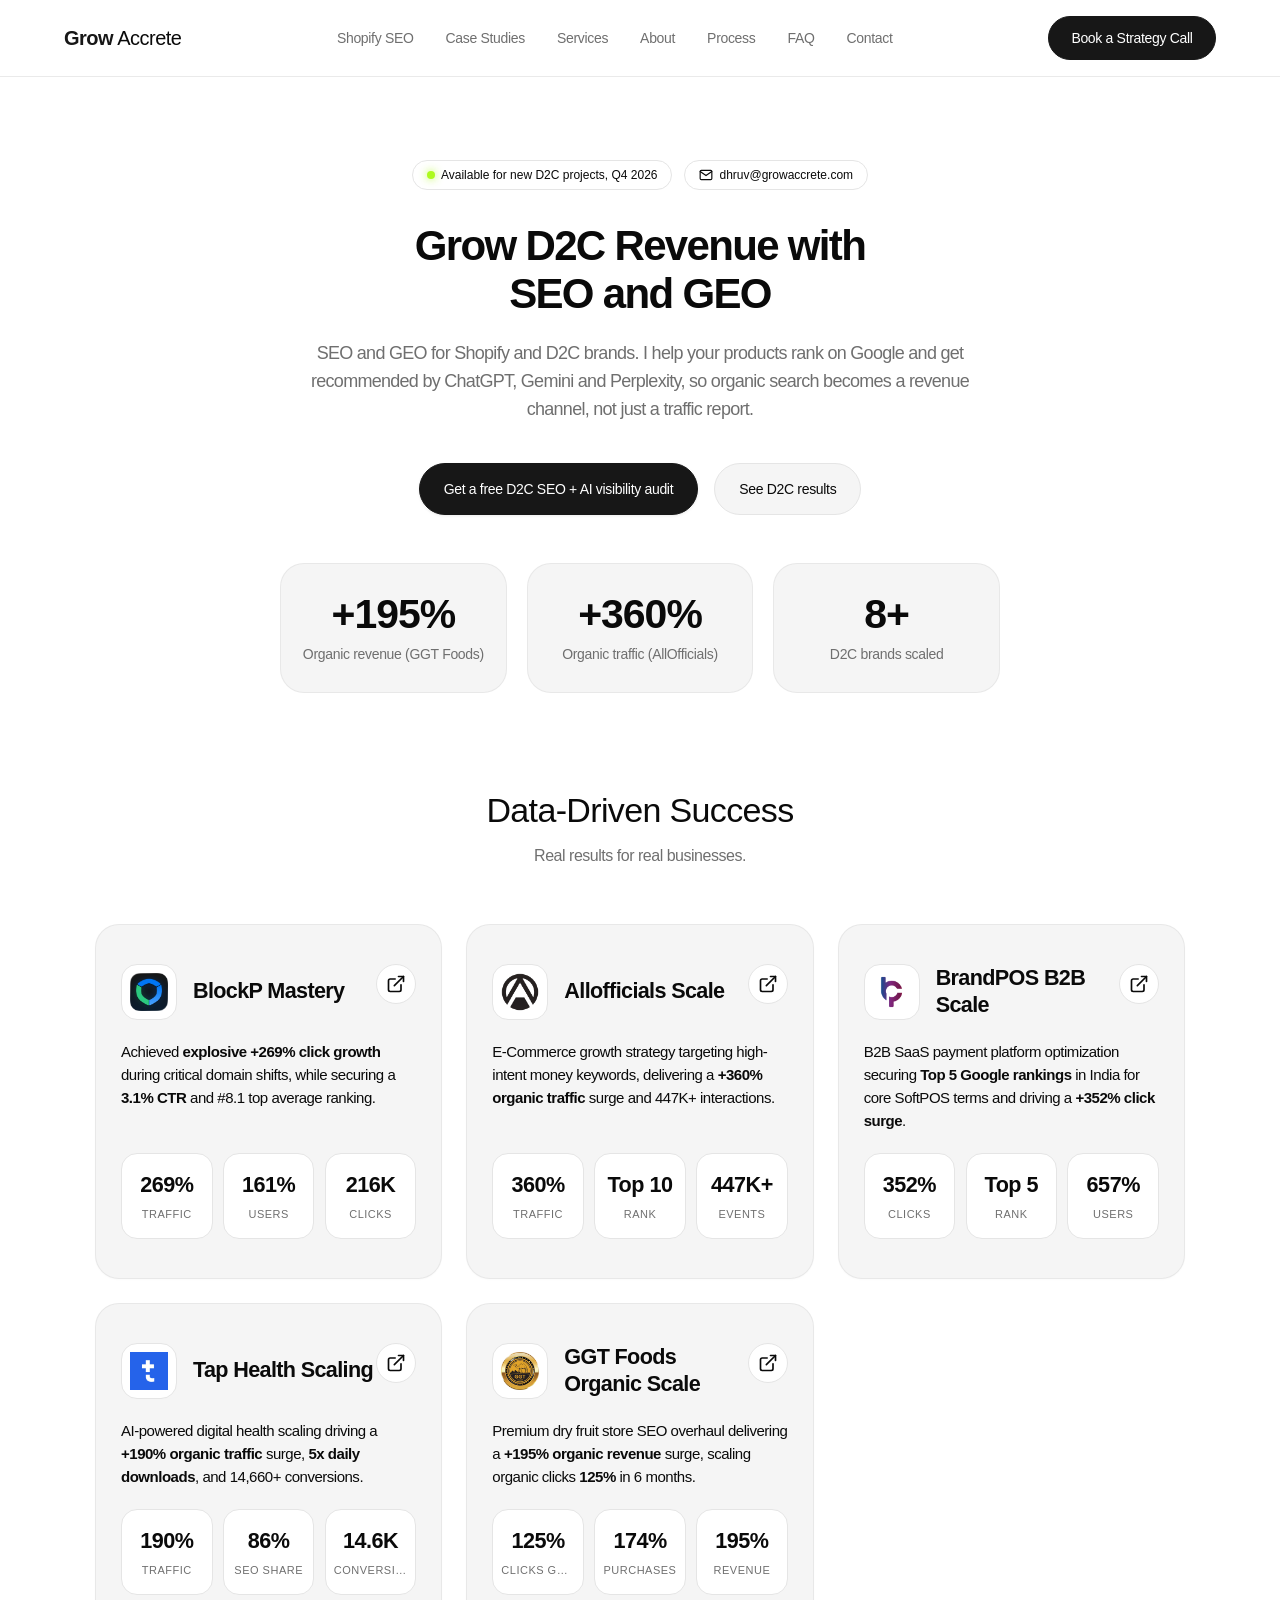
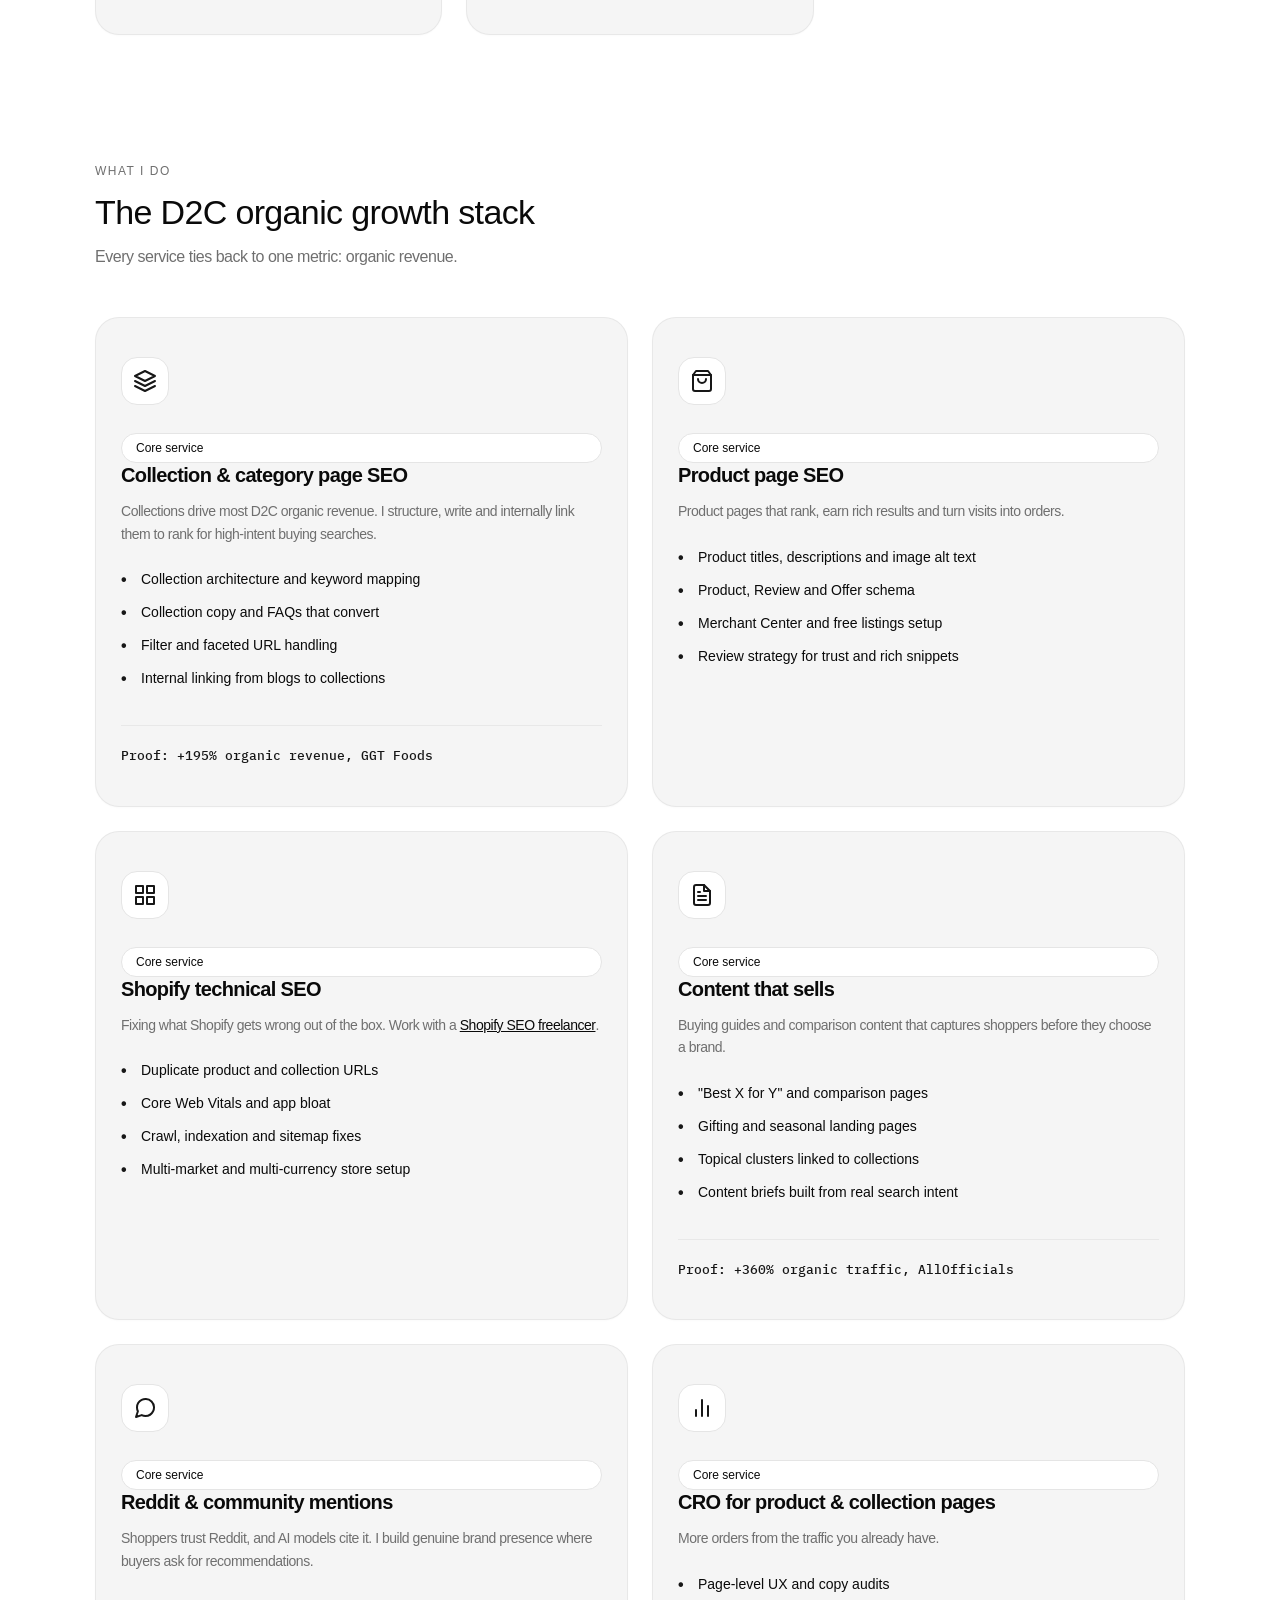
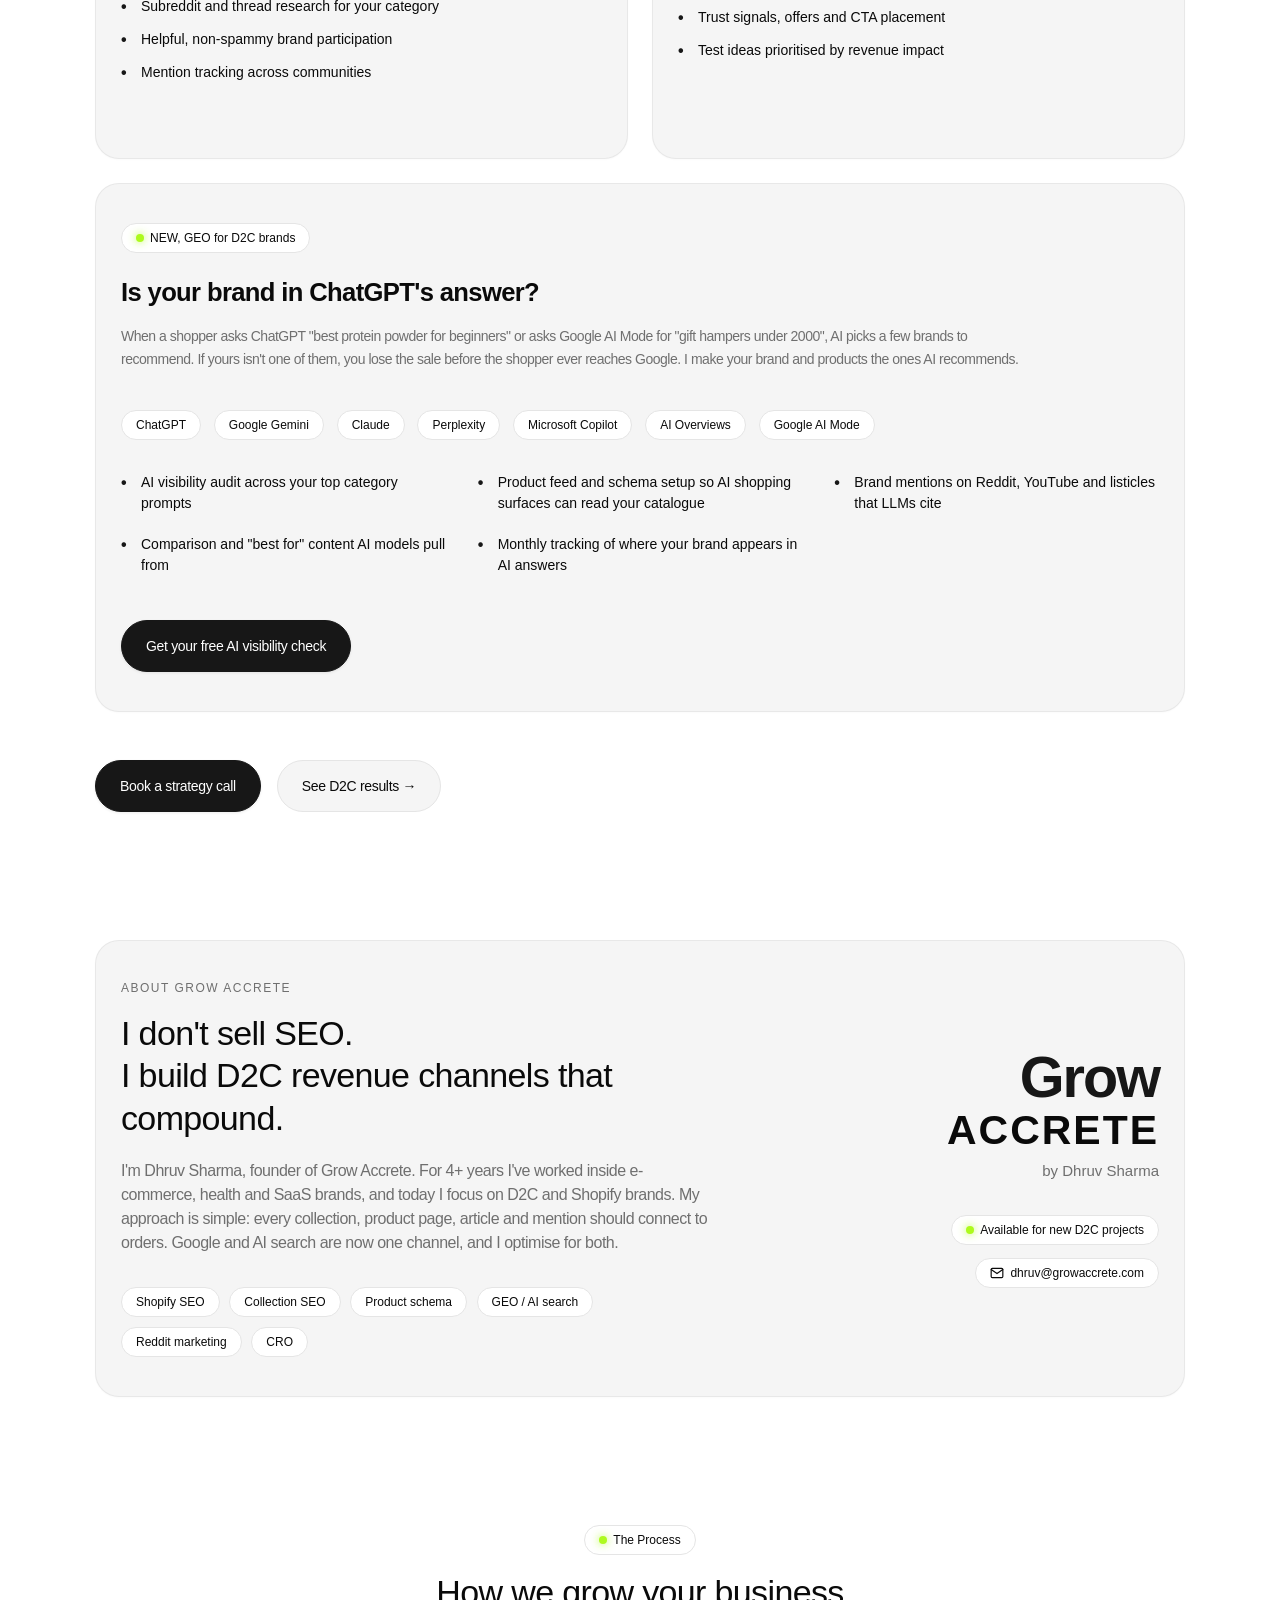
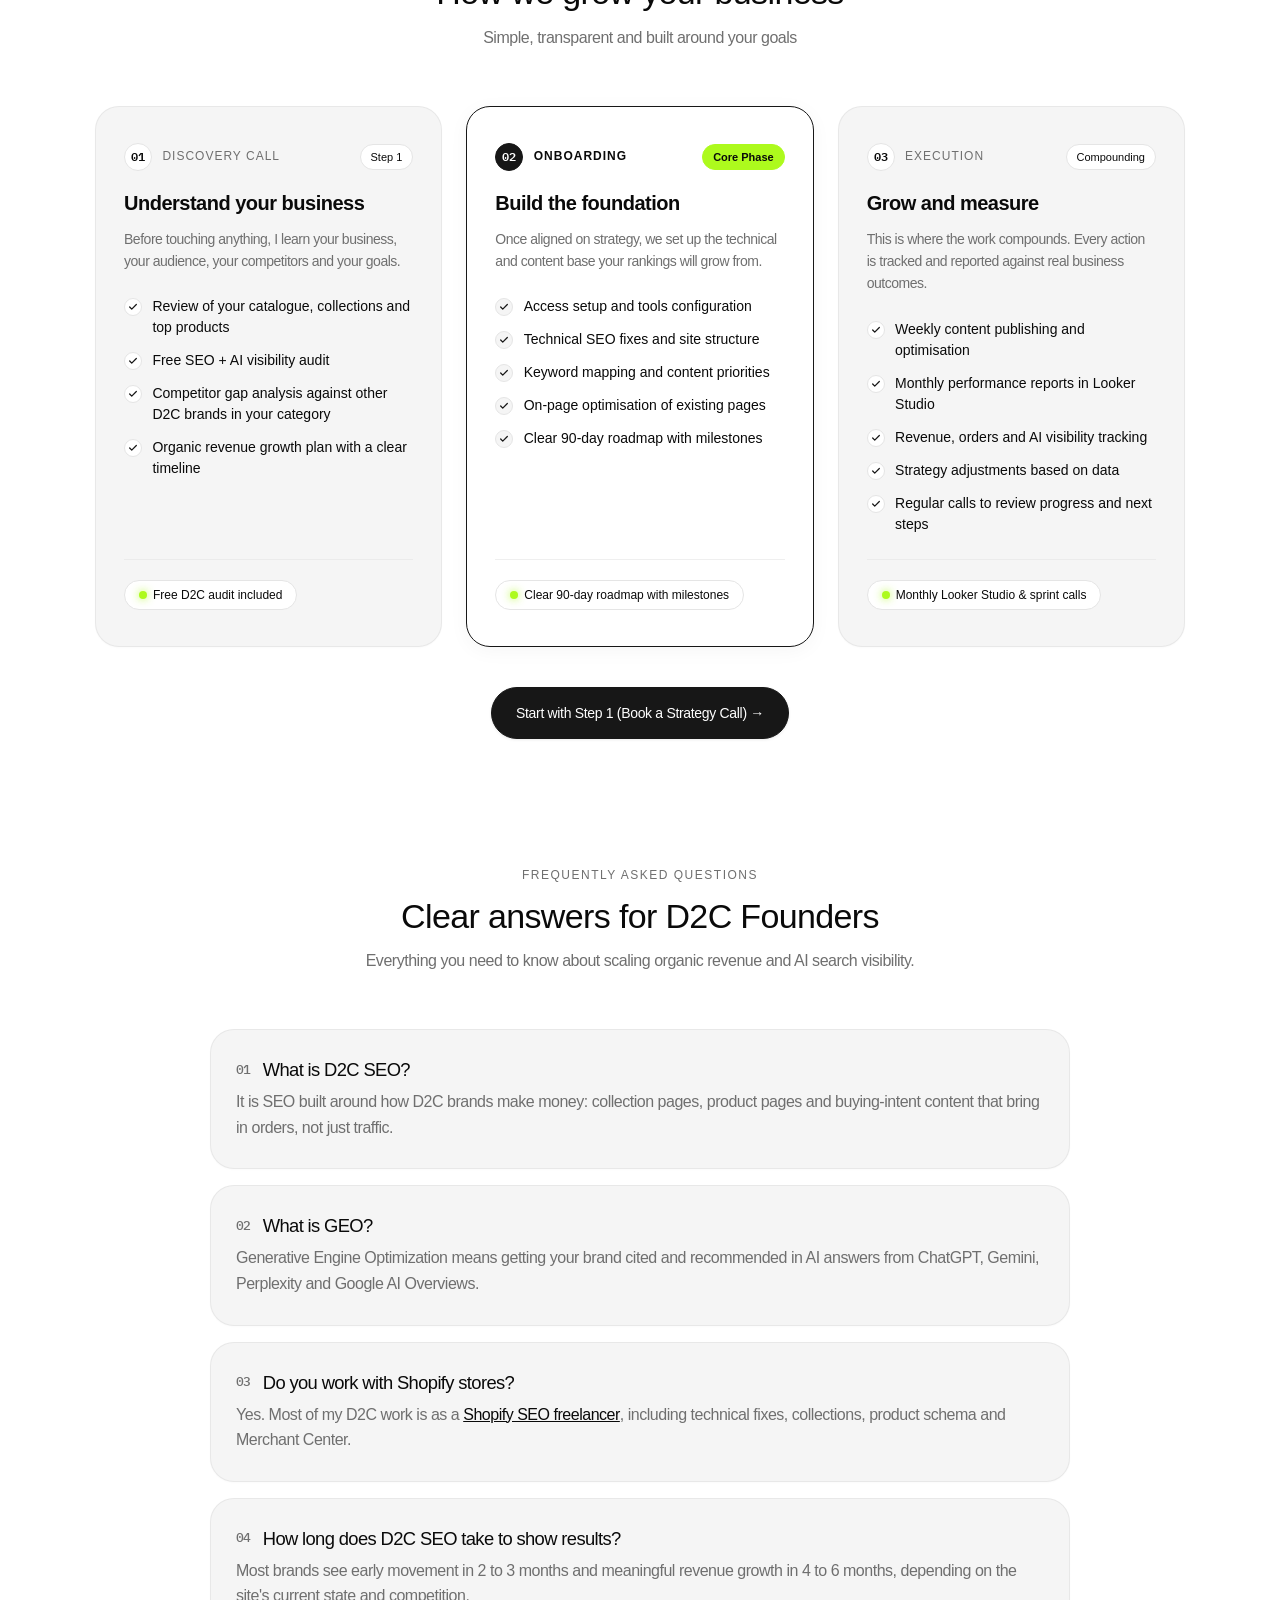
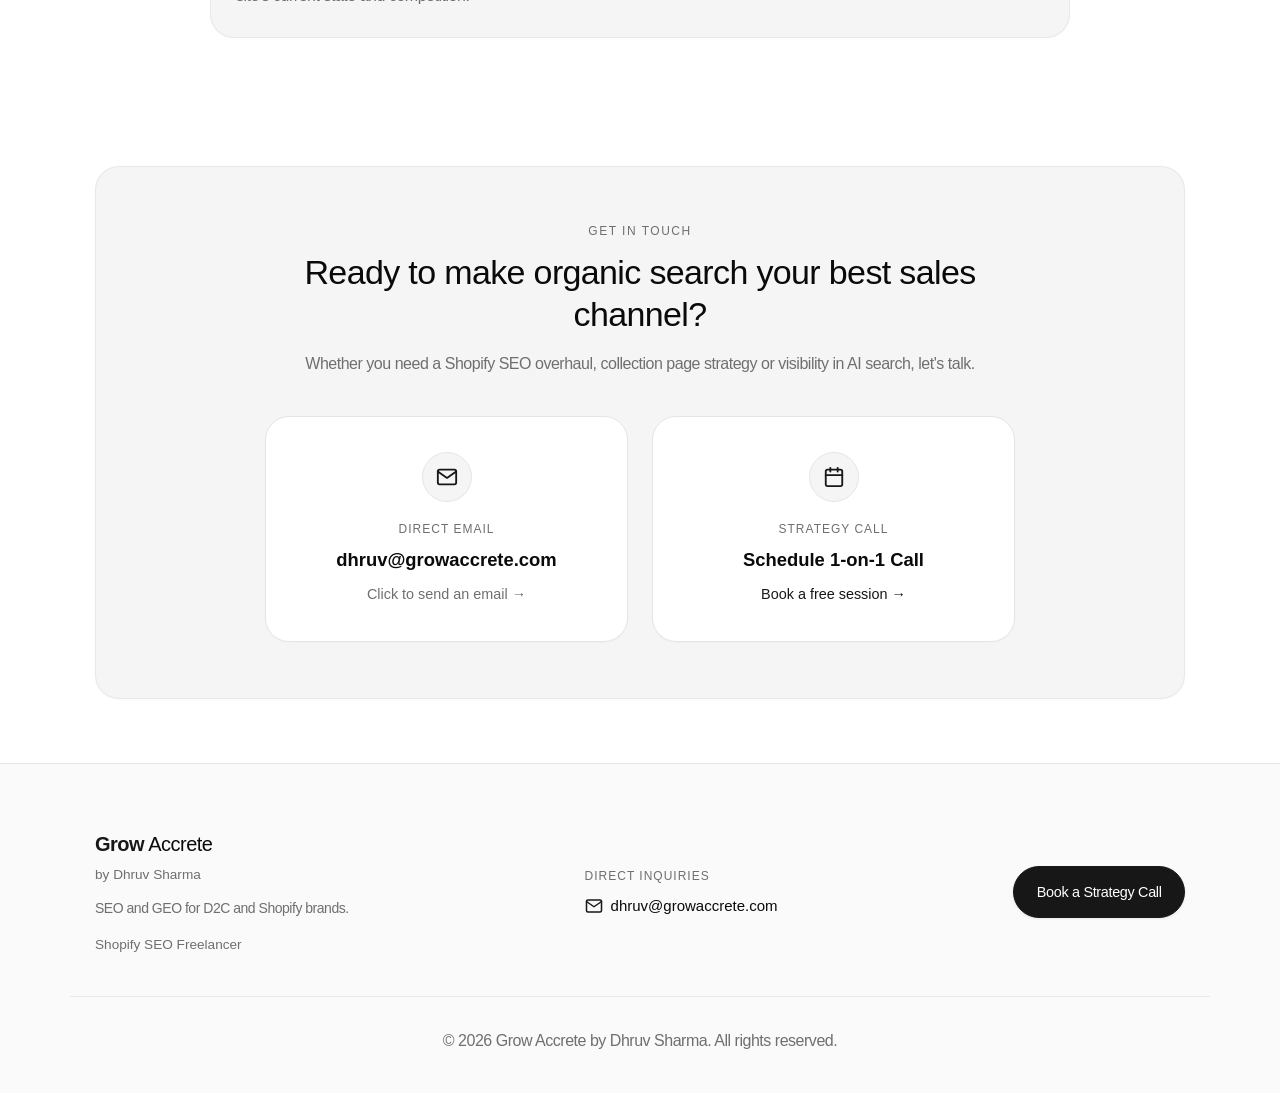
==== commit 32f32aa5: "Add files via upload" ====
--- a/Portfolio By AI/index.html
+++ b/Portfolio By AI/index.html
@@ -137,6 +137,7 @@
     <nav class="global-nav" aria-label="Main Navigation">
         <a href="#home" class="nav-brand">Grow <span>Accrete</span></a>
         <div class="nav-links">
+            <a href="shopify-seo-freelancer.html">Shopify SEO</a>
             <a href="#portfolio">Case Studies</a>
             <a href="#services">Services</a>
             <a href="#about">About</a>
@@ -485,7 +486,7 @@
                     </svg></div>
                 <div class="service-badge">Core service</div>
                 <h3>Shopify technical SEO</h3>
-                <p>Fixing what Shopify gets wrong out of the box.</p>
+                <p>Fixing what Shopify gets wrong out of the box. Work with a <a href="shopify-seo-freelancer.html" style="color: var(--color-on-surface); text-decoration: underline; font-weight: 500;">Shopify SEO freelancer</a>.</p>
                 <ul class="service-list">
                     <li>Duplicate product and collection URLs</li>
                     <li>Core Web Vitals and app bloat</li>
@@ -865,7 +866,7 @@
                     <span class="faq-num">03</span> Do you work with Shopify stores?
                 </h3>
                 <p style="margin: 0; line-height: 1.6;">
-                    Yes. Most of my D2C work is on Shopify, including technical fixes, collections, product schema and
+                    Yes. Most of my D2C work is as a <a href="shopify-seo-freelancer.html" style="color: var(--color-on-surface); text-decoration: underline; font-weight: 500;">Shopify SEO freelancer</a>, including technical fixes, collections, product schema and
                     Merchant Center.
                 </p>
             </div>
@@ -959,6 +960,9 @@
                     style="display: block; font-size: 0.85rem; color: var(--text-dim); margin-top: 0.25rem; font-weight: 500;">by
                     Dhruv Sharma</span>
                 <p style="margin-top: 0.75rem;">SEO and GEO for D2C and Shopify brands.</p>
+                <div style="margin-top: 0.75rem;">
+                    <a href="shopify-seo-freelancer.html" style="font-size: 0.85rem; color: var(--color-muted-text); text-decoration: none; font-weight: 500;">Shopify SEO Freelancer</a>
+                </div>
             </div>
             <div class="footer-contact">
                 <span class="footer-heading">Direct Inquiries</span>
--- a/Portfolio By AI/style.css
+++ b/Portfolio By AI/style.css
@@ -1699,6 +1699,106 @@
 
 table tr:last-child td {
     border-bottom: none !important;
+}
+
+/* -----------------------
+   Comparison Table Component
+------------------------ */
+.comparison-table-wrapper {
+    background-color: var(--color-neutral);
+    border: 1px solid var(--color-border);
+    border-radius: var(--rounded-lg);
+    padding: 2.25rem 2rem;
+    box-shadow: 0 2px 14px rgba(0, 0, 0, 0.03);
+    overflow-x: auto;
+    -webkit-overflow-scrolling: touch;
+    max-width: 1040px;
+    margin: 0 auto;
+}
+
+.comparison-table {
+    width: 100%;
+    min-width: 720px;
+    border-collapse: separate !important;
+    border-spacing: 0;
+    text-align: left;
+}
+
+.comparison-table th {
+    padding: 1.25rem 1.15rem !important;
+    font-size: 13px !important;
+    font-weight: 600 !important;
+    color: var(--color-muted-text) !important;
+    border-bottom: 2px solid var(--color-tertiary) !important;
+    vertical-align: bottom;
+    text-transform: uppercase;
+    letter-spacing: 0.5px;
+}
+
+.comparison-table th.col-highlight {
+    background-color: var(--color-secondary) !important;
+    color: var(--color-on-surface) !important;
+    border-top-left-radius: var(--rounded-md);
+    border-top-right-radius: var(--rounded-md);
+    border-bottom: 2px solid var(--color-primary) !important;
+    padding: 1.5rem 1.25rem 1.25rem 1.25rem !important;
+    text-transform: none;
+    letter-spacing: normal;
+}
+
+.comparison-table td {
+    padding: 1.2rem 1.15rem !important;
+    font-size: 14px !important;
+    line-height: 1.5;
+    border-bottom: 1px solid var(--color-tertiary) !important;
+    vertical-align: middle;
+}
+
+.comparison-table td.col-criteria {
+    font-weight: 600;
+    color: var(--color-on-surface) !important;
+    width: 24%;
+}
+
+.comparison-table td.col-highlight {
+    background-color: var(--color-secondary) !important;
+    color: var(--color-on-surface) !important;
+    font-weight: 600;
+    padding: 1.2rem 1.25rem !important;
+    width: 32%;
+}
+
+.comparison-table tr:last-child td.col-highlight {
+    border-bottom-left-radius: var(--rounded-md);
+    border-bottom-right-radius: var(--rounded-md);
+    border-bottom: none !important;
+}
+
+.comparison-table td.col-competitor {
+    color: var(--color-muted-text) !important;
+    width: 22%;
+    font-weight: 400;
+}
+
+.comparison-table tr:last-child td {
+    border-bottom: none !important;
+}
+
+.mobile-scroll-hint {
+    display: none;
+    text-align: right;
+    font-size: 12px;
+    color: var(--color-muted-text);
+    margin-bottom: 0.5rem;
+}
+
+@media (max-width: 768px) {
+    .mobile-scroll-hint {
+        display: block;
+    }
+    .comparison-table-wrapper {
+        padding: 1.5rem 1rem;
+    }
 }
 
 /* -----------------------
